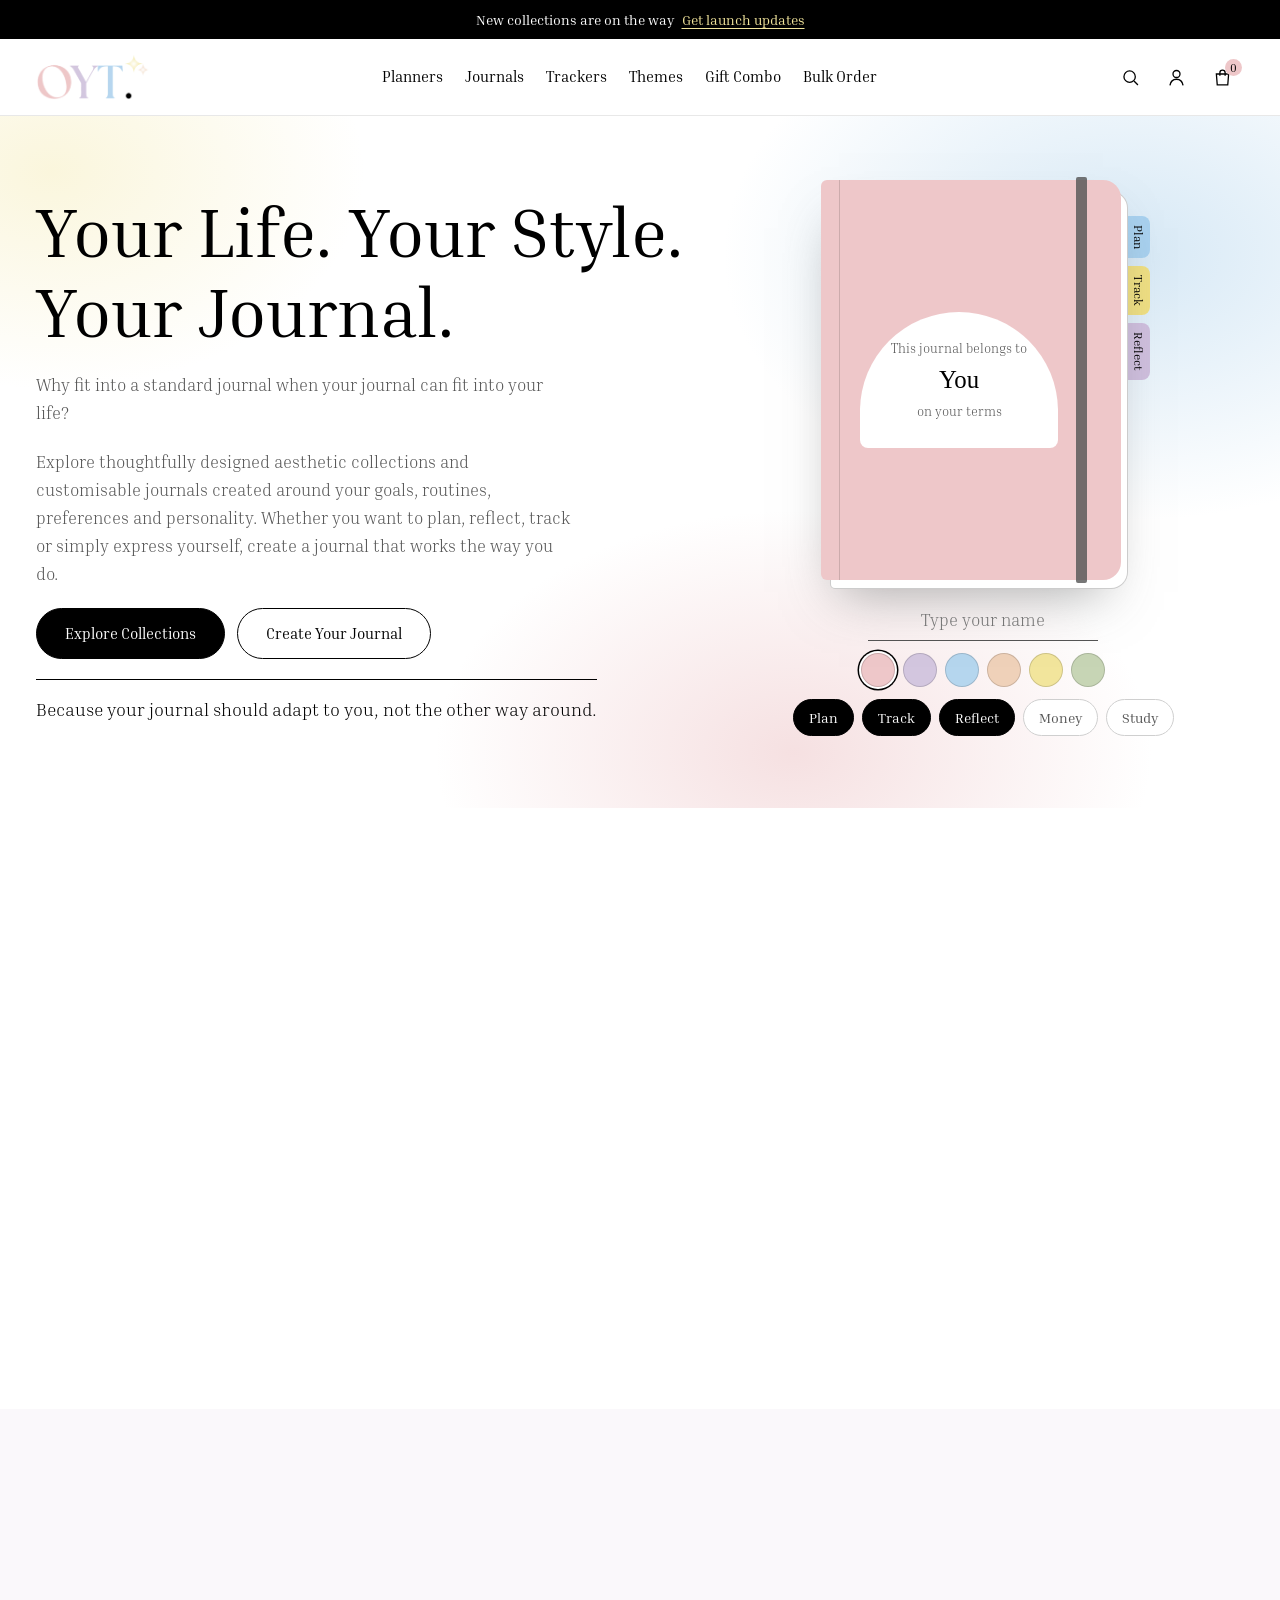
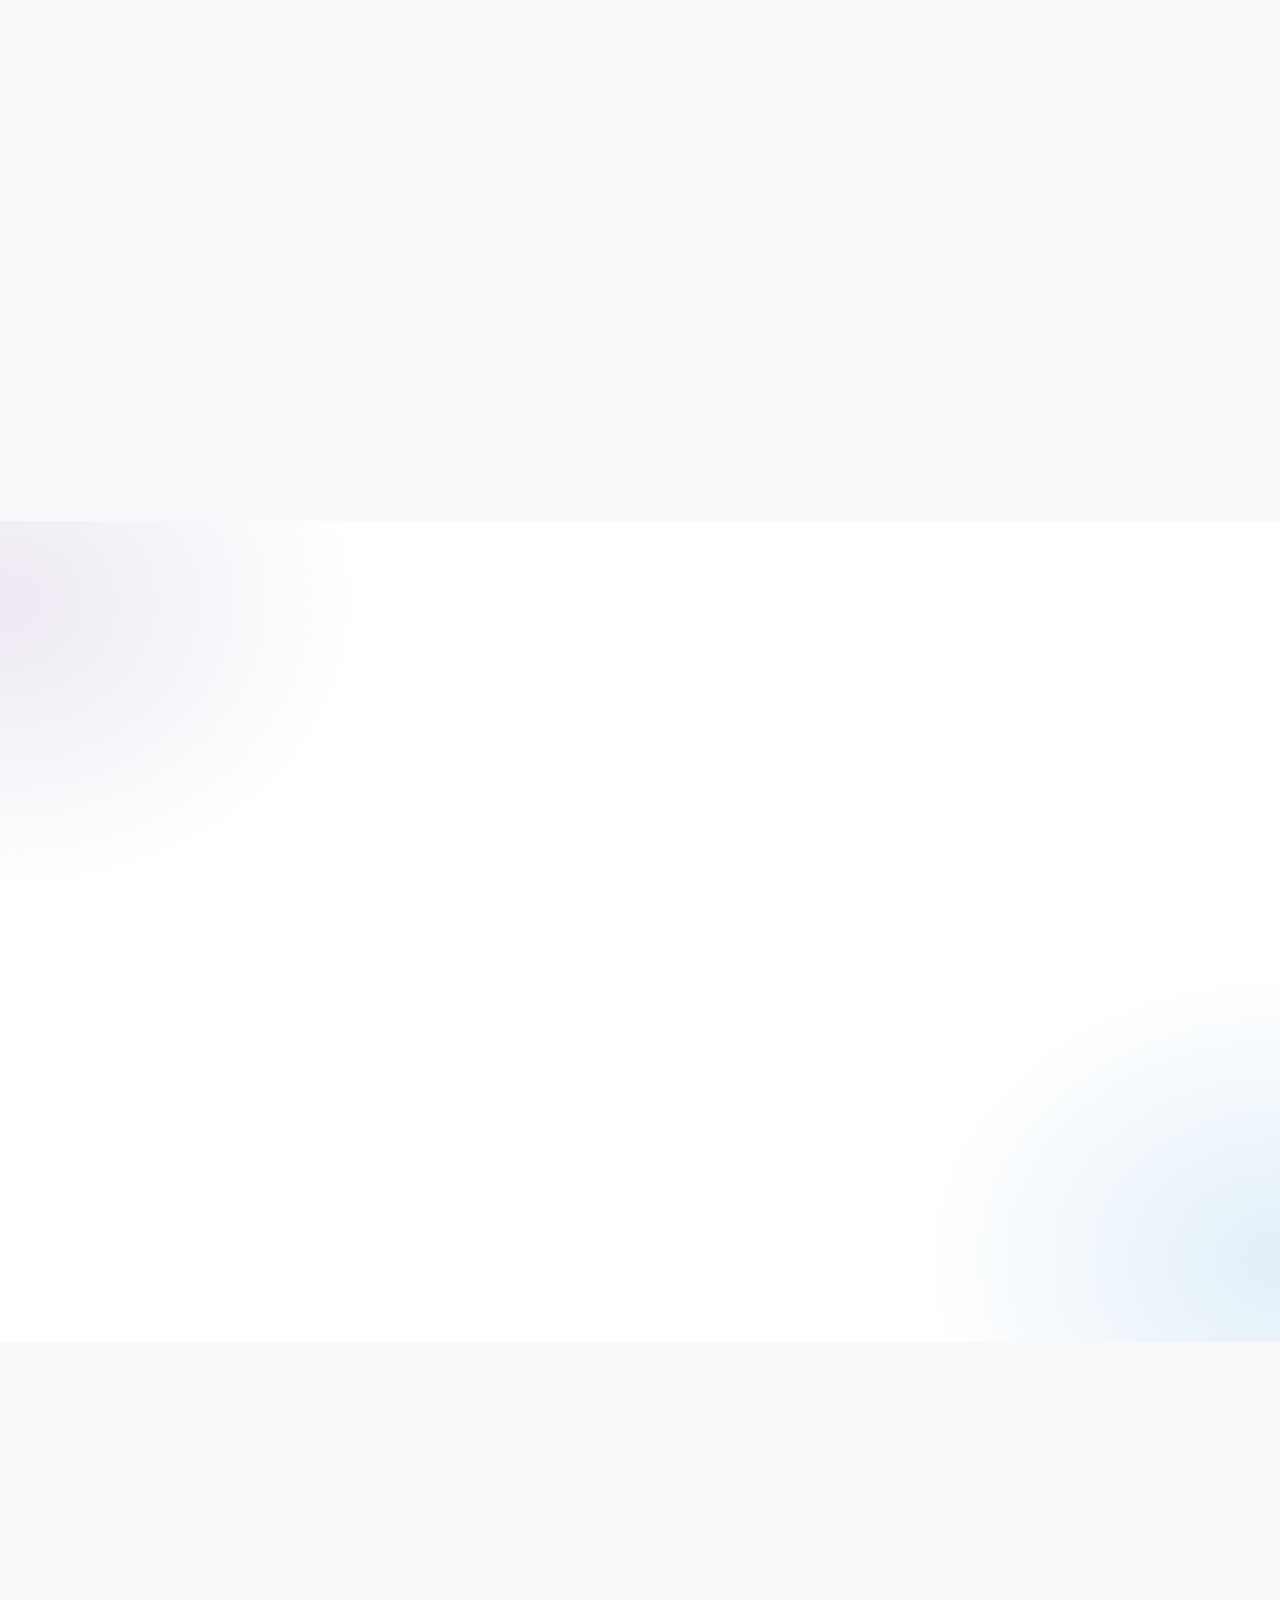
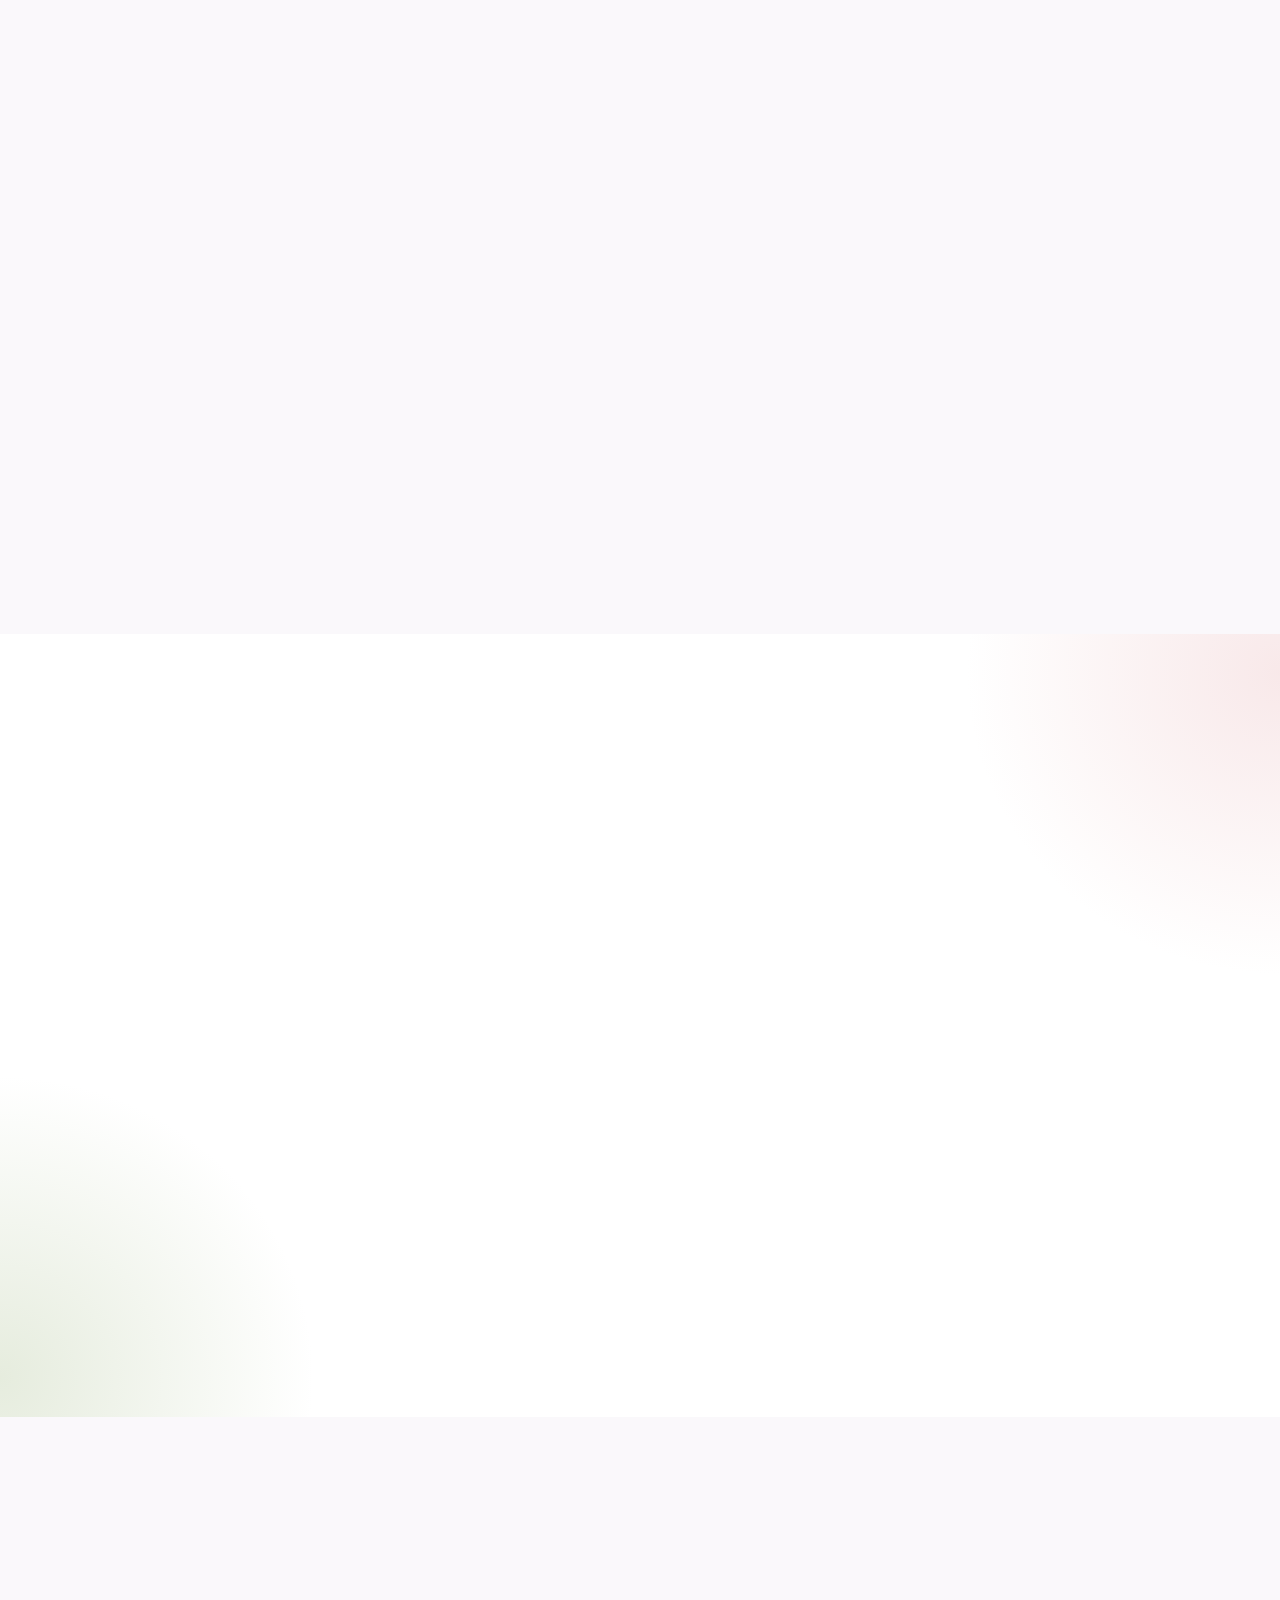
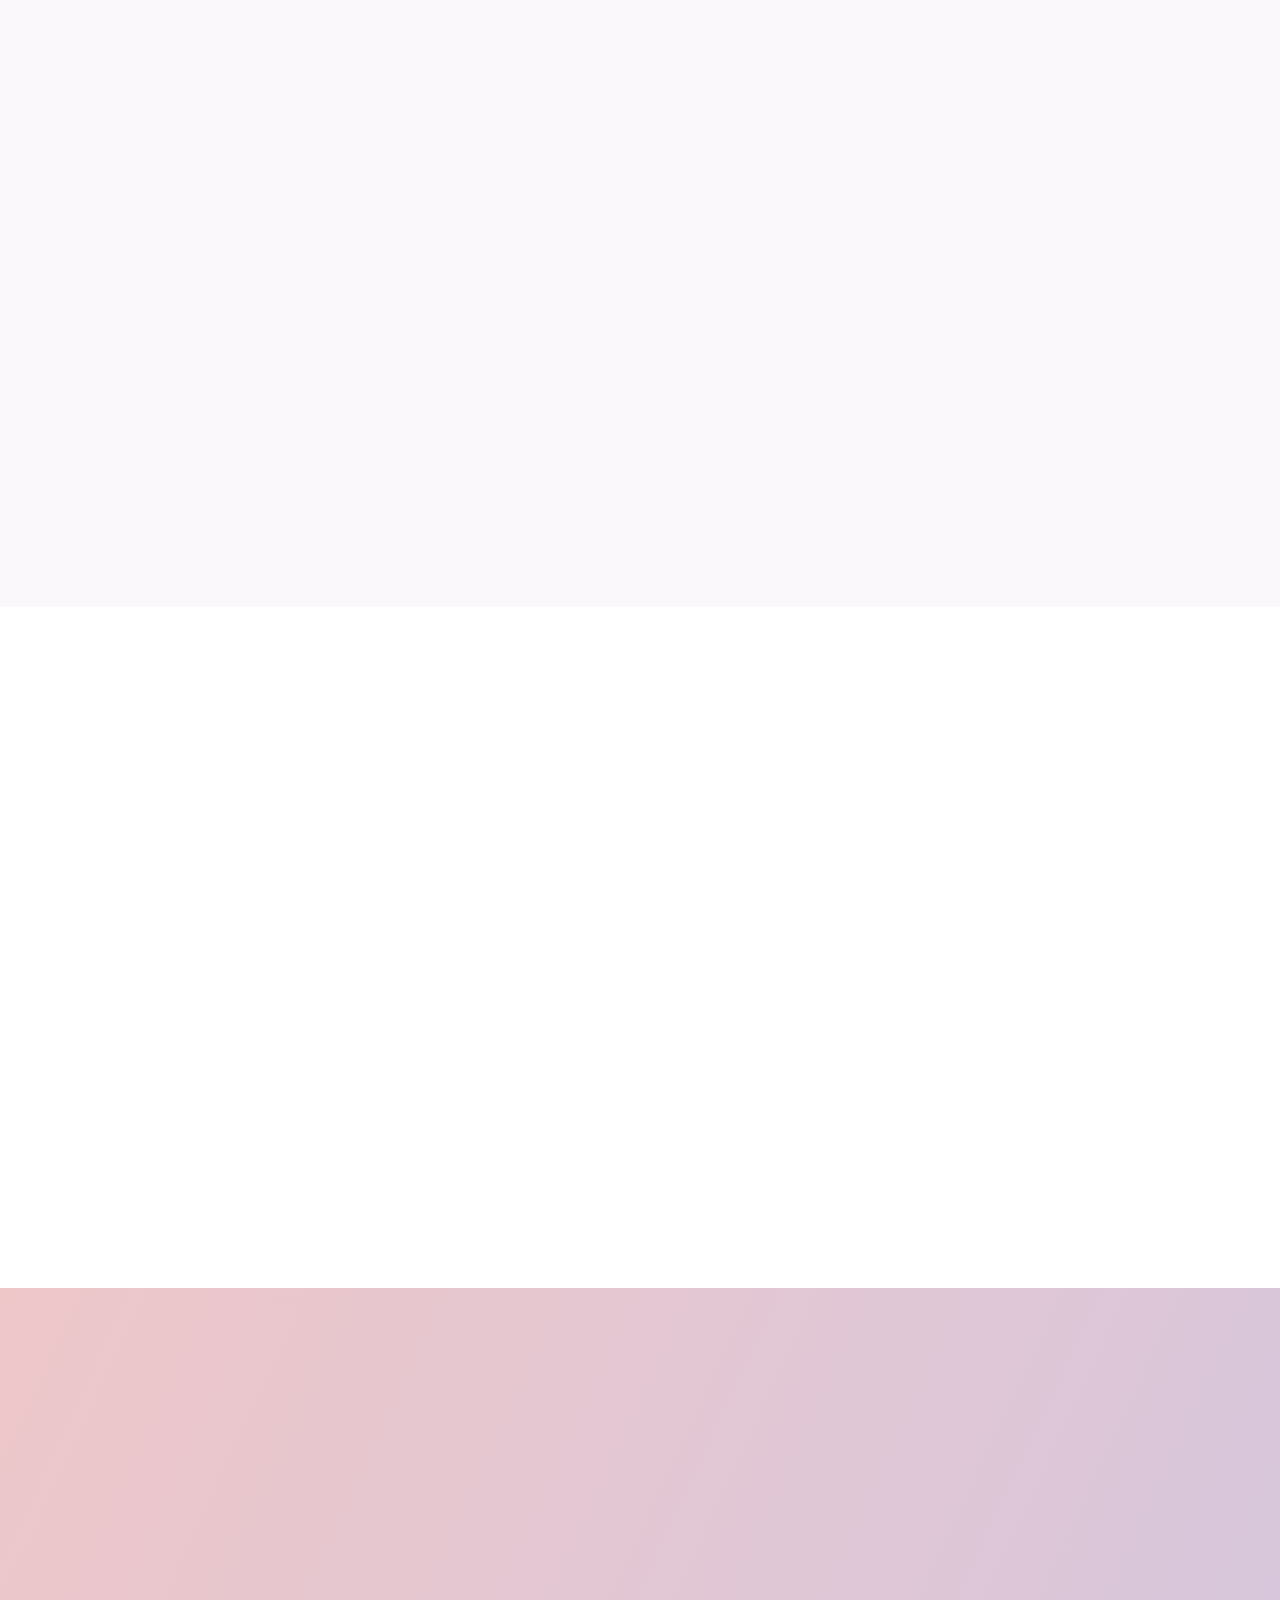
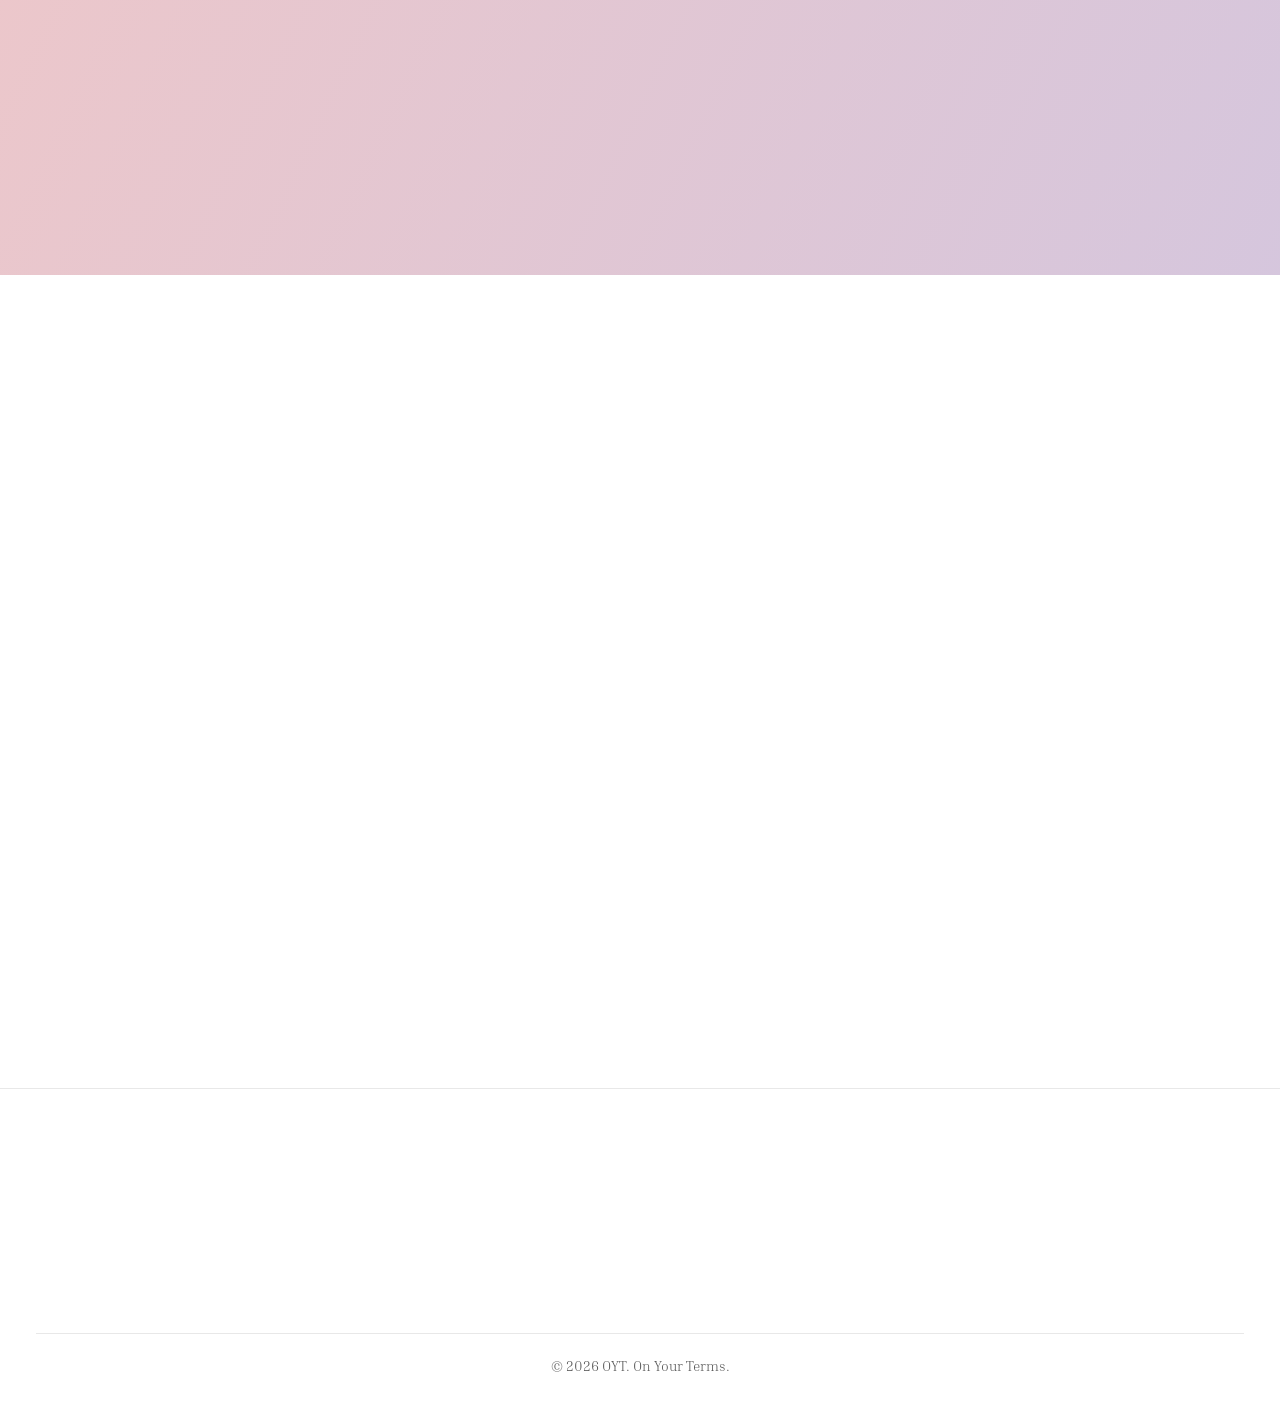
==== index.html @ 0703ed1b "commit" ====
<!DOCTYPE html>
<html lang="en">
<head>
<meta charset="utf-8">
<meta name="viewport" content="width=device-width, initial-scale=1">
<title>OYT On Your Terms</title>
<link rel="stylesheet" href="https://fonts.googleapis.com/css2?family=Gilda+Display&family=Jost:wght@300;400;500;600&display=swap">
<style>
@import url('https://fonts.googleapis.com/css2?family=Inria+Serif:ital,wght@0,300;0,400;0,700;1,300;1,400;1,700&display=swap');

:root {
    --pink: #eec7c9;
    --purple: #d3c6df;
    --blue: #b5d6ee;
    --peach: #efd1b9;
    --yellow: #f2e59c;
    --green: #c7d5b5;
    --grey: #545454;
    --black: #000;
    --white: #fff;

    /* OYT brand typography */
    --heading-font: 'Times New Roman MT Condensed', 'Times New Roman', Times, serif;
    --body-font: 'Inria Serif', Georgia, serif;
    --script-font: 'Amsterdam One', 'Brush Script MT', cursive;

    /* Existing site-wide aliases used throughout this stylesheet */
    --serif: var(--heading-font);
    --sans: var(--body-font);

    --line: #e8e8e8;
    --wrap: 1200px
}

/* Use this class for occasional Amsterdam One decorative text.
   Load the licensed Amsterdam One .woff2 file with @font-face for an exact match. */
.script-font {
    font-family: var(--script-font);
    font-weight: 400;
}

* {
    box-sizing: border-box
}

html {
    scroll-behavior: smooth;
    scroll-padding-top: 90px
}

body {
    margin: 0;
    background: var(--white);
    color: var(--grey);
    font: 300 17px/1.65 var(--sans)
}

h1,
h2,
h3 {
    font-weight: 400;
    color: var(--black);
    line-height: 1.15;
    margin: 0;
    text-wrap: balance
}

h1 {
    font-size: clamp(2.6rem, 5.4vw, 4.4rem)
}

h2 {
    font-size: clamp(2rem, 3.8vw, 3rem)
}

h3 {
    font-size: 1.4rem
}

p {
    margin: 0
}

a {
    color: inherit;
    text-decoration: none
}

img {
    max-width: 100%;
    display: block
}

button,
input {
    font: inherit;
    color: inherit
}

button {
    cursor: pointer
}

:focus-visible {
    outline: 2px solid var(--black);
    outline-offset: 3px
}

.in {
    max-width: calc(var(--wrap) + 48px);
    margin: auto;
    padding-left: max(20px, env(safe-area-inset-left, 0px));
    padding-right: max(20px, env(safe-area-inset-right, 0px))
}

section {
    padding-block: 88px
}

.head {
    text-align: center;
    max-width: 660px;
    margin: 0 auto 46px;
    display: grid;
    gap: 12px
}

.btn {
    display: inline-flex;
    align-items: center;
    justify-content: center;
    border: 1px solid var(--black);
    border-radius: 99px;
    padding: 12px 28px;
    font-weight: 500;
    font-size: 15px;
    background: var(--black);
    color: var(--white);
    transition: background .2s, color .2s
}

.btn:hover {
    background: var(--grey)
}

.btn.alt {
    background: transparent;
    color: var(--black)
}

.btn.alt:hover {
    background: var(--black);
    color: var(--white)
}

.bar {
    background: var(--black);
    color: var(--white);
    text-align: center;
    font-size: 14px;
    padding: 8px 16px;
    font-weight: 400
}

.bar a {
    text-decoration: underline;
    text-underline-offset: 3px;
    margin-left: 8px;
    color: var(--yellow)
}

header {
    position: sticky;
    top: env(safe-area-inset-top, 0px);
    z-index: 20;
    background: var(--white);
    border-bottom: 1px solid var(--line)
}

.nav {
    display: flex;
    align-items: center;
    gap: 22px;
    height: 76px
}

.logo img {
    height: 46px;
    width: auto
}

.links {
    display: flex;
    gap: 22px;
    margin: 0 auto;
    font-size: 15px;
    font-weight: 400;
    color: var(--black);
    white-space: nowrap
}

.links a {
    padding: 6px 0;
    border-bottom: 2px solid transparent
}

.links a:hover {
    border-color: var(--pink)
}

.tools {
    display: flex;
    gap: 4px
}

.ic {
    width: 42px;
    height: 42px;
    border: 0;
    background: none;
    border-radius: 50%;
    display: grid;
    place-items: center;
    position: relative;
    color: var(--black)
}

.ic:hover {
    background: #f6f3f8
}

.ic svg {
    width: 21px;
    height: 21px;
    fill: none;
    stroke: currentColor;
    stroke-width: 1.5
}

#count {
    position: absolute;
    top: 3px;
    right: 2px;
    background: var(--pink);
    border-radius: 99px;
    min-width: 17px;
    font: 500 11px/17px var(--sans);
    text-align: center
}

#menu {
    display: none
}

.search {
    border-top: 1px solid var(--line);
    padding-block: 14px
}

.search input {
    width: 100%;
    border: 1px solid #bbb;
    border-radius: 99px;
    padding: 11px 20px
}

#results {
    display: flex;
    flex-wrap: wrap;
    gap: 8px;
    margin-top: 10px;
    font-size: 15px
}

@media(max-width:1080px) {
    #menu {
        display: grid
    }

    .nav {
        gap: 6px
    }

    .tools {
        margin-left: auto
    }

    .links {
        display: none;
        position: absolute;
        top: 76px;
        left: 0;
        right: 0;
        background: var(--white);
        flex-direction: column;
        padding: 12px 24px 20px;
        gap: 6px;
        border-bottom: 1px solid var(--line);
        max-height: 75vh;
        overflow: auto
    }

    .links.open {
        display: flex
    }
}

@media(max-width:480px) {
    .logo img {
        height: 34px
    }

    .ic {
        width: 36px
    }

    .tools {
        gap: 0
    }
}

.hero {
    padding-block: 64px 72px;
    background: radial-gradient(45% 55% at 88% 20%, rgba(181, 214, 238, .55), transparent 70%), radial-gradient(40% 50% at 62% 92%, rgba(238, 199, 201, .55), transparent 70%), radial-gradient(35% 45% at 4% 8%, rgba(242, 229, 156, .35), transparent 70%)
}

.hgrid {
    display: grid;
    grid-template-columns: 1.1fr .9fr;
    gap: 48px;
    align-items: center
}

.hgrid>* {
    min-width: 0
}

.copy {
    display: grid;
    gap: 20px;
    justify-items: start
}

.copy h1 span {
    display: block;
    white-space: nowrap
}

.copy p {
    max-width: 54ch
}

.cta {
    display: flex;
    flex-wrap: wrap;
    gap: 12px
}

.note {
    font-size: 1.15rem;
    color: var(--black);
    border-top: 1px solid var(--black);
    padding-top: 14px
}

.studio {
    display: grid;
    justify-items: center;
    gap: 20px
}

.book {
    --c: var(--pink);
    position: relative;
    width: min(300px, 72vw);
    aspect-ratio: 3/4;
    margin-right: 24px
}

.cover {
    position: absolute;
    inset: 0;
    border-radius: 6px 18px 18px 6px;
    background-color: var(--c);
    box-shadow: 8px 10px 0 -2px #fff, 8px 10px 0 -1px #ccc, 0 30px 50px -18px rgba(84, 84, 84, .5);
    display: grid;
    place-items: center;
    transition: background-color .35s;
    z-index: 2
}

.cover:before {
    content: "";
    position: absolute;
    left: 18px;
    top: 0;
    bottom: 0;
    width: 1px;
    background: rgba(0, 0, 0, .14)
}

.cover:after {
    content: "";
    position: absolute;
    right: 34px;
    top: -3px;
    bottom: -3px;
    width: 11px;
    background: rgba(84, 84, 84, .8);
    border-radius: 2px
}

.label {
    background: var(--white);
    width: 66%;
    margin-right: 8%;
    padding: 26px 10px;
    text-align: center;
    border-radius: 99px 99px 8px 8px;
    color: var(--black);
    display: grid;
    gap: 6px
}

.label b {
    font: 400 1.55rem/1.2 var(--serif);
    overflow-wrap: anywhere
}

.label small {
    font-size: 13px;
    color: var(--grey)
}

.tabs {
    position: absolute;
    left: calc(100% - -2px);
    top: 36px;
    display: grid;
    gap: 8px;
    z-index: 1
}

.tabs i {
    font: 400 12px/1 var(--sans);
    font-style: normal;
    writing-mode: vertical-rl;
    padding: 9px 6px 9px 9px;
    border-radius: 0 8px 8px 0;
    color: var(--black)
}

.controls {
    display: grid;
    gap: 12px;
    justify-items: center;
    width: 100%;
    max-width: 400px
}

.row {
    display: flex;
    flex-wrap: wrap;
    gap: 8px;
    justify-content: center
}

.sw {
    width: 34px;
    height: 34px;
    border-radius: 50%;
    border: 1px solid rgba(0, 0, 0, .15);
    background: var(--c)
}

.sw[aria-pressed=true] {
    box-shadow: 0 0 0 2px #fff, 0 0 0 3.5px #000
}

.chip {
    border: 1px solid #cfcfcf;
    background: var(--white);
    border-radius: 99px;
    padding: 6px 15px;
    font-size: 14px;
    font-weight: 400
}

.chip[aria-pressed=true] {
    background: var(--black);
    border-color: var(--black);
    color: var(--white)
}

#name {
    border: 0;
    border-bottom: 1px solid var(--grey);
    background: transparent;
    text-align: center;
    padding: 6px;
    width: 230px
}

@media(max-width:860px) {
    .hgrid {
        grid-template-columns: minmax(0, 1fr)
    }

    .hero {
        padding-top: 40px
    }
}

@media(max-width:480px) {
    .copy h1 span {
        white-space: normal
    }
}

.cats {
    display: grid;
    grid-template-columns: repeat(4, 1fr);
    gap: 20px
}

.cat {
    background: var(--c);
    border-radius: 200px 200px 18px 18px;
    padding: 46px 18px 28px;
    text-align: center;
    display: grid;
    gap: 14px;
    justify-items: center;
    transition: transform .25s
}

.cat:hover {
    transform: translateY(-6px)
}

.cat svg {
    width: 92px;
    height: 92px;
    background: #fff;
    border-radius: 50%;
    padding: 22px;
    fill: none;
    stroke: #000;
    stroke-width: 1.2;
    stroke-linecap: round;
    stroke-linejoin: round
}

.cat p {
    font-size: 15px;
    color: #333
}

.cat u {
    font-weight: 500;
    color: #000;
    text-underline-offset: 4px;
    font-size: 15px
}

.prods {
    display: grid;
    grid-template-columns: repeat(4, 1fr);
    gap: 22px
}

.prod {
    display: grid;
    gap: 10px;
    align-content: start;
    min-width: 0
}

.shot {
    background: #f7f6f8;
    border-radius: 14px;
    padding: 30px 22%;
}

.mini {
    aspect-ratio: 3/4;
    border-radius: 4px 10px 10px 4px;
    box-shadow: 0 18px 24px -14px rgba(0, 0, 0, .4);
    background: var(--art);
    display: grid;
    place-items: center;
    position: relative
}

.mini:before {
    content: "";
    position: absolute;
    left: 9px;
    top: 0;
    bottom: 0;
    width: 1px;
    background: rgba(0, 0, 0, .13)
}

.mini span {
    background: #fff;
    color: #000;
    font: 400 14px/1.25 var(--serif);
    padding: 9px 8px;
    text-align: center;
    width: 72%
}

.prod h3 {
    font-size: 1.2rem
}

.prod p {
    font-size: 15px
}

.prod .btn {
    padding: 9px 18px;
    justify-self: start
}

.tint {
    background: #faf8fb
}

.purpose {
    display: grid;
    grid-template-columns: 300px 1fr;
    gap: 28px;
    align-items: stretch
}

.plist {
    display: grid;
    gap: 8px;
    align-content: start
}

.plist button {
    text-align: left;
    padding: 13px 20px;
    border: 1px solid var(--line);
    background: #fff;
    border-radius: 12px;
    font-weight: 400;
    color: #000
}

.plist button[aria-selected=true] {
    background: var(--c);
    border-color: var(--c)
}

.panel {
    background: var(--c);
    border-radius: 24px;
    padding: 46px;
    display: grid;
    gap: 18px;
    align-content: center;
    justify-items: start;
    transition: background .3s;
    min-width: 0
}

.panel p,
.panel li {
    color: #222
}

.panel ul {
    list-style: none;
    padding: 0;
    margin: 0;
    display: flex;
    flex-wrap: wrap;
    gap: 10px
}

.panel li {
    background: #fff;
    border-radius: 99px;
    padding: 7px 16px;
    font-size: 15px
}

.themes {
    display: grid;
    grid-template-columns: repeat(4, 1fr);
    gap: 20px
}

.theme {
    min-height: 250px;
    border-radius: 16px;
    background: var(--art);
    display: flex;
    align-items: flex-end;
    padding: 14px
}

.theme div {
    background: #fff;
    border-radius: 10px;
    padding: 12px 16px;
    width: 100%
}

.theme h3 {
    font-size: 1.2rem
}

.theme p {
    font-size: 14px;
    line-height: 1.4
}

.theme.last {
    background: #000;
    align-items: center;
    justify-content: center;
    text-align: center;
    color: #fff;
    flex-direction: column;
    gap: 16px;
    padding: 22px
}

.theme.last h3 {
    color: #fff
}

.theme.last .btn {
    background: #fff;
    color: #000;
    border-color: #fff
}

.steps {
    display: grid;
    grid-template-columns: repeat(4, 1fr);
    gap: 24px;
    list-style: none;
    margin: 0;
    padding: 0;
    counter-reset: s
}

.steps li {
    counter-increment: s;
    border-top: 1px solid #000;
    padding-top: 20px;
    display: grid;
    gap: 8px;
    align-content: start
}

.steps li:before {
    content: counter(s);
    width: 46px;
    height: 46px;
    border-radius: 50%;
    background: var(--c);
    display: grid;
    place-items: center;
    font: 400 1.3rem var(--serif);
    color: #000
}

.yours {
    display: grid;
    grid-template-columns: repeat(2, 1fr);
    gap: 20px
}

.yours article {
    background: var(--c);
    border-radius: 20px;
    padding: 34px;
    display: grid;
    gap: 10px;
    align-content: start
}

.yours p {
    color: #222;
    max-width: 48ch
}

.closing {
    text-align: center;
    font: 400 1.7rem/1.4 var(--serif);
    color: #000;
    margin-top: 40px
}

.why {
    display: grid;
    grid-template-columns: .8fr 1.2fr;
    gap: 56px;
    align-items: start
}

.why>* {
    min-width: 0
}

.why dl {
    margin: 0
}

.why dl div {
    display: grid;
    grid-template-columns: 210px 1fr;
    gap: 20px;
    padding: 22px 0;
    border-bottom: 1px solid var(--line)
}

.why dt {
    font: 400 1.25rem var(--serif);
    color: #000
}

.why dd {
    margin: 0
}

.lead {
    display: grid;
    gap: 16px;
    justify-items: start
}

.quote {
    background: linear-gradient(115deg, var(--pink), var(--purple) 50%, var(--blue));
    text-align: center;
    padding-block: 110px
}

.quote blockquote {
    margin: 0 auto;
    max-width: 900px;
    font: 400 clamp(2rem, 4.4vw, 3.4rem)/1.25 var(--serif);
    color: #000;
    text-wrap: balance
}

.quote p {
    max-width: 620px;
    margin: 28px auto;
    color: #1d1d1d
}

.revs {
    display: grid;
    grid-template-columns: repeat(3, 1fr);
    gap: 20px
}

.rev {
    border: 1.5px dashed #bdbdbd;
    border-radius: 18px;
    padding: 30px;
    text-align: center;
    display: grid;
    gap: 10px
}

.news {
    background: var(--green);
    border-radius: 28px;
    padding: 56px 28px;
    text-align: center;
    display: grid;
    gap: 16px;
    justify-items: center
}

.news p {
    color: #1d1d1d;
    max-width: 52ch
}

.news form {
    display: flex;
    flex-wrap: wrap;
    gap: 10px;
    justify-content: center;
    width: 100%;
    max-width: 520px
}

.news input {
    flex: 1 1 240px;
    min-width: 0;
    border: 0;
    border-radius: 99px;
    padding: 13px 22px;
    background: #fff
}

footer {
    border-top: 1px solid var(--line);
    padding-block: 56px 26px;
    font-size: 15px
}

.foot {
    display: grid;
    grid-template-columns: 1.4fr 1fr 1fr 1fr;
    gap: 30px
}

.foot>div {
    display: grid;
    gap: 8px;
    align-content: start
}

.foot h3 {
    font-size: 1.15rem
}

.foot a:hover {
    color: #000;
    text-decoration: underline
}

.foot img {
    width: 240px
}

.legal {
    text-align: center;
    border-top: 1px solid var(--line);
    margin-top: 36px;
    padding-top: 20px;
    font-size: 14px
}

#toast {
    position: fixed;
    left: 50%;
    bottom: calc(20px + env(safe-area-inset-bottom, 0px));
    transform: translateX(-50%);
    background: #000;
    color: #fff;
    border-radius: 99px;
    padding: 10px 22px;
    font-size: 14px;
    z-index: 40;
    width: max-content;
    max-width: 90%;
    text-align: center
}

@media(max-width:960px) {

    .cats,
    .prods,
    .themes,
    .steps {
        grid-template-columns: repeat(2, 1fr)
    }

    .purpose,
    .why {
        grid-template-columns: minmax(0, 1fr)
    }

    .plist {
        grid-template-columns: repeat(2, 1fr)
    }

    .foot {
        grid-template-columns: 1fr 1fr
    }

    .revs {
        grid-template-columns: 1fr
    }
}

@media(max-width:620px) {
    section {
        padding-block: 60px
    }

    .yours {
        grid-template-columns: 1fr
    }

    .why dl div {
        grid-template-columns: 1fr;
        gap: 6px
    }

    .panel {
        padding: 28px
    }

    .cats,
    .prods {
        gap: 12px
    }

    .cat {
        padding: 30px 10px 20px
    }

    .themes {
        gap: 10px
    }

    .theme {
        min-height: 210px;
        padding: 8px
    }

    .theme div {
        padding: 10px
    }

    .shot {
        padding: 18px 14%
    }

    .mini span {
        font-size: 12px
    }

    .steps {
        grid-template-columns: 1fr
    }
}

@media(prefers-reduced-motion:reduce) {
    * {
        transition: none !important;
        scroll-behavior: auto !important
    }
}

/* =========================================
   OYT WEBSITE ANIMATIONS (CSS only)
   Entrances use `translate`, `scale` and `opacity`, so they
   never block the `transform` used by hover effects.
========================================= */
@media (prefers-reduced-motion: no-preference) {

/* Keyframes */
@keyframes fadeUp    { from { opacity: 0; translate: 0 35px } }
@keyframes fadeDown  { from { opacity: 0; translate: 0 -20px } }
@keyframes fadeLeft  { from { opacity: 0; translate: -40px 0 } }
@keyframes fadeRight { from { opacity: 0; translate: 40px 0 } }
@keyframes zoomIn    { from { opacity: 0; scale: .88 } }
@keyframes popIn     { 0% { opacity: 0; scale: .4 } 70% { scale: 1.12 } 100% { opacity: 1; scale: 1 } }
@keyframes bookFloat { 0%, 100% { transform: translateY(0) rotate(0) } 50% { transform: translateY(-12px) rotate(-1deg) } }
@keyframes tabSlide  { from { opacity: 0; translate: -18px 0 } }
@keyframes gradient  { 0%, 100% { background-position: 0% 50% } 50% { background-position: 100% 50% } }
@keyframes glow      { 0%, 100% { background-size: 100% 100% } 50% { background-size: 118% 112% } }
@keyframes pulse     { 0%, 100% { scale: 1 } 50% { scale: 1.18 } }
@keyframes drawLine  { from { background-size: 0 1px } }

/* Announcement bar and header */
.bar { animation: fadeDown .6s ease both }
.bar a { display: inline-block; transition: translate .3s ease }
.bar a:hover { translate: 0 -2px }
header { animation: fadeDown .7s ease .1s both }
.logo img { transition: scale .35s ease }
.logo:hover img { scale: 1.07 }
.links a { transition: color .3s, border-color .3s, translate .3s }
.links a:hover { translate: 0 -2px }
.links.open { animation: fadeDown .35s ease both }
.ic { transition: background .3s, scale .25s }
.ic:hover { scale: 1.1 }
.ic:active { scale: .92 }
#count { animation: pulse 2.4s ease-in-out infinite }
.search:not([hidden]) { animation: fadeDown .35s ease both }
#results > * { animation: popIn .3s ease both }

/* Hero: one staggered entrance */
.hero { animation: glow 9s ease-in-out infinite; background-repeat: no-repeat }
.copy > * { animation: fadeLeft .8s ease both }
.copy > :nth-child(2) { animation-delay: .12s }
.copy > :nth-child(3) { animation-delay: .24s }
.copy > :nth-child(4) { animation-delay: .36s }
.copy > :nth-child(5) { animation-delay: .48s }
.studio { animation: fadeRight 1s ease .2s both }
.book { animation: bookFloat 5s ease-in-out infinite }
.tabs i { animation: tabSlide .45s ease both }
.sw { animation: popIn .45s ease .7s backwards; transition: transform .25s, box-shadow .25s }
.sw:hover { transform: scale(1.18) }
.row .chip { animation: fadeUp .5s ease .85s backwards }
.chip { transition: background .25s, color .25s, border-color .25s, transform .25s }
.chip:hover { transform: translateY(-3px) }
#name, .news input, .search input { transition: box-shadow .3s, border-color .3s }
#name:focus { box-shadow: 0 8px 0 -5px var(--pink) }
.news input:focus, .search input:focus { box-shadow: 0 0 0 4px var(--purple) }

/* Buttons */
.btn { transition: transform .3s, background .3s, color .3s, box-shadow .3s }
.btn:hover { transform: translateY(-3px); box-shadow: 0 8px 20px rgba(0,0,0,.14) }
.btn:active { transform: translateY(0) scale(.97) }

/* Category cards */
.cat { transition: transform .4s, box-shadow .4s }
.cat:hover { transform: translateY(-10px); box-shadow: 0 18px 35px rgba(0,0,0,.08) }
.cat svg { transition: transform .5s }
.cat:hover svg { transform: rotate(-8deg) scale(1.08) }
.cat u { transition: text-underline-offset .3s }
.cat:hover u { text-underline-offset: 8px }

/* Products */
.prod { transition: transform .4s }
.prod:hover { transform: translateY(-7px) }
.shot { overflow: hidden; transition: background .4s }
.prod:hover .shot { background: #f1ecf5 }
.mini { transition: transform .6s cubic-bezier(.22,1,.36,1), box-shadow .6s }
.prod:hover .mini { transform: scale(1.06) rotate(-3deg); box-shadow: 0 24px 28px -14px rgba(0,0,0,.45) }

/* Explore by purpose (replays on every tab click) */
.plist button { transition: background .3s, border-color .3s, transform .3s }
.plist button:hover { transform: translateX(6px) }
.panel { transition: background .4s }
.panel > * { animation: fadeUp .5s ease both }
.panel > :nth-child(2) { animation-delay: .08s }
.panel > :nth-child(3) { animation-delay: .16s }
.panel > :nth-child(4) { animation-delay: .24s }
.panel li { animation: popIn .4s ease .25s both }

/* Themes */
.theme { overflow: hidden; transition: transform .4s, box-shadow .4s }
.theme:hover { transform: translateY(-8px); box-shadow: 0 18px 35px rgba(0,0,0,.12) }
.theme div { transition: transform .4s }
.theme:hover div { transform: translateY(-6px) }

/* How it works, personal cards, why us */
.steps li { transition: transform .35s }
.steps li:hover { transform: translateY(-7px) }
.steps li::before { transition: transform .4s }
.steps li:hover::before { transform: rotate(12deg) scale(1.12) }
.yours article { transition: transform .4s, box-shadow .4s }
.yours article:hover { transform: translateY(-6px); box-shadow: 0 15px 35px rgba(0,0,0,.08) }
.why dl div { transition: transform .35s, border-color .35s }
.why dl div:hover { transform: translateX(8px); border-color: var(--black) }

/* Quote: slow moving gradient */
.quote { background-size: 220% 220%; animation: gradient 10s ease-in-out infinite }

/* Reviews, newsletter, footer, toast */
.rev { transition: transform .4s, border-color .4s }
.rev:hover { transform: translateY(-7px); border-color: var(--black) }
.news { transition: transform .4s, box-shadow .4s }
.news:hover { transform: translateY(-4px); box-shadow: 0 18px 35px rgba(0,0,0,.08) }
.foot a { transition: color .3s, translate .3s }
.foot > div > a:hover { translate: 5px 0 }
.foot img { transition: scale .4s }
.foot img:hover { scale: 1.04 }
#toast:not([hidden]) { animation: fadeUp .35s ease both }

/* Scroll reveal: no JavaScript or extra classes needed.
   Browsers without support show the content normally. */
@supports (animation-timeline: view()) {
  .head, .lead, .steps li, .yours article, .closing, .why dl div,
  .quote .in > *, .rev, .news, .foot > div {
    animation: fadeUp linear both;
    animation-timeline: view();
    animation-range: entry 0% entry 80%;
  }
  .cat, .prod, .theme {
    animation: zoomIn linear both;
    animation-timeline: view();
    animation-range: entry 0% entry 70%;
  }
  .plist { animation: fadeLeft linear both; animation-timeline: view(); animation-range: entry 0% entry 60% }
  .panel { animation: fadeRight linear both; animation-timeline: view(); animation-range: entry 0% entry 60% }
  .why dl div:nth-child(n) { animation-name: fadeRight }

  /* Stagger cards that share a row */
  :is(.cat, .prod, .theme, .steps li, .rev):nth-child(4n+2) { animation-range: entry 8% entry 85% }
  :is(.cat, .prod, .theme, .steps li, .rev):nth-child(4n+3) { animation-range: entry 16% entry 92% }
  :is(.cat, .prod, .theme, .steps li, .rev):nth-child(4n)   { animation-range: entry 24% entry 100% }
}
}

/* =========================================
   EXPLORE BY PURPOSE (new design)
   Keep this block at the end of the stylesheet.
========================================= */
#purposes {
    background: radial-gradient(40% 50% at 0% 10%, rgba(211,198,223,.4), transparent 70%),
                radial-gradient(40% 50% at 100% 90%, rgba(181,214,238,.4), transparent 70%)
}
#purposes .purpose { grid-template-columns: 340px minmax(0,1fr); gap: 28px }
#purposes .plist { gap: 12px; align-content: stretch; grid-auto-rows: 1fr }
#purposes .plist button {
    display: flex; align-items: center; gap: 14px; text-align: left; min-width: 0;
    padding: 12px 18px 12px 12px; background: #fff; border: 1px solid #ececec;
    border-radius: 99px; box-shadow: 0 6px 18px -12px rgba(0,0,0,.25);
    transition: background .3s, transform .3s, box-shadow .3s, border-color .3s
}
#purposes .plist button:hover { transform: translateX(6px); border-color: var(--c) }
#purposes .plist button[aria-selected=true] {
    background: var(--c); border-color: #000; box-shadow: 4px 5px 0 #000
}
#purposes .pico {
    flex: none; width: 48px; height: 48px; border-radius: 50%; background: var(--c);
    display: grid; place-items: center; transition: background .3s, rotate .3s
}
#purposes [aria-selected=true] .pico { background: #fff; rotate: -10deg }
#purposes .pico svg { width: 24px; height: 24px; fill: none; stroke: #000; stroke-width: 1.4; stroke-linecap: round; stroke-linejoin: round }
#purposes .ptext { display: grid; line-height: 1.3 }
#purposes .ptext b { font: 400 1.15rem var(--serif); color: #000 }
#purposes .ptext small { font-size: 13px; color: #333 }

#purposes .panel {
    grid-template-columns: minmax(0,1fr) minmax(0,.9fr); gap: 36px; align-items: center;
    justify-items: stretch; padding: 48px; border-radius: 32px; position: relative; overflow: hidden
}
#purposes .panel::before, #purposes .panel::after {
    content: ""; position: absolute; border-radius: 50%; background: rgba(255,255,255,.35); pointer-events: none
}
#purposes .panel::before { width: 300px; height: 300px; right: -90px; top: -110px }
#purposes .panel::after { width: 190px; height: 190px; left: -70px; bottom: -80px }
#purposes .pinfo { display: grid; gap: 18px; justify-items: start; position: relative; z-index: 1; min-width: 0 }
#purposes .pinfo h3 { font-size: clamp(2rem, 3.4vw, 2.7rem) }
#purposes .pinfo ul { display: grid; gap: 10px }
#purposes .pinfo li { display: flex; align-items: center; gap: 10px; background: none; padding: 0; font-size: 16px }
#purposes .pinfo li::before {
    content: ""; flex: none; width: 12px; height: 12px; background: #000;
    clip-path: polygon(50% 0,62% 38%,100% 50%,62% 62%,50% 100%,38% 62%,0 50%,38% 38%)
}

/* Journal page preview */
#purposes .sheet {
    position: relative; z-index: 1; background-color: #fff; border-radius: 6px 18px 18px 6px;
    padding: 30px 22px 22px 40px; rotate: 2.5deg; min-width: 0;
    box-shadow: 8px 9px 0 rgba(255,255,255,.55), 0 28px 40px -22px rgba(0,0,0,.45);
    transition: rotate .4s
}
#purposes .sheet:hover { rotate: 0deg }
#purposes .sheet::before { /* binding holes */
    content: ""; position: absolute; left: 12px; top: 22px; bottom: 22px; width: 10px;
    background: radial-gradient(circle, var(--c) 4px, transparent 5px) top / 10px 30px repeat-y
}
#purposes .sheet::after { /* washi tape */
    content: ""; position: absolute; top: -11px; left: 38%; width: 90px; height: 24px;
    background: var(--c); border: 1px dashed rgba(0,0,0,.25); rotate: -4deg
}
#purposes .sheet h4 { margin: 0 0 8px; font: 400 1.35rem var(--serif); color: #000 }
#purposes .rows { display: grid; gap: 0; list-style: none; margin: 0; padding: 0 }
#purposes .rows li {
    display: flex; align-items: center; gap: 10px; min-height: 44px; padding: 6px 0;
    background: none; border-radius: 0; border-bottom: 1px solid #e6e6e6; font-size: 15px; color: #222
}
#purposes .rows li::before { content: ""; flex: none; width: 16px; height: 16px; border: 1.5px solid #000; border-radius: 5px }
#purposes .rows li.done::before { content: "\2713"; background: var(--c); font: 700 11px/13px Arial, sans-serif; text-align: center; color: #000 }
#purposes .sheet p { margin-top: 14px; font-size: 13px; color: var(--grey) }

@media (prefers-reduced-motion: no-preference) {
    #purposes .panel > * { animation: none }
    #purposes .pinfo > * { animation: fadeUp .5s ease both }
    #purposes .pinfo > :nth-child(2) { animation-delay: .08s }
    #purposes .pinfo > :nth-child(3) { animation-delay: .16s }
    #purposes .pinfo > :nth-child(4) { animation-delay: .24s }
    #purposes .pinfo li { animation: none }
    #purposes .sheet { animation: pageIn .6s cubic-bezier(.22,1,.36,1) both }
    #purposes .rows li { animation: fadeLeft .4s ease both }
    #purposes .rows li:nth-child(2) { animation-delay: .12s }
    #purposes .rows li:nth-child(3) { animation-delay: .24s }
    #purposes .rows li:nth-child(4) { animation-delay: .36s }
    @keyframes pageIn { from { opacity: 0; translate: 40px 12px; scale: .94 } }
}

@media (max-width: 1100px) {
    #purposes .panel { grid-template-columns: minmax(0,1fr) }
}
@media (max-width: 960px) {
    #purposes .purpose { grid-template-columns: minmax(0,1fr) }
    #purposes .plist { grid-template-columns: repeat(2, minmax(0,1fr)) }
}
@media (max-width: 620px) {
    #purposes .plist { gap: 10px }
    #purposes .plist button { flex-direction: column; text-align: center; border-radius: 20px; padding: 14px 8px; gap: 8px }
    #purposes .plist button:hover { transform: none }
    #purposes .ptext small { display: none }
    #purposes .panel { padding: 28px 20px; gap: 32px }
}
</style>
</head>
<body>

<div class="bar">New collections are on the way<a href="#news">Get launch updates</a></div>
<header>
 <nav class="in nav" aria-label="Main">
  <button class="ic" id="menu" aria-label="Menu" aria-expanded="false"><svg viewBox="0 0 24 24"><path d="M4 7h16M4 12h16M4 17h16"/></svg></button>
  <a class="logo" href="#top" aria-label="OYT home"><img src="[data-uri]" alt="OYT. On Your Terms"></a>
  <div class="links" id="links"><a href="#shop">Planners</a><a href="#shop">Journals</a><a href="#shop">Trackers</a><a href="#themes">Themes</a><a href="#popular">Gift Combo</a><a href="#bulk">Bulk Order</a></div>
  <div class="tools">
   <button class="ic" id="sbtn" aria-label="Search" aria-expanded="false"><svg viewBox="0 0 24 24"><circle cx="11" cy="11" r="6.5"/><path d="m16 16 4.5 4.5"/></svg></button>
   <button class="ic acct" aria-label="Account" data-msg="Account login connects when the store goes live"><svg viewBox="0 0 24 24"><circle cx="12" cy="8" r="4"/><path d="M4.5 21c.8-5 4-7 7.5-7s6.7 2 7.5 7"/></svg></button>
   <button class="ic" id="cart" aria-label="Cart"><svg viewBox="0 0 24 24"><path d="M5 8h14l-1 12.5H6zM9 10V6.5a3 3 0 0 1 6 0V10"/></svg><span id="count">0</span></button>
  </div>
 </nav>
 <div class="search" id="search" hidden><div class="in"><input id="q" type="search" placeholder="Search planners, journals, trackers" aria-label="Search"><div id="results"></div></div></div>
</header>

<main id="top">
<div class="hero"><div class="in hgrid">
 <div class="copy">
  <h1><span>Your Life. Your Style.</span><span>Your Journal.</span></h1>
  <p>Why fit into a standard journal when your journal can fit into your life?</p>
  <p>Explore thoughtfully designed aesthetic collections and customisable journals created around your goals, routines, preferences and personality. Whether you want to plan, reflect, track or simply express yourself, create a journal that works the way you do.</p>
  <div class="cta"><a class="btn" href="#popular">Explore Collections</a><a class="btn alt" href="#studio" id="create">Create Your Journal</a></div>
  <p class="note">Because your journal should adapt to you, not the other way around.</p>
 </div>
 <div class="studio" id="studio">
  <div class="book" id="book"><div class="cover" id="cover"><div class="label"><small>This journal belongs to</small><b id="bname">You</b><small>on your terms</small></div></div><div class="tabs" id="tabs"></div></div>
  <div class="controls">
   <input id="name" maxlength="18" placeholder="Type your name" aria-label="Name on cover">
   <div class="row" id="swatches" aria-label="Cover colour"></div>
   <div class="row" id="sections" aria-label="Journal sections"></div>
  </div>
 </div>
</div></div>

<section id="shop"><div class="in">
 <div class="head"><h2>Shop by Category</h2><p>Start with what you need today.</p></div>
 <div class="cats">
  <a class="cat" href="#popular" style="--c:var(--pink)"><svg viewBox="0 0 48 48"><rect x="7" y="10" width="34" height="31" rx="4"/><path d="M7 19h34M16 6v8M32 6v8M15 27h5M28 27h5M15 34h5"/></svg><h3>Planners</h3><p>Map your days, weeks and goals.</p><u>Shop planners</u></a>
  <a class="cat" href="#popular" style="--c:var(--purple)"><svg viewBox="0 0 48 48"><path d="M24 13c-5-4-11-4-18-2v27c7-2 13-2 18 2 5-4 11-4 18-2V11c-7-2-13-2-18 2zM24 13v27"/></svg><h3>Journals</h3><p>Space to reflect and express.</p><u>Shop journals</u></a>
  <a class="cat" href="#popular" style="--c:var(--blue)"><svg viewBox="0 0 48 48"><path d="m7 13 4 4 6-7M7 26l4 4 6-7M7 39l4 4 6-7M23 14h19M23 27h19M23 40h19"/></svg><h3>Trackers</h3><p>See your habits add up.</p><u>Shop trackers</u></a>
  <a class="cat" href="#themes" style="--c:var(--peach)"><svg viewBox="0 0 48 48"><circle cx="24" cy="15" r="8"/><circle cx="15" cy="31" r="8"/><circle cx="33" cy="31" r="8"/></svg><h3>Themes</h3><p>Pick a look that feels like you.</p><u>Browse themes</u></a>
 </div>
</div></section>

<section class="tint" id="popular"><div class="in">
 <div class="head"><h2>Popular Picks</h2><p>A few favourites to begin with.</p></div>
 <div class="prods" id="prods"></div>
</div></section>

<section id="purposes"><div class="in">
 <div class="head"><h2>Explore by Purpose</h2><p>What would you like your journal to help with?</p></div>
 <div class="purpose"><div class="plist" id="plist" role="tablist"></div><div class="panel" id="panel" role="tabpanel"></div></div>
</div></section>

<section class="tint" id="themes"><div class="in">
 <div class="head"><h2>Explore the Aesthetic Collection</h2><p>Find the theme that matches your personality.</p></div>
 <div class="themes" id="tgrid"></div>
</div></section>

<section id="how"><div class="in">
 <div class="head"><h2>How It Works</h2><p>From first idea to first page.</p></div>
 <ol class="steps">
  <li style="--c:var(--pink)"><h3>Choose</h3><p>Pick a planner, journal or tracker, or start building your own.</p></li>
  <li style="--c:var(--purple)"><h3>Customise</h3><p>Select your theme, cover and the sections you want inside.</p></li>
  <li style="--c:var(--blue)"><h3>Order</h3><p>Check your choices, add to cart and complete your order.</p></li>
  <li style="--c:var(--green)"><h3>Make it yours</h3><p>Start planning, tracking and writing in a way that suits you.</p></li>
 </ol>
</div></section>

<section class="tint"><div class="in">
 <div class="head"><h2>Not Just a Journal. Your Kind of Journal.</h2><p>Because no two people think, plan, dream or organise their lives the same way.</p></div>
 <div class="yours">
  <article style="--c:var(--pink)"><h3>Made to Be Personal</h3><p>Choose what goes into your journal. Keep what matters. Leave out what doesn't.</p></article>
  <article style="--c:var(--purple)"><h3>Aesthetic by Nature</h3><p>Discover themes, colours and designs that reflect your personality.</p></article>
  <article style="--c:var(--blue)"><h3>Function Meets Productivity</h3><p>Bring your plans, priorities, habits and everyday routines together.</p></article>
  <article style="--c:var(--peach)"><h3>Room to Be You</h3><p>A space for your thoughts, ideas, dreams, reflections and everything in between.</p></article>
 </div>
 <p class="closing">Your life is unique. Your journal should be too.</p>
</div></section>

<section><div class="in why">
 <div class="lead"><h2>Why Choose Us?</h2><p>A standard journal decides your layout for you. At OYT, you start with your own life and build from there.</p><a class="btn" href="#studio">Create Your Journal</a></div>
 <dl>
  <div><dt>Built around you</dt><dd>Your goals, routines and preferences shape what goes inside.</dd></div>
  <div><dt>Only what you use</dt><dd>Include the sections that help and leave out the ones you would skip.</dd></div>
  <div><dt>A look you love</dt><dd>Choose from devotional, floral, minimalist, pastel, vintage and more.</dd></div>
  <div><dt>Many purposes</dt><dd>Planning, wellness, money, studies and personal growth can all have a place.</dd></div>
  <div id="bulk"><dt>Gifts and bulk orders</dt><dd>Put together gift combos, or ask about larger orders for teams, events and institutions.</dd></div>
 </dl>
</div></section>

<div class="quote"><div class="in">
 <blockquote>“Why adjust your life to fit a journal, when you can create a journal that fits your life?”</blockquote>
 <p>Your routines are different. Your goals are different. Your way of thinking is different. So why should your journal look the same as everyone else's?</p>
 <a class="btn" href="#studio">Create Your Journal</a>
</div></div>

<section id="reviews"><div class="in">
 <div class="head"><h2>Customer Reviews</h2><p>Real words from real OYT customers will appear here.</p></div>
 <div class="revs">
  <div class="rev"><h3>Your story here</h3><p>Space for a verified customer review.</p></div>
  <div class="rev"><h3>Your story here</h3><p>Space for a verified customer review.</p></div>
  <div class="rev"><h3>Your story here</h3><p>Space for a verified customer review.</p></div>
 </div>
</div></section>

<section id="news" style="padding-top:0"><div class="in"><div class="news">
 <h2>Letters for your next chapter</h2>
 <p>Get productivity tips, new collections and updates in your inbox.</p>
 <form id="sub"><input id="email" type="email" required placeholder="Your email address" aria-label="Email address"><button class="btn">Subscribe</button></form>
</div></div></section>
</main>

<footer><div class="in">
 <div class="foot">
  <div><img src="[data-uri]" alt="OYT. On Your Terms"></div>
  <div><h3>Explore</h3><a href="#">About</a><a href="#">Blog</a><a href="#">Contact</a><a href="#">FAQs</a></div>
  <div><h3>Policies</h3><a href="#">Shipping/Delivery</a><a href="#">Refund Policy</a><a href="#">Privacy Policy</a></div>
  <div><h3>Follow us</h3><a href="#">Instagram</a><a href="#">Facebook</a><a href="#">Pinterest</a><a href="#">YouTube</a></div>
 </div>
 <p class="legal">© 2026 OYT. On Your Terms.</p>
</div></footer>
<div id="toast" role="status" hidden></div>

<script>
const $=s=>document.querySelector(s);
let tt;function toast(m){const t=$('#toast');t.textContent=m;t.hidden=false;clearTimeout(tt);tt=setTimeout(()=>t.hidden=true,2800)}
const C={Pink:'#eec7c9',Purple:'#d3c6df',Blue:'#b5d6ee',Peach:'#efd1b9',Yellow:'#f2e59c',Green:'#c7d5b5'};
/* hero journal studio */
Object.entries(C).forEach(([n,c],i)=>{const b=document.createElement('button');b.className='sw';b.style.setProperty('--c',c);b.ariaLabel=n+' cover';b.setAttribute('aria-pressed',!i);b.onclick=()=>{document.querySelectorAll('.sw').forEach(x=>x.setAttribute('aria-pressed',x===b));$('#cover').style.backgroundColor=c};$('#swatches').append(b)});
const S=[['Plan',C.Blue],['Track',C.Yellow],['Reflect',C.Purple],['Money',C.Green],['Study',C.Peach]],on=new Set(['Plan','Track','Reflect']);
function tabs(){$('#tabs').innerHTML=S.filter(s=>on.has(s[0])).map(s=>`<i style="background:${s[1]};filter:saturate(1.3) brightness(.97)">${s[0]}</i>`).join('')}
S.forEach(([n])=>{const b=document.createElement('button');b.className='chip';b.textContent=n;b.setAttribute('aria-pressed',on.has(n));b.onclick=()=>{on.has(n)?on.delete(n):on.add(n);b.setAttribute('aria-pressed',on.has(n));tabs()};$('#sections').append(b)});tabs();
$('#name').oninput=e=>$('#bname').textContent=e.target.value.trim()||'You';
$('#create').onclick=()=>setTimeout(()=>$('#name').focus({preventScroll:true}),500);
/* cover artwork, CSS only */
const A={floral:`radial-gradient(circle,#f2e59c 0 5px,transparent 6px) 0 0/48px 48px,radial-gradient(circle at 50% 28%,#eec7c9 0 8px,transparent 9px) 0 0/48px 48px,radial-gradient(circle at 72% 50%,#eec7c9 0 8px,transparent 9px) 0 0/48px 48px,radial-gradient(circle at 50% 72%,#eec7c9 0 8px,transparent 9px) 0 0/48px 48px,radial-gradient(circle at 28% 50%,#eec7c9 0 8px,transparent 9px) 0 0/48px 48px,#c7d5b5`,
bhagwan:`repeating-radial-gradient(circle at 50% 38%,transparent 0 13px,rgba(255,255,255,.75) 14px 16px),radial-gradient(circle at 50% 38%,#f2e59c,#efd1b9 75%)`,
minimal:`linear-gradient(#545454,#545454) 50% 20%/40% 1px no-repeat,#f1efec`,
colour:`conic-gradient(from 20deg at 60% 40%,#eec7c9 0 60deg,#f2e59c 0 120deg,#c7d5b5 0 180deg,#b5d6ee 0 240deg,#d3c6df 0 300deg,#efd1b9 0)`,
pastel:`linear-gradient(160deg,#eec7c9,#d3c6df 50%,#b5d6ee)`,
vintage:`repeating-linear-gradient(90deg,#efd1b9 0 18px,#e4c3a8 18px 20px,#c7d5b5 20px 26px,#efd1b9 26px 30px)`,
dots:`radial-gradient(#fff 3px,transparent 4px) 0 0/20px 20px,#b5d6ee`,
grid:`linear-gradient(rgba(255,255,255,.8) 1px,transparent 1px) 0 0/18px 18px,linear-gradient(90deg,rgba(255,255,255,.8) 1px,transparent 1px) 0 0/18px 18px,#d3c6df`};
const P=[['Daily Planner','Planners','Priorities and schedules in one place.',A.dots],['Reflection Journal','Journals','Room for thoughts, gratitude and ideas.',A.floral],['Habit Tracker','Trackers','Follow your routines month by month.',A.grid],['Gift Combo','Gift Combo','A matching set to give someone special.',A.pastel]];
$('#prods').innerHTML=P.map(p=>`<article class="prod"><div class="shot"><div class="mini" style="--art:${p[3].replace(/"/g,"'")}"><span>${p[0]}</span></div></div><h3>${p[0]}</h3><p>${p[2]}</p><button class="btn alt add" data-n="${p[0]}">Add to cart</button></article>`).join('');
let n=0;document.querySelectorAll('.add').forEach(b=>b.onclick=()=>{$('#count').textContent=++n;toast(b.dataset.n+' added to cart')});
$('#cart').onclick=()=>toast(n?`${n} item${n>1?'s':''} in your cart. Checkout connects when the store goes live`:'Your cart is empty');
/* Explore by Purpose */
const U=[
 ['Productivity',C.Blue,'Plan with focus','Get clear on what matters and follow through.',['Daily planner','To-do lists','Goal pages'],"Today's focus",['Top three priorities','Finish one big task','Reply to messages','Plan tomorrow'],'<path d="M13 3 5 14h6l-1 7 9-12h-6z"/>'],
 ['Wellness',C.Green,'Care for yourself','Make time to check in with your routines and yourself.',['Habit tracker','Gratitude pages','Sleep and water logs'],'My daily check-in',['Drink enough water','Move my body','Write one gratitude','Sleep on time'],'<path d="M12 20S4 15 4 9a4.300 4.300 0 0 1 8-2.200A4.300 4.300 0 0 1 20 9c0 6-8 11-8 11z"/>'],
 ['Finances',C.Yellow,'Track your money','Keep your spending and savings goals in view.',['Budget planner','Expense tracker','Savings goals'],'Money notes',['Set this month’s budget','Note today’s spends','Check upcoming bills','Add to savings'],'<rect x="3" y="6" width="18" height="13" rx="3"/><path d="M3 10h18M15 15h3"/>'],
 ['Studies',C.Peach,'Stay exam ready','Organise subjects, deadlines and revision.',['Study planner','Exam countdown','Reading log'],'Study plan',['Revise one chapter','Practise questions','Submit assignment','Update exam countdown'],'<path d="m2 9 10-5 10 5-10 5zM6 11v6c3 3 9 3 12 0v-6M22 9v6"/>'],
 ['Personal Growth',C.Purple,'Reflect and grow','Reflect on where you are and where you want to go.',['Reflection journal','Vision pages','Monthly reviews'],'Monthly reflection',['What went well','What I learned','What I will change','My next step'],'<path d="M12 21v-9M12 13C6 13 4 9 4 5c5 0 8 2 8 8zM12 15c0-5 3-7 8-7 0 4-2 7-8 7z"/>'],
 ['Self-expression',C.Pink,'Write freely','A free space for ideas, memories and dreams.',['Free-writing pages','Memory pages','Dream list'],'Just for me',['A thought on my mind','A memory to keep','An idea to try','A dream of mine'],'<path d="m4 20 1-5L16 4l4 4L9 19zM14 6l4 4"/>']
];
function pick(i){
 const [name,colour,,text,items,page,rows]=U[i],panel=$('#panel');
 panel.style.setProperty('--c',colour);
 panel.setAttribute('aria-labelledby','ptab'+i);
 panel.innerHTML=`<div class="pinfo"><h3>${name}</h3><p>${text}</p><ul>${items.map(x=>`<li>${x}</li>`).join('')}</ul><a class="btn" href="#popular">Explore Collections</a></div><div class="sheet"><h4>${page}</h4><ul class="rows">${rows.map((x,j)=>`<li${j<2?' class="done"':''}>${x}</li>`).join('')}</ul><p>Sample page preview</p></div>`;
 document.querySelectorAll('#plist button').forEach((b,j)=>{b.setAttribute('aria-selected',i===j);b.tabIndex=i===j?0:-1});
}
U.forEach((u,i)=>{
 const b=document.createElement('button');
 b.type='button';b.id='ptab'+i;b.setAttribute('role','tab');b.setAttribute('aria-controls','panel');
 b.style.setProperty('--c',u[1]);
 b.innerHTML=`<span class="pico"><svg viewBox="0 0 24 24" aria-hidden="true">${u[7]}</svg></span><span class="ptext"><b>${u[0]}</b><small>${u[2]}</small></span>`;
 b.onclick=()=>pick(i);
 b.onkeydown=e=>{const d={ArrowDown:1,ArrowRight:1,ArrowUp:-1,ArrowLeft:-1}[e.key];if(!d)return;e.preventDefault();const j=(i+d+U.length)%U.length;pick(j);$('#ptab'+j).focus()};
 $('#plist').append(b);
});
pick(0);
const T=[['Bhagwan','Devotional calm for every day',A.bhagwan],['Floral','Soft blooms and fresh energy',A.floral],['Minimalist','Clean, quiet and clutter-free',A.minimal],['Colourful','Bright pages, bold moods',A.colour],['Pastel','Gentle shades that soothe',A.pastel],['Vintage','Old-school charm',A.vintage],['Dotted','Playful and light',A.dots]];
$('#tgrid').innerHTML=T.map(t=>`<a class="theme" href="#studio" style="--art:${t[2]}"><div><h3>${t[0]}</h3><p>${t[1]}</p></div></a>`).join('')+'<div class="theme last"><h3>Something of your own?</h3><a class="btn" href="#studio">Create Your Journal</a></div>';
$('#menu').onclick=e=>{const o=$('#links').classList.toggle('open');e.currentTarget.setAttribute('aria-expanded',o)};
$('#links').onclick=()=>$('#links').classList.remove('open');
$('#sbtn').onclick=()=>{const s=$('#search');s.hidden=!s.hidden;$('#sbtn').setAttribute('aria-expanded',!s.hidden);if(!s.hidden)$('#q').focus()};
const I=[...P.map(p=>[p[0],'#popular']),...T.map(t=>[t[0]+' theme','#themes']),...U.map(u=>[u[0],'#purposes'])];
$('#q').oninput=e=>{const v=e.target.value.toLowerCase().trim(),m=I.filter(i=>i[0].toLowerCase().includes(v));$('#results').innerHTML=!v?'':m.length?m.map(i=>`<a class="chip" href="${i[1]}">${i[0]}</a>`).join(''):'No matches. Try “planner” or “floral”.'};
document.querySelectorAll('[data-msg]').forEach(b=>b.onclick=()=>toast(b.dataset.msg));
$('#sub').onsubmit=e=>{e.preventDefault();toast('Preview only: signup is not connected yet, so your email was not saved')};
</script>
<script>
/* OYT script animations. Load after script.js */
(() => {
  if (matchMedia('(prefers-reduced-motion: reduce)').matches || !document.body.animate) return;
  const $ = s => document.querySelector(s);
  const $$ = s => [...document.querySelectorAll(s)];
  const ease = 'cubic-bezier(.22,1,.36,1)';
  const colours = ['#eec7c9', '#d3c6df', '#b5d6ee', '#efd1b9', '#f2e59c', '#c7d5b5'];
  /* Temporary decorative element that removes itself after animating */
  function particle(css, frames, options) {
    const el = document.createElement('span');
    el.setAttribute('aria-hidden', 'true');
    el.style.cssText = 'position:fixed;pointer-events:none;z-index:50;' + css;
    document.body.append(el);
    el.animate(frames, options).onfinish = () => el.remove();
  }

  /* 1. Scroll reveal: replays every time an element enters the screen */
  if ('IntersectionObserver' in window) {
    const groups = [
      ['.head, .lead, .closing, .quote .in > *, .news', { opacity: 0, translate: '0 40px' }],
      ['.cat, .prod, .theme', { opacity: 0, translate: '0 50px', scale: '.9' }],
      ['.steps li, .yours article, .rev, .foot > div', { opacity: 0, translate: '0 40px' }],
      ['.plist', { opacity: 0, translate: '-40px 0' }],
      ['.panel, .why dl > div', { opacity: 0, translate: '40px 0' }]
    ];
    const start = new Map(), shown = new WeakSet();
    const observer = new IntersectionObserver(entries => {
      let order = 0;
      entries.forEach(entry => {
        const el = entry.target;
        if (entry.intersectionRatio >= 0.15 && !shown.has(el)) {
          shown.add(el);
          el.getAnimations().forEach(a => a.cancel());
          el.style.opacity = '';
          el.animate([start.get(el), { opacity: 1, translate: '0 0', scale: '1' }],
            { duration: 800, delay: order++ * 110, easing: ease, fill: 'backwards' });
        } else if (!entry.isIntersecting && !el.contains(document.activeElement)) {
          /* Reset only after it has fully left, so it never flickers at the edge */
          shown.delete(el);
          el.getAnimations().forEach(a => a.cancel());
          el.style.opacity = '0';
        }
      });
    }, { threshold: [0, 0.15] });
    groups.forEach(([selector, from]) => $$(selector).forEach(el => {
      el.style.animation = 'none';
      el.style.opacity = '0';
      start.set(el, from);
      observer.observe(el);
    }));
    /* Keyboard users: never leave a focused item hidden */
    document.addEventListener('focusin', e => {
      for (let el = e.target; el; el = el.parentElement) if (start.has(el)) el.style.opacity = '';
    });
  }

  /* 2. Scroll progress bar and header shadow */
  const bar = document.createElement('div');
  bar.setAttribute('aria-hidden', 'true');
  bar.style.cssText = 'position:fixed;top:0;left:0;right:0;height:4px;z-index:60;pointer-events:none;transform-origin:left;background:linear-gradient(90deg,' + colours.join() + ')';
  document.body.append(bar);
  const header = $('header');
  header.style.transition = 'box-shadow .3s';
  function onScroll() {
    const max = document.documentElement.scrollHeight - innerHeight;
    bar.style.transform = `scaleX(${max > 0 ? scrollY / max : 0})`;
    header.style.boxShadow = scrollY > 60 ? '0 8px 24px rgba(0,0,0,.07)' : 'none';
  }
  addEventListener('scroll', onScroll, { passive: true });
  addEventListener('resize', onScroll);
  onScroll();

  /* 3. Journal tilts toward the mouse */
  const studio = $('#studio'), cover = $('#cover');
  if (matchMedia('(hover: hover)').matches) {
    cover.style.transition = 'background-color .35s, transform .2s ease-out';
    studio.addEventListener('pointermove', e => {
      const r = $('#book').getBoundingClientRect();
      const clamp = v => Math.max(-.5, Math.min(.5, v));
      const x = clamp((e.clientX - r.left) / r.width - .5);
      const y = clamp((e.clientY - r.top) / r.height - .5);
      cover.style.transform = `perspective(900px) rotateY(${x * 18}deg) rotateX(${-y * 14}deg)`;
    });
    studio.addEventListener('pointerleave', () => cover.style.transform = '');
  }

  /* 4. Sparkle burst and cover wobble on colour change */
  $$('.sw').forEach(sw => sw.addEventListener('click', () => {
    cover.animate([{ scale: '1' }, { scale: '.95', rotate: '-2deg' }, { scale: '1.03', rotate: '1deg' }, { scale: '1', rotate: '0deg' }],
      { duration: 500, easing: 'ease-out' });
    const r = cover.getBoundingClientRect();
    for (let i = 0; i < 14; i++) {
      const angle = (i / 14) * Math.PI * 2;
      const size = 14 + Math.random() * 14;
      particle(`left:${r.left + r.width / 2}px;top:${r.top + r.height / 2}px;width:${size}px;height:${size}px;background:${i % 7 === 6 ? '#545454' : colours[i % 6]};clip-path:polygon(50% 0,62% 38%,100% 50%,62% 62%,50% 100%,38% 62%,0 50%,38% 38%)`,
        [{ translate: '0 0', opacity: 1, scale: '.4' },
         { translate: `${Math.cos(angle) * 210}px ${Math.sin(angle) * 230}px`, opacity: 0, scale: '1.2', rotate: '180deg' }],
        { duration: 900, easing: ease });
    }
  }));

  /* 5. Name bounces while typing, new tabs follow */
  $('#name').addEventListener('input', () =>
    $('#bname').animate([{ translate: '0 6px', opacity: .4 }, { translate: '0 0', opacity: 1 }], { duration: 250, easing: ease }));

  /* 6. Add to cart: dot flies to the cart, then the icon bounces */
  $$('.add').forEach(btn => btn.addEventListener('click', () => {
    const a = btn.getBoundingClientRect(), b = $('#cart').getBoundingClientRect();
    const dx = b.left - a.left - a.width / 2 + b.width / 2;
    const dy = b.top - a.top - a.height / 2 + b.height / 2;
    particle(`left:${a.left + a.width / 2 - 10}px;top:${a.top + a.height / 2 - 10}px;width:20px;height:20px;border-radius:50%;background:#eec7c9;border:2px solid #000`,
      [{ translate: '0 0', scale: '1' }, { translate: `${dx * .5}px ${dy * .5 - 90}px`, scale: '1.2' }, { translate: `${dx}px ${dy}px`, scale: '.3' }],
      { duration: 800, easing: 'ease-in-out' });
    setTimeout(() => $('#cart').animate([{ rotate: '0deg' }, { rotate: '-18deg', scale: '1.3' }, { rotate: '14deg' }, { rotate: '0deg', scale: '1' }],
      { duration: 500 }), 750);
  }));

  /* 7. Ripple on button clicks */
  document.addEventListener('pointerdown', e => {
    if (!e.target.closest('.btn, .chip, .plist button')) return;
    particle(`left:${e.clientX - 10}px;top:${e.clientY - 10}px;width:20px;height:20px;border-radius:50%;background:rgba(211,198,223,.75)`,
      [{ scale: '.3', opacity: 1 }, { scale: '5', opacity: 0 }], { duration: 550, easing: 'ease-out' });
  });
})();
</script>
<!-- How It Works design -->
<script>
/* OYT "How It Works" new design. Self-contained: CSS + JS.
   Add after your other scripts, before </body>. */
(() => {
const list = document.querySelector('ol.steps');
if (!list || list.classList.contains('oyt-how')) return;
list.classList.add('oyt-how');
list.closest('section').classList.add('oyt-how-section');

const style = document.createElement('style');
style.textContent = `
.oyt-how-section { background: radial-gradient(35% 55% at 100% 5%, rgba(238,199,201,.4), transparent 70%), radial-gradient(35% 55% at 0% 95%, rgba(199,213,181,.45), transparent 70%); overflow-x: clip }
ol.oyt-how { gap: 26px; align-items: stretch }
ol.oyt-how li { position: relative; display: flex; flex-direction: column; align-items: center; text-align: center; gap: 12px; border: 0; padding: 0; min-width: 0 }
ol.oyt-how li:hover { transform: none }

/* numbered marker and dotted path */
ol.oyt-how li::before, ol.oyt-how li:hover::before {
  width: 54px; height: 54px; flex: none; background: var(--c); border: 1.5px solid #000; box-shadow: 3px 4px 0 #000;
  position: relative; z-index: 2; transform: none
}
ol.oyt-how li:hover::before { rotate: -10deg }
ol.oyt-how li:not(:last-child)::after {
  content: ""; position: absolute; top: 26px; left: calc(50% + 40px); width: calc(100% - 54px); height: 3px;
  background: repeating-linear-gradient(90deg, #000 0 7px, transparent 7px 15px)
}

.oyt-card { flex: 1; width: 100%; margin-top: 14px; background: #fff; border: 2px solid var(--c); border-radius: 160px 160px 24px 24px; padding: 14px 14px 28px; display: flex; flex-direction: column; gap: 12px; box-shadow: 0 22px 38px -24px rgba(0,0,0,.35); transition: translate .35s, box-shadow .35s }
ol.oyt-how li:hover .oyt-card { translate: 0 -10px; box-shadow: 0 30px 42px -22px rgba(0,0,0,.4) }
.oyt-art { aspect-ratio: 1; width: 100%; max-width: 230px; margin: 0 auto; border-radius: 50%; background: var(--c); display: grid; place-items: center }
.oyt-art svg { width: 74%; height: 74%; overflow: visible; fill: #fff; stroke: #000; stroke-width: 2; stroke-linecap: round; stroke-linejoin: round }
.oyt-art svg * { transform-box: fill-box; transform-origin: center }
.oyt-card h3 { font-size: 1.5rem; margin-top: 6px }
.oyt-card p { font-size: 15px; padding: 0 8px; color: #333 }

@media (prefers-reduced-motion: no-preference) {
  ol.oyt-how li:not(:last-child)::after { animation: oyt-path 1s linear infinite }
  .oyt-a { animation: oyt-bob 3s ease-in-out infinite }
  .oyt-b { animation: oyt-bob 3s ease-in-out -1.5s infinite }
  .oyt-s { animation: oyt-twinkle 2s ease-in-out infinite }
  .oyt-pen { animation: oyt-write 2.4s ease-in-out infinite }
  @keyframes oyt-path { to { background-position: 15px 0 } }
  @keyframes oyt-bob { 50% { translate: 0 -6px } }
  @keyframes oyt-twinkle { 50% { scale: .5; rotate: 45deg } }
  @keyframes oyt-write { 50% { translate: -16px 5px; rotate: -7deg } }
}

@media (max-width: 960px) {
  ol.oyt-how { row-gap: 40px }
  ol.oyt-how li:nth-child(2)::after { display: none }
}
@media (max-width: 620px) {
  ol.oyt-how li:not(:last-child)::after { display: block; top: auto; bottom: -40px; left: calc(50% - 1px); width: 3px; height: 40px; background: repeating-linear-gradient(#000 0 7px, transparent 7px 15px); animation: none }
  .oyt-card { max-width: 330px }
}`;
document.head.append(style);

const star = (x, y) => `<path class="oyt-s" fill="#000" stroke="none" d="M${x} ${y-8}l2 6 6 2-6 2-2 6-2-6-6-2 6-2z"/>`;
const art = [
  /* Choose: three journals */
  `<rect x="14" y="30" width="34" height="52" rx="4" fill="#d3c6df" transform="rotate(-12)"/>
   <rect x="54" y="32" width="34" height="52" rx="4" fill="#b5d6ee" style="rotate:12deg"/>
   <g class="oyt-a"><rect x="30" y="22" width="40" height="60" rx="5"/><path d="M37 22v60M46 40h16M46 48h10"/></g>${star(82,16)}${star(16,18)}`,
  /* Customise: cover with colour choices */
  `<rect x="14" y="14" width="46" height="66" rx="5"/><path d="M22 14v66"/><rect x="30" y="30" width="22" height="16" rx="3" fill="#f2e59c"/>
   <circle class="oyt-a" cx="78" cy="28" r="10" fill="#eec7c9"/><circle class="oyt-b" cx="78" cy="52" r="10" fill="#b5d6ee"/><circle class="oyt-a" cx="78" cy="76" r="10" fill="#c7d5b5"/>${star(41,66)}`,
  /* Order: wrapped parcel */
  `<g class="oyt-a"><rect x="18" y="42" width="64" height="44" rx="4"/><rect x="13" y="30" width="74" height="15" rx="4" fill="#efd1b9"/><path d="M50 30v56" stroke-width="5"/>
   <path d="M50 30C38 10 24 18 33 28c4 4 17 2 17 2zM50 30c12-20 26-12 17-2-4 4-17 2-17 2z" fill="#eec7c9"/></g>${star(88,14)}${star(12,16)}`,
  /* Make it yours: open journal and pen */
  `<path d="M50 34C38 25 22 25 8 29v52c14-4 30-4 42 5 12-9 28-9 42-5V29c-14-4-30-4-42 5zM50 34v52"/>
   <path d="M17 42c8-2 16-1 24 2M17 53c8-2 16-1 24 2M17 64c8-2 16-1 24 2M59 44c8-3 16-4 24-2"/>
   <g class="oyt-pen"><path d="M64 62l24-40 9 5-24 40-11 7z" fill="#f2e59c"/><path d="M64 62l9 5"/></g>${star(24,14)}`
];

[...list.children].forEach((li, i) => {
  const card = document.createElement('div');
  card.className = 'oyt-card';
  card.innerHTML = `<div class="oyt-art"><svg viewBox="0 0 100 100" aria-hidden="true">${art[i % art.length]}</svg></div>`;
  card.append(...li.childNodes);  /* keeps your heading and text */
  li.append(card);
});
})();
</script>
</body>
</html>
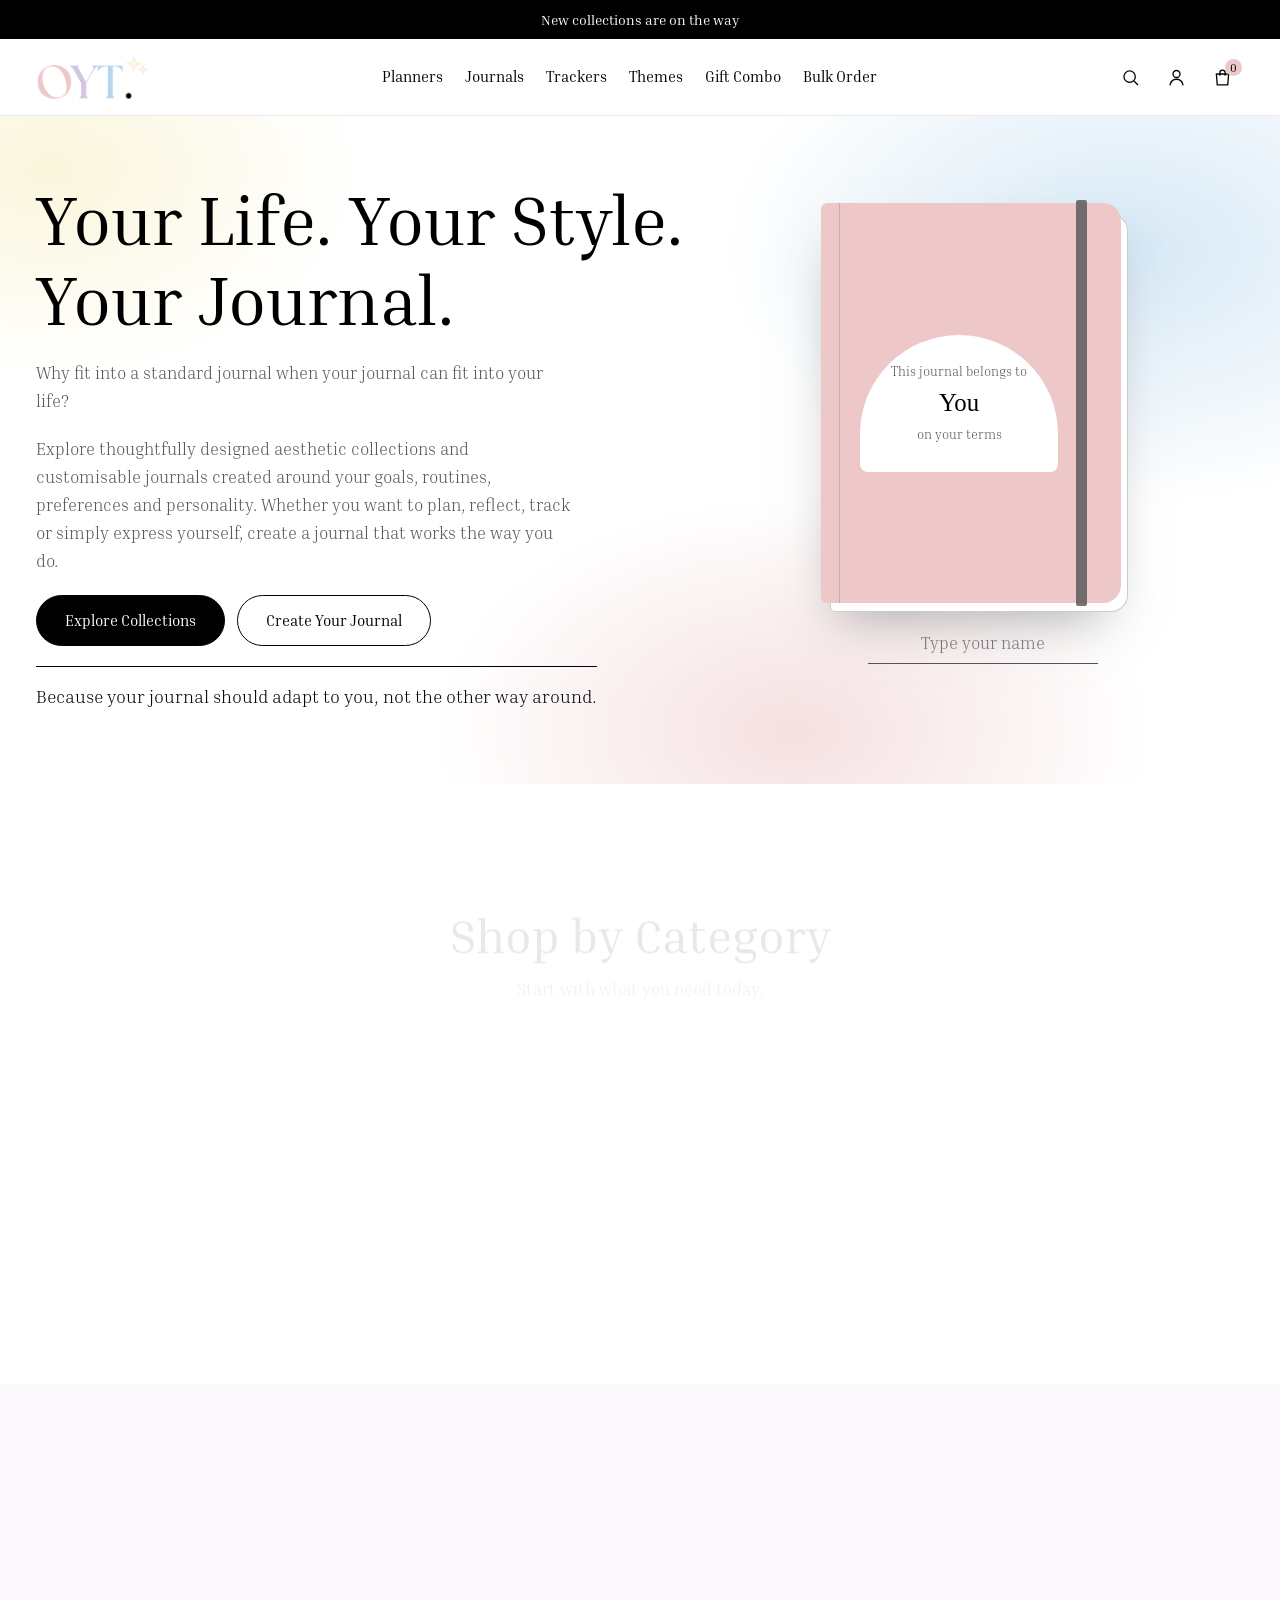
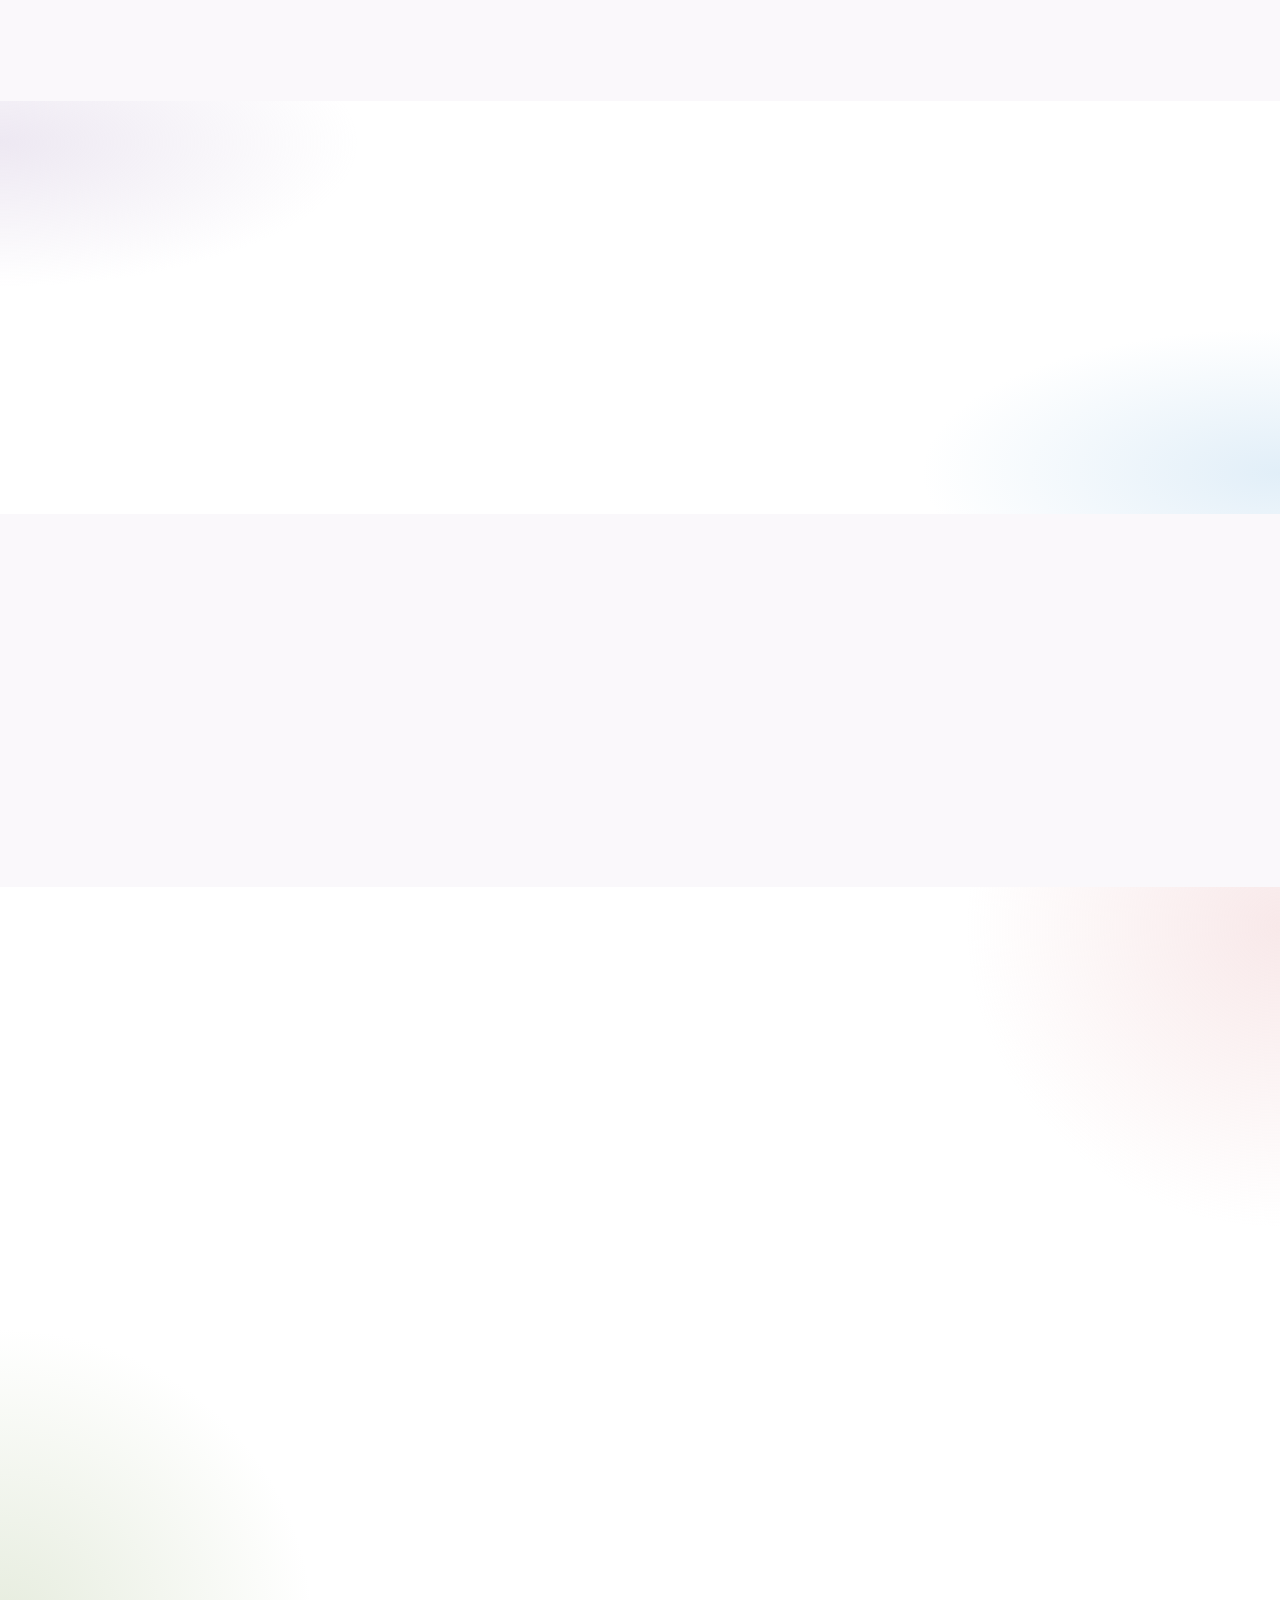
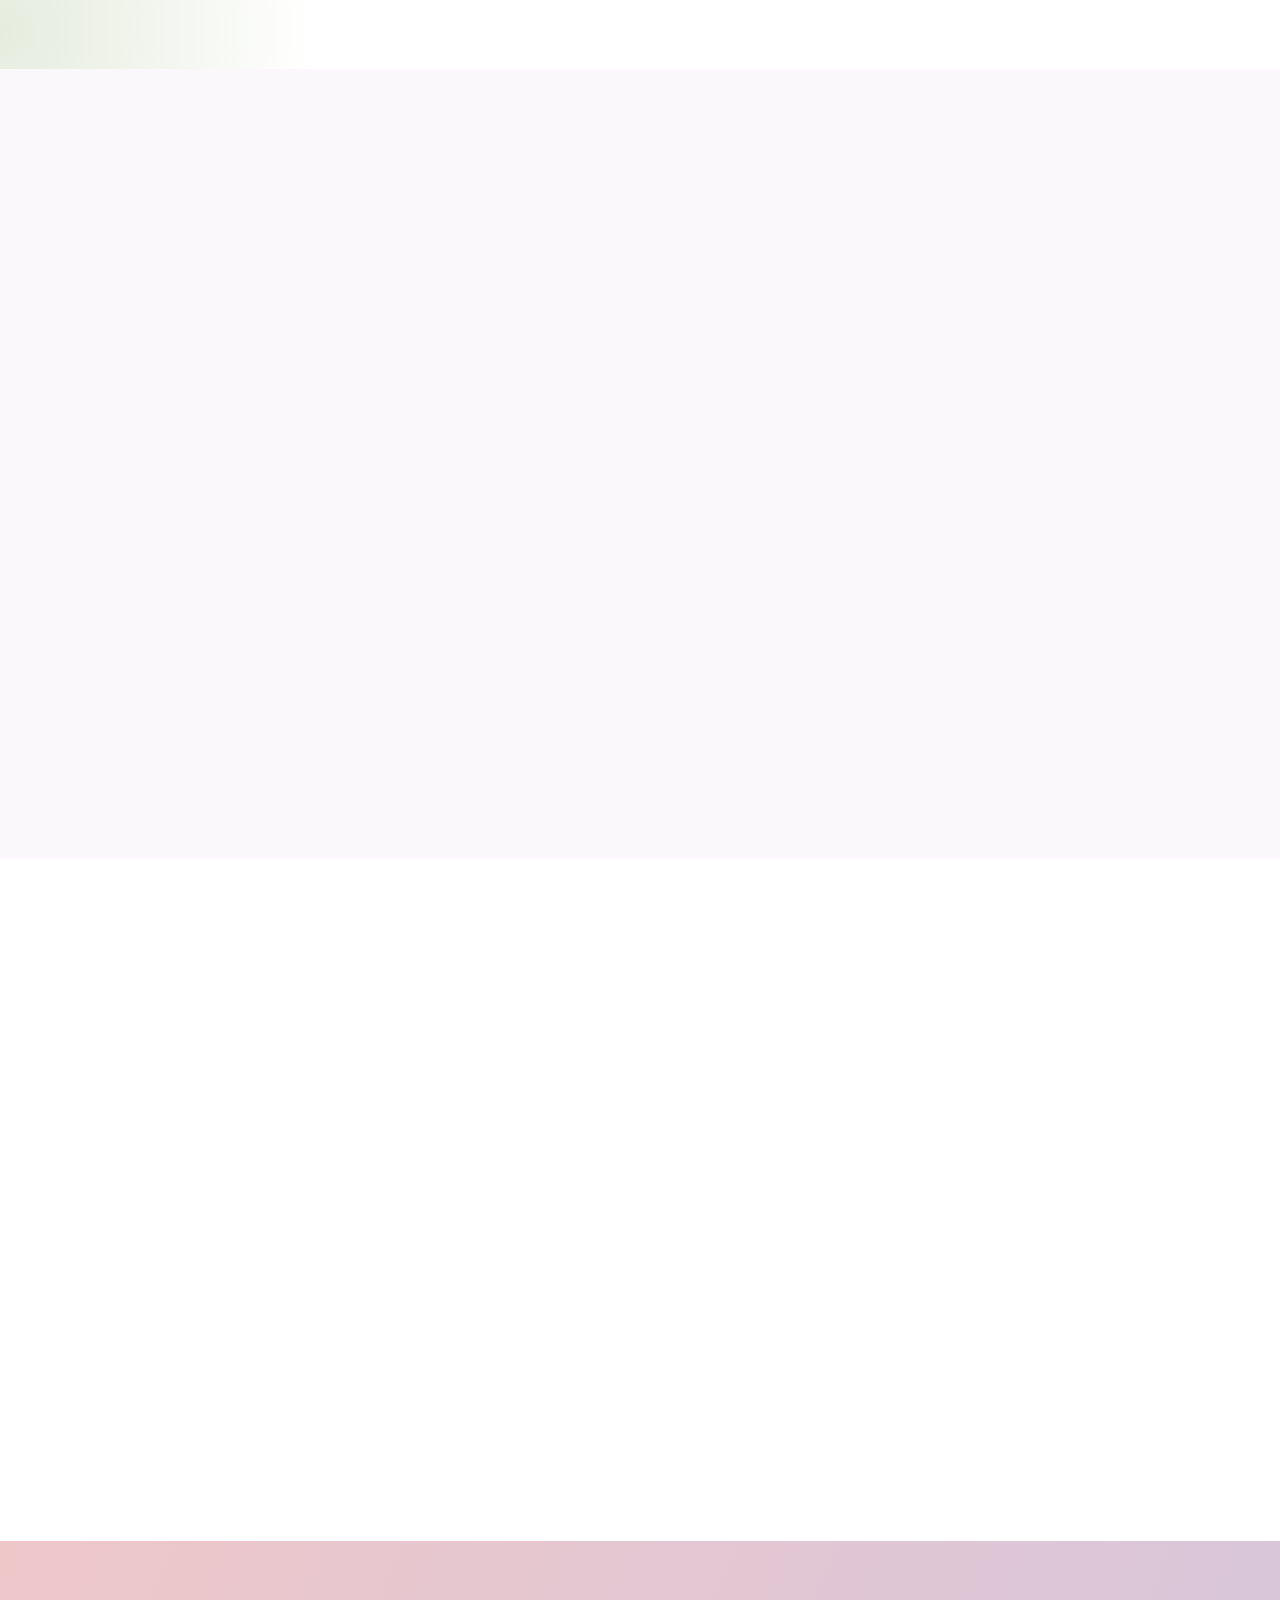
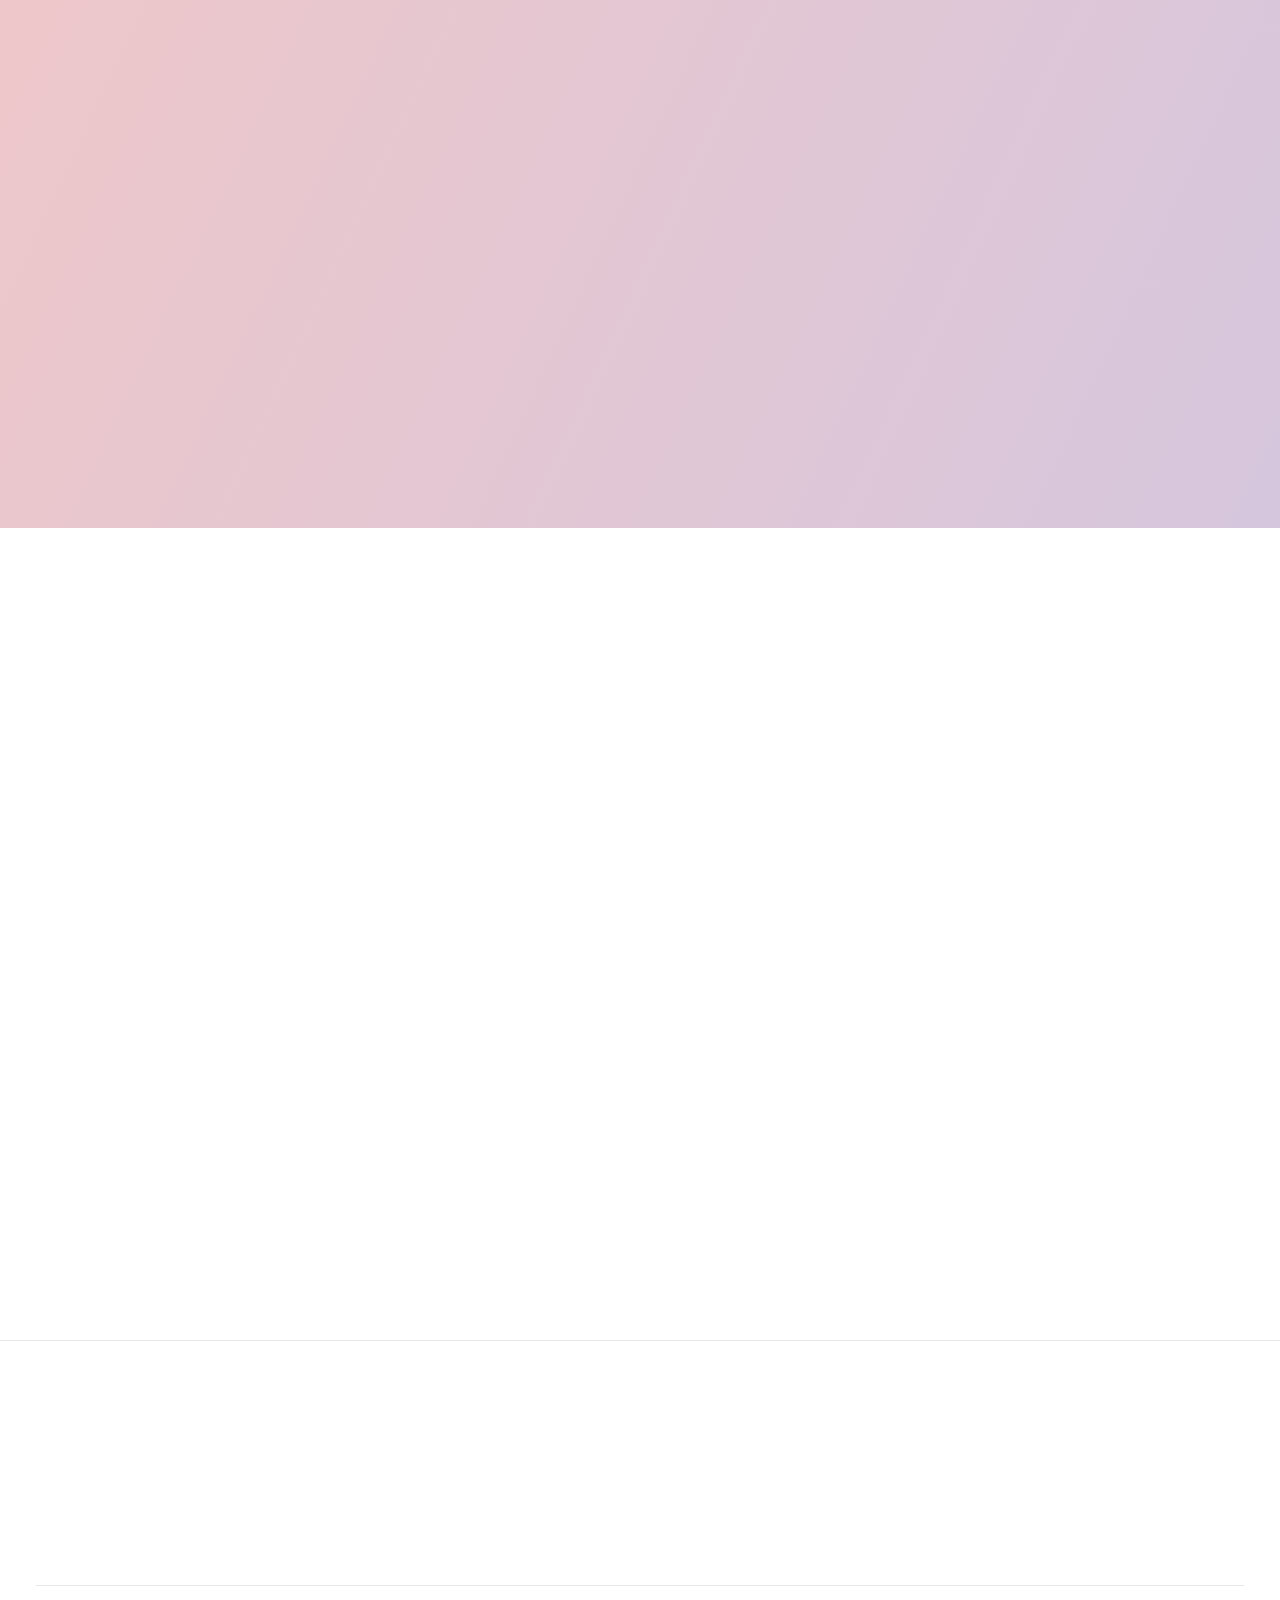
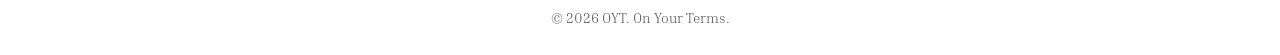
==== commit b81b0391: "commit" ====
--- a/index.html
+++ b/index.html
@@ -1,1696 +1,311 @@
-<!DOCTYPE html>
-<html lang="en">
+<!doctype html>
+<html>
+
 <head>
-<meta charset="utf-8">
-<meta name="viewport" content="width=device-width, initial-scale=1">
-<title>OYT On Your Terms</title>
-<link rel="stylesheet" href="https://fonts.googleapis.com/css2?family=Gilda+Display&family=Jost:wght@300;400;500;600&display=swap">
-<style>
-@import url('https://fonts.googleapis.com/css2?family=Inria+Serif:ital,wght@0,300;0,400;0,700;1,300;1,400;1,700&display=swap');
-
-:root {
-    --pink: #eec7c9;
-    --purple: #d3c6df;
-    --blue: #b5d6ee;
-    --peach: #efd1b9;
-    --yellow: #f2e59c;
-    --green: #c7d5b5;
-    --grey: #545454;
-    --black: #000;
-    --white: #fff;
-
-    /* OYT brand typography */
-    --heading-font: 'Times New Roman MT Condensed', 'Times New Roman', Times, serif;
-    --body-font: 'Inria Serif', Georgia, serif;
-    --script-font: 'Amsterdam One', 'Brush Script MT', cursive;
-
-    /* Existing site-wide aliases used throughout this stylesheet */
-    --serif: var(--heading-font);
-    --sans: var(--body-font);
-
-    --line: #e8e8e8;
-    --wrap: 1200px
-}
-
-/* Use this class for occasional Amsterdam One decorative text.
-   Load the licensed Amsterdam One .woff2 file with @font-face for an exact match. */
-.script-font {
-    font-family: var(--script-font);
-    font-weight: 400;
-}
-
-* {
-    box-sizing: border-box
-}
-
-html {
-    scroll-behavior: smooth;
-    scroll-padding-top: 90px
-}
-
-body {
-    margin: 0;
-    background: var(--white);
-    color: var(--grey);
-    font: 300 17px/1.65 var(--sans)
-}
-
-h1,
-h2,
-h3 {
-    font-weight: 400;
-    color: var(--black);
-    line-height: 1.15;
-    margin: 0;
-    text-wrap: balance
-}
-
-h1 {
-    font-size: clamp(2.6rem, 5.4vw, 4.4rem)
-}
-
-h2 {
-    font-size: clamp(2rem, 3.8vw, 3rem)
-}
-
-h3 {
-    font-size: 1.4rem
-}
-
-p {
-    margin: 0
-}
-
-a {
-    color: inherit;
-    text-decoration: none
-}
-
-img {
-    max-width: 100%;
-    display: block
-}
-
-button,
-input {
-    font: inherit;
-    color: inherit
-}
-
-button {
-    cursor: pointer
-}
-
-:focus-visible {
-    outline: 2px solid var(--black);
-    outline-offset: 3px
-}
-
-.in {
-    max-width: calc(var(--wrap) + 48px);
-    margin: auto;
-    padding-left: max(20px, env(safe-area-inset-left, 0px));
-    padding-right: max(20px, env(safe-area-inset-right, 0px))
-}
-
-section {
-    padding-block: 88px
-}
-
-.head {
-    text-align: center;
-    max-width: 660px;
-    margin: 0 auto 46px;
-    display: grid;
-    gap: 12px
-}
-
-.btn {
-    display: inline-flex;
-    align-items: center;
-    justify-content: center;
-    border: 1px solid var(--black);
-    border-radius: 99px;
-    padding: 12px 28px;
-    font-weight: 500;
-    font-size: 15px;
-    background: var(--black);
-    color: var(--white);
-    transition: background .2s, color .2s
-}
-
-.btn:hover {
-    background: var(--grey)
-}
-
-.btn.alt {
-    background: transparent;
-    color: var(--black)
-}
-
-.btn.alt:hover {
-    background: var(--black);
-    color: var(--white)
-}
-
-.bar {
-    background: var(--black);
-    color: var(--white);
-    text-align: center;
-    font-size: 14px;
-    padding: 8px 16px;
-    font-weight: 400
-}
-
-.bar a {
-    text-decoration: underline;
-    text-underline-offset: 3px;
-    margin-left: 8px;
-    color: var(--yellow)
-}
-
-header {
-    position: sticky;
-    top: env(safe-area-inset-top, 0px);
-    z-index: 20;
-    background: var(--white);
-    border-bottom: 1px solid var(--line)
-}
-
-.nav {
-    display: flex;
-    align-items: center;
-    gap: 22px;
-    height: 76px
-}
-
-.logo img {
-    height: 46px;
-    width: auto
-}
-
-.links {
-    display: flex;
-    gap: 22px;
-    margin: 0 auto;
-    font-size: 15px;
-    font-weight: 400;
-    color: var(--black);
-    white-space: nowrap
-}
-
-.links a {
-    padding: 6px 0;
-    border-bottom: 2px solid transparent
-}
-
-.links a:hover {
-    border-color: var(--pink)
-}
-
-.tools {
-    display: flex;
-    gap: 4px
-}
-
-.ic {
-    width: 42px;
-    height: 42px;
-    border: 0;
-    background: none;
-    border-radius: 50%;
-    display: grid;
-    place-items: center;
-    position: relative;
-    color: var(--black)
-}
-
-.ic:hover {
-    background: #f6f3f8
-}
-
-.ic svg {
-    width: 21px;
-    height: 21px;
-    fill: none;
-    stroke: currentColor;
-    stroke-width: 1.5
-}
-
-#count {
-    position: absolute;
-    top: 3px;
-    right: 2px;
-    background: var(--pink);
-    border-radius: 99px;
-    min-width: 17px;
-    font: 500 11px/17px var(--sans);
-    text-align: center
-}
-
-#menu {
-    display: none
-}
-
-.search {
-    border-top: 1px solid var(--line);
-    padding-block: 14px
-}
-
-.search input {
-    width: 100%;
-    border: 1px solid #bbb;
-    border-radius: 99px;
-    padding: 11px 20px
-}
-
-#results {
-    display: flex;
-    flex-wrap: wrap;
-    gap: 8px;
-    margin-top: 10px;
-    font-size: 15px
-}
-
-@media(max-width:1080px) {
-    #menu {
-        display: grid
-    }
-
-    .nav {
-        gap: 6px
-    }
-
-    .tools {
-        margin-left: auto
-    }
-
-    .links {
-        display: none;
-        position: absolute;
-        top: 76px;
-        left: 0;
-        right: 0;
-        background: var(--white);
-        flex-direction: column;
-        padding: 12px 24px 20px;
-        gap: 6px;
-        border-bottom: 1px solid var(--line);
-        max-height: 75vh;
-        overflow: auto
-    }
-
-    .links.open {
-        display: flex
-    }
-}
-
-@media(max-width:480px) {
-    .logo img {
-        height: 34px
-    }
-
-    .ic {
-        width: 36px
-    }
-
-    .tools {
-        gap: 0
-    }
-}
-
-.hero {
-    padding-block: 64px 72px;
-    background: radial-gradient(45% 55% at 88% 20%, rgba(181, 214, 238, .55), transparent 70%), radial-gradient(40% 50% at 62% 92%, rgba(238, 199, 201, .55), transparent 70%), radial-gradient(35% 45% at 4% 8%, rgba(242, 229, 156, .35), transparent 70%)
-}
-
-.hgrid {
-    display: grid;
-    grid-template-columns: 1.1fr .9fr;
-    gap: 48px;
-    align-items: center
-}
-
-.hgrid>* {
-    min-width: 0
-}
-
-.copy {
-    display: grid;
-    gap: 20px;
-    justify-items: start
-}
-
-.copy h1 span {
-    display: block;
-    white-space: nowrap
-}
-
-.copy p {
-    max-width: 54ch
-}
-
-.cta {
-    display: flex;
-    flex-wrap: wrap;
-    gap: 12px
-}
-
-.note {
-    font-size: 1.15rem;
-    color: var(--black);
-    border-top: 1px solid var(--black);
-    padding-top: 14px
-}
-
-.studio {
-    display: grid;
-    justify-items: center;
-    gap: 20px
-}
-
-.book {
-    --c: var(--pink);
-    position: relative;
-    width: min(300px, 72vw);
-    aspect-ratio: 3/4;
-    margin-right: 24px
-}
-
-.cover {
-    position: absolute;
-    inset: 0;
-    border-radius: 6px 18px 18px 6px;
-    background-color: var(--c);
-    box-shadow: 8px 10px 0 -2px #fff, 8px 10px 0 -1px #ccc, 0 30px 50px -18px rgba(84, 84, 84, .5);
-    display: grid;
-    place-items: center;
-    transition: background-color .35s;
-    z-index: 2
-}
-
-.cover:before {
-    content: "";
-    position: absolute;
-    left: 18px;
-    top: 0;
-    bottom: 0;
-    width: 1px;
-    background: rgba(0, 0, 0, .14)
-}
-
-.cover:after {
-    content: "";
-    position: absolute;
-    right: 34px;
-    top: -3px;
-    bottom: -3px;
-    width: 11px;
-    background: rgba(84, 84, 84, .8);
-    border-radius: 2px
-}
-
-.label {
-    background: var(--white);
-    width: 66%;
-    margin-right: 8%;
-    padding: 26px 10px;
-    text-align: center;
-    border-radius: 99px 99px 8px 8px;
-    color: var(--black);
-    display: grid;
-    gap: 6px
-}
-
-.label b {
-    font: 400 1.55rem/1.2 var(--serif);
-    overflow-wrap: anywhere
-}
-
-.label small {
-    font-size: 13px;
-    color: var(--grey)
-}
-
-.tabs {
-    position: absolute;
-    left: calc(100% - -2px);
-    top: 36px;
-    display: grid;
-    gap: 8px;
-    z-index: 1
-}
-
-.tabs i {
-    font: 400 12px/1 var(--sans);
-    font-style: normal;
-    writing-mode: vertical-rl;
-    padding: 9px 6px 9px 9px;
-    border-radius: 0 8px 8px 0;
-    color: var(--black)
-}
-
-.controls {
-    display: grid;
-    gap: 12px;
-    justify-items: center;
-    width: 100%;
-    max-width: 400px
-}
-
-.row {
-    display: flex;
-    flex-wrap: wrap;
-    gap: 8px;
-    justify-content: center
-}
-
-.sw {
-    width: 34px;
-    height: 34px;
-    border-radius: 50%;
-    border: 1px solid rgba(0, 0, 0, .15);
-    background: var(--c)
-}
-
-.sw[aria-pressed=true] {
-    box-shadow: 0 0 0 2px #fff, 0 0 0 3.5px #000
-}
-
-.chip {
-    border: 1px solid #cfcfcf;
-    background: var(--white);
-    border-radius: 99px;
-    padding: 6px 15px;
-    font-size: 14px;
-    font-weight: 400
-}
-
-.chip[aria-pressed=true] {
-    background: var(--black);
-    border-color: var(--black);
-    color: var(--white)
-}
-
-#name {
-    border: 0;
-    border-bottom: 1px solid var(--grey);
-    background: transparent;
-    text-align: center;
-    padding: 6px;
-    width: 230px
-}
-
-@media(max-width:860px) {
-    .hgrid {
-        grid-template-columns: minmax(0, 1fr)
-    }
-
-    .hero {
-        padding-top: 40px
-    }
-}
-
-@media(max-width:480px) {
-    .copy h1 span {
-        white-space: normal
-    }
-}
-
-.cats {
-    display: grid;
-    grid-template-columns: repeat(4, 1fr);
-    gap: 20px
-}
-
-.cat {
-    background: var(--c);
-    border-radius: 200px 200px 18px 18px;
-    padding: 46px 18px 28px;
-    text-align: center;
-    display: grid;
-    gap: 14px;
-    justify-items: center;
-    transition: transform .25s
-}
-
-.cat:hover {
-    transform: translateY(-6px)
-}
-
-.cat svg {
-    width: 92px;
-    height: 92px;
-    background: #fff;
-    border-radius: 50%;
-    padding: 22px;
-    fill: none;
-    stroke: #000;
-    stroke-width: 1.2;
-    stroke-linecap: round;
-    stroke-linejoin: round
-}
-
-.cat p {
-    font-size: 15px;
-    color: #333
-}
-
-.cat u {
-    font-weight: 500;
-    color: #000;
-    text-underline-offset: 4px;
-    font-size: 15px
-}
-
-.prods {
-    display: grid;
-    grid-template-columns: repeat(4, 1fr);
-    gap: 22px
-}
-
-.prod {
-    display: grid;
-    gap: 10px;
-    align-content: start;
-    min-width: 0
-}
-
-.shot {
-    background: #f7f6f8;
-    border-radius: 14px;
-    padding: 30px 22%;
-}
-
-.mini {
-    aspect-ratio: 3/4;
-    border-radius: 4px 10px 10px 4px;
-    box-shadow: 0 18px 24px -14px rgba(0, 0, 0, .4);
-    background: var(--art);
-    display: grid;
-    place-items: center;
-    position: relative
-}
-
-.mini:before {
-    content: "";
-    position: absolute;
-    left: 9px;
-    top: 0;
-    bottom: 0;
-    width: 1px;
-    background: rgba(0, 0, 0, .13)
-}
-
-.mini span {
-    background: #fff;
-    color: #000;
-    font: 400 14px/1.25 var(--serif);
-    padding: 9px 8px;
-    text-align: center;
-    width: 72%
-}
-
-.prod h3 {
-    font-size: 1.2rem
-}
-
-.prod p {
-    font-size: 15px
-}
-
-.prod .btn {
-    padding: 9px 18px;
-    justify-self: start
-}
-
-.tint {
-    background: #faf8fb
-}
-
-.purpose {
-    display: grid;
-    grid-template-columns: 300px 1fr;
-    gap: 28px;
-    align-items: stretch
-}
-
-.plist {
-    display: grid;
-    gap: 8px;
-    align-content: start
-}
-
-.plist button {
-    text-align: left;
-    padding: 13px 20px;
-    border: 1px solid var(--line);
-    background: #fff;
-    border-radius: 12px;
-    font-weight: 400;
-    color: #000
-}
-
-.plist button[aria-selected=true] {
-    background: var(--c);
-    border-color: var(--c)
-}
-
-.panel {
-    background: var(--c);
-    border-radius: 24px;
-    padding: 46px;
-    display: grid;
-    gap: 18px;
-    align-content: center;
-    justify-items: start;
-    transition: background .3s;
-    min-width: 0
-}
-
-.panel p,
-.panel li {
-    color: #222
-}
-
-.panel ul {
-    list-style: none;
-    padding: 0;
-    margin: 0;
-    display: flex;
-    flex-wrap: wrap;
-    gap: 10px
-}
-
-.panel li {
-    background: #fff;
-    border-radius: 99px;
-    padding: 7px 16px;
-    font-size: 15px
-}
-
-.themes {
-    display: grid;
-    grid-template-columns: repeat(4, 1fr);
-    gap: 20px
-}
-
-.theme {
-    min-height: 250px;
-    border-radius: 16px;
-    background: var(--art);
-    display: flex;
-    align-items: flex-end;
-    padding: 14px
-}
-
-.theme div {
-    background: #fff;
-    border-radius: 10px;
-    padding: 12px 16px;
-    width: 100%
-}
-
-.theme h3 {
-    font-size: 1.2rem
-}
-
-.theme p {
-    font-size: 14px;
-    line-height: 1.4
-}
-
-.theme.last {
-    background: #000;
-    align-items: center;
-    justify-content: center;
-    text-align: center;
-    color: #fff;
-    flex-direction: column;
-    gap: 16px;
-    padding: 22px
-}
-
-.theme.last h3 {
-    color: #fff
-}
-
-.theme.last .btn {
-    background: #fff;
-    color: #000;
-    border-color: #fff
-}
-
-.steps {
-    display: grid;
-    grid-template-columns: repeat(4, 1fr);
-    gap: 24px;
-    list-style: none;
-    margin: 0;
-    padding: 0;
-    counter-reset: s
-}
-
-.steps li {
-    counter-increment: s;
-    border-top: 1px solid #000;
-    padding-top: 20px;
-    display: grid;
-    gap: 8px;
-    align-content: start
-}
-
-.steps li:before {
-    content: counter(s);
-    width: 46px;
-    height: 46px;
-    border-radius: 50%;
-    background: var(--c);
-    display: grid;
-    place-items: center;
-    font: 400 1.3rem var(--serif);
-    color: #000
-}
-
-.yours {
-    display: grid;
-    grid-template-columns: repeat(2, 1fr);
-    gap: 20px
-}
-
-.yours article {
-    background: var(--c);
-    border-radius: 20px;
-    padding: 34px;
-    display: grid;
-    gap: 10px;
-    align-content: start
-}
-
-.yours p {
-    color: #222;
-    max-width: 48ch
-}
-
-.closing {
-    text-align: center;
-    font: 400 1.7rem/1.4 var(--serif);
-    color: #000;
-    margin-top: 40px
-}
-
-.why {
-    display: grid;
-    grid-template-columns: .8fr 1.2fr;
-    gap: 56px;
-    align-items: start
-}
-
-.why>* {
-    min-width: 0
-}
-
-.why dl {
-    margin: 0
-}
-
-.why dl div {
-    display: grid;
-    grid-template-columns: 210px 1fr;
-    gap: 20px;
-    padding: 22px 0;
-    border-bottom: 1px solid var(--line)
-}
-
-.why dt {
-    font: 400 1.25rem var(--serif);
-    color: #000
-}
-
-.why dd {
-    margin: 0
-}
-
-.lead {
-    display: grid;
-    gap: 16px;
-    justify-items: start
-}
-
-.quote {
-    background: linear-gradient(115deg, var(--pink), var(--purple) 50%, var(--blue));
-    text-align: center;
-    padding-block: 110px
-}
-
-.quote blockquote {
-    margin: 0 auto;
-    max-width: 900px;
-    font: 400 clamp(2rem, 4.4vw, 3.4rem)/1.25 var(--serif);
-    color: #000;
-    text-wrap: balance
-}
-
-.quote p {
-    max-width: 620px;
-    margin: 28px auto;
-    color: #1d1d1d
-}
-
-.revs {
-    display: grid;
-    grid-template-columns: repeat(3, 1fr);
-    gap: 20px
-}
-
-.rev {
-    border: 1.5px dashed #bdbdbd;
-    border-radius: 18px;
-    padding: 30px;
-    text-align: center;
-    display: grid;
-    gap: 10px
-}
-
-.news {
-    background: var(--green);
-    border-radius: 28px;
-    padding: 56px 28px;
-    text-align: center;
-    display: grid;
-    gap: 16px;
-    justify-items: center
-}
-
-.news p {
-    color: #1d1d1d;
-    max-width: 52ch
-}
-
-.news form {
-    display: flex;
-    flex-wrap: wrap;
-    gap: 10px;
-    justify-content: center;
-    width: 100%;
-    max-width: 520px
-}
-
-.news input {
-    flex: 1 1 240px;
-    min-width: 0;
-    border: 0;
-    border-radius: 99px;
-    padding: 13px 22px;
-    background: #fff
-}
-
-footer {
-    border-top: 1px solid var(--line);
-    padding-block: 56px 26px;
-    font-size: 15px
-}
-
-.foot {
-    display: grid;
-    grid-template-columns: 1.4fr 1fr 1fr 1fr;
-    gap: 30px
-}
-
-.foot>div {
-    display: grid;
-    gap: 8px;
-    align-content: start
-}
-
-.foot h3 {
-    font-size: 1.15rem
-}
-
-.foot a:hover {
-    color: #000;
-    text-decoration: underline
-}
-
-.foot img {
-    width: 240px
-}
-
-.legal {
-    text-align: center;
-    border-top: 1px solid var(--line);
-    margin-top: 36px;
-    padding-top: 20px;
-    font-size: 14px
-}
-
-#toast {
-    position: fixed;
-    left: 50%;
-    bottom: calc(20px + env(safe-area-inset-bottom, 0px));
-    transform: translateX(-50%);
-    background: #000;
-    color: #fff;
-    border-radius: 99px;
-    padding: 10px 22px;
-    font-size: 14px;
-    z-index: 40;
-    width: max-content;
-    max-width: 90%;
-    text-align: center
-}
-
-@media(max-width:960px) {
-
-    .cats,
-    .prods,
-    .themes,
-    .steps {
-        grid-template-columns: repeat(2, 1fr)
-    }
-
-    .purpose,
-    .why {
-        grid-template-columns: minmax(0, 1fr)
-    }
-
-    .plist {
-        grid-template-columns: repeat(2, 1fr)
-    }
-
-    .foot {
-        grid-template-columns: 1fr 1fr
-    }
-
-    .revs {
-        grid-template-columns: 1fr
-    }
-}
-
-@media(max-width:620px) {
-    section {
-        padding-block: 60px
-    }
-
-    .yours {
-        grid-template-columns: 1fr
-    }
-
-    .why dl div {
-        grid-template-columns: 1fr;
-        gap: 6px
-    }
-
-    .panel {
-        padding: 28px
-    }
-
-    .cats,
-    .prods {
-        gap: 12px
-    }
-
-    .cat {
-        padding: 30px 10px 20px
-    }
-
-    .themes {
-        gap: 10px
-    }
-
-    .theme {
-        min-height: 210px;
-        padding: 8px
-    }
-
-    .theme div {
-        padding: 10px
-    }
-
-    .shot {
-        padding: 18px 14%
-    }
-
-    .mini span {
-        font-size: 12px
-    }
-
-    .steps {
-        grid-template-columns: 1fr
-    }
-}
-
-@media(prefers-reduced-motion:reduce) {
-    * {
-        transition: none !important;
-        scroll-behavior: auto !important
-    }
-}
-
-/* =========================================
-   OYT WEBSITE ANIMATIONS (CSS only)
-   Entrances use `translate`, `scale` and `opacity`, so they
-   never block the `transform` used by hover effects.
-========================================= */
-@media (prefers-reduced-motion: no-preference) {
-
-/* Keyframes */
-@keyframes fadeUp    { from { opacity: 0; translate: 0 35px } }
-@keyframes fadeDown  { from { opacity: 0; translate: 0 -20px } }
-@keyframes fadeLeft  { from { opacity: 0; translate: -40px 0 } }
-@keyframes fadeRight { from { opacity: 0; translate: 40px 0 } }
-@keyframes zoomIn    { from { opacity: 0; scale: .88 } }
-@keyframes popIn     { 0% { opacity: 0; scale: .4 } 70% { scale: 1.12 } 100% { opacity: 1; scale: 1 } }
-@keyframes bookFloat { 0%, 100% { transform: translateY(0) rotate(0) } 50% { transform: translateY(-12px) rotate(-1deg) } }
-@keyframes tabSlide  { from { opacity: 0; translate: -18px 0 } }
-@keyframes gradient  { 0%, 100% { background-position: 0% 50% } 50% { background-position: 100% 50% } }
-@keyframes glow      { 0%, 100% { background-size: 100% 100% } 50% { background-size: 118% 112% } }
-@keyframes pulse     { 0%, 100% { scale: 1 } 50% { scale: 1.18 } }
-@keyframes drawLine  { from { background-size: 0 1px } }
-
-/* Announcement bar and header */
-.bar { animation: fadeDown .6s ease both }
-.bar a { display: inline-block; transition: translate .3s ease }
-.bar a:hover { translate: 0 -2px }
-header { animation: fadeDown .7s ease .1s both }
-.logo img { transition: scale .35s ease }
-.logo:hover img { scale: 1.07 }
-.links a { transition: color .3s, border-color .3s, translate .3s }
-.links a:hover { translate: 0 -2px }
-.links.open { animation: fadeDown .35s ease both }
-.ic { transition: background .3s, scale .25s }
-.ic:hover { scale: 1.1 }
-.ic:active { scale: .92 }
-#count { animation: pulse 2.4s ease-in-out infinite }
-.search:not([hidden]) { animation: fadeDown .35s ease both }
-#results > * { animation: popIn .3s ease both }
-
-/* Hero: one staggered entrance */
-.hero { animation: glow 9s ease-in-out infinite; background-repeat: no-repeat }
-.copy > * { animation: fadeLeft .8s ease both }
-.copy > :nth-child(2) { animation-delay: .12s }
-.copy > :nth-child(3) { animation-delay: .24s }
-.copy > :nth-child(4) { animation-delay: .36s }
-.copy > :nth-child(5) { animation-delay: .48s }
-.studio { animation: fadeRight 1s ease .2s both }
-.book { animation: bookFloat 5s ease-in-out infinite }
-.tabs i { animation: tabSlide .45s ease both }
-.sw { animation: popIn .45s ease .7s backwards; transition: transform .25s, box-shadow .25s }
-.sw:hover { transform: scale(1.18) }
-.row .chip { animation: fadeUp .5s ease .85s backwards }
-.chip { transition: background .25s, color .25s, border-color .25s, transform .25s }
-.chip:hover { transform: translateY(-3px) }
-#name, .news input, .search input { transition: box-shadow .3s, border-color .3s }
-#name:focus { box-shadow: 0 8px 0 -5px var(--pink) }
-.news input:focus, .search input:focus { box-shadow: 0 0 0 4px var(--purple) }
-
-/* Buttons */
-.btn { transition: transform .3s, background .3s, color .3s, box-shadow .3s }
-.btn:hover { transform: translateY(-3px); box-shadow: 0 8px 20px rgba(0,0,0,.14) }
-.btn:active { transform: translateY(0) scale(.97) }
-
-/* Category cards */
-.cat { transition: transform .4s, box-shadow .4s }
-.cat:hover { transform: translateY(-10px); box-shadow: 0 18px 35px rgba(0,0,0,.08) }
-.cat svg { transition: transform .5s }
-.cat:hover svg { transform: rotate(-8deg) scale(1.08) }
-.cat u { transition: text-underline-offset .3s }
-.cat:hover u { text-underline-offset: 8px }
-
-/* Products */
-.prod { transition: transform .4s }
-.prod:hover { transform: translateY(-7px) }
-.shot { overflow: hidden; transition: background .4s }
-.prod:hover .shot { background: #f1ecf5 }
-.mini { transition: transform .6s cubic-bezier(.22,1,.36,1), box-shadow .6s }
-.prod:hover .mini { transform: scale(1.06) rotate(-3deg); box-shadow: 0 24px 28px -14px rgba(0,0,0,.45) }
-
-/* Explore by purpose (replays on every tab click) */
-.plist button { transition: background .3s, border-color .3s, transform .3s }
-.plist button:hover { transform: translateX(6px) }
-.panel { transition: background .4s }
-.panel > * { animation: fadeUp .5s ease both }
-.panel > :nth-child(2) { animation-delay: .08s }
-.panel > :nth-child(3) { animation-delay: .16s }
-.panel > :nth-child(4) { animation-delay: .24s }
-.panel li { animation: popIn .4s ease .25s both }
-
-/* Themes */
-.theme { overflow: hidden; transition: transform .4s, box-shadow .4s }
-.theme:hover { transform: translateY(-8px); box-shadow: 0 18px 35px rgba(0,0,0,.12) }
-.theme div { transition: transform .4s }
-.theme:hover div { transform: translateY(-6px) }
-
-/* How it works, personal cards, why us */
-.steps li { transition: transform .35s }
-.steps li:hover { transform: translateY(-7px) }
-.steps li::before { transition: transform .4s }
-.steps li:hover::before { transform: rotate(12deg) scale(1.12) }
-.yours article { transition: transform .4s, box-shadow .4s }
-.yours article:hover { transform: translateY(-6px); box-shadow: 0 15px 35px rgba(0,0,0,.08) }
-.why dl div { transition: transform .35s, border-color .35s }
-.why dl div:hover { transform: translateX(8px); border-color: var(--black) }
-
-/* Quote: slow moving gradient */
-.quote { background-size: 220% 220%; animation: gradient 10s ease-in-out infinite }
-
-/* Reviews, newsletter, footer, toast */
-.rev { transition: transform .4s, border-color .4s }
-.rev:hover { transform: translateY(-7px); border-color: var(--black) }
-.news { transition: transform .4s, box-shadow .4s }
-.news:hover { transform: translateY(-4px); box-shadow: 0 18px 35px rgba(0,0,0,.08) }
-.foot a { transition: color .3s, translate .3s }
-.foot > div > a:hover { translate: 5px 0 }
-.foot img { transition: scale .4s }
-.foot img:hover { scale: 1.04 }
-#toast:not([hidden]) { animation: fadeUp .35s ease both }
-
-/* Scroll reveal: no JavaScript or extra classes needed.
-   Browsers without support show the content normally. */
-@supports (animation-timeline: view()) {
-  .head, .lead, .steps li, .yours article, .closing, .why dl div,
-  .quote .in > *, .rev, .news, .foot > div {
-    animation: fadeUp linear both;
-    animation-timeline: view();
-    animation-range: entry 0% entry 80%;
-  }
-  .cat, .prod, .theme {
-    animation: zoomIn linear both;
-    animation-timeline: view();
-    animation-range: entry 0% entry 70%;
-  }
-  .plist { animation: fadeLeft linear both; animation-timeline: view(); animation-range: entry 0% entry 60% }
-  .panel { animation: fadeRight linear both; animation-timeline: view(); animation-range: entry 0% entry 60% }
-  .why dl div:nth-child(n) { animation-name: fadeRight }
-
-  /* Stagger cards that share a row */
-  :is(.cat, .prod, .theme, .steps li, .rev):nth-child(4n+2) { animation-range: entry 8% entry 85% }
-  :is(.cat, .prod, .theme, .steps li, .rev):nth-child(4n+3) { animation-range: entry 16% entry 92% }
-  :is(.cat, .prod, .theme, .steps li, .rev):nth-child(4n)   { animation-range: entry 24% entry 100% }
-}
-}
-
-/* =========================================
-   EXPLORE BY PURPOSE (new design)
-   Keep this block at the end of the stylesheet.
-========================================= */
-#purposes {
-    background: radial-gradient(40% 50% at 0% 10%, rgba(211,198,223,.4), transparent 70%),
-                radial-gradient(40% 50% at 100% 90%, rgba(181,214,238,.4), transparent 70%)
-}
-#purposes .purpose { grid-template-columns: 340px minmax(0,1fr); gap: 28px }
-#purposes .plist { gap: 12px; align-content: stretch; grid-auto-rows: 1fr }
-#purposes .plist button {
-    display: flex; align-items: center; gap: 14px; text-align: left; min-width: 0;
-    padding: 12px 18px 12px 12px; background: #fff; border: 1px solid #ececec;
-    border-radius: 99px; box-shadow: 0 6px 18px -12px rgba(0,0,0,.25);
-    transition: background .3s, transform .3s, box-shadow .3s, border-color .3s
-}
-#purposes .plist button:hover { transform: translateX(6px); border-color: var(--c) }
-#purposes .plist button[aria-selected=true] {
-    background: var(--c); border-color: #000; box-shadow: 4px 5px 0 #000
-}
-#purposes .pico {
-    flex: none; width: 48px; height: 48px; border-radius: 50%; background: var(--c);
-    display: grid; place-items: center; transition: background .3s, rotate .3s
-}
-#purposes [aria-selected=true] .pico { background: #fff; rotate: -10deg }
-#purposes .pico svg { width: 24px; height: 24px; fill: none; stroke: #000; stroke-width: 1.4; stroke-linecap: round; stroke-linejoin: round }
-#purposes .ptext { display: grid; line-height: 1.3 }
-#purposes .ptext b { font: 400 1.15rem var(--serif); color: #000 }
-#purposes .ptext small { font-size: 13px; color: #333 }
-
-#purposes .panel {
-    grid-template-columns: minmax(0,1fr) minmax(0,.9fr); gap: 36px; align-items: center;
-    justify-items: stretch; padding: 48px; border-radius: 32px; position: relative; overflow: hidden
-}
-#purposes .panel::before, #purposes .panel::after {
-    content: ""; position: absolute; border-radius: 50%; background: rgba(255,255,255,.35); pointer-events: none
-}
-#purposes .panel::before { width: 300px; height: 300px; right: -90px; top: -110px }
-#purposes .panel::after { width: 190px; height: 190px; left: -70px; bottom: -80px }
-#purposes .pinfo { display: grid; gap: 18px; justify-items: start; position: relative; z-index: 1; min-width: 0 }
-#purposes .pinfo h3 { font-size: clamp(2rem, 3.4vw, 2.7rem) }
-#purposes .pinfo ul { display: grid; gap: 10px }
-#purposes .pinfo li { display: flex; align-items: center; gap: 10px; background: none; padding: 0; font-size: 16px }
-#purposes .pinfo li::before {
-    content: ""; flex: none; width: 12px; height: 12px; background: #000;
-    clip-path: polygon(50% 0,62% 38%,100% 50%,62% 62%,50% 100%,38% 62%,0 50%,38% 38%)
-}
-
-/* Journal page preview */
-#purposes .sheet {
-    position: relative; z-index: 1; background-color: #fff; border-radius: 6px 18px 18px 6px;
-    padding: 30px 22px 22px 40px; rotate: 2.5deg; min-width: 0;
-    box-shadow: 8px 9px 0 rgba(255,255,255,.55), 0 28px 40px -22px rgba(0,0,0,.45);
-    transition: rotate .4s
-}
-#purposes .sheet:hover { rotate: 0deg }
-#purposes .sheet::before { /* binding holes */
-    content: ""; position: absolute; left: 12px; top: 22px; bottom: 22px; width: 10px;
-    background: radial-gradient(circle, var(--c) 4px, transparent 5px) top / 10px 30px repeat-y
-}
-#purposes .sheet::after { /* washi tape */
-    content: ""; position: absolute; top: -11px; left: 38%; width: 90px; height: 24px;
-    background: var(--c); border: 1px dashed rgba(0,0,0,.25); rotate: -4deg
-}
-#purposes .sheet h4 { margin: 0 0 8px; font: 400 1.35rem var(--serif); color: #000 }
-#purposes .rows { display: grid; gap: 0; list-style: none; margin: 0; padding: 0 }
-#purposes .rows li {
-    display: flex; align-items: center; gap: 10px; min-height: 44px; padding: 6px 0;
-    background: none; border-radius: 0; border-bottom: 1px solid #e6e6e6; font-size: 15px; color: #222
-}
-#purposes .rows li::before { content: ""; flex: none; width: 16px; height: 16px; border: 1.5px solid #000; border-radius: 5px }
-#purposes .rows li.done::before { content: "\2713"; background: var(--c); font: 700 11px/13px Arial, sans-serif; text-align: center; color: #000 }
-#purposes .sheet p { margin-top: 14px; font-size: 13px; color: var(--grey) }
-
-@media (prefers-reduced-motion: no-preference) {
-    #purposes .panel > * { animation: none }
-    #purposes .pinfo > * { animation: fadeUp .5s ease both }
-    #purposes .pinfo > :nth-child(2) { animation-delay: .08s }
-    #purposes .pinfo > :nth-child(3) { animation-delay: .16s }
-    #purposes .pinfo > :nth-child(4) { animation-delay: .24s }
-    #purposes .pinfo li { animation: none }
-    #purposes .sheet { animation: pageIn .6s cubic-bezier(.22,1,.36,1) both }
-    #purposes .rows li { animation: fadeLeft .4s ease both }
-    #purposes .rows li:nth-child(2) { animation-delay: .12s }
-    #purposes .rows li:nth-child(3) { animation-delay: .24s }
-    #purposes .rows li:nth-child(4) { animation-delay: .36s }
-    @keyframes pageIn { from { opacity: 0; translate: 40px 12px; scale: .94 } }
-}
-
-@media (max-width: 1100px) {
-    #purposes .panel { grid-template-columns: minmax(0,1fr) }
-}
-@media (max-width: 960px) {
-    #purposes .purpose { grid-template-columns: minmax(0,1fr) }
-    #purposes .plist { grid-template-columns: repeat(2, minmax(0,1fr)) }
-}
-@media (max-width: 620px) {
-    #purposes .plist { gap: 10px }
-    #purposes .plist button { flex-direction: column; text-align: center; border-radius: 20px; padding: 14px 8px; gap: 8px }
-    #purposes .plist button:hover { transform: none }
-    #purposes .ptext small { display: none }
-    #purposes .panel { padding: 28px 20px; gap: 32px }
-}
-</style>
+    <meta charset=utf8>
+    <meta name=viewport content="width=device-width,initial-scale=1,viewport-fit=cover">
+    <link rel="stylesheet" href="style.css">
+    <title>ON YOUR TERMS</title>
 </head>
-<body>
-
-<div class="bar">New collections are on the way<a href="#news">Get launch updates</a></div>
+
+<div class="bar">New collections are on the way</div>
 <header>
- <nav class="in nav" aria-label="Main">
-  <button class="ic" id="menu" aria-label="Menu" aria-expanded="false"><svg viewBox="0 0 24 24"><path d="M4 7h16M4 12h16M4 17h16"/></svg></button>
-  <a class="logo" href="#top" aria-label="OYT home"><img src="[data-uri]" alt="OYT. On Your Terms"></a>
-  <div class="links" id="links"><a href="#shop">Planners</a><a href="#shop">Journals</a><a href="#shop">Trackers</a><a href="#themes">Themes</a><a href="#popular">Gift Combo</a><a href="#bulk">Bulk Order</a></div>
-  <div class="tools">
-   <button class="ic" id="sbtn" aria-label="Search" aria-expanded="false"><svg viewBox="0 0 24 24"><circle cx="11" cy="11" r="6.5"/><path d="m16 16 4.5 4.5"/></svg></button>
-   <button class="ic acct" aria-label="Account" data-msg="Account login connects when the store goes live"><svg viewBox="0 0 24 24"><circle cx="12" cy="8" r="4"/><path d="M4.5 21c.8-5 4-7 7.5-7s6.7 2 7.5 7"/></svg></button>
-   <button class="ic" id="cart" aria-label="Cart"><svg viewBox="0 0 24 24"><path d="M5 8h14l-1 12.5H6zM9 10V6.5a3 3 0 0 1 6 0V10"/></svg><span id="count">0</span></button>
-  </div>
- </nav>
- <div class="search" id="search" hidden><div class="in"><input id="q" type="search" placeholder="Search planners, journals, trackers" aria-label="Search"><div id="results"></div></div></div>
+    <nav class="in nav" aria-label="Main">
+        <button class="ic" id="menu" aria-label="Menu" aria-expanded="false"><svg viewBox="0 0 24 24">
+                <path d="M4 7h16M4 12h16M4 17h16" />
+            </svg></button>
+        <a class="logo" href="#" aria-label="OYT home"><img
+                src="[data-uri]"
+                alt="OYT. On Your Terms"></a>
+        <div class="links" id="links"><a href="#">Planners</a><a href="#">Journals</a><a
+                href="#">Trackers</a><a href="#">Themes</a><a href="#">Gift Combo</a><a
+                href="#">Bulk Order</a></div>
+        <div class="tools">
+            <button class="ic" id="sbtn" aria-label="Search" aria-expanded="false"><svg viewBox="0 0 24 24">
+                    <circle cx="11" cy="11" r="6.5" />
+                    <path d="m16 16 4.5 4.5" />
+                </svg></button>
+            <button class="ic acct" aria-label="Account" data-msg="Account access coming soon!"><svg
+                    viewBox="0 0 24 24">
+                    <circle cx="12" cy="8" r="4" />
+                    <path d="M4.5 21c.8-5 4-7 7.5-7s6.7 2 7.5 7" />
+                </svg></button>
+            <button class="ic" id="cart" aria-label="Cart"><svg viewBox="0 0 24 24">
+                    <path d="M5 8h14l-1 12.5H6zM9 10V6.5a3 3 0 0 1 6 0V10" />
+                </svg><span id="count">0</span></button>
+        </div>
+    </nav>
+    <div class="search" id="search" hidden>
+        <div class="in"><input id="q" type="search" placeholder="Search planners, journals, trackers"
+                aria-label="Search">
+            <div id="results"></div>
+        </div>
+    </div>
 </header>
 
 <main id="top">
-<div class="hero"><div class="in hgrid">
- <div class="copy">
-  <h1><span>Your Life. Your Style.</span><span>Your Journal.</span></h1>
-  <p>Why fit into a standard journal when your journal can fit into your life?</p>
-  <p>Explore thoughtfully designed aesthetic collections and customisable journals created around your goals, routines, preferences and personality. Whether you want to plan, reflect, track or simply express yourself, create a journal that works the way you do.</p>
-  <div class="cta"><a class="btn" href="#popular">Explore Collections</a><a class="btn alt" href="#studio" id="create">Create Your Journal</a></div>
-  <p class="note">Because your journal should adapt to you, not the other way around.</p>
- </div>
- <div class="studio" id="studio">
-  <div class="book" id="book"><div class="cover" id="cover"><div class="label"><small>This journal belongs to</small><b id="bname">You</b><small>on your terms</small></div></div><div class="tabs" id="tabs"></div></div>
-  <div class="controls">
-   <input id="name" maxlength="18" placeholder="Type your name" aria-label="Name on cover">
-   <div class="row" id="swatches" aria-label="Cover colour"></div>
-   <div class="row" id="sections" aria-label="Journal sections"></div>
-  </div>
- </div>
-</div></div>
-
-<section id="shop"><div class="in">
- <div class="head"><h2>Shop by Category</h2><p>Start with what you need today.</p></div>
- <div class="cats">
-  <a class="cat" href="#popular" style="--c:var(--pink)"><svg viewBox="0 0 48 48"><rect x="7" y="10" width="34" height="31" rx="4"/><path d="M7 19h34M16 6v8M32 6v8M15 27h5M28 27h5M15 34h5"/></svg><h3>Planners</h3><p>Map your days, weeks and goals.</p><u>Shop planners</u></a>
-  <a class="cat" href="#popular" style="--c:var(--purple)"><svg viewBox="0 0 48 48"><path d="M24 13c-5-4-11-4-18-2v27c7-2 13-2 18 2 5-4 11-4 18-2V11c-7-2-13-2-18 2zM24 13v27"/></svg><h3>Journals</h3><p>Space to reflect and express.</p><u>Shop journals</u></a>
-  <a class="cat" href="#popular" style="--c:var(--blue)"><svg viewBox="0 0 48 48"><path d="m7 13 4 4 6-7M7 26l4 4 6-7M7 39l4 4 6-7M23 14h19M23 27h19M23 40h19"/></svg><h3>Trackers</h3><p>See your habits add up.</p><u>Shop trackers</u></a>
-  <a class="cat" href="#themes" style="--c:var(--peach)"><svg viewBox="0 0 48 48"><circle cx="24" cy="15" r="8"/><circle cx="15" cy="31" r="8"/><circle cx="33" cy="31" r="8"/></svg><h3>Themes</h3><p>Pick a look that feels like you.</p><u>Browse themes</u></a>
- </div>
-</div></section>
-
-<section class="tint" id="popular"><div class="in">
- <div class="head"><h2>Popular Picks</h2><p>A few favourites to begin with.</p></div>
- <div class="prods" id="prods"></div>
-</div></section>
-
-<section id="purposes"><div class="in">
- <div class="head"><h2>Explore by Purpose</h2><p>What would you like your journal to help with?</p></div>
- <div class="purpose"><div class="plist" id="plist" role="tablist"></div><div class="panel" id="panel" role="tabpanel"></div></div>
-</div></section>
-
-<section class="tint" id="themes"><div class="in">
- <div class="head"><h2>Explore the Aesthetic Collection</h2><p>Find the theme that matches your personality.</p></div>
- <div class="themes" id="tgrid"></div>
-</div></section>
-
-<section id="how"><div class="in">
- <div class="head"><h2>How It Works</h2><p>From first idea to first page.</p></div>
- <ol class="steps">
-  <li style="--c:var(--pink)"><h3>Choose</h3><p>Pick a planner, journal or tracker, or start building your own.</p></li>
-  <li style="--c:var(--purple)"><h3>Customise</h3><p>Select your theme, cover and the sections you want inside.</p></li>
-  <li style="--c:var(--blue)"><h3>Order</h3><p>Check your choices, add to cart and complete your order.</p></li>
-  <li style="--c:var(--green)"><h3>Make it yours</h3><p>Start planning, tracking and writing in a way that suits you.</p></li>
- </ol>
-</div></section>
-
-<section class="tint"><div class="in">
- <div class="head"><h2>Not Just a Journal. Your Kind of Journal.</h2><p>Because no two people think, plan, dream or organise their lives the same way.</p></div>
- <div class="yours">
-  <article style="--c:var(--pink)"><h3>Made to Be Personal</h3><p>Choose what goes into your journal. Keep what matters. Leave out what doesn't.</p></article>
-  <article style="--c:var(--purple)"><h3>Aesthetic by Nature</h3><p>Discover themes, colours and designs that reflect your personality.</p></article>
-  <article style="--c:var(--blue)"><h3>Function Meets Productivity</h3><p>Bring your plans, priorities, habits and everyday routines together.</p></article>
-  <article style="--c:var(--peach)"><h3>Room to Be You</h3><p>A space for your thoughts, ideas, dreams, reflections and everything in between.</p></article>
- </div>
- <p class="closing">Your life is unique. Your journal should be too.</p>
-</div></section>
-
-<section><div class="in why">
- <div class="lead"><h2>Why Choose Us?</h2><p>A standard journal decides your layout for you. At OYT, you start with your own life and build from there.</p><a class="btn" href="#studio">Create Your Journal</a></div>
- <dl>
-  <div><dt>Built around you</dt><dd>Your goals, routines and preferences shape what goes inside.</dd></div>
-  <div><dt>Only what you use</dt><dd>Include the sections that help and leave out the ones you would skip.</dd></div>
-  <div><dt>A look you love</dt><dd>Choose from devotional, floral, minimalist, pastel, vintage and more.</dd></div>
-  <div><dt>Many purposes</dt><dd>Planning, wellness, money, studies and personal growth can all have a place.</dd></div>
-  <div id="bulk"><dt>Gifts and bulk orders</dt><dd>Put together gift combos, or ask about larger orders for teams, events and institutions.</dd></div>
- </dl>
-</div></section>
-
-<div class="quote"><div class="in">
- <blockquote>“Why adjust your life to fit a journal, when you can create a journal that fits your life?”</blockquote>
- <p>Your routines are different. Your goals are different. Your way of thinking is different. So why should your journal look the same as everyone else's?</p>
- <a class="btn" href="#studio">Create Your Journal</a>
-</div></div>
-
-<section id="reviews"><div class="in">
- <div class="head"><h2>Customer Reviews</h2><p>Real words from real OYT customers will appear here.</p></div>
- <div class="revs">
-  <div class="rev"><h3>Your story here</h3><p>Space for a verified customer review.</p></div>
-  <div class="rev"><h3>Your story here</h3><p>Space for a verified customer review.</p></div>
-  <div class="rev"><h3>Your story here</h3><p>Space for a verified customer review.</p></div>
- </div>
-</div></section>
-
-<section id="news" style="padding-top:0"><div class="in"><div class="news">
- <h2>Letters for your next chapter</h2>
- <p>Get productivity tips, new collections and updates in your inbox.</p>
- <form id="sub"><input id="email" type="email" required placeholder="Your email address" aria-label="Email address"><button class="btn">Subscribe</button></form>
-</div></div></section>
+    <div class="hero">
+        <div class="in hgrid">
+            <div class="copy">
+                <h1><span>Your Life. Your Style.</span><span>Your Journal.</span></h1>
+                <p>Why fit into a standard journal when your journal can fit into your life?</p>
+                <p>Explore thoughtfully designed aesthetic collections and customisable journals created around your
+                    goals, routines, preferences and personality. Whether you want to plan, reflect, track or simply
+                    express yourself, create a journal that works the way you do.</p>
+                <div class="cta"><a class="btn" href="#">Explore Collections</a><a class="btn alt" href="#"
+                        id="create">Create Your Journal</a></div>
+                <p class="note">Because your journal should adapt to you, not the other way around.</p>
+            </div>
+            <div class="studio" id="studio">
+                <div class="book" id="book">
+                    <div class="cover" id="cover">
+                        <div class="label"><small>This journal belongs to</small><b id="bname">You</b><small>on your
+                                terms</small></div>
+                    </div>
+                    <div class="tabs" id="tabs"></div>
+                </div>
+                <div class="controls">
+                    <input id="name" maxlength="18" placeholder="Type your name" aria-label="Name on cover">
+                    <div class="row" id="swatches" aria-label="Cover colour"></div>
+                    <div class="row" id="sections" aria-label="Journal sections"></div>
+                </div>
+            </div>
+        </div>
+    </div>
+
+    <section id="shop">
+        <div class="in">
+            <div class="head">
+                <h2>Shop by Category</h2>
+                <p>Start with what you need today.</p>
+            </div>
+            <div class="cats">
+                <a class="cat" href="#" style="--c:var(--pink)"><svg viewBox="0 0 48 48">
+                        <rect x="7" y="10" width="34" height="31" rx="4" />
+                        <path d="M7 19h34M16 6v8M32 6v8M15 27h5M28 27h5M15 34h5" />
+                    </svg>
+                    <h3>Planners</h3>
+                    <p>Map your days, weeks and goals.</p><u>Shop planners</u>
+                </a>
+                <a class="cat" href="#" style="--c:var(--purple)"><svg viewBox="0 0 48 48">
+                        <path d="M24 13c-5-4-11-4-18-2v27c7-2 13-2 18 2 5-4 11-4 18-2V11c-7-2-13-2-18 2zM24 13v27" />
+                    </svg>
+                    <h3>Journals</h3>
+                    <p>Space to reflect and express.</p><u>Shop journals</u>
+                </a>
+                <a class="cat" href="#" style="--c:var(--blue)"><svg viewBox="0 0 48 48">
+                        <path d="m7 13 4 4 6-7M7 26l4 4 6-7M7 39l4 4 6-7M23 14h19M23 27h19M23 40h19" />
+                    </svg>
+                    <h3>Trackers</h3>
+                    <p>See your habits add up.</p><u>Shop trackers</u>
+                </a>
+                <a class="cat" href="#" style="--c:var(--peach)"><svg viewBox="0 0 48 48">
+                        <circle cx="24" cy="15" r="8" />
+                        <circle cx="15" cy="31" r="8" />
+                        <circle cx="33" cy="31" r="8" />
+                    </svg>
+                    <h3>Themes</h3>
+                    <p>Pick a look that feels like you.</p><u>Browse themes</u>
+                </a>
+            </div>
+        </div>
+    </section>
+
+    <section class="tint" id="popular">
+        <div class="in">
+            <div class="head">
+                <h2>Popular Picks</h2>
+                <p>A few favourites to begin with.</p>
+            </div>
+            <div class="prods" id="prods"></div>
+        </div>
+    </section>
+
+    <section id="purposes">
+        <div class="in">
+            <div class="head">
+                <h2>Explore by Purpose</h2>
+                <p>What would you like your journal to help with?</p>
+            </div>
+            <div class="purpose">
+                <div class="plist" id="plist" role="tablist"></div>
+                <div class="panel" id="panel" role="tabpanel"></div>
+            </div>
+        </div>
+    </section>
+
+    <section class="tint" id="themes">
+        <div class="in">
+            <div class="head">
+                <h2>Explore the Aesthetic Collection</h2>
+                <p>Find the theme that matches your personality.</p>
+            </div>
+            <div class="themes" id="tgrid"></div>
+        </div>
+    </section>
+
+    <section id="how">
+        <div class="in">
+            <div class="head">
+                <h2>How It Works</h2>
+                <p>From first idea to first page.</p>
+            </div>
+            <ol class="steps">
+                <li style="--c:var(--pink)">
+                    <h3>Choose</h3>
+                    <p>Pick a planner, journal or tracker, or start building your own.</p>
+                </li>
+                <li style="--c:var(--purple)">
+                    <h3>Customise</h3>
+                    <p>Select your theme, cover and the sections you want inside.</p>
+                </li>
+                <li style="--c:var(--blue)">
+                    <h3>Order</h3>
+                    <p>Check your choices, add to cart and complete your order.</p>
+                </li>
+                <li style="--c:var(--green)">
+                    <h3>Make it yours</h3>
+                    <p>Start planning, tracking and writing in a way that suits you.</p>
+                </li>
+            </ol>
+        </div>
+    </section>
+
+    <section class="tint">
+        <div class="in">
+            <div class="head">
+                <h2>Not Just a Journal. Your Kind of Journal.</h2>
+                <p>Because no two people think, plan, dream or organise their lives the same way.</p>
+            </div>
+            <div class="yours">
+                <article style="--c:var(--pink)">
+                    <h3>Made to Be Personal</h3>
+                    <p>Choose what goes into your journal. Keep what matters. Leave out what doesn't.</p>
+                </article>
+                <article style="--c:var(--purple)">
+                    <h3>Aesthetic by Nature</h3>
+                    <p>Discover themes, colours and designs that reflect your personality.</p>
+                </article>
+                <article style="--c:var(--blue)">
+                    <h3>Function Meets Productivity</h3>
+                    <p>Bring your plans, priorities, habits and everyday routines together.</p>
+                </article>
+                <article style="--c:var(--peach)">
+                    <h3>Room to Be You</h3>
+                    <p>A space for your thoughts, ideas, dreams, reflections and everything in between.</p>
+                </article>
+            </div>
+            <p class="closing">Your life is unique. Your journal should be too.</p>
+        </div>
+    </section>
+
+    <section>
+        <div class="in why">
+            <div class="lead">
+                <h2>Why Choose Us?</h2>
+                <p>A standard journal decides your layout for you. At OYT, you start with your own life and build
+                    from there.</p><a class="btn" href="#">Create Your Journal</a>
+            </div>
+            <dl>
+                <div>
+                    <dt>Built around you</dt>
+                    <dd>Your goals, routines and preferences shape what goes inside.</dd>
+                </div>
+                <div>
+                    <dt>Only what you use</dt>
+                    <dd>Include the sections that help and leave out the ones you would skip.</dd>
+                </div>
+                <div>
+                    <dt>A look you love</dt>
+                    <dd>Choose from devotional, floral, minimalist, pastel, vintage and more.</dd>
+                </div>
+                <div>
+                    <dt>Many purposes</dt>
+                    <dd>Planning, wellness, money, studies and personal growth can all have a place.</dd>
+                </div>
+                <div id="bulk">
+                    <dt>Gifts and bulk orders</dt>
+                    <dd>Put together gift combos, or ask about larger orders for teams, events and institutions.
+                    </dd>
+                </div>
+            </dl>
+        </div>
+    </section>
+
+    <div class="quote">
+        <div class="in">
+            <blockquote>“Why adjust your life to fit a journal, when you can create a journal that fits your life?”
+            </blockquote>
+            <p>Your routines are different. Your goals are different. Your way of thinking is different. So why
+                should your journal look the same as everyone else's?</p>
+            <a class="btn" href="#">Create Your Journal</a>
+        </div>
+    </div>
+
+    <section id="reviews">
+        <div class="in">
+            <div class="head">
+                <h2>Customer Reviews</h2>
+                <p>Real words from real OYT customers will appear here.</p>
+            </div>
+            <div class="revs">
+                <div class="rev">
+                    <h3>Your story here</h3>
+                    <p>Space for a verified customer review.</p>
+                </div>
+                <div class="rev">
+                    <h3>Your story here</h3>
+                    <p>Space for a verified customer review.</p>
+                </div>
+                <div class="rev">
+                    <h3>Your story here</h3>
+                    <p>Space for a verified customer review.</p>
+                </div>
+            </div>
+        </div>
+    </section>
+
+    <section id="news" style="padding-top:0">
+        <div class="in">
+            <div class="news">
+                <h2>Letters for your next chapter</h2>
+                <p>Get productivity tips, new collections and updates in your inbox.</p>
+                <form id="sub"><input id="email" type="email" required placeholder="Your email address"
+                        aria-label="Email address"><button class="btn">Subscribe</button></form>
+            </div>
+        </div>
+    </section>
 </main>
 
-<footer><div class="in">
- <div class="foot">
-  <div><img src="[data-uri]" alt="OYT. On Your Terms"></div>
-  <div><h3>Explore</h3><a href="#">About</a><a href="#">Blog</a><a href="#">Contact</a><a href="#">FAQs</a></div>
-  <div><h3>Policies</h3><a href="#">Shipping/Delivery</a><a href="#">Refund Policy</a><a href="#">Privacy Policy</a></div>
-  <div><h3>Follow us</h3><a href="#">Instagram</a><a href="#">Facebook</a><a href="#">Pinterest</a><a href="#">YouTube</a></div>
- </div>
- <p class="legal">© 2026 OYT. On Your Terms.</p>
-</div></footer>
+<footer>
+    <div class="in">
+        <div class="foot">
+            <div><img
+                    src="[data-uri]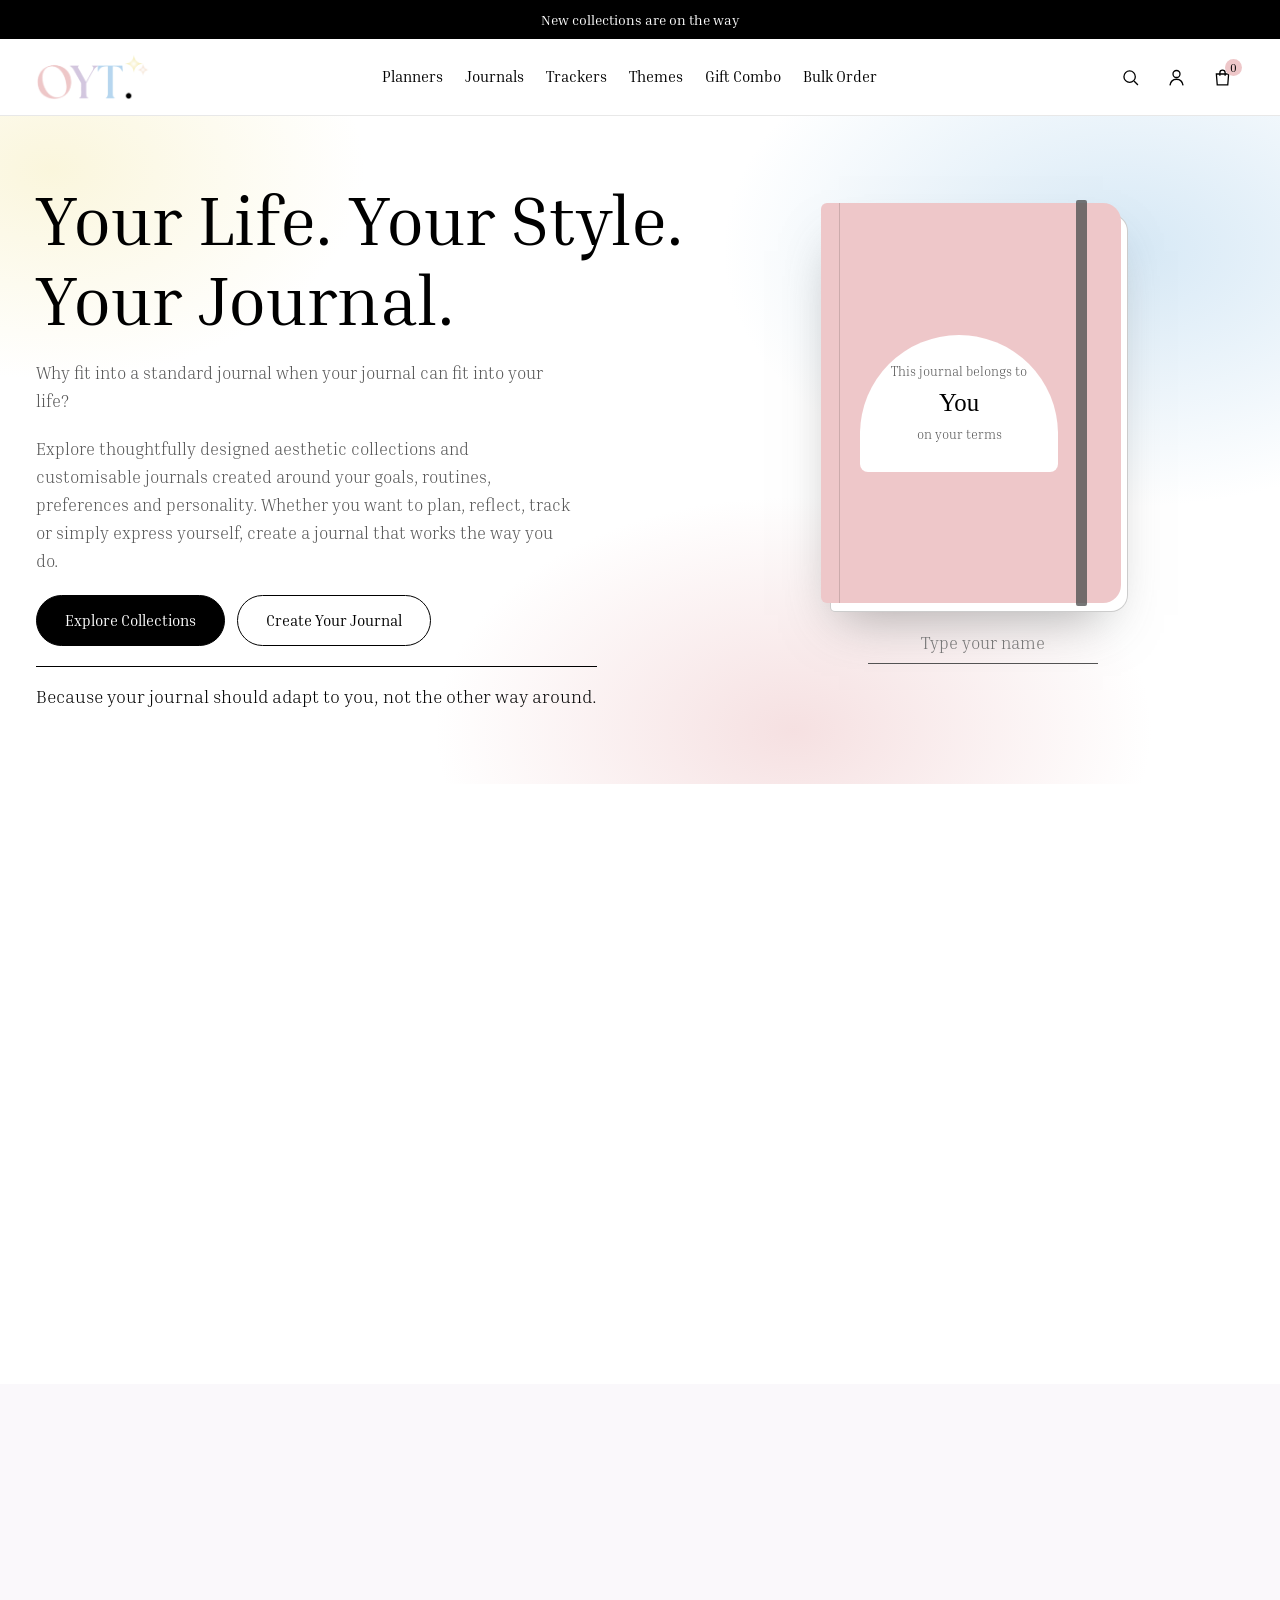
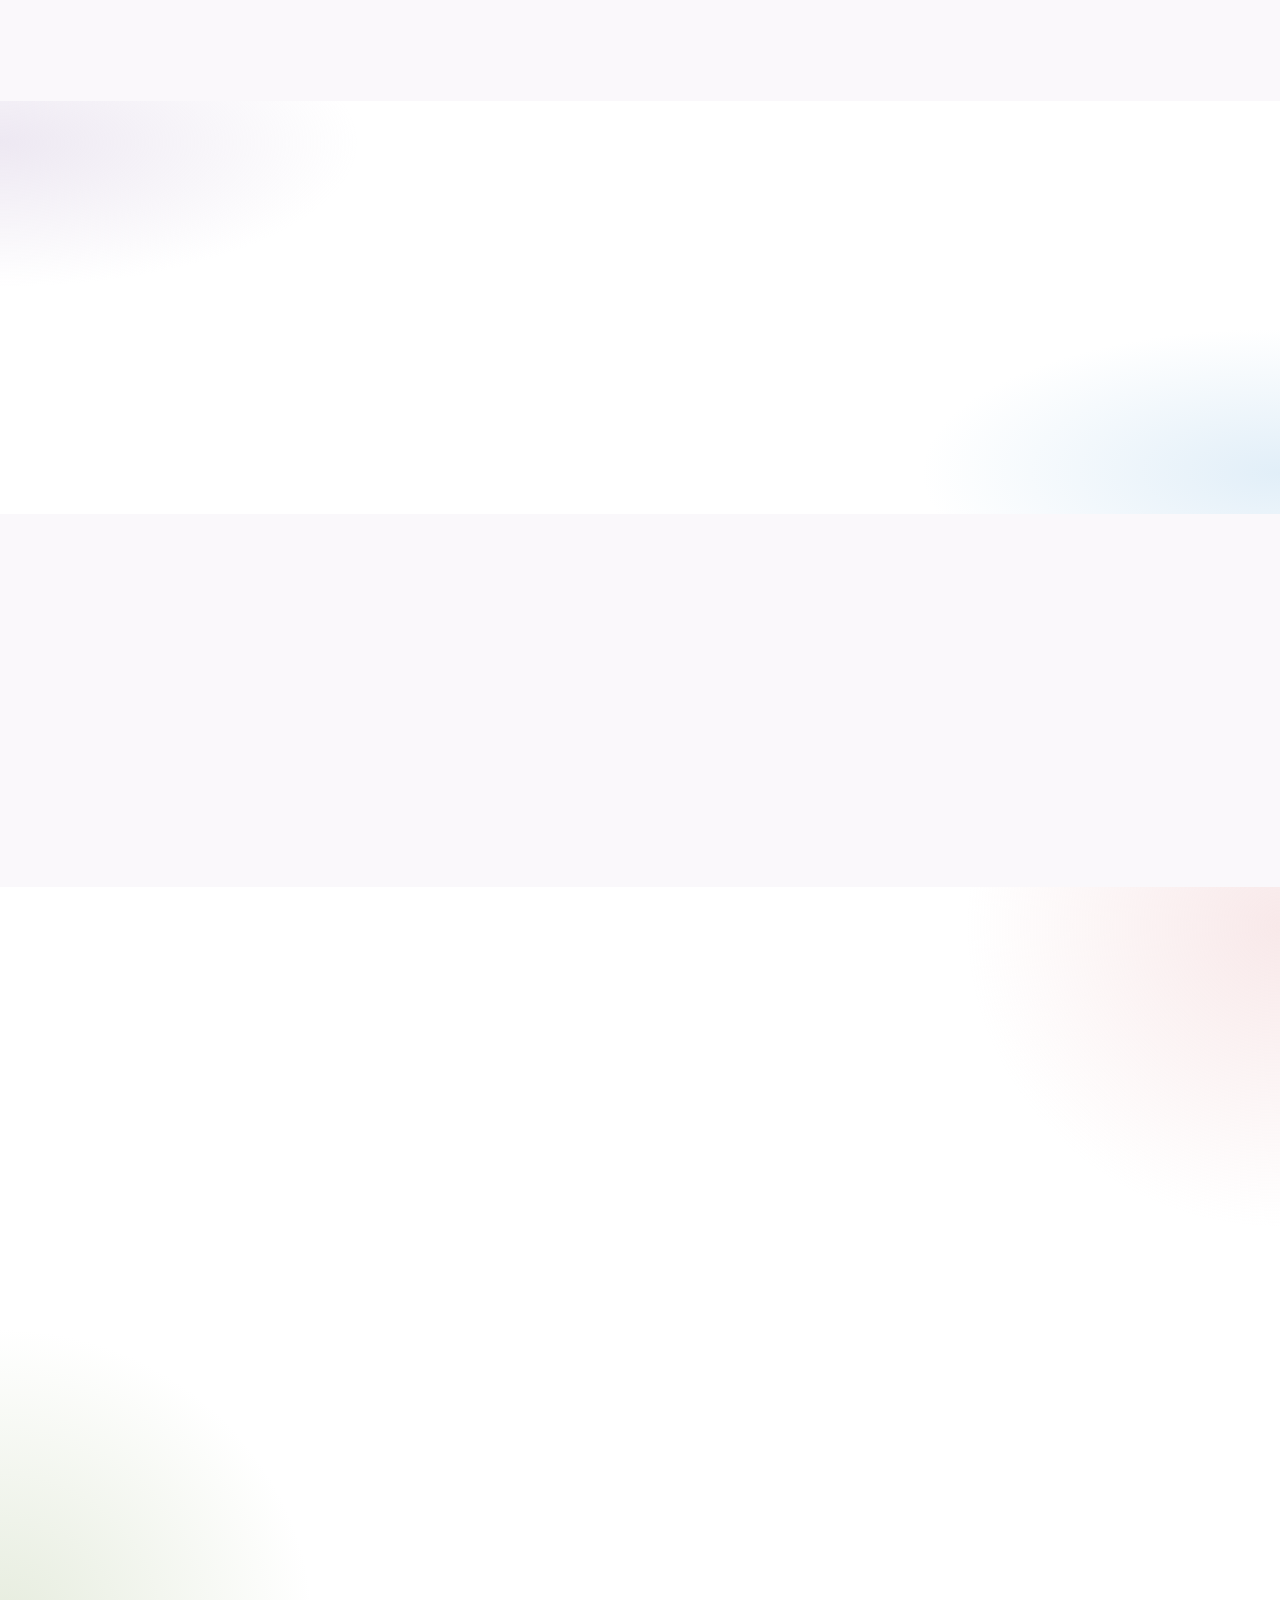
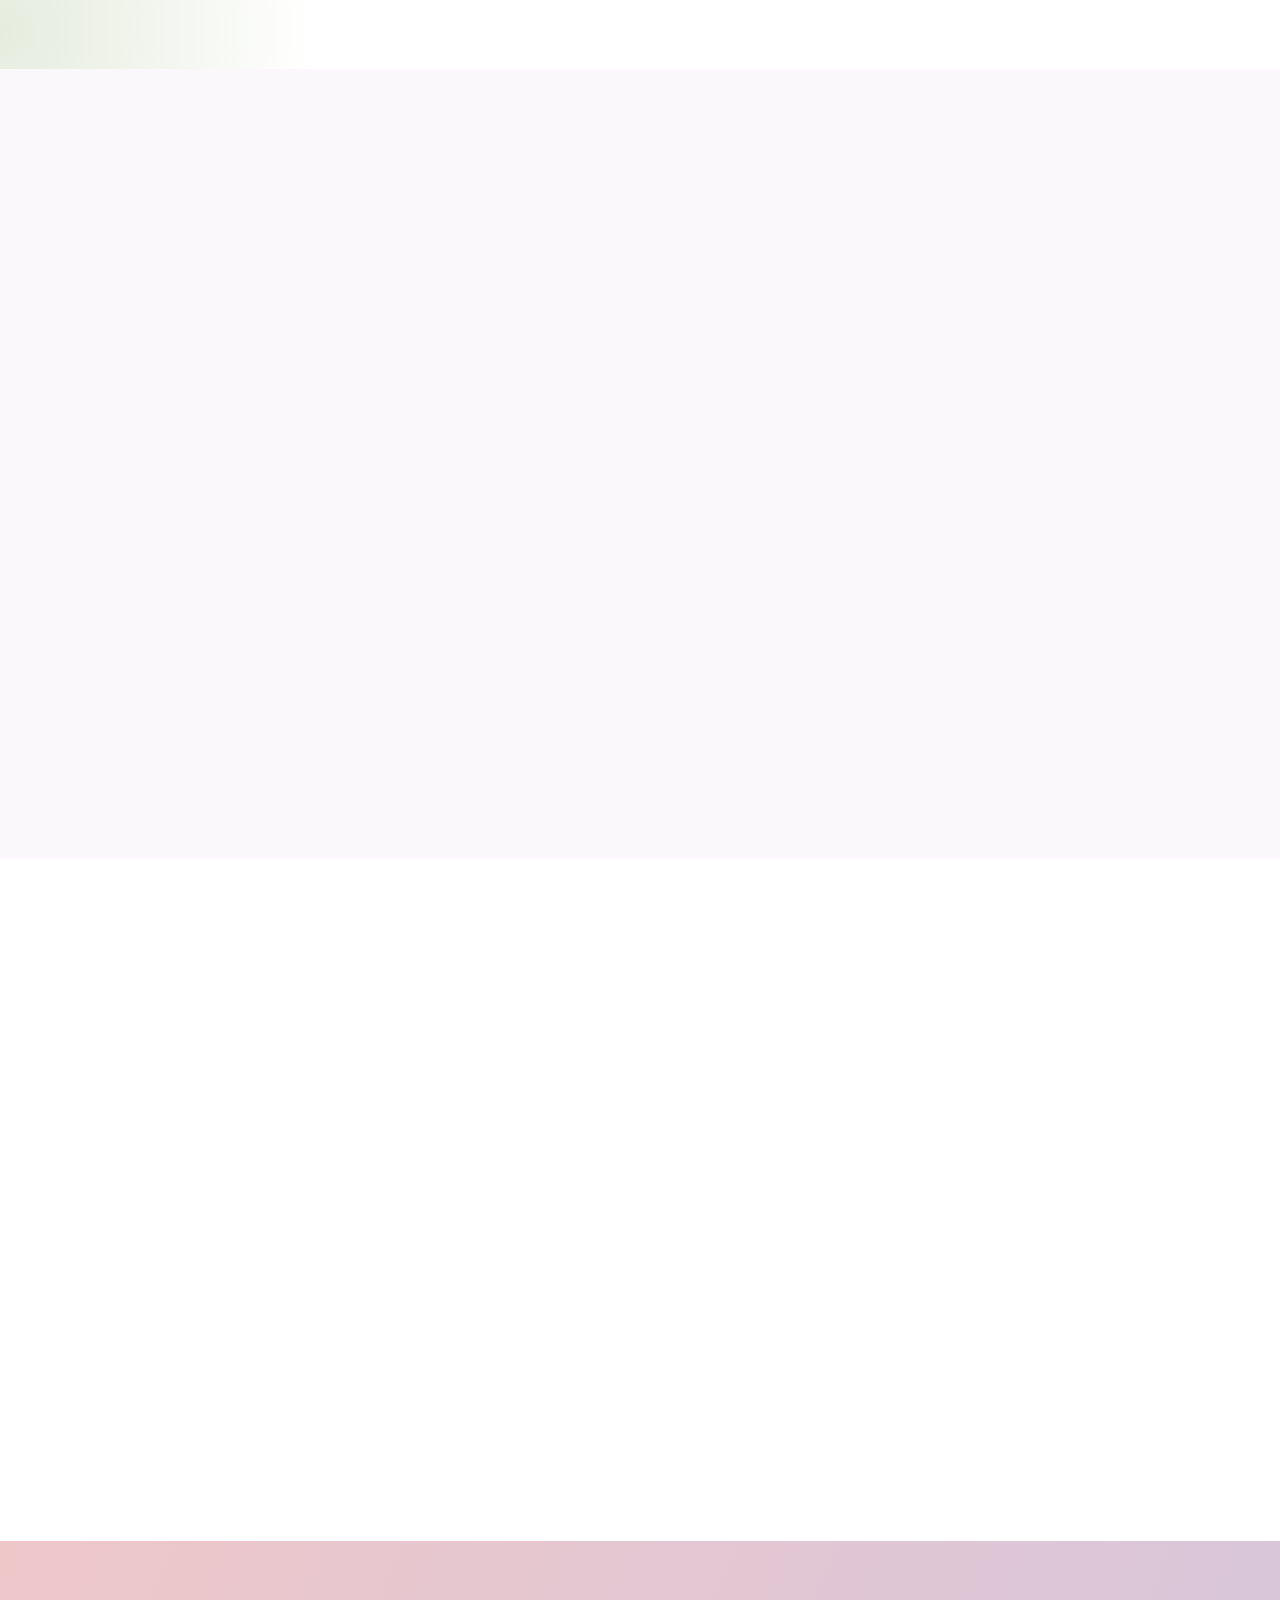
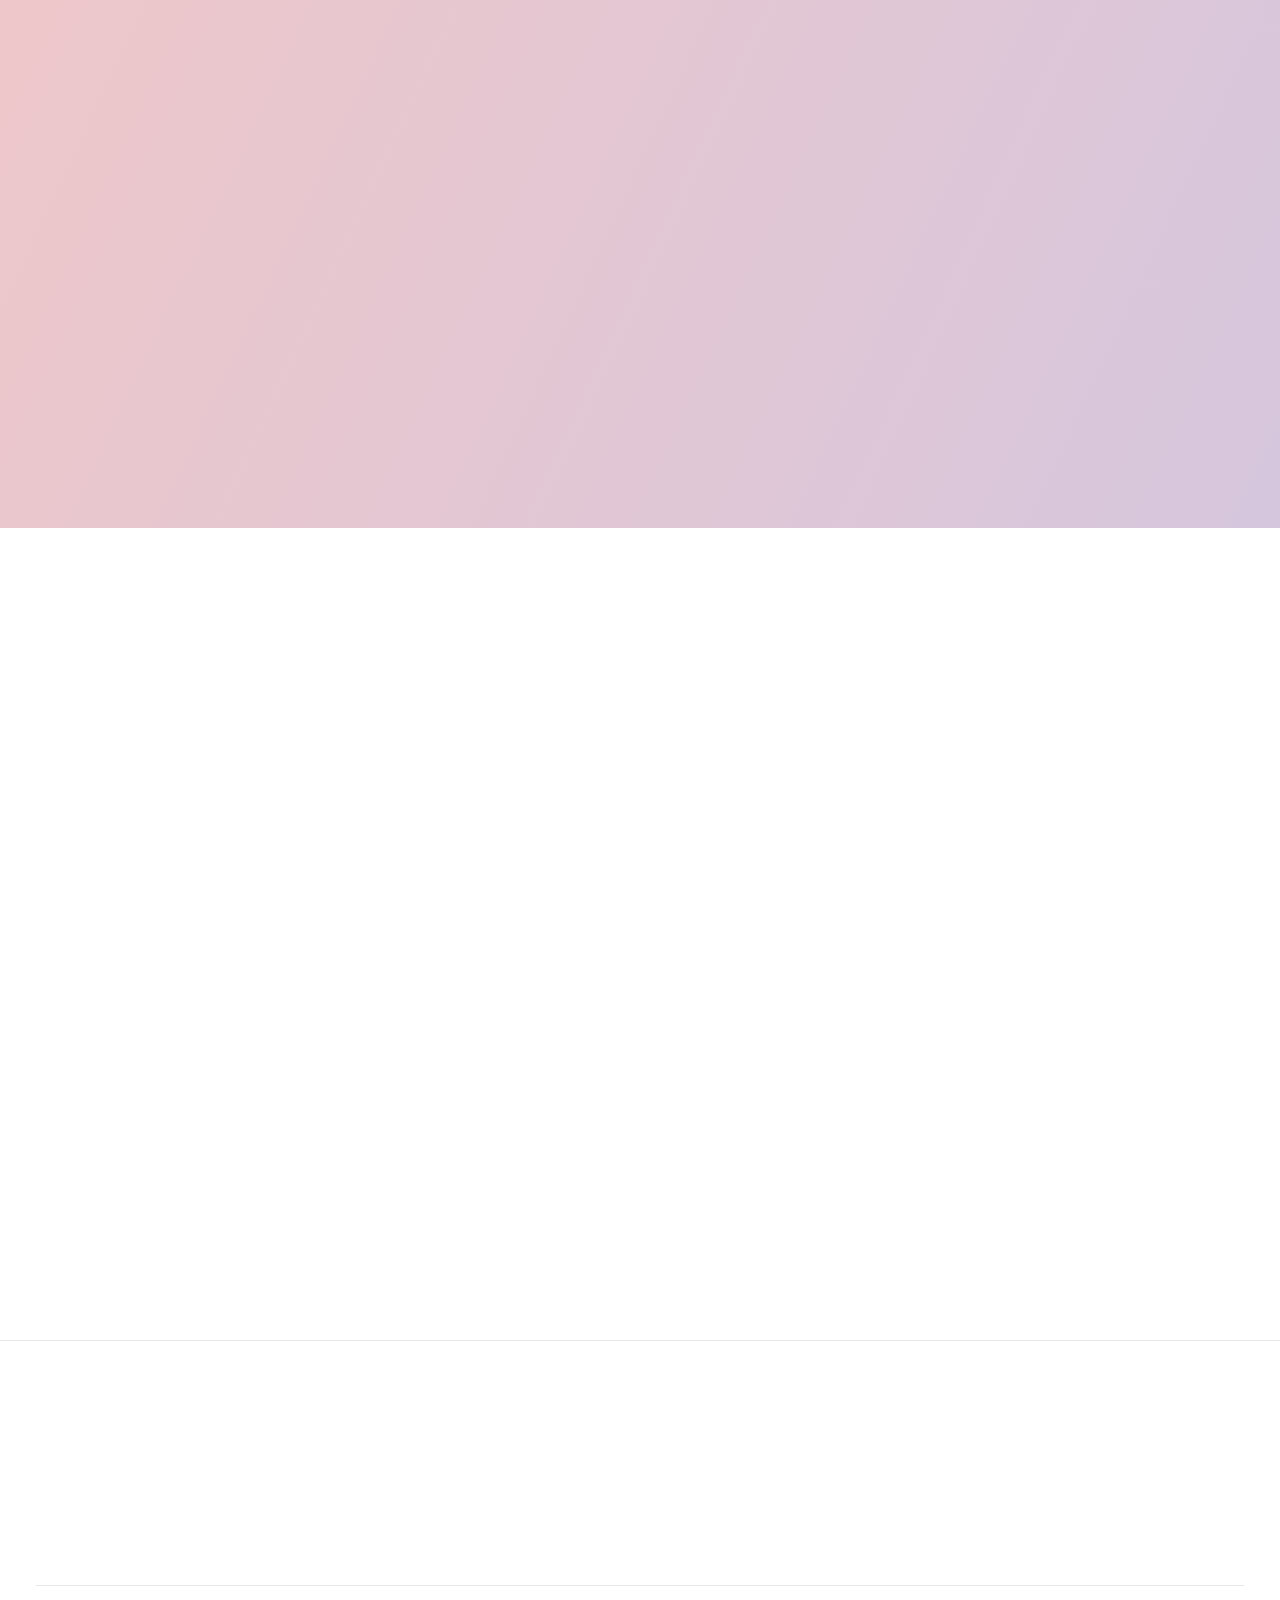
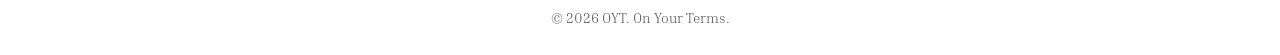
==== commit a62b5cc2: "commit" ====
--- a/index.html
+++ b/index.html
@@ -238,7 +238,7 @@
             </blockquote>
             <p>Your routines are different. Your goals are different. Your way of thinking is different. So why
                 should your journal look the same as everyone else's?</p>
-            <a class="btn" href="#">Create Your Journal</a>
+            <a class="btn" href="#studio">Create Your Journal</a>
         </div>
     </div>
 
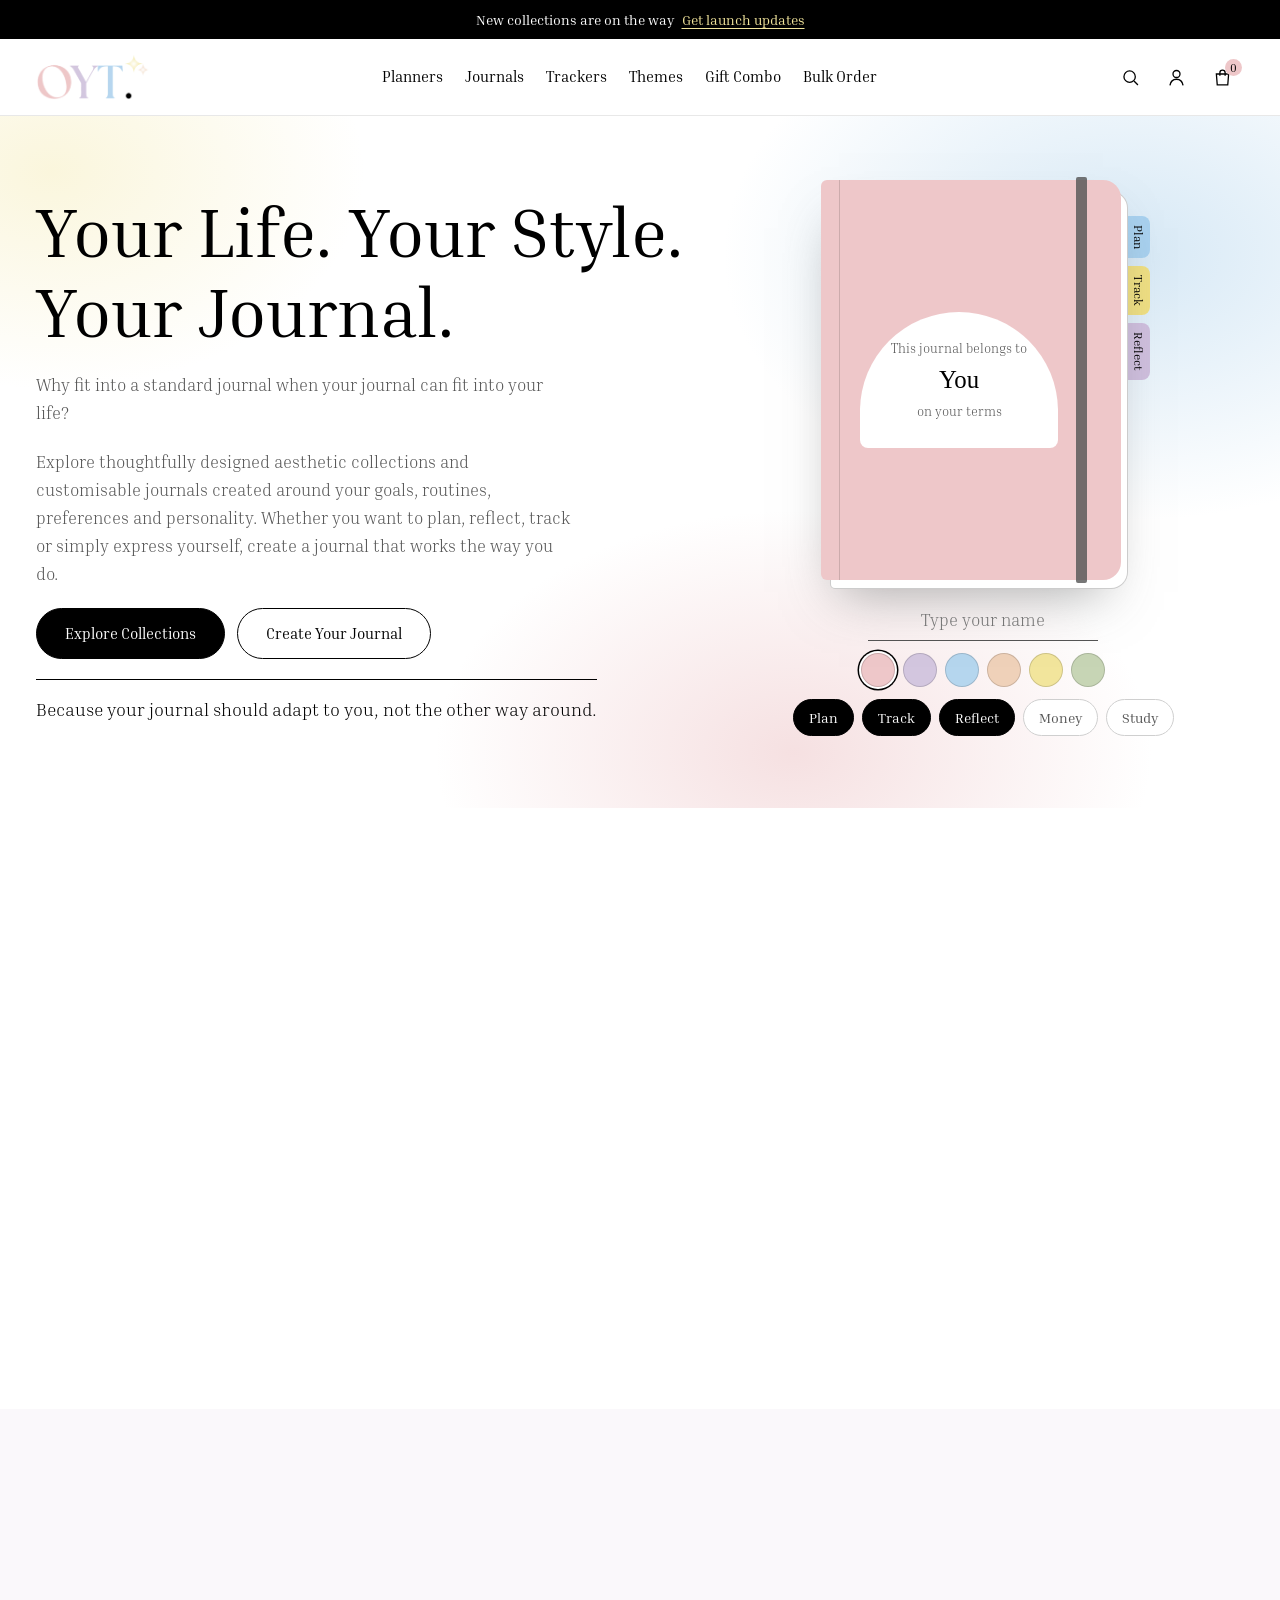
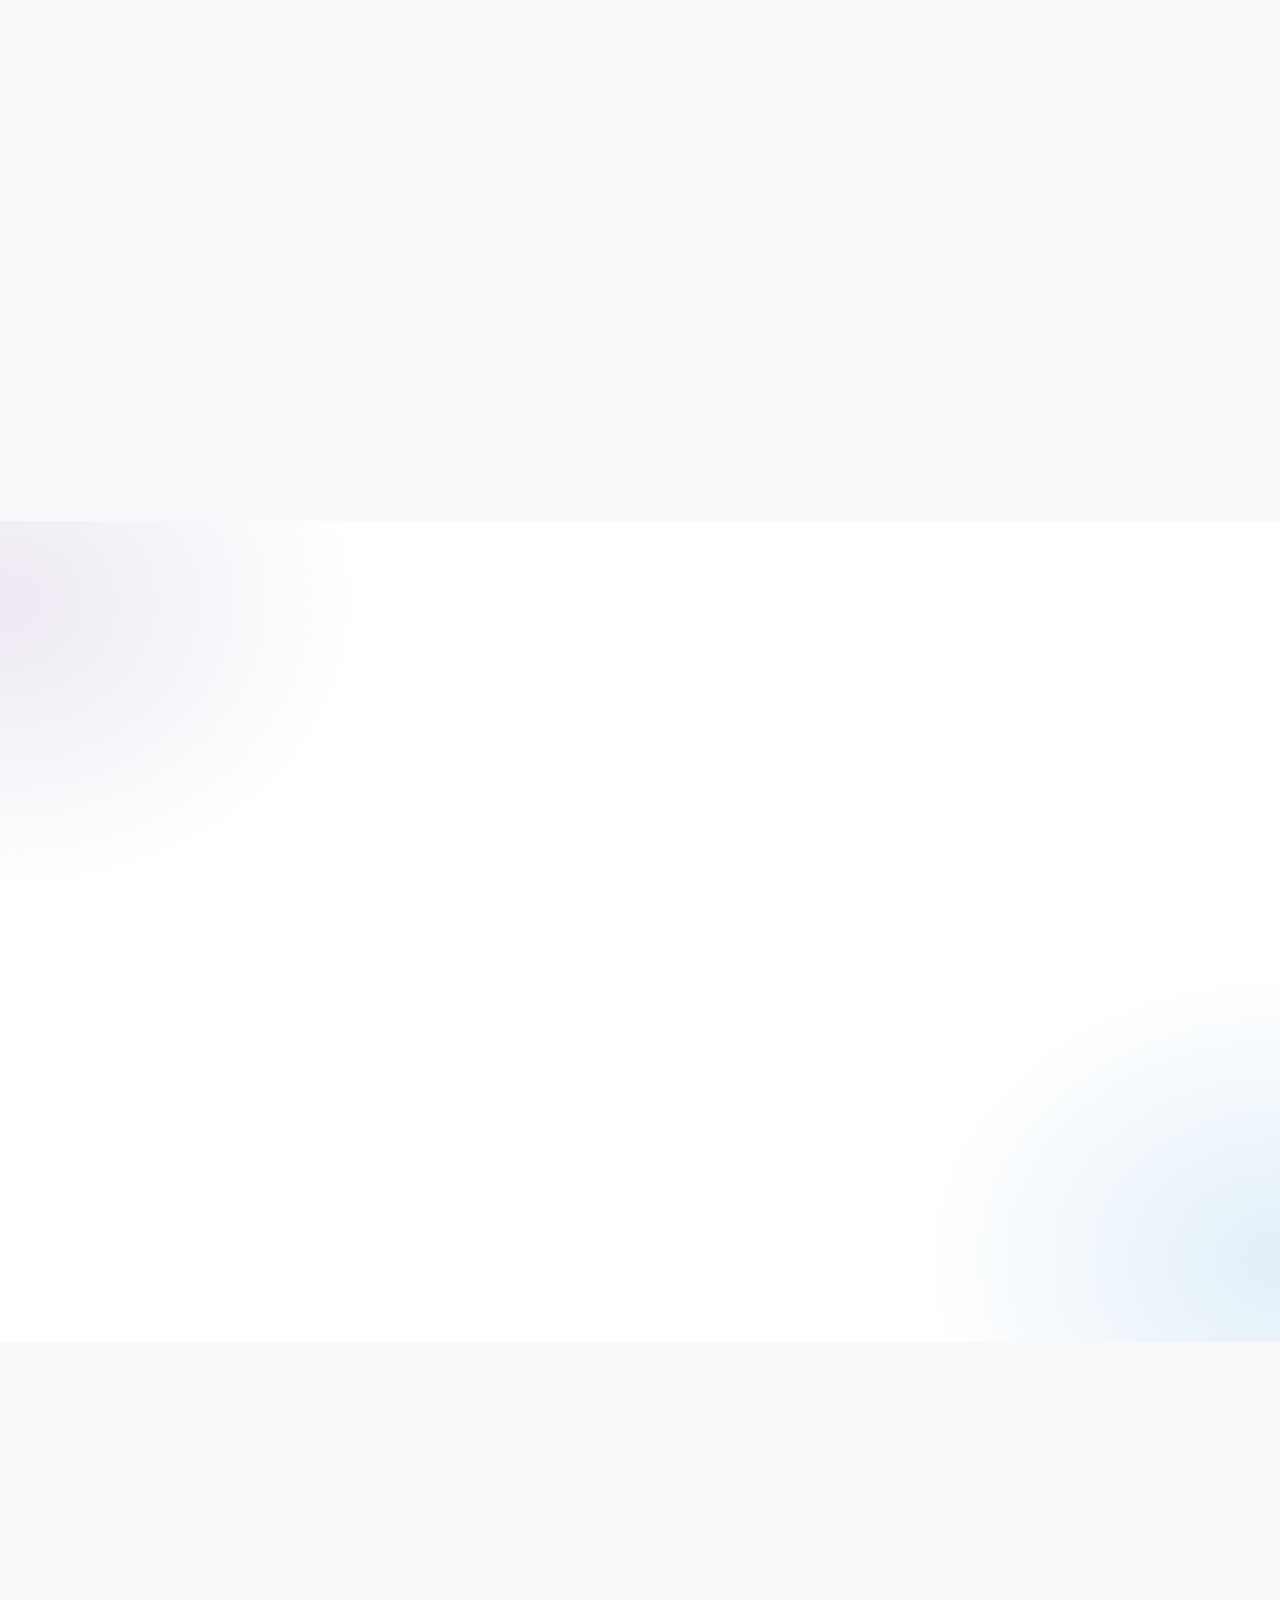
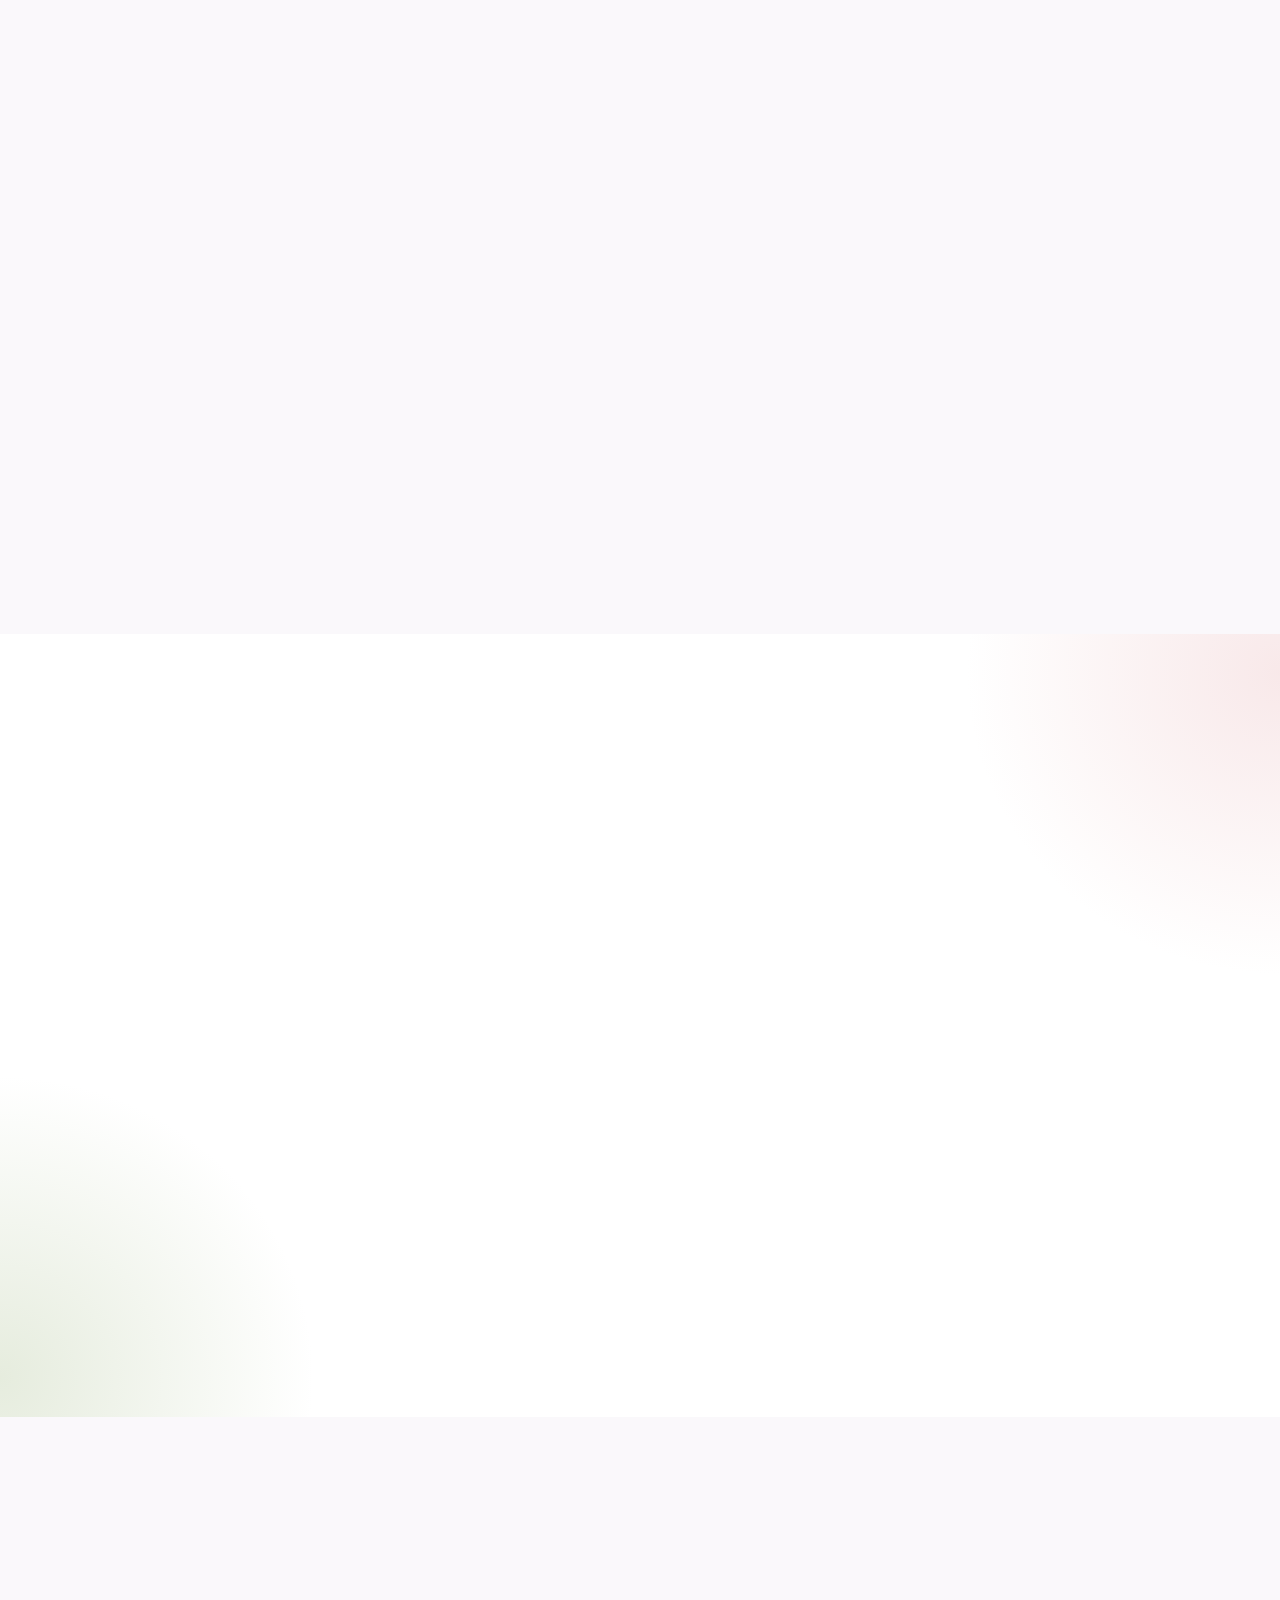
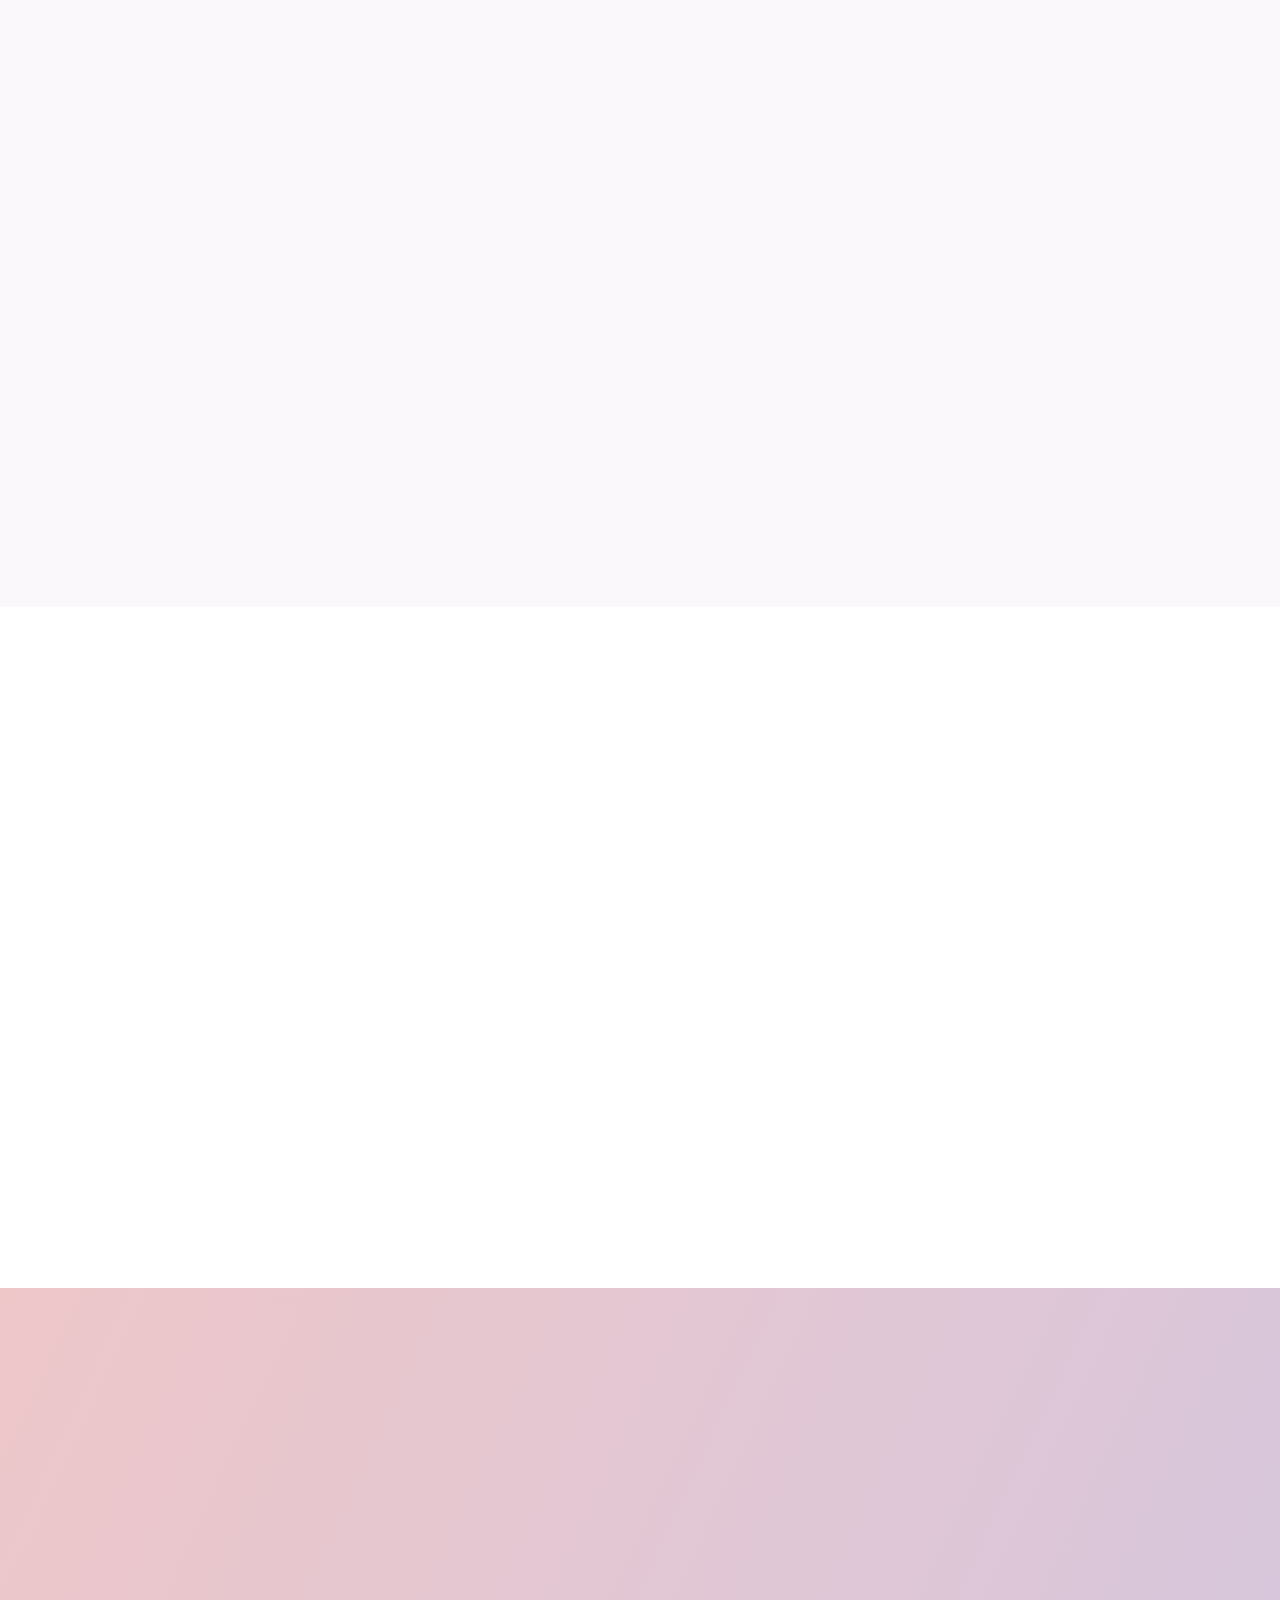
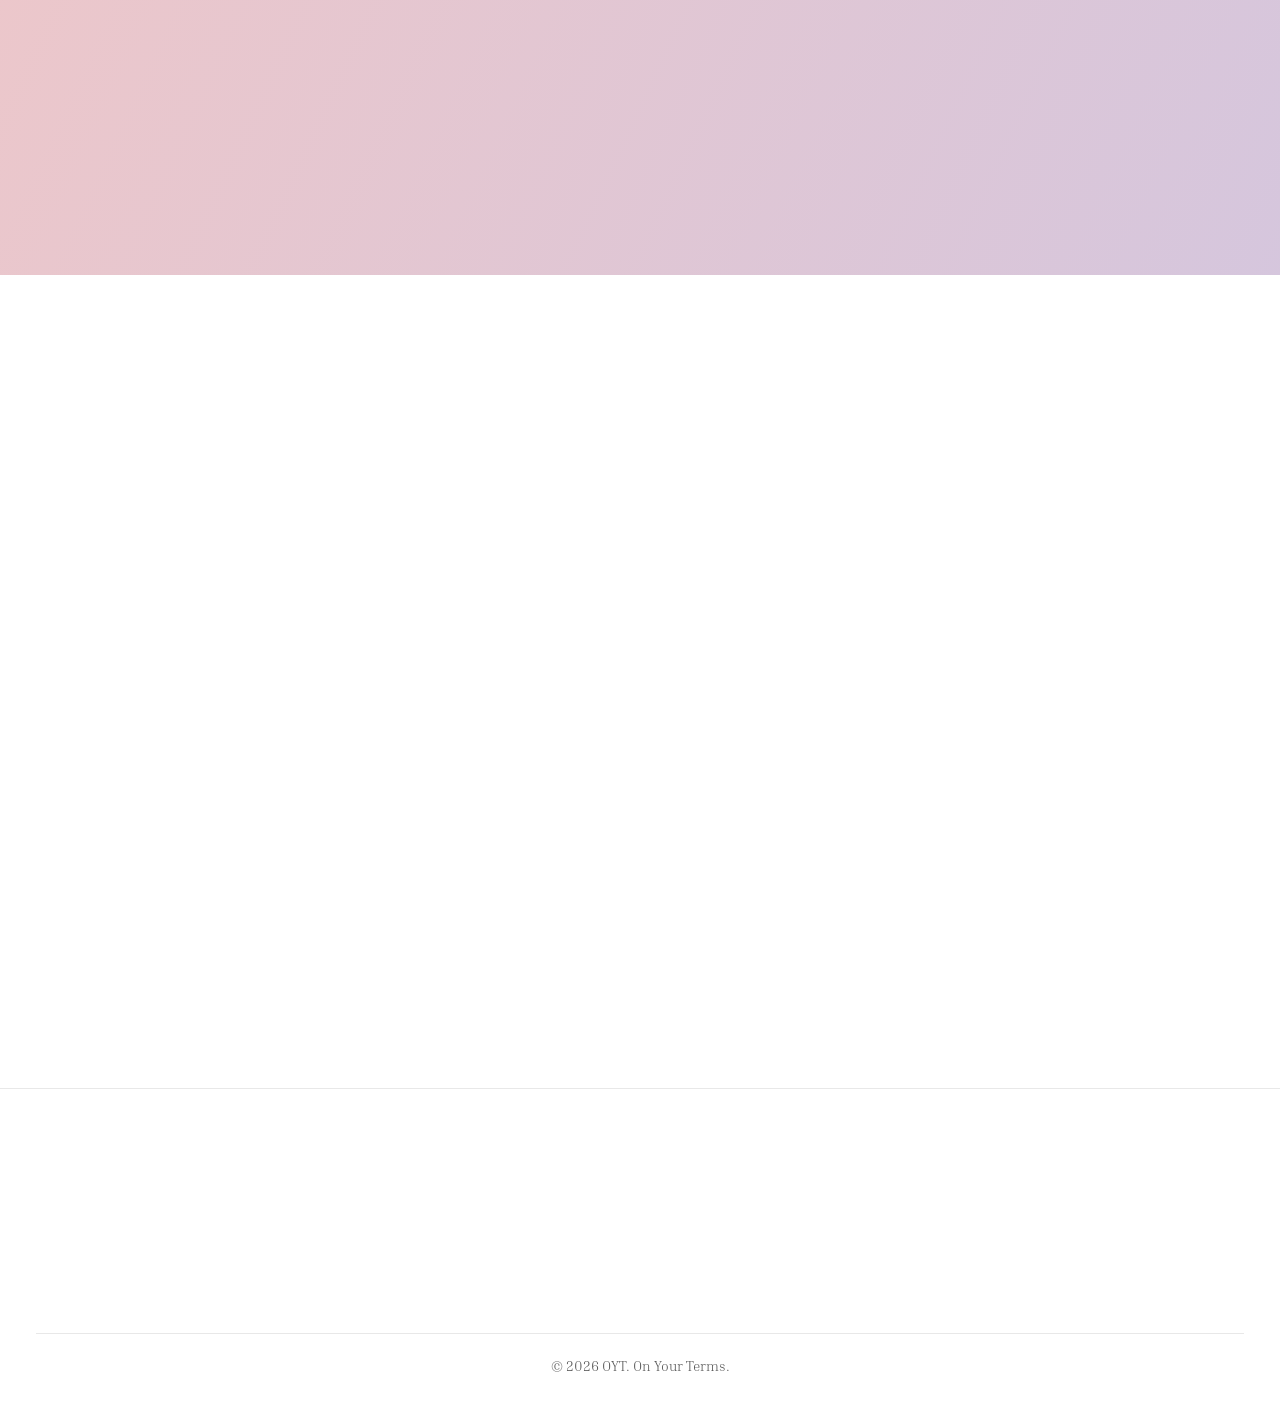
==== commit b17c2e66: "commit" ====
--- a/index.html
+++ b/index.html
@@ -1,311 +1,1696 @@
-<!doctype html>
-<html>
-
+<!DOCTYPE html>
+<html lang="en">
 <head>
-    <meta charset=utf8>
-    <meta name=viewport content="width=device-width,initial-scale=1,viewport-fit=cover">
-    <link rel="stylesheet" href="style.css">
-    <title>ON YOUR TERMS</title>
+<meta charset="utf-8">
+<meta name="viewport" content="width=device-width, initial-scale=1">
+<title>OYT On Your Terms</title>
+<link rel="stylesheet" href="https://fonts.googleapis.com/css2?family=Gilda+Display&family=Jost:wght@300;400;500;600&display=swap">
+<style>
+@import url('https://fonts.googleapis.com/css2?family=Inria+Serif:ital,wght@0,300;0,400;0,700;1,300;1,400;1,700&display=swap');
+
+:root {
+    --pink: #eec7c9;
+    --purple: #d3c6df;
+    --blue: #b5d6ee;
+    --peach: #efd1b9;
+    --yellow: #f2e59c;
+    --green: #c7d5b5;
+    --grey: #545454;
+    --black: #000;
+    --white: #fff;
+
+    /* OYT brand typography */
+    --heading-font: 'Times New Roman MT Condensed', 'Times New Roman', Times, serif;
+    --body-font: 'Inria Serif', Georgia, serif;
+    --script-font: 'Amsterdam One', 'Brush Script MT', cursive;
+
+    /* Existing site-wide aliases used throughout this stylesheet */
+    --serif: var(--heading-font);
+    --sans: var(--body-font);
+
+    --line: #e8e8e8;
+    --wrap: 1200px
+}
+
+/* Use this class for occasional Amsterdam One decorative text.
+   Load the licensed Amsterdam One .woff2 file with @font-face for an exact match. */
+.script-font {
+    font-family: var(--script-font);
+    font-weight: 400;
+}
+
+* {
+    box-sizing: border-box
+}
+
+html {
+    scroll-behavior: smooth;
+    scroll-padding-top: 90px
+}
+
+body {
+    margin: 0;
+    background: var(--white);
+    color: var(--grey);
+    font: 300 17px/1.65 var(--sans)
+}
+
+h1,
+h2,
+h3 {
+    font-weight: 400;
+    color: var(--black);
+    line-height: 1.15;
+    margin: 0;
+    text-wrap: balance
+}
+
+h1 {
+    font-size: clamp(2.6rem, 5.4vw, 4.4rem)
+}
+
+h2 {
+    font-size: clamp(2rem, 3.8vw, 3rem)
+}
+
+h3 {
+    font-size: 1.4rem
+}
+
+p {
+    margin: 0
+}
+
+a {
+    color: inherit;
+    text-decoration: none
+}
+
+img {
+    max-width: 100%;
+    display: block
+}
+
+button,
+input {
+    font: inherit;
+    color: inherit
+}
+
+button {
+    cursor: pointer
+}
+
+:focus-visible {
+    outline: 2px solid var(--black);
+    outline-offset: 3px
+}
+
+.in {
+    max-width: calc(var(--wrap) + 48px);
+    margin: auto;
+    padding-left: max(20px, env(safe-area-inset-left, 0px));
+    padding-right: max(20px, env(safe-area-inset-right, 0px))
+}
+
+section {
+    padding-block: 88px
+}
+
+.head {
+    text-align: center;
+    max-width: 660px;
+    margin: 0 auto 46px;
+    display: grid;
+    gap: 12px
+}
+
+.btn {
+    display: inline-flex;
+    align-items: center;
+    justify-content: center;
+    border: 1px solid var(--black);
+    border-radius: 99px;
+    padding: 12px 28px;
+    font-weight: 500;
+    font-size: 15px;
+    background: var(--black);
+    color: var(--white);
+    transition: background .2s, color .2s
+}
+
+.btn:hover {
+    background: var(--grey)
+}
+
+.btn.alt {
+    background: transparent;
+    color: var(--black)
+}
+
+.btn.alt:hover {
+    background: var(--black);
+    color: var(--white)
+}
+
+.bar {
+    background: var(--black);
+    color: var(--white);
+    text-align: center;
+    font-size: 14px;
+    padding: 8px 16px;
+    font-weight: 400
+}
+
+.bar a {
+    text-decoration: underline;
+    text-underline-offset: 3px;
+    margin-left: 8px;
+    color: var(--yellow)
+}
+
+header {
+    position: sticky;
+    top: env(safe-area-inset-top, 0px);
+    z-index: 20;
+    background: var(--white);
+    border-bottom: 1px solid var(--line)
+}
+
+.nav {
+    display: flex;
+    align-items: center;
+    gap: 22px;
+    height: 76px
+}
+
+.logo img {
+    height: 46px;
+    width: auto
+}
+
+.links {
+    display: flex;
+    gap: 22px;
+    margin: 0 auto;
+    font-size: 15px;
+    font-weight: 400;
+    color: var(--black);
+    white-space: nowrap
+}
+
+.links a {
+    padding: 6px 0;
+    border-bottom: 2px solid transparent
+}
+
+.links a:hover {
+    border-color: var(--pink)
+}
+
+.tools {
+    display: flex;
+    gap: 4px
+}
+
+.ic {
+    width: 42px;
+    height: 42px;
+    border: 0;
+    background: none;
+    border-radius: 50%;
+    display: grid;
+    place-items: center;
+    position: relative;
+    color: var(--black)
+}
+
+.ic:hover {
+    background: #f6f3f8
+}
+
+.ic svg {
+    width: 21px;
+    height: 21px;
+    fill: none;
+    stroke: currentColor;
+    stroke-width: 1.5
+}
+
+#count {
+    position: absolute;
+    top: 3px;
+    right: 2px;
+    background: var(--pink);
+    border-radius: 99px;
+    min-width: 17px;
+    font: 500 11px/17px var(--sans);
+    text-align: center
+}
+
+#menu {
+    display: none
+}
+
+.search {
+    border-top: 1px solid var(--line);
+    padding-block: 14px
+}
+
+.search input {
+    width: 100%;
+    border: 1px solid #bbb;
+    border-radius: 99px;
+    padding: 11px 20px
+}
+
+#results {
+    display: flex;
+    flex-wrap: wrap;
+    gap: 8px;
+    margin-top: 10px;
+    font-size: 15px
+}
+
+@media(max-width:1080px) {
+    #menu {
+        display: grid
+    }
+
+    .nav {
+        gap: 6px
+    }
+
+    .tools {
+        margin-left: auto
+    }
+
+    .links {
+        display: none;
+        position: absolute;
+        top: 76px;
+        left: 0;
+        right: 0;
+        background: var(--white);
+        flex-direction: column;
+        padding: 12px 24px 20px;
+        gap: 6px;
+        border-bottom: 1px solid var(--line);
+        max-height: 75vh;
+        overflow: auto
+    }
+
+    .links.open {
+        display: flex
+    }
+}
+
+@media(max-width:480px) {
+    .logo img {
+        height: 34px
+    }
+
+    .ic {
+        width: 36px
+    }
+
+    .tools {
+        gap: 0
+    }
+}
+
+.hero {
+    padding-block: 64px 72px;
+    background: radial-gradient(45% 55% at 88% 20%, rgba(181, 214, 238, .55), transparent 70%), radial-gradient(40% 50% at 62% 92%, rgba(238, 199, 201, .55), transparent 70%), radial-gradient(35% 45% at 4% 8%, rgba(242, 229, 156, .35), transparent 70%)
+}
+
+.hgrid {
+    display: grid;
+    grid-template-columns: 1.1fr .9fr;
+    gap: 48px;
+    align-items: center
+}
+
+.hgrid>* {
+    min-width: 0
+}
+
+.copy {
+    display: grid;
+    gap: 20px;
+    justify-items: start
+}
+
+.copy h1 span {
+    display: block;
+    white-space: nowrap
+}
+
+.copy p {
+    max-width: 54ch
+}
+
+.cta {
+    display: flex;
+    flex-wrap: wrap;
+    gap: 12px
+}
+
+.note {
+    font-size: 1.15rem;
+    color: var(--black);
+    border-top: 1px solid var(--black);
+    padding-top: 14px
+}
+
+.studio {
+    display: grid;
+    justify-items: center;
+    gap: 20px
+}
+
+.book {
+    --c: var(--pink);
+    position: relative;
+    width: min(300px, 72vw);
+    aspect-ratio: 3/4;
+    margin-right: 24px
+}
+
+.cover {
+    position: absolute;
+    inset: 0;
+    border-radius: 6px 18px 18px 6px;
+    background-color: var(--c);
+    box-shadow: 8px 10px 0 -2px #fff, 8px 10px 0 -1px #ccc, 0 30px 50px -18px rgba(84, 84, 84, .5);
+    display: grid;
+    place-items: center;
+    transition: background-color .35s;
+    z-index: 2
+}
+
+.cover:before {
+    content: "";
+    position: absolute;
+    left: 18px;
+    top: 0;
+    bottom: 0;
+    width: 1px;
+    background: rgba(0, 0, 0, .14)
+}
+
+.cover:after {
+    content: "";
+    position: absolute;
+    right: 34px;
+    top: -3px;
+    bottom: -3px;
+    width: 11px;
+    background: rgba(84, 84, 84, .8);
+    border-radius: 2px
+}
+
+.label {
+    background: var(--white);
+    width: 66%;
+    margin-right: 8%;
+    padding: 26px 10px;
+    text-align: center;
+    border-radius: 99px 99px 8px 8px;
+    color: var(--black);
+    display: grid;
+    gap: 6px
+}
+
+.label b {
+    font: 400 1.55rem/1.2 var(--serif);
+    overflow-wrap: anywhere
+}
+
+.label small {
+    font-size: 13px;
+    color: var(--grey)
+}
+
+.tabs {
+    position: absolute;
+    left: calc(100% - -2px);
+    top: 36px;
+    display: grid;
+    gap: 8px;
+    z-index: 1
+}
+
+.tabs i {
+    font: 400 12px/1 var(--sans);
+    font-style: normal;
+    writing-mode: vertical-rl;
+    padding: 9px 6px 9px 9px;
+    border-radius: 0 8px 8px 0;
+    color: var(--black)
+}
+
+.controls {
+    display: grid;
+    gap: 12px;
+    justify-items: center;
+    width: 100%;
+    max-width: 400px
+}
+
+.row {
+    display: flex;
+    flex-wrap: wrap;
+    gap: 8px;
+    justify-content: center
+}
+
+.sw {
+    width: 34px;
+    height: 34px;
+    border-radius: 50%;
+    border: 1px solid rgba(0, 0, 0, .15);
+    background: var(--c)
+}
+
+.sw[aria-pressed=true] {
+    box-shadow: 0 0 0 2px #fff, 0 0 0 3.5px #000
+}
+
+.chip {
+    border: 1px solid #cfcfcf;
+    background: var(--white);
+    border-radius: 99px;
+    padding: 6px 15px;
+    font-size: 14px;
+    font-weight: 400
+}
+
+.chip[aria-pressed=true] {
+    background: var(--black);
+    border-color: var(--black);
+    color: var(--white)
+}
+
+#name {
+    border: 0;
+    border-bottom: 1px solid var(--grey);
+    background: transparent;
+    text-align: center;
+    padding: 6px;
+    width: 230px
+}
+
+@media(max-width:860px) {
+    .hgrid {
+        grid-template-columns: minmax(0, 1fr)
+    }
+
+    .hero {
+        padding-top: 40px
+    }
+}
+
+@media(max-width:480px) {
+    .copy h1 span {
+        white-space: normal
+    }
+}
+
+.cats {
+    display: grid;
+    grid-template-columns: repeat(4, 1fr);
+    gap: 20px
+}
+
+.cat {
+    background: var(--c);
+    border-radius: 200px 200px 18px 18px;
+    padding: 46px 18px 28px;
+    text-align: center;
+    display: grid;
+    gap: 14px;
+    justify-items: center;
+    transition: transform .25s
+}
+
+.cat:hover {
+    transform: translateY(-6px)
+}
+
+.cat svg {
+    width: 92px;
+    height: 92px;
+    background: #fff;
+    border-radius: 50%;
+    padding: 22px;
+    fill: none;
+    stroke: #000;
+    stroke-width: 1.2;
+    stroke-linecap: round;
+    stroke-linejoin: round
+}
+
+.cat p {
+    font-size: 15px;
+    color: #333
+}
+
+.cat u {
+    font-weight: 500;
+    color: #000;
+    text-underline-offset: 4px;
+    font-size: 15px
+}
+
+.prods {
+    display: grid;
+    grid-template-columns: repeat(4, 1fr);
+    gap: 22px
+}
+
+.prod {
+    display: grid;
+    gap: 10px;
+    align-content: start;
+    min-width: 0
+}
+
+.shot {
+    background: #f7f6f8;
+    border-radius: 14px;
+    padding: 30px 22%;
+}
+
+.mini {
+    aspect-ratio: 3/4;
+    border-radius: 4px 10px 10px 4px;
+    box-shadow: 0 18px 24px -14px rgba(0, 0, 0, .4);
+    background: var(--art);
+    display: grid;
+    place-items: center;
+    position: relative
+}
+
+.mini:before {
+    content: "";
+    position: absolute;
+    left: 9px;
+    top: 0;
+    bottom: 0;
+    width: 1px;
+    background: rgba(0, 0, 0, .13)
+}
+
+.mini span {
+    background: #fff;
+    color: #000;
+    font: 400 14px/1.25 var(--serif);
+    padding: 9px 8px;
+    text-align: center;
+    width: 72%
+}
+
+.prod h3 {
+    font-size: 1.2rem
+}
+
+.prod p {
+    font-size: 15px
+}
+
+.prod .btn {
+    padding: 9px 18px;
+    justify-self: start
+}
+
+.tint {
+    background: #faf8fb
+}
+
+.purpose {
+    display: grid;
+    grid-template-columns: 300px 1fr;
+    gap: 28px;
+    align-items: stretch
+}
+
+.plist {
+    display: grid;
+    gap: 8px;
+    align-content: start
+}
+
+.plist button {
+    text-align: left;
+    padding: 13px 20px;
+    border: 1px solid var(--line);
+    background: #fff;
+    border-radius: 12px;
+    font-weight: 400;
+    color: #000
+}
+
+.plist button[aria-selected=true] {
+    background: var(--c);
+    border-color: var(--c)
+}
+
+.panel {
+    background: var(--c);
+    border-radius: 24px;
+    padding: 46px;
+    display: grid;
+    gap: 18px;
+    align-content: center;
+    justify-items: start;
+    transition: background .3s;
+    min-width: 0
+}
+
+.panel p,
+.panel li {
+    color: #222
+}
+
+.panel ul {
+    list-style: none;
+    padding: 0;
+    margin: 0;
+    display: flex;
+    flex-wrap: wrap;
+    gap: 10px
+}
+
+.panel li {
+    background: #fff;
+    border-radius: 99px;
+    padding: 7px 16px;
+    font-size: 15px
+}
+
+.themes {
+    display: grid;
+    grid-template-columns: repeat(4, 1fr);
+    gap: 20px
+}
+
+.theme {
+    min-height: 250px;
+    border-radius: 16px;
+    background: var(--art);
+    display: flex;
+    align-items: flex-end;
+    padding: 14px
+}
+
+.theme div {
+    background: #fff;
+    border-radius: 10px;
+    padding: 12px 16px;
+    width: 100%
+}
+
+.theme h3 {
+    font-size: 1.2rem
+}
+
+.theme p {
+    font-size: 14px;
+    line-height: 1.4
+}
+
+.theme.last {
+    background: #000;
+    align-items: center;
+    justify-content: center;
+    text-align: center;
+    color: #fff;
+    flex-direction: column;
+    gap: 16px;
+    padding: 22px
+}
+
+.theme.last h3 {
+    color: #fff
+}
+
+.theme.last .btn {
+    background: #fff;
+    color: #000;
+    border-color: #fff
+}
+
+.steps {
+    display: grid;
+    grid-template-columns: repeat(4, 1fr);
+    gap: 24px;
+    list-style: none;
+    margin: 0;
+    padding: 0;
+    counter-reset: s
+}
+
+.steps li {
+    counter-increment: s;
+    border-top: 1px solid #000;
+    padding-top: 20px;
+    display: grid;
+    gap: 8px;
+    align-content: start
+}
+
+.steps li:before {
+    content: counter(s);
+    width: 46px;
+    height: 46px;
+    border-radius: 50%;
+    background: var(--c);
+    display: grid;
+    place-items: center;
+    font: 400 1.3rem var(--serif);
+    color: #000
+}
+
+.yours {
+    display: grid;
+    grid-template-columns: repeat(2, 1fr);
+    gap: 20px
+}
+
+.yours article {
+    background: var(--c);
+    border-radius: 20px;
+    padding: 34px;
+    display: grid;
+    gap: 10px;
+    align-content: start
+}
+
+.yours p {
+    color: #222;
+    max-width: 48ch
+}
+
+.closing {
+    text-align: center;
+    font: 400 1.7rem/1.4 var(--serif);
+    color: #000;
+    margin-top: 40px
+}
+
+.why {
+    display: grid;
+    grid-template-columns: .8fr 1.2fr;
+    gap: 56px;
+    align-items: start
+}
+
+.why>* {
+    min-width: 0
+}
+
+.why dl {
+    margin: 0
+}
+
+.why dl div {
+    display: grid;
+    grid-template-columns: 210px 1fr;
+    gap: 20px;
+    padding: 22px 0;
+    border-bottom: 1px solid var(--line)
+}
+
+.why dt {
+    font: 400 1.25rem var(--serif);
+    color: #000
+}
+
+.why dd {
+    margin: 0
+}
+
+.lead {
+    display: grid;
+    gap: 16px;
+    justify-items: start
+}
+
+.quote {
+    background: linear-gradient(115deg, var(--pink), var(--purple) 50%, var(--blue));
+    text-align: center;
+    padding-block: 110px
+}
+
+.quote blockquote {
+    margin: 0 auto;
+    max-width: 900px;
+    font: 400 clamp(2rem, 4.4vw, 3.4rem)/1.25 var(--serif);
+    color: #000;
+    text-wrap: balance
+}
+
+.quote p {
+    max-width: 620px;
+    margin: 28px auto;
+    color: #1d1d1d
+}
+
+.revs {
+    display: grid;
+    grid-template-columns: repeat(3, 1fr);
+    gap: 20px
+}
+
+.rev {
+    border: 1.5px dashed #bdbdbd;
+    border-radius: 18px;
+    padding: 30px;
+    text-align: center;
+    display: grid;
+    gap: 10px
+}
+
+.news {
+    background: var(--green);
+    border-radius: 28px;
+    padding: 56px 28px;
+    text-align: center;
+    display: grid;
+    gap: 16px;
+    justify-items: center
+}
+
+.news p {
+    color: #1d1d1d;
+    max-width: 52ch
+}
+
+.news form {
+    display: flex;
+    flex-wrap: wrap;
+    gap: 10px;
+    justify-content: center;
+    width: 100%;
+    max-width: 520px
+}
+
+.news input {
+    flex: 1 1 240px;
+    min-width: 0;
+    border: 0;
+    border-radius: 99px;
+    padding: 13px 22px;
+    background: #fff
+}
+
+footer {
+    border-top: 1px solid var(--line);
+    padding-block: 56px 26px;
+    font-size: 15px
+}
+
+.foot {
+    display: grid;
+    grid-template-columns: 1.4fr 1fr 1fr 1fr;
+    gap: 30px
+}
+
+.foot>div {
+    display: grid;
+    gap: 8px;
+    align-content: start
+}
+
+.foot h3 {
+    font-size: 1.15rem
+}
+
+.foot a:hover {
+    color: #000;
+    text-decoration: underline
+}
+
+.foot img {
+    width: 240px
+}
+
+.legal {
+    text-align: center;
+    border-top: 1px solid var(--line);
+    margin-top: 36px;
+    padding-top: 20px;
+    font-size: 14px
+}
+
+#toast {
+    position: fixed;
+    left: 50%;
+    bottom: calc(20px + env(safe-area-inset-bottom, 0px));
+    transform: translateX(-50%);
+    background: #000;
+    color: #fff;
+    border-radius: 99px;
+    padding: 10px 22px;
+    font-size: 14px;
+    z-index: 40;
+    width: max-content;
+    max-width: 90%;
+    text-align: center
+}
+
+@media(max-width:960px) {
+
+    .cats,
+    .prods,
+    .themes,
+    .steps {
+        grid-template-columns: repeat(2, 1fr)
+    }
+
+    .purpose,
+    .why {
+        grid-template-columns: minmax(0, 1fr)
+    }
+
+    .plist {
+        grid-template-columns: repeat(2, 1fr)
+    }
+
+    .foot {
+        grid-template-columns: 1fr 1fr
+    }
+
+    .revs {
+        grid-template-columns: 1fr
+    }
+}
+
+@media(max-width:620px) {
+    section {
+        padding-block: 60px
+    }
+
+    .yours {
+        grid-template-columns: 1fr
+    }
+
+    .why dl div {
+        grid-template-columns: 1fr;
+        gap: 6px
+    }
+
+    .panel {
+        padding: 28px
+    }
+
+    .cats,
+    .prods {
+        gap: 12px
+    }
+
+    .cat {
+        padding: 30px 10px 20px
+    }
+
+    .themes {
+        gap: 10px
+    }
+
+    .theme {
+        min-height: 210px;
+        padding: 8px
+    }
+
+    .theme div {
+        padding: 10px
+    }
+
+    .shot {
+        padding: 18px 14%
+    }
+
+    .mini span {
+        font-size: 12px
+    }
+
+    .steps {
+        grid-template-columns: 1fr
+    }
+}
+
+@media(prefers-reduced-motion:reduce) {
+    * {
+        transition: none !important;
+        scroll-behavior: auto !important
+    }
+}
+
+/* =========================================
+   OYT WEBSITE ANIMATIONS (CSS only)
+   Entrances use `translate`, `scale` and `opacity`, so they
+   never block the `transform` used by hover effects.
+========================================= */
+@media (prefers-reduced-motion: no-preference) {
+
+/* Keyframes */
+@keyframes fadeUp    { from { opacity: 0; translate: 0 35px } }
+@keyframes fadeDown  { from { opacity: 0; translate: 0 -20px } }
+@keyframes fadeLeft  { from { opacity: 0; translate: -40px 0 } }
+@keyframes fadeRight { from { opacity: 0; translate: 40px 0 } }
+@keyframes zoomIn    { from { opacity: 0; scale: .88 } }
+@keyframes popIn     { 0% { opacity: 0; scale: .4 } 70% { scale: 1.12 } 100% { opacity: 1; scale: 1 } }
+@keyframes bookFloat { 0%, 100% { transform: translateY(0) rotate(0) } 50% { transform: translateY(-12px) rotate(-1deg) } }
+@keyframes tabSlide  { from { opacity: 0; translate: -18px 0 } }
+@keyframes gradient  { 0%, 100% { background-position: 0% 50% } 50% { background-position: 100% 50% } }
+@keyframes glow      { 0%, 100% { background-size: 100% 100% } 50% { background-size: 118% 112% } }
+@keyframes pulse     { 0%, 100% { scale: 1 } 50% { scale: 1.18 } }
+@keyframes drawLine  { from { background-size: 0 1px } }
+
+/* Announcement bar and header */
+.bar { animation: fadeDown .6s ease both }
+.bar a { display: inline-block; transition: translate .3s ease }
+.bar a:hover { translate: 0 -2px }
+header { animation: fadeDown .7s ease .1s both }
+.logo img { transition: scale .35s ease }
+.logo:hover img { scale: 1.07 }
+.links a { transition: color .3s, border-color .3s, translate .3s }
+.links a:hover { translate: 0 -2px }
+.links.open { animation: fadeDown .35s ease both }
+.ic { transition: background .3s, scale .25s }
+.ic:hover { scale: 1.1 }
+.ic:active { scale: .92 }
+#count { animation: pulse 2.4s ease-in-out infinite }
+.search:not([hidden]) { animation: fadeDown .35s ease both }
+#results > * { animation: popIn .3s ease both }
+
+/* Hero: one staggered entrance */
+.hero { animation: glow 9s ease-in-out infinite; background-repeat: no-repeat }
+.copy > * { animation: fadeLeft .8s ease both }
+.copy > :nth-child(2) { animation-delay: .12s }
+.copy > :nth-child(3) { animation-delay: .24s }
+.copy > :nth-child(4) { animation-delay: .36s }
+.copy > :nth-child(5) { animation-delay: .48s }
+.studio { animation: fadeRight 1s ease .2s both }
+.book { animation: bookFloat 5s ease-in-out infinite }
+.tabs i { animation: tabSlide .45s ease both }
+.sw { animation: popIn .45s ease .7s backwards; transition: transform .25s, box-shadow .25s }
+.sw:hover { transform: scale(1.18) }
+.row .chip { animation: fadeUp .5s ease .85s backwards }
+.chip { transition: background .25s, color .25s, border-color .25s, transform .25s }
+.chip:hover { transform: translateY(-3px) }
+#name, .news input, .search input { transition: box-shadow .3s, border-color .3s }
+#name:focus { box-shadow: 0 8px 0 -5px var(--pink) }
+.news input:focus, .search input:focus { box-shadow: 0 0 0 4px var(--purple) }
+
+/* Buttons */
+.btn { transition: transform .3s, background .3s, color .3s, box-shadow .3s }
+.btn:hover { transform: translateY(-3px); box-shadow: 0 8px 20px rgba(0,0,0,.14) }
+.btn:active { transform: translateY(0) scale(.97) }
+
+/* Category cards */
+.cat { transition: transform .4s, box-shadow .4s }
+.cat:hover { transform: translateY(-10px); box-shadow: 0 18px 35px rgba(0,0,0,.08) }
+.cat svg { transition: transform .5s }
+.cat:hover svg { transform: rotate(-8deg) scale(1.08) }
+.cat u { transition: text-underline-offset .3s }
+.cat:hover u { text-underline-offset: 8px }
+
+/* Products */
+.prod { transition: transform .4s }
+.prod:hover { transform: translateY(-7px) }
+.shot { overflow: hidden; transition: background .4s }
+.prod:hover .shot { background: #f1ecf5 }
+.mini { transition: transform .6s cubic-bezier(.22,1,.36,1), box-shadow .6s }
+.prod:hover .mini { transform: scale(1.06) rotate(-3deg); box-shadow: 0 24px 28px -14px rgba(0,0,0,.45) }
+
+/* Explore by purpose (replays on every tab click) */
+.plist button { transition: background .3s, border-color .3s, transform .3s }
+.plist button:hover { transform: translateX(6px) }
+.panel { transition: background .4s }
+.panel > * { animation: fadeUp .5s ease both }
+.panel > :nth-child(2) { animation-delay: .08s }
+.panel > :nth-child(3) { animation-delay: .16s }
+.panel > :nth-child(4) { animation-delay: .24s }
+.panel li { animation: popIn .4s ease .25s both }
+
+/* Themes */
+.theme { overflow: hidden; transition: transform .4s, box-shadow .4s }
+.theme:hover { transform: translateY(-8px); box-shadow: 0 18px 35px rgba(0,0,0,.12) }
+.theme div { transition: transform .4s }
+.theme:hover div { transform: translateY(-6px) }
+
+/* How it works, personal cards, why us */
+.steps li { transition: transform .35s }
+.steps li:hover { transform: translateY(-7px) }
+.steps li::before { transition: transform .4s }
+.steps li:hover::before { transform: rotate(12deg) scale(1.12) }
+.yours article { transition: transform .4s, box-shadow .4s }
+.yours article:hover { transform: translateY(-6px); box-shadow: 0 15px 35px rgba(0,0,0,.08) }
+.why dl div { transition: transform .35s, border-color .35s }
+.why dl div:hover { transform: translateX(8px); border-color: var(--black) }
+
+/* Quote: slow moving gradient */
+.quote { background-size: 220% 220%; animation: gradient 10s ease-in-out infinite }
+
+/* Reviews, newsletter, footer, toast */
+.rev { transition: transform .4s, border-color .4s }
+.rev:hover { transform: translateY(-7px); border-color: var(--black) }
+.news { transition: transform .4s, box-shadow .4s }
+.news:hover { transform: translateY(-4px); box-shadow: 0 18px 35px rgba(0,0,0,.08) }
+.foot a { transition: color .3s, translate .3s }
+.foot > div > a:hover { translate: 5px 0 }
+.foot img { transition: scale .4s }
+.foot img:hover { scale: 1.04 }
+#toast:not([hidden]) { animation: fadeUp .35s ease both }
+
+/* Scroll reveal: no JavaScript or extra classes needed.
+   Browsers without support show the content normally. */
+@supports (animation-timeline: view()) {
+  .head, .lead, .steps li, .yours article, .closing, .why dl div,
+  .quote .in > *, .rev, .news, .foot > div {
+    animation: fadeUp linear both;
+    animation-timeline: view();
+    animation-range: entry 0% entry 80%;
+  }
+  .cat, .prod, .theme {
+    animation: zoomIn linear both;
+    animation-timeline: view();
+    animation-range: entry 0% entry 70%;
+  }
+  .plist { animation: fadeLeft linear both; animation-timeline: view(); animation-range: entry 0% entry 60% }
+  .panel { animation: fadeRight linear both; animation-timeline: view(); animation-range: entry 0% entry 60% }
+  .why dl div:nth-child(n) { animation-name: fadeRight }
+
+  /* Stagger cards that share a row */
+  :is(.cat, .prod, .theme, .steps li, .rev):nth-child(4n+2) { animation-range: entry 8% entry 85% }
+  :is(.cat, .prod, .theme, .steps li, .rev):nth-child(4n+3) { animation-range: entry 16% entry 92% }
+  :is(.cat, .prod, .theme, .steps li, .rev):nth-child(4n)   { animation-range: entry 24% entry 100% }
+}
+}
+
+/* =========================================
+   EXPLORE BY PURPOSE (new design)
+   Keep this block at the end of the stylesheet.
+========================================= */
+#purposes {
+    background: radial-gradient(40% 50% at 0% 10%, rgba(211,198,223,.4), transparent 70%),
+                radial-gradient(40% 50% at 100% 90%, rgba(181,214,238,.4), transparent 70%)
+}
+#purposes .purpose { grid-template-columns: 340px minmax(0,1fr); gap: 28px }
+#purposes .plist { gap: 12px; align-content: stretch; grid-auto-rows: 1fr }
+#purposes .plist button {
+    display: flex; align-items: center; gap: 14px; text-align: left; min-width: 0;
+    padding: 12px 18px 12px 12px; background: #fff; border: 1px solid #ececec;
+    border-radius: 99px; box-shadow: 0 6px 18px -12px rgba(0,0,0,.25);
+    transition: background .3s, transform .3s, box-shadow .3s, border-color .3s
+}
+#purposes .plist button:hover { transform: translateX(6px); border-color: var(--c) }
+#purposes .plist button[aria-selected=true] {
+    background: var(--c); border-color: #000; box-shadow: 4px 5px 0 #000
+}
+#purposes .pico {
+    flex: none; width: 48px; height: 48px; border-radius: 50%; background: var(--c);
+    display: grid; place-items: center; transition: background .3s, rotate .3s
+}
+#purposes [aria-selected=true] .pico { background: #fff; rotate: -10deg }
+#purposes .pico svg { width: 24px; height: 24px; fill: none; stroke: #000; stroke-width: 1.4; stroke-linecap: round; stroke-linejoin: round }
+#purposes .ptext { display: grid; line-height: 1.3 }
+#purposes .ptext b { font: 400 1.15rem var(--serif); color: #000 }
+#purposes .ptext small { font-size: 13px; color: #333 }
+
+#purposes .panel {
+    grid-template-columns: minmax(0,1fr) minmax(0,.9fr); gap: 36px; align-items: center;
+    justify-items: stretch; padding: 48px; border-radius: 32px; position: relative; overflow: hidden
+}
+#purposes .panel::before, #purposes .panel::after {
+    content: ""; position: absolute; border-radius: 50%; background: rgba(255,255,255,.35); pointer-events: none
+}
+#purposes .panel::before { width: 300px; height: 300px; right: -90px; top: -110px }
+#purposes .panel::after { width: 190px; height: 190px; left: -70px; bottom: -80px }
+#purposes .pinfo { display: grid; gap: 18px; justify-items: start; position: relative; z-index: 1; min-width: 0 }
+#purposes .pinfo h3 { font-size: clamp(2rem, 3.4vw, 2.7rem) }
+#purposes .pinfo ul { display: grid; gap: 10px }
+#purposes .pinfo li { display: flex; align-items: center; gap: 10px; background: none; padding: 0; font-size: 16px }
+#purposes .pinfo li::before {
+    content: ""; flex: none; width: 12px; height: 12px; background: #000;
+    clip-path: polygon(50% 0,62% 38%,100% 50%,62% 62%,50% 100%,38% 62%,0 50%,38% 38%)
+}
+
+/* Journal page preview */
+#purposes .sheet {
+    position: relative; z-index: 1; background-color: #fff; border-radius: 6px 18px 18px 6px;
+    padding: 30px 22px 22px 40px; rotate: 2.5deg; min-width: 0;
+    box-shadow: 8px 9px 0 rgba(255,255,255,.55), 0 28px 40px -22px rgba(0,0,0,.45);
+    transition: rotate .4s
+}
+#purposes .sheet:hover { rotate: 0deg }
+#purposes .sheet::before { /* binding holes */
+    content: ""; position: absolute; left: 12px; top: 22px; bottom: 22px; width: 10px;
+    background: radial-gradient(circle, var(--c) 4px, transparent 5px) top / 10px 30px repeat-y
+}
+#purposes .sheet::after { /* washi tape */
+    content: ""; position: absolute; top: -11px; left: 38%; width: 90px; height: 24px;
+    background: var(--c); border: 1px dashed rgba(0,0,0,.25); rotate: -4deg
+}
+#purposes .sheet h4 { margin: 0 0 8px; font: 400 1.35rem var(--serif); color: #000 }
+#purposes .rows { display: grid; gap: 0; list-style: none; margin: 0; padding: 0 }
+#purposes .rows li {
+    display: flex; align-items: center; gap: 10px; min-height: 44px; padding: 6px 0;
+    background: none; border-radius: 0; border-bottom: 1px solid #e6e6e6; font-size: 15px; color: #222
+}
+#purposes .rows li::before { content: ""; flex: none; width: 16px; height: 16px; border: 1.5px solid #000; border-radius: 5px }
+#purposes .rows li.done::before { content: "\2713"; background: var(--c); font: 700 11px/13px Arial, sans-serif; text-align: center; color: #000 }
+#purposes .sheet p { margin-top: 14px; font-size: 13px; color: var(--grey) }
+
+@media (prefers-reduced-motion: no-preference) {
+    #purposes .panel > * { animation: none }
+    #purposes .pinfo > * { animation: fadeUp .5s ease both }
+    #purposes .pinfo > :nth-child(2) { animation-delay: .08s }
+    #purposes .pinfo > :nth-child(3) { animation-delay: .16s }
+    #purposes .pinfo > :nth-child(4) { animation-delay: .24s }
+    #purposes .pinfo li { animation: none }
+    #purposes .sheet { animation: pageIn .6s cubic-bezier(.22,1,.36,1) both }
+    #purposes .rows li { animation: fadeLeft .4s ease both }
+    #purposes .rows li:nth-child(2) { animation-delay: .12s }
+    #purposes .rows li:nth-child(3) { animation-delay: .24s }
+    #purposes .rows li:nth-child(4) { animation-delay: .36s }
+    @keyframes pageIn { from { opacity: 0; translate: 40px 12px; scale: .94 } }
+}
+
+@media (max-width: 1100px) {
+    #purposes .panel { grid-template-columns: minmax(0,1fr) }
+}
+@media (max-width: 960px) {
+    #purposes .purpose { grid-template-columns: minmax(0,1fr) }
+    #purposes .plist { grid-template-columns: repeat(2, minmax(0,1fr)) }
+}
+@media (max-width: 620px) {
+    #purposes .plist { gap: 10px }
+    #purposes .plist button { flex-direction: column; text-align: center; border-radius: 20px; padding: 14px 8px; gap: 8px }
+    #purposes .plist button:hover { transform: none }
+    #purposes .ptext small { display: none }
+    #purposes .panel { padding: 28px 20px; gap: 32px }
+}
+</style>
 </head>
-
-<div class="bar">New collections are on the way</div>
+<body>
+
+<div class="bar">New collections are on the way<a href="#news">Get launch updates</a></div>
 <header>
-    <nav class="in nav" aria-label="Main">
-        <button class="ic" id="menu" aria-label="Menu" aria-expanded="false"><svg viewBox="0 0 24 24">
-                <path d="M4 7h16M4 12h16M4 17h16" />
-            </svg></button>
-        <a class="logo" href="#" aria-label="OYT home"><img
-                src="[data-uri]"
-                alt="OYT. On Your Terms"></a>
-        <div class="links" id="links"><a href="#">Planners</a><a href="#">Journals</a><a
-                href="#">Trackers</a><a href="#">Themes</a><a href="#">Gift Combo</a><a
-                href="#">Bulk Order</a></div>
-        <div class="tools">
-            <button class="ic" id="sbtn" aria-label="Search" aria-expanded="false"><svg viewBox="0 0 24 24">
-                    <circle cx="11" cy="11" r="6.5" />
-                    <path d="m16 16 4.5 4.5" />
-                </svg></button>
-            <button class="ic acct" aria-label="Account" data-msg="Account access coming soon!"><svg
-                    viewBox="0 0 24 24">
-                    <circle cx="12" cy="8" r="4" />
-                    <path d="M4.5 21c.8-5 4-7 7.5-7s6.7 2 7.5 7" />
-                </svg></button>
-            <button class="ic" id="cart" aria-label="Cart"><svg viewBox="0 0 24 24">
-                    <path d="M5 8h14l-1 12.5H6zM9 10V6.5a3 3 0 0 1 6 0V10" />
-                </svg><span id="count">0</span></button>
-        </div>
-    </nav>
-    <div class="search" id="search" hidden>
-        <div class="in"><input id="q" type="search" placeholder="Search planners, journals, trackers"
-                aria-label="Search">
-            <div id="results"></div>
-        </div>
-    </div>
+ <nav class="in nav" aria-label="Main">
+  <button class="ic" id="menu" aria-label="Menu" aria-expanded="false"><svg viewBox="0 0 24 24"><path d="M4 7h16M4 12h16M4 17h16"/></svg></button>
+  <a class="logo" href="#top" aria-label="OYT home"><img src="[data-uri]" alt="OYT. On Your Terms"></a>
+  <div class="links" id="links"><a href="#shop">Planners</a><a href="#shop">Journals</a><a href="#shop">Trackers</a><a href="#themes">Themes</a><a href="#popular">Gift Combo</a><a href="#bulk">Bulk Order</a></div>
+  <div class="tools">
+   <button class="ic" id="sbtn" aria-label="Search" aria-expanded="false"><svg viewBox="0 0 24 24"><circle cx="11" cy="11" r="6.5"/><path d="m16 16 4.5 4.5"/></svg></button>
+   <button class="ic acct" aria-label="Account" data-msg="Account login connects when the store goes live"><svg viewBox="0 0 24 24"><circle cx="12" cy="8" r="4"/><path d="M4.5 21c.8-5 4-7 7.5-7s6.7 2 7.5 7"/></svg></button>
+   <button class="ic" id="cart" aria-label="Cart"><svg viewBox="0 0 24 24"><path d="M5 8h14l-1 12.5H6zM9 10V6.5a3 3 0 0 1 6 0V10"/></svg><span id="count">0</span></button>
+  </div>
+ </nav>
+ <div class="search" id="search" hidden><div class="in"><input id="q" type="search" placeholder="Search planners, journals, trackers" aria-label="Search"><div id="results"></div></div></div>
 </header>
 
 <main id="top">
-    <div class="hero">
-        <div class="in hgrid">
-            <div class="copy">
-                <h1><span>Your Life. Your Style.</span><span>Your Journal.</span></h1>
-                <p>Why fit into a standard journal when your journal can fit into your life?</p>
-                <p>Explore thoughtfully designed aesthetic collections and customisable journals created around your
-                    goals, routines, preferences and personality. Whether you want to plan, reflect, track or simply
-                    express yourself, create a journal that works the way you do.</p>
-                <div class="cta"><a class="btn" href="#">Explore Collections</a><a class="btn alt" href="#"
-                        id="create">Create Your Journal</a></div>
-                <p class="note">Because your journal should adapt to you, not the other way around.</p>
-            </div>
-            <div class="studio" id="studio">
-                <div class="book" id="book">
-                    <div class="cover" id="cover">
-                        <div class="label"><small>This journal belongs to</small><b id="bname">You</b><small>on your
-                                terms</small></div>
-                    </div>
-                    <div class="tabs" id="tabs"></div>
-                </div>
-                <div class="controls">
-                    <input id="name" maxlength="18" placeholder="Type your name" aria-label="Name on cover">
-                    <div class="row" id="swatches" aria-label="Cover colour"></div>
-                    <div class="row" id="sections" aria-label="Journal sections"></div>
-                </div>
-            </div>
-        </div>
-    </div>
-
-    <section id="shop">
-        <div class="in">
-            <div class="head">
-                <h2>Shop by Category</h2>
-                <p>Start with what you need today.</p>
-            </div>
-            <div class="cats">
-                <a class="cat" href="#" style="--c:var(--pink)"><svg viewBox="0 0 48 48">
-                        <rect x="7" y="10" width="34" height="31" rx="4" />
-                        <path d="M7 19h34M16 6v8M32 6v8M15 27h5M28 27h5M15 34h5" />
-                    </svg>
-                    <h3>Planners</h3>
-                    <p>Map your days, weeks and goals.</p><u>Shop planners</u>
-                </a>
-                <a class="cat" href="#" style="--c:var(--purple)"><svg viewBox="0 0 48 48">
-                        <path d="M24 13c-5-4-11-4-18-2v27c7-2 13-2 18 2 5-4 11-4 18-2V11c-7-2-13-2-18 2zM24 13v27" />
-                    </svg>
-                    <h3>Journals</h3>
-                    <p>Space to reflect and express.</p><u>Shop journals</u>
-                </a>
-                <a class="cat" href="#" style="--c:var(--blue)"><svg viewBox="0 0 48 48">
-                        <path d="m7 13 4 4 6-7M7 26l4 4 6-7M7 39l4 4 6-7M23 14h19M23 27h19M23 40h19" />
-                    </svg>
-                    <h3>Trackers</h3>
-                    <p>See your habits add up.</p><u>Shop trackers</u>
-                </a>
-                <a class="cat" href="#" style="--c:var(--peach)"><svg viewBox="0 0 48 48">
-                        <circle cx="24" cy="15" r="8" />
-                        <circle cx="15" cy="31" r="8" />
-                        <circle cx="33" cy="31" r="8" />
-                    </svg>
-                    <h3>Themes</h3>
-                    <p>Pick a look that feels like you.</p><u>Browse themes</u>
-                </a>
-            </div>
-        </div>
-    </section>
-
-    <section class="tint" id="popular">
-        <div class="in">
-            <div class="head">
-                <h2>Popular Picks</h2>
-                <p>A few favourites to begin with.</p>
-            </div>
-            <div class="prods" id="prods"></div>
-        </div>
-    </section>
-
-    <section id="purposes">
-        <div class="in">
-            <div class="head">
-                <h2>Explore by Purpose</h2>
-                <p>What would you like your journal to help with?</p>
-            </div>
-            <div class="purpose">
-                <div class="plist" id="plist" role="tablist"></div>
-                <div class="panel" id="panel" role="tabpanel"></div>
-            </div>
-        </div>
-    </section>
-
-    <section class="tint" id="themes">
-        <div class="in">
-            <div class="head">
-                <h2>Explore the Aesthetic Collection</h2>
-                <p>Find the theme that matches your personality.</p>
-            </div>
-            <div class="themes" id="tgrid"></div>
-        </div>
-    </section>
-
-    <section id="how">
-        <div class="in">
-            <div class="head">
-                <h2>How It Works</h2>
-                <p>From first idea to first page.</p>
-            </div>
-            <ol class="steps">
-                <li style="--c:var(--pink)">
-                    <h3>Choose</h3>
-                    <p>Pick a planner, journal or tracker, or start building your own.</p>
-                </li>
-                <li style="--c:var(--purple)">
-                    <h3>Customise</h3>
-                    <p>Select your theme, cover and the sections you want inside.</p>
-                </li>
-                <li style="--c:var(--blue)">
-                    <h3>Order</h3>
-                    <p>Check your choices, add to cart and complete your order.</p>
-                </li>
-                <li style="--c:var(--green)">
-                    <h3>Make it yours</h3>
-                    <p>Start planning, tracking and writing in a way that suits you.</p>
-                </li>
-            </ol>
-        </div>
-    </section>
-
-    <section class="tint">
-        <div class="in">
-            <div class="head">
-                <h2>Not Just a Journal. Your Kind of Journal.</h2>
-                <p>Because no two people think, plan, dream or organise their lives the same way.</p>
-            </div>
-            <div class="yours">
-                <article style="--c:var(--pink)">
-                    <h3>Made to Be Personal</h3>
-                    <p>Choose what goes into your journal. Keep what matters. Leave out what doesn't.</p>
-                </article>
-                <article style="--c:var(--purple)">
-                    <h3>Aesthetic by Nature</h3>
-                    <p>Discover themes, colours and designs that reflect your personality.</p>
-                </article>
-                <article style="--c:var(--blue)">
-                    <h3>Function Meets Productivity</h3>
-                    <p>Bring your plans, priorities, habits and everyday routines together.</p>
-                </article>
-                <article style="--c:var(--peach)">
-                    <h3>Room to Be You</h3>
-                    <p>A space for your thoughts, ideas, dreams, reflections and everything in between.</p>
-                </article>
-            </div>
-            <p class="closing">Your life is unique. Your journal should be too.</p>
-        </div>
-    </section>
-
-    <section>
-        <div class="in why">
-            <div class="lead">
-                <h2>Why Choose Us?</h2>
-                <p>A standard journal decides your layout for you. At OYT, you start with your own life and build
-                    from there.</p><a class="btn" href="#">Create Your Journal</a>
-            </div>
-            <dl>
-                <div>
-                    <dt>Built around you</dt>
-                    <dd>Your goals, routines and preferences shape what goes inside.</dd>
-                </div>
-                <div>
-                    <dt>Only what you use</dt>
-                    <dd>Include the sections that help and leave out the ones you would skip.</dd>
-                </div>
-                <div>
-                    <dt>A look you love</dt>
-                    <dd>Choose from devotional, floral, minimalist, pastel, vintage and more.</dd>
-                </div>
-                <div>
-                    <dt>Many purposes</dt>
-                    <dd>Planning, wellness, money, studies and personal growth can all have a place.</dd>
-                </div>
-                <div id="bulk">
-                    <dt>Gifts and bulk orders</dt>
-                    <dd>Put together gift combos, or ask about larger orders for teams, events and institutions.
-                    </dd>
-                </div>
-            </dl>
-        </div>
-    </section>
-
-    <div class="quote">
-        <div class="in">
-            <blockquote>“Why adjust your life to fit a journal, when you can create a journal that fits your life?”
-            </blockquote>
-            <p>Your routines are different. Your goals are different. Your way of thinking is different. So why
-                should your journal look the same as everyone else's?</p>
-            <a class="btn" href="#studio">Create Your Journal</a>
-        </div>
-    </div>
-
-    <section id="reviews">
-        <div class="in">
-            <div class="head">
-                <h2>Customer Reviews</h2>
-                <p>Real words from real OYT customers will appear here.</p>
-            </div>
-            <div class="revs">
-                <div class="rev">
-                    <h3>Your story here</h3>
-                    <p>Space for a verified customer review.</p>
-                </div>
-                <div class="rev">
-                    <h3>Your story here</h3>
-                    <p>Space for a verified customer review.</p>
-                </div>
-                <div class="rev">
-                    <h3>Your story here</h3>
-                    <p>Space for a verified customer review.</p>
-                </div>
-            </div>
-        </div>
-    </section>
-
-    <section id="news" style="padding-top:0">
-        <div class="in">
-            <div class="news">
-                <h2>Letters for your next chapter</h2>
-                <p>Get productivity tips, new collections and updates in your inbox.</p>
-                <form id="sub"><input id="email" type="email" required placeholder="Your email address"
-                        aria-label="Email address"><button class="btn">Subscribe</button></form>
-            </div>
-        </div>
-    </section>
+<div class="hero"><div class="in hgrid">
+ <div class="copy">
+  <h1><span>Your Life. Your Style.</span><span>Your Journal.</span></h1>
+  <p>Why fit into a standard journal when your journal can fit into your life?</p>
+  <p>Explore thoughtfully designed aesthetic collections and customisable journals created around your goals, routines, preferences and personality. Whether you want to plan, reflect, track or simply express yourself, create a journal that works the way you do.</p>
+  <div class="cta"><a class="btn" href="#popular">Explore Collections</a><a class="btn alt" href="#studio" id="create">Create Your Journal</a></div>
+  <p class="note">Because your journal should adapt to you, not the other way around.</p>
+ </div>
+ <div class="studio" id="studio">
+  <div class="book" id="book"><div class="cover" id="cover"><div class="label"><small>This journal belongs to</small><b id="bname">You</b><small>on your terms</small></div></div><div class="tabs" id="tabs"></div></div>
+  <div class="controls">
+   <input id="name" maxlength="18" placeholder="Type your name" aria-label="Name on cover">
+   <div class="row" id="swatches" aria-label="Cover colour"></div>
+   <div class="row" id="sections" aria-label="Journal sections"></div>
+  </div>
+ </div>
+</div></div>
+
+<section id="shop"><div class="in">
+ <div class="head"><h2>Shop by Category</h2><p>Start with what you need today.</p></div>
+ <div class="cats">
+  <a class="cat" href="#popular" style="--c:var(--pink)"><svg viewBox="0 0 48 48"><rect x="7" y="10" width="34" height="31" rx="4"/><path d="M7 19h34M16 6v8M32 6v8M15 27h5M28 27h5M15 34h5"/></svg><h3>Planners</h3><p>Map your days, weeks and goals.</p><u>Shop planners</u></a>
+  <a class="cat" href="#popular" style="--c:var(--purple)"><svg viewBox="0 0 48 48"><path d="M24 13c-5-4-11-4-18-2v27c7-2 13-2 18 2 5-4 11-4 18-2V11c-7-2-13-2-18 2zM24 13v27"/></svg><h3>Journals</h3><p>Space to reflect and express.</p><u>Shop journals</u></a>
+  <a class="cat" href="#popular" style="--c:var(--blue)"><svg viewBox="0 0 48 48"><path d="m7 13 4 4 6-7M7 26l4 4 6-7M7 39l4 4 6-7M23 14h19M23 27h19M23 40h19"/></svg><h3>Trackers</h3><p>See your habits add up.</p><u>Shop trackers</u></a>
+  <a class="cat" href="#themes" style="--c:var(--peach)"><svg viewBox="0 0 48 48"><circle cx="24" cy="15" r="8"/><circle cx="15" cy="31" r="8"/><circle cx="33" cy="31" r="8"/></svg><h3>Themes</h3><p>Pick a look that feels like you.</p><u>Browse themes</u></a>
+ </div>
+</div></section>
+
+<section class="tint" id="popular"><div class="in">
+ <div class="head"><h2>Popular Picks</h2><p>A few favourites to begin with.</p></div>
+ <div class="prods" id="prods"></div>
+</div></section>
+
+<section id="purposes"><div class="in">
+ <div class="head"><h2>Explore by Purpose</h2><p>What would you like your journal to help with?</p></div>
+ <div class="purpose"><div class="plist" id="plist" role="tablist"></div><div class="panel" id="panel" role="tabpanel"></div></div>
+</div></section>
+
+<section class="tint" id="themes"><div class="in">
+ <div class="head"><h2>Explore the Aesthetic Collection</h2><p>Find the theme that matches your personality.</p></div>
+ <div class="themes" id="tgrid"></div>
+</div></section>
+
+<section id="how"><div class="in">
+ <div class="head"><h2>How It Works</h2><p>From first idea to first page.</p></div>
+ <ol class="steps">
+  <li style="--c:var(--pink)"><h3>Choose</h3><p>Pick a planner, journal or tracker, or start building your own.</p></li>
+  <li style="--c:var(--purple)"><h3>Customise</h3><p>Select your theme, cover and the sections you want inside.</p></li>
+  <li style="--c:var(--blue)"><h3>Order</h3><p>Check your choices, add to cart and complete your order.</p></li>
+  <li style="--c:var(--green)"><h3>Make it yours</h3><p>Start planning, tracking and writing in a way that suits you.</p></li>
+ </ol>
+</div></section>
+
+<section class="tint"><div class="in">
+ <div class="head"><h2>Not Just a Journal. Your Kind of Journal.</h2><p>Because no two people think, plan, dream or organise their lives the same way.</p></div>
+ <div class="yours">
+  <article style="--c:var(--pink)"><h3>Made to Be Personal</h3><p>Choose what goes into your journal. Keep what matters. Leave out what doesn't.</p></article>
+  <article style="--c:var(--purple)"><h3>Aesthetic by Nature</h3><p>Discover themes, colours and designs that reflect your personality.</p></article>
+  <article style="--c:var(--blue)"><h3>Function Meets Productivity</h3><p>Bring your plans, priorities, habits and everyday routines together.</p></article>
+  <article style="--c:var(--peach)"><h3>Room to Be You</h3><p>A space for your thoughts, ideas, dreams, reflections and everything in between.</p></article>
+ </div>
+ <p class="closing">Your life is unique. Your journal should be too.</p>
+</div></section>
+
+<section><div class="in why">
+ <div class="lead"><h2>Why Choose Us?</h2><p>A standard journal decides your layout for you. At OYT, you start with your own life and build from there.</p><a class="btn" href="#studio">Create Your Journal</a></div>
+ <dl>
+  <div><dt>Built around you</dt><dd>Your goals, routines and preferences shape what goes inside.</dd></div>
+  <div><dt>Only what you use</dt><dd>Include the sections that help and leave out the ones you would skip.</dd></div>
+  <div><dt>A look you love</dt><dd>Choose from devotional, floral, minimalist, pastel, vintage and more.</dd></div>
+  <div><dt>Many purposes</dt><dd>Planning, wellness, money, studies and personal growth can all have a place.</dd></div>
+  <div id="bulk"><dt>Gifts and bulk orders</dt><dd>Put together gift combos, or ask about larger orders for teams, events and institutions.</dd></div>
+ </dl>
+</div></section>
+
+<div class="quote"><div class="in">
+ <blockquote>“Why adjust your life to fit a journal, when you can create a journal that fits your life?”</blockquote>
+ <p>Your routines are different. Your goals are different. Your way of thinking is different. So why should your journal look the same as everyone else's?</p>
+ <a class="btn" href="#studio">Create Your Journal</a>
+</div></div>
+
+<section id="reviews"><div class="in">
+ <div class="head"><h2>Customer Reviews</h2><p>Real words from real OYT customers will appear here.</p></div>
+ <div class="revs">
+  <div class="rev"><h3>Your story here</h3><p>Space for a verified customer review.</p></div>
+  <div class="rev"><h3>Your story here</h3><p>Space for a verified customer review.</p></div>
+  <div class="rev"><h3>Your story here</h3><p>Space for a verified customer review.</p></div>
+ </div>
+</div></section>
+
+<section id="news" style="padding-top:0"><div class="in"><div class="news">
+ <h2>Letters for your next chapter</h2>
+ <p>Get productivity tips, new collections and updates in your inbox.</p>
+ <form id="sub"><input id="email" type="email" required placeholder="Your email address" aria-label="Email address"><button class="btn">Subscribe</button></form>
+</div></div></section>
 </main>
 
-<footer>
-    <div class="in">
-        <div class="foot">
-            <div><img
-                    src="[data-uri]"
-                    alt="OYT. On Your Terms"></div>
-            <div>
-                <h3>Explore</h3><a href="#">About</a><a href="#">Blog</a><a href="#">Contact</a><a href="#">FAQs</a>
-            </div>
-            <div>
-                <h3>Policies</h3><a href="#">Shipping/Delivery</a><a href="#">Refund Policy</a><a href="#">Privacy
-                    Policy</a>
-            </div>
-            <div>
-                <h3>Follow us</h3><a href="#">Instagram</a><a href="#">Facebook</a><a href="#">Pinterest</a><a
-                    href="#">YouTube</a>
-            </div>
-        </div>
-        <p class="legal">© <span id="current-year"></span> OYT. On Your Terms.</p>
-
-        <script>
-            document.getElementById("current-year").textContent = new Date().getFullYear();
-        </script>
-    </div>
-</footer>
+<footer><div class="in">
+ <div class="foot">
+  <div><img src="[data-uri]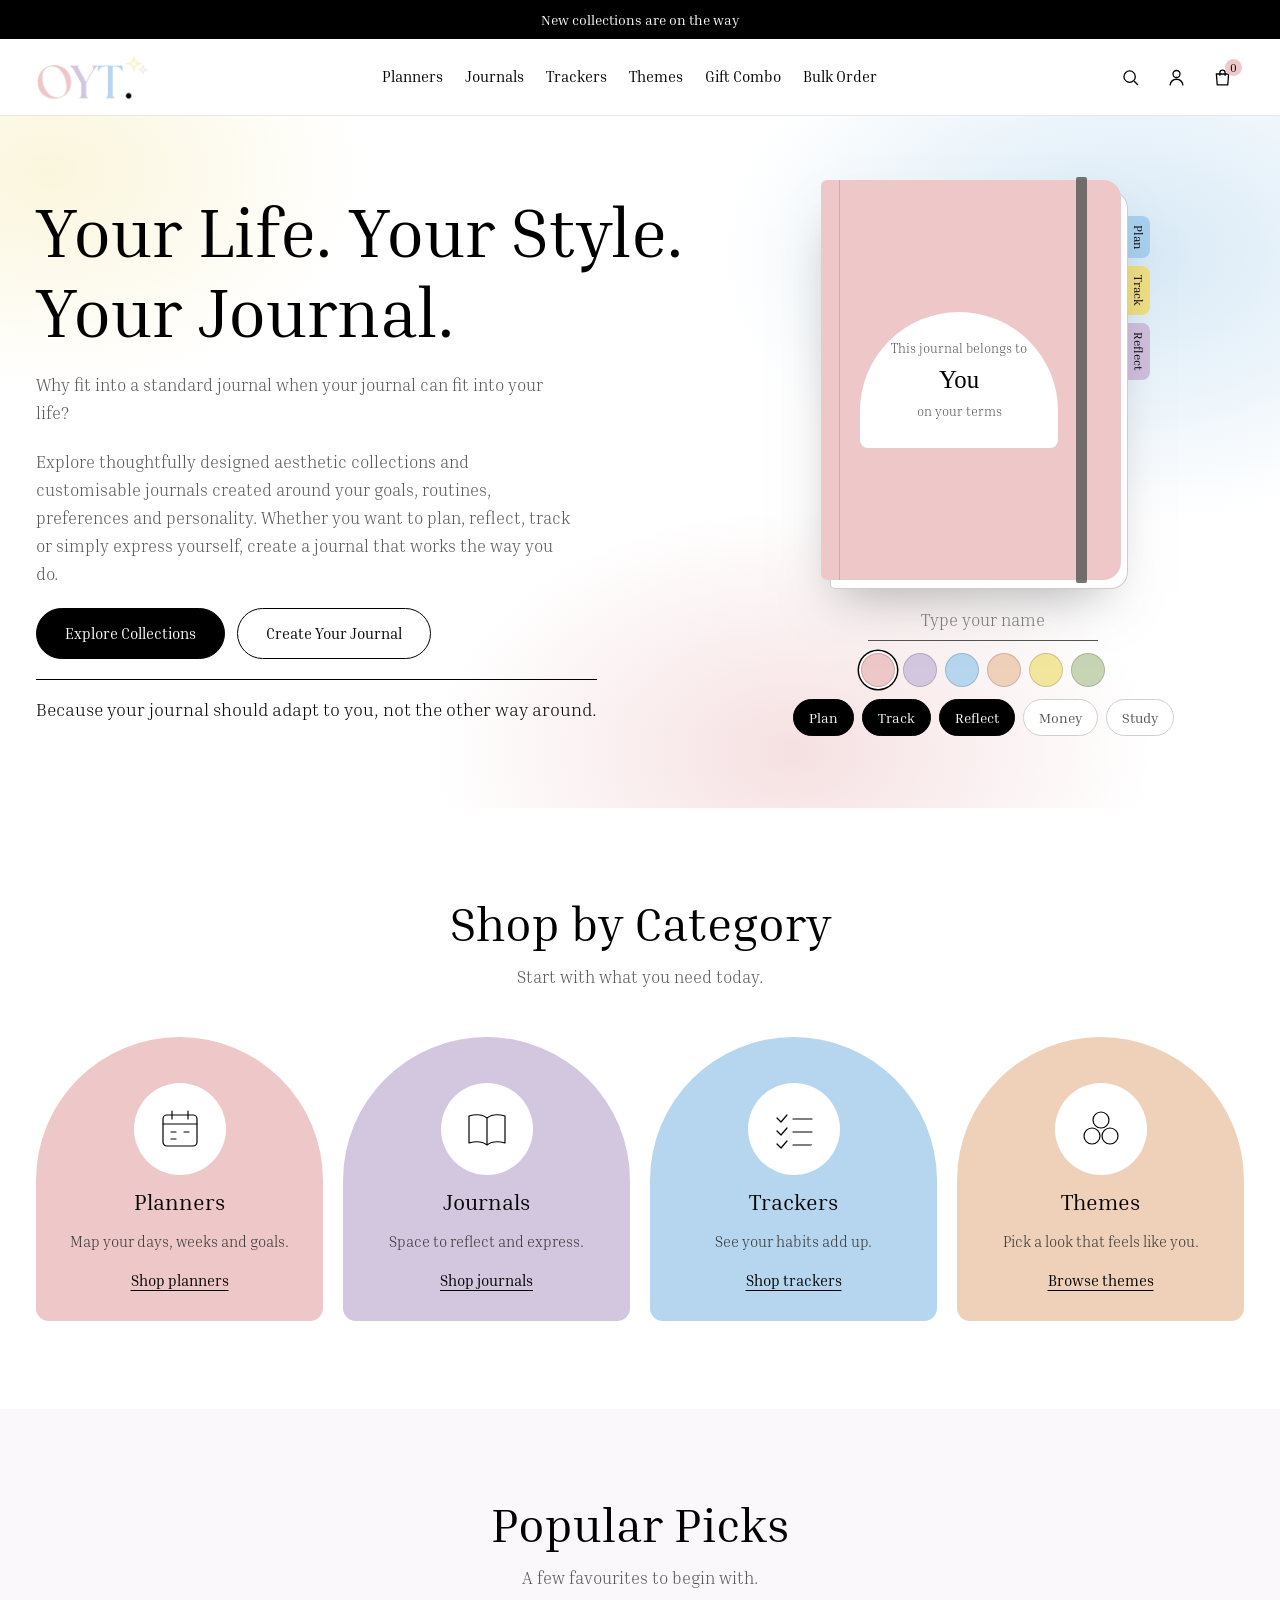
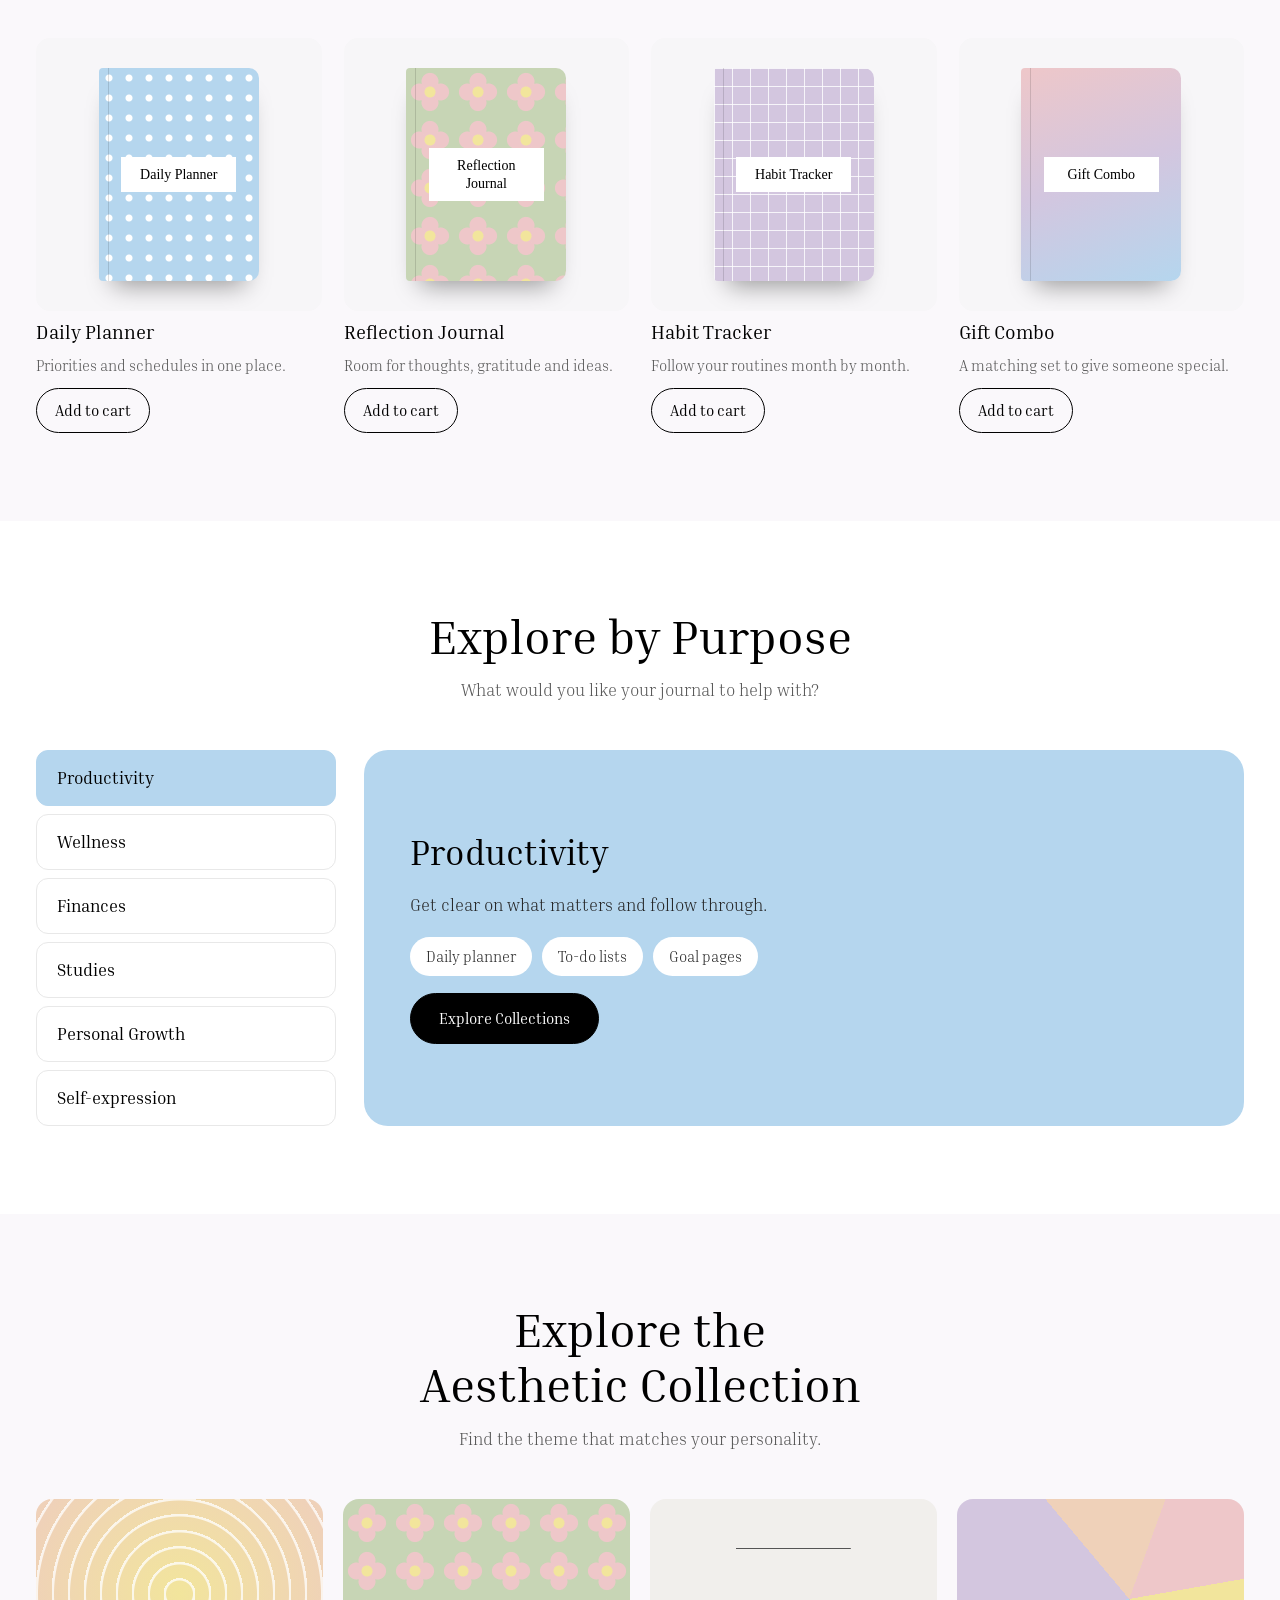
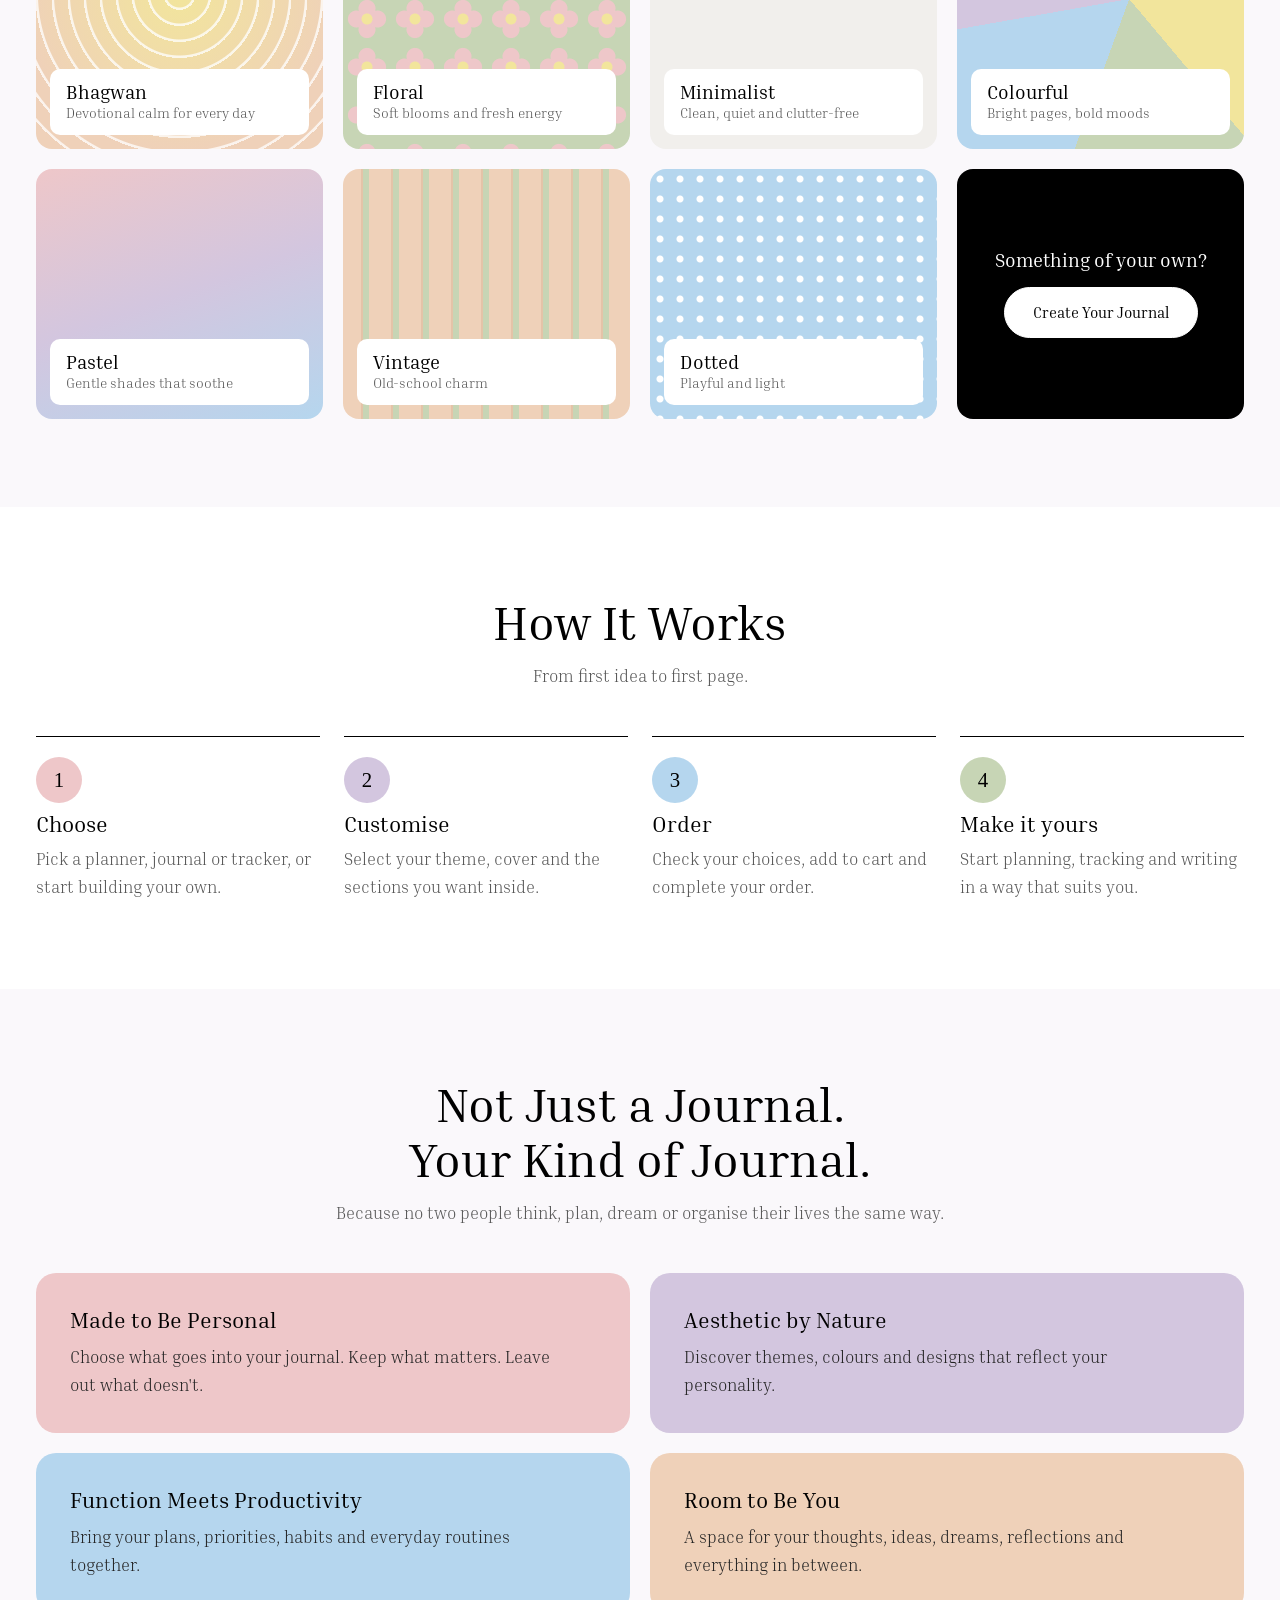
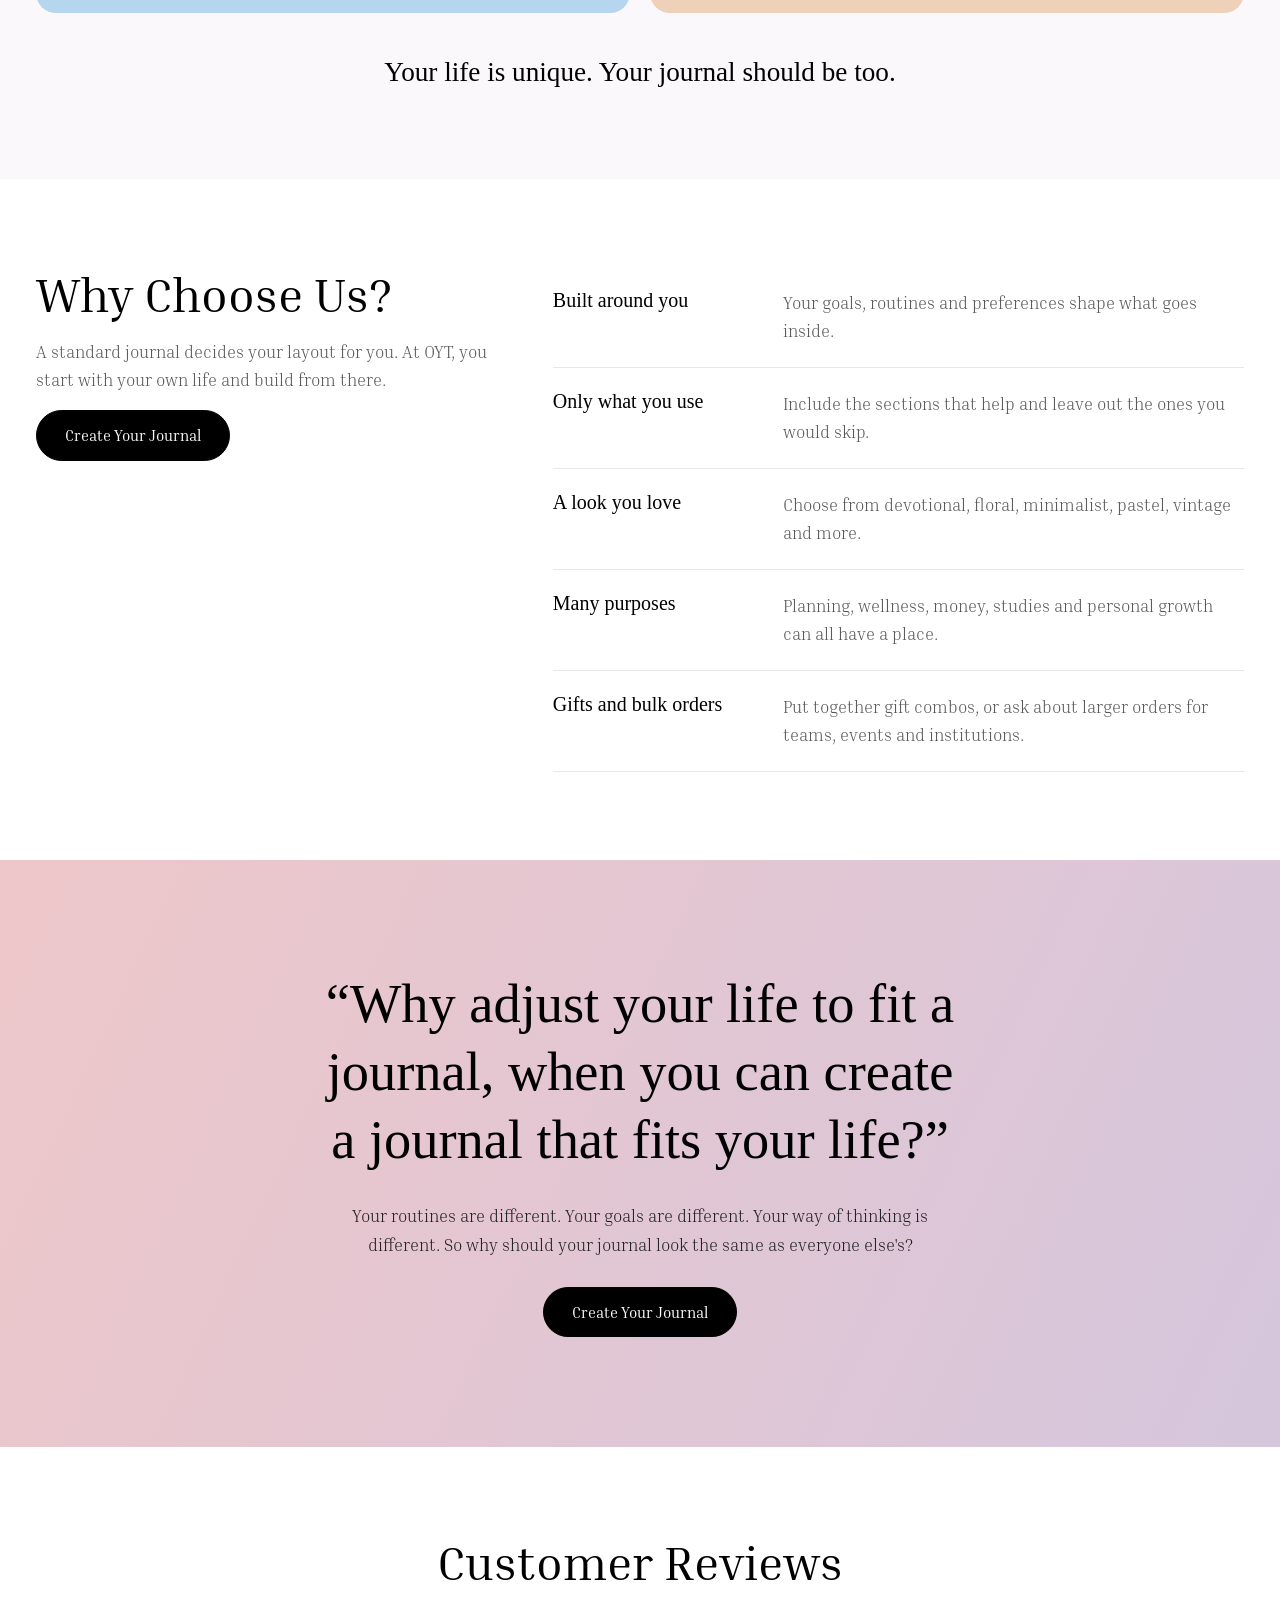
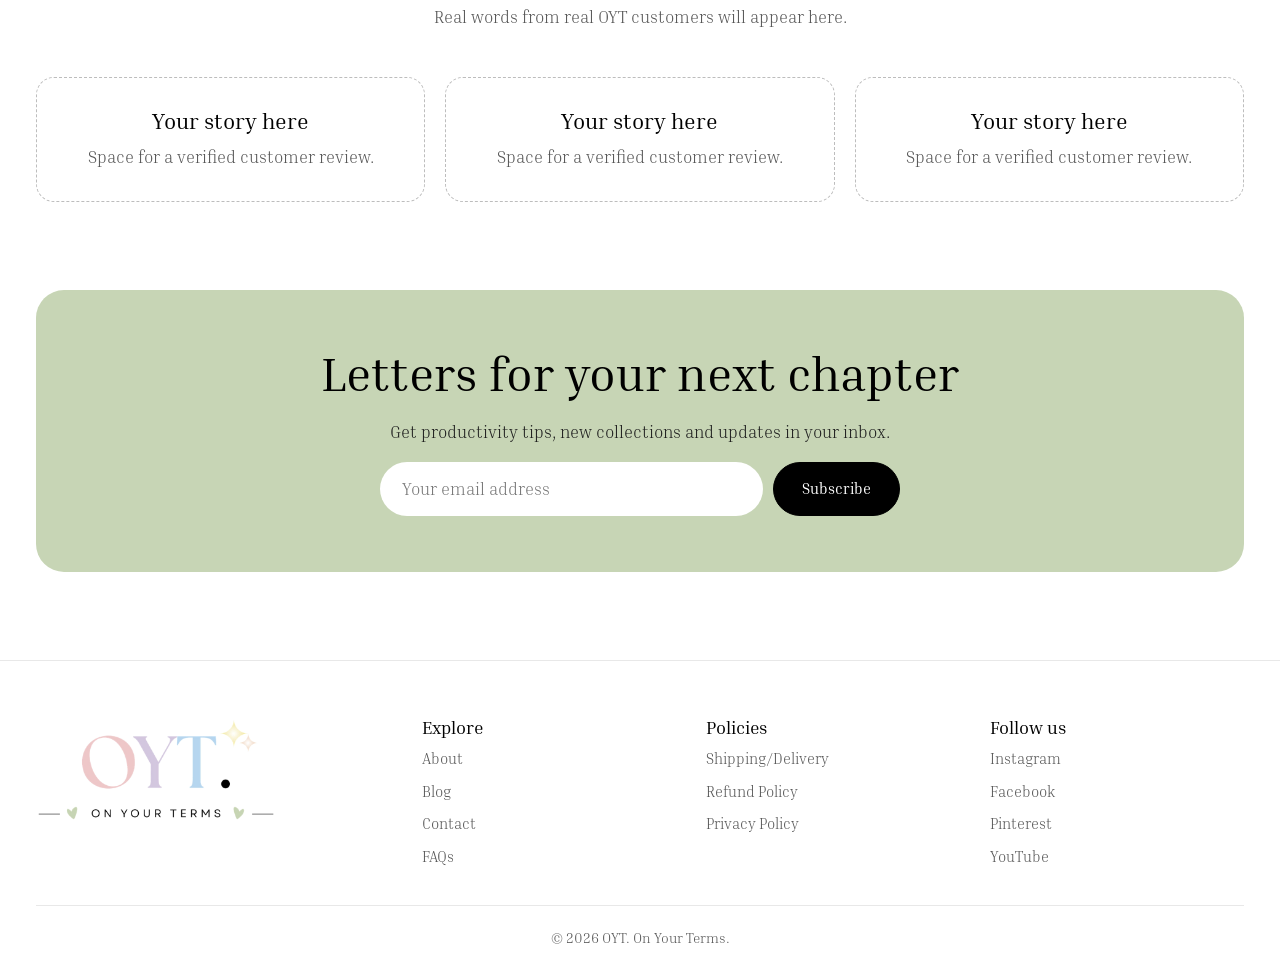
==== commit e4c2bb50: "commit" ====
--- a/index.html
+++ b/index.html
@@ -1,1696 +1,311 @@
-<!DOCTYPE html>
-<html lang="en">
+<!doctype html>
+<html>
+
 <head>
-<meta charset="utf-8">
-<meta name="viewport" content="width=device-width, initial-scale=1">
-<title>OYT On Your Terms</title>
-<link rel="stylesheet" href="https://fonts.googleapis.com/css2?family=Gilda+Display&family=Jost:wght@300;400;500;600&display=swap">
-<style>
-@import url('https://fonts.googleapis.com/css2?family=Inria+Serif:ital,wght@0,300;0,400;0,700;1,300;1,400;1,700&display=swap');
-
-:root {
-    --pink: #eec7c9;
-    --purple: #d3c6df;
-    --blue: #b5d6ee;
-    --peach: #efd1b9;
-    --yellow: #f2e59c;
-    --green: #c7d5b5;
-    --grey: #545454;
-    --black: #000;
-    --white: #fff;
-
-    /* OYT brand typography */
-    --heading-font: 'Times New Roman MT Condensed', 'Times New Roman', Times, serif;
-    --body-font: 'Inria Serif', Georgia, serif;
-    --script-font: 'Amsterdam One', 'Brush Script MT', cursive;
-
-    /* Existing site-wide aliases used throughout this stylesheet */
-    --serif: var(--heading-font);
-    --sans: var(--body-font);
-
-    --line: #e8e8e8;
-    --wrap: 1200px
-}
-
-/* Use this class for occasional Amsterdam One decorative text.
-   Load the licensed Amsterdam One .woff2 file with @font-face for an exact match. */
-.script-font {
-    font-family: var(--script-font);
-    font-weight: 400;
-}
-
-* {
-    box-sizing: border-box
-}
-
-html {
-    scroll-behavior: smooth;
-    scroll-padding-top: 90px
-}
-
-body {
-    margin: 0;
-    background: var(--white);
-    color: var(--grey);
-    font: 300 17px/1.65 var(--sans)
-}
-
-h1,
-h2,
-h3 {
-    font-weight: 400;
-    color: var(--black);
-    line-height: 1.15;
-    margin: 0;
-    text-wrap: balance
-}
-
-h1 {
-    font-size: clamp(2.6rem, 5.4vw, 4.4rem)
-}
-
-h2 {
-    font-size: clamp(2rem, 3.8vw, 3rem)
-}
-
-h3 {
-    font-size: 1.4rem
-}
-
-p {
-    margin: 0
-}
-
-a {
-    color: inherit;
-    text-decoration: none
-}
-
-img {
-    max-width: 100%;
-    display: block
-}
-
-button,
-input {
-    font: inherit;
-    color: inherit
-}
-
-button {
-    cursor: pointer
-}
-
-:focus-visible {
-    outline: 2px solid var(--black);
-    outline-offset: 3px
-}
-
-.in {
-    max-width: calc(var(--wrap) + 48px);
-    margin: auto;
-    padding-left: max(20px, env(safe-area-inset-left, 0px));
-    padding-right: max(20px, env(safe-area-inset-right, 0px))
-}
-
-section {
-    padding-block: 88px
-}
-
-.head {
-    text-align: center;
-    max-width: 660px;
-    margin: 0 auto 46px;
-    display: grid;
-    gap: 12px
-}
-
-.btn {
-    display: inline-flex;
-    align-items: center;
-    justify-content: center;
-    border: 1px solid var(--black);
-    border-radius: 99px;
-    padding: 12px 28px;
-    font-weight: 500;
-    font-size: 15px;
-    background: var(--black);
-    color: var(--white);
-    transition: background .2s, color .2s
-}
-
-.btn:hover {
-    background: var(--grey)
-}
-
-.btn.alt {
-    background: transparent;
-    color: var(--black)
-}
-
-.btn.alt:hover {
-    background: var(--black);
-    color: var(--white)
-}
-
-.bar {
-    background: var(--black);
-    color: var(--white);
-    text-align: center;
-    font-size: 14px;
-    padding: 8px 16px;
-    font-weight: 400
-}
-
-.bar a {
-    text-decoration: underline;
-    text-underline-offset: 3px;
-    margin-left: 8px;
-    color: var(--yellow)
-}
-
-header {
-    position: sticky;
-    top: env(safe-area-inset-top, 0px);
-    z-index: 20;
-    background: var(--white);
-    border-bottom: 1px solid var(--line)
-}
-
-.nav {
-    display: flex;
-    align-items: center;
-    gap: 22px;
-    height: 76px
-}
-
-.logo img {
-    height: 46px;
-    width: auto
-}
-
-.links {
-    display: flex;
-    gap: 22px;
-    margin: 0 auto;
-    font-size: 15px;
-    font-weight: 400;
-    color: var(--black);
-    white-space: nowrap
-}
-
-.links a {
-    padding: 6px 0;
-    border-bottom: 2px solid transparent
-}
-
-.links a:hover {
-    border-color: var(--pink)
-}
-
-.tools {
-    display: flex;
-    gap: 4px
-}
-
-.ic {
-    width: 42px;
-    height: 42px;
-    border: 0;
-    background: none;
-    border-radius: 50%;
-    display: grid;
-    place-items: center;
-    position: relative;
-    color: var(--black)
-}
-
-.ic:hover {
-    background: #f6f3f8
-}
-
-.ic svg {
-    width: 21px;
-    height: 21px;
-    fill: none;
-    stroke: currentColor;
-    stroke-width: 1.5
-}
-
-#count {
-    position: absolute;
-    top: 3px;
-    right: 2px;
-    background: var(--pink);
-    border-radius: 99px;
-    min-width: 17px;
-    font: 500 11px/17px var(--sans);
-    text-align: center
-}
-
-#menu {
-    display: none
-}
-
-.search {
-    border-top: 1px solid var(--line);
-    padding-block: 14px
-}
-
-.search input {
-    width: 100%;
-    border: 1px solid #bbb;
-    border-radius: 99px;
-    padding: 11px 20px
-}
-
-#results {
-    display: flex;
-    flex-wrap: wrap;
-    gap: 8px;
-    margin-top: 10px;
-    font-size: 15px
-}
-
-@media(max-width:1080px) {
-    #menu {
-        display: grid
-    }
-
-    .nav {
-        gap: 6px
-    }
-
-    .tools {
-        margin-left: auto
-    }
-
-    .links {
-        display: none;
-        position: absolute;
-        top: 76px;
-        left: 0;
-        right: 0;
-        background: var(--white);
-        flex-direction: column;
-        padding: 12px 24px 20px;
-        gap: 6px;
-        border-bottom: 1px solid var(--line);
-        max-height: 75vh;
-        overflow: auto
-    }
-
-    .links.open {
-        display: flex
-    }
-}
-
-@media(max-width:480px) {
-    .logo img {
-        height: 34px
-    }
-
-    .ic {
-        width: 36px
-    }
-
-    .tools {
-        gap: 0
-    }
-}
-
-.hero {
-    padding-block: 64px 72px;
-    background: radial-gradient(45% 55% at 88% 20%, rgba(181, 214, 238, .55), transparent 70%), radial-gradient(40% 50% at 62% 92%, rgba(238, 199, 201, .55), transparent 70%), radial-gradient(35% 45% at 4% 8%, rgba(242, 229, 156, .35), transparent 70%)
-}
-
-.hgrid {
-    display: grid;
-    grid-template-columns: 1.1fr .9fr;
-    gap: 48px;
-    align-items: center
-}
-
-.hgrid>* {
-    min-width: 0
-}
-
-.copy {
-    display: grid;
-    gap: 20px;
-    justify-items: start
-}
-
-.copy h1 span {
-    display: block;
-    white-space: nowrap
-}
-
-.copy p {
-    max-width: 54ch
-}
-
-.cta {
-    display: flex;
-    flex-wrap: wrap;
-    gap: 12px
-}
-
-.note {
-    font-size: 1.15rem;
-    color: var(--black);
-    border-top: 1px solid var(--black);
-    padding-top: 14px
-}
-
-.studio {
-    display: grid;
-    justify-items: center;
-    gap: 20px
-}
-
-.book {
-    --c: var(--pink);
-    position: relative;
-    width: min(300px, 72vw);
-    aspect-ratio: 3/4;
-    margin-right: 24px
-}
-
-.cover {
-    position: absolute;
-    inset: 0;
-    border-radius: 6px 18px 18px 6px;
-    background-color: var(--c);
-    box-shadow: 8px 10px 0 -2px #fff, 8px 10px 0 -1px #ccc, 0 30px 50px -18px rgba(84, 84, 84, .5);
-    display: grid;
-    place-items: center;
-    transition: background-color .35s;
-    z-index: 2
-}
-
-.cover:before {
-    content: "";
-    position: absolute;
-    left: 18px;
-    top: 0;
-    bottom: 0;
-    width: 1px;
-    background: rgba(0, 0, 0, .14)
-}
-
-.cover:after {
-    content: "";
-    position: absolute;
-    right: 34px;
-    top: -3px;
-    bottom: -3px;
-    width: 11px;
-    background: rgba(84, 84, 84, .8);
-    border-radius: 2px
-}
-
-.label {
-    background: var(--white);
-    width: 66%;
-    margin-right: 8%;
-    padding: 26px 10px;
-    text-align: center;
-    border-radius: 99px 99px 8px 8px;
-    color: var(--black);
-    display: grid;
-    gap: 6px
-}
-
-.label b {
-    font: 400 1.55rem/1.2 var(--serif);
-    overflow-wrap: anywhere
-}
-
-.label small {
-    font-size: 13px;
-    color: var(--grey)
-}
-
-.tabs {
-    position: absolute;
-    left: calc(100% - -2px);
-    top: 36px;
-    display: grid;
-    gap: 8px;
-    z-index: 1
-}
-
-.tabs i {
-    font: 400 12px/1 var(--sans);
-    font-style: normal;
-    writing-mode: vertical-rl;
-    padding: 9px 6px 9px 9px;
-    border-radius: 0 8px 8px 0;
-    color: var(--black)
-}
-
-.controls {
-    display: grid;
-    gap: 12px;
-    justify-items: center;
-    width: 100%;
-    max-width: 400px
-}
-
-.row {
-    display: flex;
-    flex-wrap: wrap;
-    gap: 8px;
-    justify-content: center
-}
-
-.sw {
-    width: 34px;
-    height: 34px;
-    border-radius: 50%;
-    border: 1px solid rgba(0, 0, 0, .15);
-    background: var(--c)
-}
-
-.sw[aria-pressed=true] {
-    box-shadow: 0 0 0 2px #fff, 0 0 0 3.5px #000
-}
-
-.chip {
-    border: 1px solid #cfcfcf;
-    background: var(--white);
-    border-radius: 99px;
-    padding: 6px 15px;
-    font-size: 14px;
-    font-weight: 400
-}
-
-.chip[aria-pressed=true] {
-    background: var(--black);
-    border-color: var(--black);
-    color: var(--white)
-}
-
-#name {
-    border: 0;
-    border-bottom: 1px solid var(--grey);
-    background: transparent;
-    text-align: center;
-    padding: 6px;
-    width: 230px
-}
-
-@media(max-width:860px) {
-    .hgrid {
-        grid-template-columns: minmax(0, 1fr)
-    }
-
-    .hero {
-        padding-top: 40px
-    }
-}
-
-@media(max-width:480px) {
-    .copy h1 span {
-        white-space: normal
-    }
-}
-
-.cats {
-    display: grid;
-    grid-template-columns: repeat(4, 1fr);
-    gap: 20px
-}
-
-.cat {
-    background: var(--c);
-    border-radius: 200px 200px 18px 18px;
-    padding: 46px 18px 28px;
-    text-align: center;
-    display: grid;
-    gap: 14px;
-    justify-items: center;
-    transition: transform .25s
-}
-
-.cat:hover {
-    transform: translateY(-6px)
-}
-
-.cat svg {
-    width: 92px;
-    height: 92px;
-    background: #fff;
-    border-radius: 50%;
-    padding: 22px;
-    fill: none;
-    stroke: #000;
-    stroke-width: 1.2;
-    stroke-linecap: round;
-    stroke-linejoin: round
-}
-
-.cat p {
-    font-size: 15px;
-    color: #333
-}
-
-.cat u {
-    font-weight: 500;
-    color: #000;
-    text-underline-offset: 4px;
-    font-size: 15px
-}
-
-.prods {
-    display: grid;
-    grid-template-columns: repeat(4, 1fr);
-    gap: 22px
-}
-
-.prod {
-    display: grid;
-    gap: 10px;
-    align-content: start;
-    min-width: 0
-}
-
-.shot {
-    background: #f7f6f8;
-    border-radius: 14px;
-    padding: 30px 22%;
-}
-
-.mini {
-    aspect-ratio: 3/4;
-    border-radius: 4px 10px 10px 4px;
-    box-shadow: 0 18px 24px -14px rgba(0, 0, 0, .4);
-    background: var(--art);
-    display: grid;
-    place-items: center;
-    position: relative
-}
-
-.mini:before {
-    content: "";
-    position: absolute;
-    left: 9px;
-    top: 0;
-    bottom: 0;
-    width: 1px;
-    background: rgba(0, 0, 0, .13)
-}
-
-.mini span {
-    background: #fff;
-    color: #000;
-    font: 400 14px/1.25 var(--serif);
-    padding: 9px 8px;
-    text-align: center;
-    width: 72%
-}
-
-.prod h3 {
-    font-size: 1.2rem
-}
-
-.prod p {
-    font-size: 15px
-}
-
-.prod .btn {
-    padding: 9px 18px;
-    justify-self: start
-}
-
-.tint {
-    background: #faf8fb
-}
-
-.purpose {
-    display: grid;
-    grid-template-columns: 300px 1fr;
-    gap: 28px;
-    align-items: stretch
-}
-
-.plist {
-    display: grid;
-    gap: 8px;
-    align-content: start
-}
-
-.plist button {
-    text-align: left;
-    padding: 13px 20px;
-    border: 1px solid var(--line);
-    background: #fff;
-    border-radius: 12px;
-    font-weight: 400;
-    color: #000
-}
-
-.plist button[aria-selected=true] {
-    background: var(--c);
-    border-color: var(--c)
-}
-
-.panel {
-    background: var(--c);
-    border-radius: 24px;
-    padding: 46px;
-    display: grid;
-    gap: 18px;
-    align-content: center;
-    justify-items: start;
-    transition: background .3s;
-    min-width: 0
-}
-
-.panel p,
-.panel li {
-    color: #222
-}
-
-.panel ul {
-    list-style: none;
-    padding: 0;
-    margin: 0;
-    display: flex;
-    flex-wrap: wrap;
-    gap: 10px
-}
-
-.panel li {
-    background: #fff;
-    border-radius: 99px;
-    padding: 7px 16px;
-    font-size: 15px
-}
-
-.themes {
-    display: grid;
-    grid-template-columns: repeat(4, 1fr);
-    gap: 20px
-}
-
-.theme {
-    min-height: 250px;
-    border-radius: 16px;
-    background: var(--art);
-    display: flex;
-    align-items: flex-end;
-    padding: 14px
-}
-
-.theme div {
-    background: #fff;
-    border-radius: 10px;
-    padding: 12px 16px;
-    width: 100%
-}
-
-.theme h3 {
-    font-size: 1.2rem
-}
-
-.theme p {
-    font-size: 14px;
-    line-height: 1.4
-}
-
-.theme.last {
-    background: #000;
-    align-items: center;
-    justify-content: center;
-    text-align: center;
-    color: #fff;
-    flex-direction: column;
-    gap: 16px;
-    padding: 22px
-}
-
-.theme.last h3 {
-    color: #fff
-}
-
-.theme.last .btn {
-    background: #fff;
-    color: #000;
-    border-color: #fff
-}
-
-.steps {
-    display: grid;
-    grid-template-columns: repeat(4, 1fr);
-    gap: 24px;
-    list-style: none;
-    margin: 0;
-    padding: 0;
-    counter-reset: s
-}
-
-.steps li {
-    counter-increment: s;
-    border-top: 1px solid #000;
-    padding-top: 20px;
-    display: grid;
-    gap: 8px;
-    align-content: start
-}
-
-.steps li:before {
-    content: counter(s);
-    width: 46px;
-    height: 46px;
-    border-radius: 50%;
-    background: var(--c);
-    display: grid;
-    place-items: center;
-    font: 400 1.3rem var(--serif);
-    color: #000
-}
-
-.yours {
-    display: grid;
-    grid-template-columns: repeat(2, 1fr);
-    gap: 20px
-}
-
-.yours article {
-    background: var(--c);
-    border-radius: 20px;
-    padding: 34px;
-    display: grid;
-    gap: 10px;
-    align-content: start
-}
-
-.yours p {
-    color: #222;
-    max-width: 48ch
-}
-
-.closing {
-    text-align: center;
-    font: 400 1.7rem/1.4 var(--serif);
-    color: #000;
-    margin-top: 40px
-}
-
-.why {
-    display: grid;
-    grid-template-columns: .8fr 1.2fr;
-    gap: 56px;
-    align-items: start
-}
-
-.why>* {
-    min-width: 0
-}
-
-.why dl {
-    margin: 0
-}
-
-.why dl div {
-    display: grid;
-    grid-template-columns: 210px 1fr;
-    gap: 20px;
-    padding: 22px 0;
-    border-bottom: 1px solid var(--line)
-}
-
-.why dt {
-    font: 400 1.25rem var(--serif);
-    color: #000
-}
-
-.why dd {
-    margin: 0
-}
-
-.lead {
-    display: grid;
-    gap: 16px;
-    justify-items: start
-}
-
-.quote {
-    background: linear-gradient(115deg, var(--pink), var(--purple) 50%, var(--blue));
-    text-align: center;
-    padding-block: 110px
-}
-
-.quote blockquote {
-    margin: 0 auto;
-    max-width: 900px;
-    font: 400 clamp(2rem, 4.4vw, 3.4rem)/1.25 var(--serif);
-    color: #000;
-    text-wrap: balance
-}
-
-.quote p {
-    max-width: 620px;
-    margin: 28px auto;
-    color: #1d1d1d
-}
-
-.revs {
-    display: grid;
-    grid-template-columns: repeat(3, 1fr);
-    gap: 20px
-}
-
-.rev {
-    border: 1.5px dashed #bdbdbd;
-    border-radius: 18px;
-    padding: 30px;
-    text-align: center;
-    display: grid;
-    gap: 10px
-}
-
-.news {
-    background: var(--green);
-    border-radius: 28px;
-    padding: 56px 28px;
-    text-align: center;
-    display: grid;
-    gap: 16px;
-    justify-items: center
-}
-
-.news p {
-    color: #1d1d1d;
-    max-width: 52ch
-}
-
-.news form {
-    display: flex;
-    flex-wrap: wrap;
-    gap: 10px;
-    justify-content: center;
-    width: 100%;
-    max-width: 520px
-}
-
-.news input {
-    flex: 1 1 240px;
-    min-width: 0;
-    border: 0;
-    border-radius: 99px;
-    padding: 13px 22px;
-    background: #fff
-}
-
-footer {
-    border-top: 1px solid var(--line);
-    padding-block: 56px 26px;
-    font-size: 15px
-}
-
-.foot {
-    display: grid;
-    grid-template-columns: 1.4fr 1fr 1fr 1fr;
-    gap: 30px
-}
-
-.foot>div {
-    display: grid;
-    gap: 8px;
-    align-content: start
-}
-
-.foot h3 {
-    font-size: 1.15rem
-}
-
-.foot a:hover {
-    color: #000;
-    text-decoration: underline
-}
-
-.foot img {
-    width: 240px
-}
-
-.legal {
-    text-align: center;
-    border-top: 1px solid var(--line);
-    margin-top: 36px;
-    padding-top: 20px;
-    font-size: 14px
-}
-
-#toast {
-    position: fixed;
-    left: 50%;
-    bottom: calc(20px + env(safe-area-inset-bottom, 0px));
-    transform: translateX(-50%);
-    background: #000;
-    color: #fff;
-    border-radius: 99px;
-    padding: 10px 22px;
-    font-size: 14px;
-    z-index: 40;
-    width: max-content;
-    max-width: 90%;
-    text-align: center
-}
-
-@media(max-width:960px) {
-
-    .cats,
-    .prods,
-    .themes,
-    .steps {
-        grid-template-columns: repeat(2, 1fr)
-    }
-
-    .purpose,
-    .why {
-        grid-template-columns: minmax(0, 1fr)
-    }
-
-    .plist {
-        grid-template-columns: repeat(2, 1fr)
-    }
-
-    .foot {
-        grid-template-columns: 1fr 1fr
-    }
-
-    .revs {
-        grid-template-columns: 1fr
-    }
-}
-
-@media(max-width:620px) {
-    section {
-        padding-block: 60px
-    }
-
-    .yours {
-        grid-template-columns: 1fr
-    }
-
-    .why dl div {
-        grid-template-columns: 1fr;
-        gap: 6px
-    }
-
-    .panel {
-        padding: 28px
-    }
-
-    .cats,
-    .prods {
-        gap: 12px
-    }
-
-    .cat {
-        padding: 30px 10px 20px
-    }
-
-    .themes {
-        gap: 10px
-    }
-
-    .theme {
-        min-height: 210px;
-        padding: 8px
-    }
-
-    .theme div {
-        padding: 10px
-    }
-
-    .shot {
-        padding: 18px 14%
-    }
-
-    .mini span {
-        font-size: 12px
-    }
-
-    .steps {
-        grid-template-columns: 1fr
-    }
-}
-
-@media(prefers-reduced-motion:reduce) {
-    * {
-        transition: none !important;
-        scroll-behavior: auto !important
-    }
-}
-
-/* =========================================
-   OYT WEBSITE ANIMATIONS (CSS only)
-   Entrances use `translate`, `scale` and `opacity`, so they
-   never block the `transform` used by hover effects.
-========================================= */
-@media (prefers-reduced-motion: no-preference) {
-
-/* Keyframes */
-@keyframes fadeUp    { from { opacity: 0; translate: 0 35px } }
-@keyframes fadeDown  { from { opacity: 0; translate: 0 -20px } }
-@keyframes fadeLeft  { from { opacity: 0; translate: -40px 0 } }
-@keyframes fadeRight { from { opacity: 0; translate: 40px 0 } }
-@keyframes zoomIn    { from { opacity: 0; scale: .88 } }
-@keyframes popIn     { 0% { opacity: 0; scale: .4 } 70% { scale: 1.12 } 100% { opacity: 1; scale: 1 } }
-@keyframes bookFloat { 0%, 100% { transform: translateY(0) rotate(0) } 50% { transform: translateY(-12px) rotate(-1deg) } }
-@keyframes tabSlide  { from { opacity: 0; translate: -18px 0 } }
-@keyframes gradient  { 0%, 100% { background-position: 0% 50% } 50% { background-position: 100% 50% } }
-@keyframes glow      { 0%, 100% { background-size: 100% 100% } 50% { background-size: 118% 112% } }
-@keyframes pulse     { 0%, 100% { scale: 1 } 50% { scale: 1.18 } }
-@keyframes drawLine  { from { background-size: 0 1px } }
-
-/* Announcement bar and header */
-.bar { animation: fadeDown .6s ease both }
-.bar a { display: inline-block; transition: translate .3s ease }
-.bar a:hover { translate: 0 -2px }
-header { animation: fadeDown .7s ease .1s both }
-.logo img { transition: scale .35s ease }
-.logo:hover img { scale: 1.07 }
-.links a { transition: color .3s, border-color .3s, translate .3s }
-.links a:hover { translate: 0 -2px }
-.links.open { animation: fadeDown .35s ease both }
-.ic { transition: background .3s, scale .25s }
-.ic:hover { scale: 1.1 }
-.ic:active { scale: .92 }
-#count { animation: pulse 2.4s ease-in-out infinite }
-.search:not([hidden]) { animation: fadeDown .35s ease both }
-#results > * { animation: popIn .3s ease both }
-
-/* Hero: one staggered entrance */
-.hero { animation: glow 9s ease-in-out infinite; background-repeat: no-repeat }
-.copy > * { animation: fadeLeft .8s ease both }
-.copy > :nth-child(2) { animation-delay: .12s }
-.copy > :nth-child(3) { animation-delay: .24s }
-.copy > :nth-child(4) { animation-delay: .36s }
-.copy > :nth-child(5) { animation-delay: .48s }
-.studio { animation: fadeRight 1s ease .2s both }
-.book { animation: bookFloat 5s ease-in-out infinite }
-.tabs i { animation: tabSlide .45s ease both }
-.sw { animation: popIn .45s ease .7s backwards; transition: transform .25s, box-shadow .25s }
-.sw:hover { transform: scale(1.18) }
-.row .chip { animation: fadeUp .5s ease .85s backwards }
-.chip { transition: background .25s, color .25s, border-color .25s, transform .25s }
-.chip:hover { transform: translateY(-3px) }
-#name, .news input, .search input { transition: box-shadow .3s, border-color .3s }
-#name:focus { box-shadow: 0 8px 0 -5px var(--pink) }
-.news input:focus, .search input:focus { box-shadow: 0 0 0 4px var(--purple) }
-
-/* Buttons */
-.btn { transition: transform .3s, background .3s, color .3s, box-shadow .3s }
-.btn:hover { transform: translateY(-3px); box-shadow: 0 8px 20px rgba(0,0,0,.14) }
-.btn:active { transform: translateY(0) scale(.97) }
-
-/* Category cards */
-.cat { transition: transform .4s, box-shadow .4s }
-.cat:hover { transform: translateY(-10px); box-shadow: 0 18px 35px rgba(0,0,0,.08) }
-.cat svg { transition: transform .5s }
-.cat:hover svg { transform: rotate(-8deg) scale(1.08) }
-.cat u { transition: text-underline-offset .3s }
-.cat:hover u { text-underline-offset: 8px }
-
-/* Products */
-.prod { transition: transform .4s }
-.prod:hover { transform: translateY(-7px) }
-.shot { overflow: hidden; transition: background .4s }
-.prod:hover .shot { background: #f1ecf5 }
-.mini { transition: transform .6s cubic-bezier(.22,1,.36,1), box-shadow .6s }
-.prod:hover .mini { transform: scale(1.06) rotate(-3deg); box-shadow: 0 24px 28px -14px rgba(0,0,0,.45) }
-
-/* Explore by purpose (replays on every tab click) */
-.plist button { transition: background .3s, border-color .3s, transform .3s }
-.plist button:hover { transform: translateX(6px) }
-.panel { transition: background .4s }
-.panel > * { animation: fadeUp .5s ease both }
-.panel > :nth-child(2) { animation-delay: .08s }
-.panel > :nth-child(3) { animation-delay: .16s }
-.panel > :nth-child(4) { animation-delay: .24s }
-.panel li { animation: popIn .4s ease .25s both }
-
-/* Themes */
-.theme { overflow: hidden; transition: transform .4s, box-shadow .4s }
-.theme:hover { transform: translateY(-8px); box-shadow: 0 18px 35px rgba(0,0,0,.12) }
-.theme div { transition: transform .4s }
-.theme:hover div { transform: translateY(-6px) }
-
-/* How it works, personal cards, why us */
-.steps li { transition: transform .35s }
-.steps li:hover { transform: translateY(-7px) }
-.steps li::before { transition: transform .4s }
-.steps li:hover::before { transform: rotate(12deg) scale(1.12) }
-.yours article { transition: transform .4s, box-shadow .4s }
-.yours article:hover { transform: translateY(-6px); box-shadow: 0 15px 35px rgba(0,0,0,.08) }
-.why dl div { transition: transform .35s, border-color .35s }
-.why dl div:hover { transform: translateX(8px); border-color: var(--black) }
-
-/* Quote: slow moving gradient */
-.quote { background-size: 220% 220%; animation: gradient 10s ease-in-out infinite }
-
-/* Reviews, newsletter, footer, toast */
-.rev { transition: transform .4s, border-color .4s }
-.rev:hover { transform: translateY(-7px); border-color: var(--black) }
-.news { transition: transform .4s, box-shadow .4s }
-.news:hover { transform: translateY(-4px); box-shadow: 0 18px 35px rgba(0,0,0,.08) }
-.foot a { transition: color .3s, translate .3s }
-.foot > div > a:hover { translate: 5px 0 }
-.foot img { transition: scale .4s }
-.foot img:hover { scale: 1.04 }
-#toast:not([hidden]) { animation: fadeUp .35s ease both }
-
-/* Scroll reveal: no JavaScript or extra classes needed.
-   Browsers without support show the content normally. */
-@supports (animation-timeline: view()) {
-  .head, .lead, .steps li, .yours article, .closing, .why dl div,
-  .quote .in > *, .rev, .news, .foot > div {
-    animation: fadeUp linear both;
-    animation-timeline: view();
-    animation-range: entry 0% entry 80%;
-  }
-  .cat, .prod, .theme {
-    animation: zoomIn linear both;
-    animation-timeline: view();
-    animation-range: entry 0% entry 70%;
-  }
-  .plist { animation: fadeLeft linear both; animation-timeline: view(); animation-range: entry 0% entry 60% }
-  .panel { animation: fadeRight linear both; animation-timeline: view(); animation-range: entry 0% entry 60% }
-  .why dl div:nth-child(n) { animation-name: fadeRight }
-
-  /* Stagger cards that share a row */
-  :is(.cat, .prod, .theme, .steps li, .rev):nth-child(4n+2) { animation-range: entry 8% entry 85% }
-  :is(.cat, .prod, .theme, .steps li, .rev):nth-child(4n+3) { animation-range: entry 16% entry 92% }
-  :is(.cat, .prod, .theme, .steps li, .rev):nth-child(4n)   { animation-range: entry 24% entry 100% }
-}
-}
-
-/* =========================================
-   EXPLORE BY PURPOSE (new design)
-   Keep this block at the end of the stylesheet.
-========================================= */
-#purposes {
-    background: radial-gradient(40% 50% at 0% 10%, rgba(211,198,223,.4), transparent 70%),
-                radial-gradient(40% 50% at 100% 90%, rgba(181,214,238,.4), transparent 70%)
-}
-#purposes .purpose { grid-template-columns: 340px minmax(0,1fr); gap: 28px }
-#purposes .plist { gap: 12px; align-content: stretch; grid-auto-rows: 1fr }
-#purposes .plist button {
-    display: flex; align-items: center; gap: 14px; text-align: left; min-width: 0;
-    padding: 12px 18px 12px 12px; background: #fff; border: 1px solid #ececec;
-    border-radius: 99px; box-shadow: 0 6px 18px -12px rgba(0,0,0,.25);
-    transition: background .3s, transform .3s, box-shadow .3s, border-color .3s
-}
-#purposes .plist button:hover { transform: translateX(6px); border-color: var(--c) }
-#purposes .plist button[aria-selected=true] {
-    background: var(--c); border-color: #000; box-shadow: 4px 5px 0 #000
-}
-#purposes .pico {
-    flex: none; width: 48px; height: 48px; border-radius: 50%; background: var(--c);
-    display: grid; place-items: center; transition: background .3s, rotate .3s
-}
-#purposes [aria-selected=true] .pico { background: #fff; rotate: -10deg }
-#purposes .pico svg { width: 24px; height: 24px; fill: none; stroke: #000; stroke-width: 1.4; stroke-linecap: round; stroke-linejoin: round }
-#purposes .ptext { display: grid; line-height: 1.3 }
-#purposes .ptext b { font: 400 1.15rem var(--serif); color: #000 }
-#purposes .ptext small { font-size: 13px; color: #333 }
-
-#purposes .panel {
-    grid-template-columns: minmax(0,1fr) minmax(0,.9fr); gap: 36px; align-items: center;
-    justify-items: stretch; padding: 48px; border-radius: 32px; position: relative; overflow: hidden
-}
-#purposes .panel::before, #purposes .panel::after {
-    content: ""; position: absolute; border-radius: 50%; background: rgba(255,255,255,.35); pointer-events: none
-}
-#purposes .panel::before { width: 300px; height: 300px; right: -90px; top: -110px }
-#purposes .panel::after { width: 190px; height: 190px; left: -70px; bottom: -80px }
-#purposes .pinfo { display: grid; gap: 18px; justify-items: start; position: relative; z-index: 1; min-width: 0 }
-#purposes .pinfo h3 { font-size: clamp(2rem, 3.4vw, 2.7rem) }
-#purposes .pinfo ul { display: grid; gap: 10px }
-#purposes .pinfo li { display: flex; align-items: center; gap: 10px; background: none; padding: 0; font-size: 16px }
-#purposes .pinfo li::before {
-    content: ""; flex: none; width: 12px; height: 12px; background: #000;
-    clip-path: polygon(50% 0,62% 38%,100% 50%,62% 62%,50% 100%,38% 62%,0 50%,38% 38%)
-}
-
-/* Journal page preview */
-#purposes .sheet {
-    position: relative; z-index: 1; background-color: #fff; border-radius: 6px 18px 18px 6px;
-    padding: 30px 22px 22px 40px; rotate: 2.5deg; min-width: 0;
-    box-shadow: 8px 9px 0 rgba(255,255,255,.55), 0 28px 40px -22px rgba(0,0,0,.45);
-    transition: rotate .4s
-}
-#purposes .sheet:hover { rotate: 0deg }
-#purposes .sheet::before { /* binding holes */
-    content: ""; position: absolute; left: 12px; top: 22px; bottom: 22px; width: 10px;
-    background: radial-gradient(circle, var(--c) 4px, transparent 5px) top / 10px 30px repeat-y
-}
-#purposes .sheet::after { /* washi tape */
-    content: ""; position: absolute; top: -11px; left: 38%; width: 90px; height: 24px;
-    background: var(--c); border: 1px dashed rgba(0,0,0,.25); rotate: -4deg
-}
-#purposes .sheet h4 { margin: 0 0 8px; font: 400 1.35rem var(--serif); color: #000 }
-#purposes .rows { display: grid; gap: 0; list-style: none; margin: 0; padding: 0 }
-#purposes .rows li {
-    display: flex; align-items: center; gap: 10px; min-height: 44px; padding: 6px 0;
-    background: none; border-radius: 0; border-bottom: 1px solid #e6e6e6; font-size: 15px; color: #222
-}
-#purposes .rows li::before { content: ""; flex: none; width: 16px; height: 16px; border: 1.5px solid #000; border-radius: 5px }
-#purposes .rows li.done::before { content: "\2713"; background: var(--c); font: 700 11px/13px Arial, sans-serif; text-align: center; color: #000 }
-#purposes .sheet p { margin-top: 14px; font-size: 13px; color: var(--grey) }
-
-@media (prefers-reduced-motion: no-preference) {
-    #purposes .panel > * { animation: none }
-    #purposes .pinfo > * { animation: fadeUp .5s ease both }
-    #purposes .pinfo > :nth-child(2) { animation-delay: .08s }
-    #purposes .pinfo > :nth-child(3) { animation-delay: .16s }
-    #purposes .pinfo > :nth-child(4) { animation-delay: .24s }
-    #purposes .pinfo li { animation: none }
-    #purposes .sheet { animation: pageIn .6s cubic-bezier(.22,1,.36,1) both }
-    #purposes .rows li { animation: fadeLeft .4s ease both }
-    #purposes .rows li:nth-child(2) { animation-delay: .12s }
-    #purposes .rows li:nth-child(3) { animation-delay: .24s }
-    #purposes .rows li:nth-child(4) { animation-delay: .36s }
-    @keyframes pageIn { from { opacity: 0; translate: 40px 12px; scale: .94 } }
-}
-
-@media (max-width: 1100px) {
-    #purposes .panel { grid-template-columns: minmax(0,1fr) }
-}
-@media (max-width: 960px) {
-    #purposes .purpose { grid-template-columns: minmax(0,1fr) }
-    #purposes .plist { grid-template-columns: repeat(2, minmax(0,1fr)) }
-}
-@media (max-width: 620px) {
-    #purposes .plist { gap: 10px }
-    #purposes .plist button { flex-direction: column; text-align: center; border-radius: 20px; padding: 14px 8px; gap: 8px }
-    #purposes .plist button:hover { transform: none }
-    #purposes .ptext small { display: none }
-    #purposes .panel { padding: 28px 20px; gap: 32px }
-}
-</style>
+    <meta charset=utf8>
+    <meta name=viewport content="width=device-width,initial-scale=1,viewport-fit=cover">
+    <link rel="stylesheet" href="style.css">
+    <title>ON YOUR TERMS</title>
 </head>
-<body>
-
-<div class="bar">New collections are on the way<a href="#news">Get launch updates</a></div>
+
+<div class="bar">New collections are on the way</div>
 <header>
- <nav class="in nav" aria-label="Main">
-  <button class="ic" id="menu" aria-label="Menu" aria-expanded="false"><svg viewBox="0 0 24 24"><path d="M4 7h16M4 12h16M4 17h16"/></svg></button>
-  <a class="logo" href="#top" aria-label="OYT home"><img src="[data-uri]" alt="OYT. On Your Terms"></a>
-  <div class="links" id="links"><a href="#shop">Planners</a><a href="#shop">Journals</a><a href="#shop">Trackers</a><a href="#themes">Themes</a><a href="#popular">Gift Combo</a><a href="#bulk">Bulk Order</a></div>
-  <div class="tools">
-   <button class="ic" id="sbtn" aria-label="Search" aria-expanded="false"><svg viewBox="0 0 24 24"><circle cx="11" cy="11" r="6.5"/><path d="m16 16 4.5 4.5"/></svg></button>
-   <button class="ic acct" aria-label="Account" data-msg="Account login connects when the store goes live"><svg viewBox="0 0 24 24"><circle cx="12" cy="8" r="4"/><path d="M4.5 21c.8-5 4-7 7.5-7s6.7 2 7.5 7"/></svg></button>
-   <button class="ic" id="cart" aria-label="Cart"><svg viewBox="0 0 24 24"><path d="M5 8h14l-1 12.5H6zM9 10V6.5a3 3 0 0 1 6 0V10"/></svg><span id="count">0</span></button>
-  </div>
- </nav>
- <div class="search" id="search" hidden><div class="in"><input id="q" type="search" placeholder="Search planners, journals, trackers" aria-label="Search"><div id="results"></div></div></div>
+    <nav class="in nav" aria-label="Main">
+        <button class="ic" id="menu" aria-label="Menu" aria-expanded="false"><svg viewBox="0 0 24 24">
+                <path d="M4 7h16M4 12h16M4 17h16" />
+            </svg></button>
+        <a class="logo" href="#" aria-label="OYT home"><img
+                src="[data-uri]"
+                alt="OYT. On Your Terms"></a>
+        <div class="links" id="links"><a href="#">Planners</a><a href="#">Journals</a><a
+                href="#">Trackers</a><a href="#">Themes</a><a href="#">Gift Combo</a><a
+                href="#">Bulk Order</a></div>
+        <div class="tools">
+            <button class="ic" id="sbtn" aria-label="Search" aria-expanded="false"><svg viewBox="0 0 24 24">
+                    <circle cx="11" cy="11" r="6.5" />
+                    <path d="m16 16 4.5 4.5" />
+                </svg></button>
+            <button class="ic acct" aria-label="Account" data-msg="Account access coming soon!"><svg
+                    viewBox="0 0 24 24">
+                    <circle cx="12" cy="8" r="4" />
+                    <path d="M4.5 21c.8-5 4-7 7.5-7s6.7 2 7.5 7" />
+                </svg></button>
+            <button class="ic" id="cart" aria-label="Cart"><svg viewBox="0 0 24 24">
+                    <path d="M5 8h14l-1 12.5H6zM9 10V6.5a3 3 0 0 1 6 0V10" />
+                </svg><span id="count">0</span></button>
+        </div>
+    </nav>
+    <div class="search" id="search" hidden>
+        <div class="in"><input id="q" type="search" placeholder="Search planners, journals, trackers"
+                aria-label="Search">
+            <div id="results"></div>
+        </div>
+    </div>
 </header>
 
 <main id="top">
-<div class="hero"><div class="in hgrid">
- <div class="copy">
-  <h1><span>Your Life. Your Style.</span><span>Your Journal.</span></h1>
-  <p>Why fit into a standard journal when your journal can fit into your life?</p>
-  <p>Explore thoughtfully designed aesthetic collections and customisable journals created around your goals, routines, preferences and personality. Whether you want to plan, reflect, track or simply express yourself, create a journal that works the way you do.</p>
-  <div class="cta"><a class="btn" href="#popular">Explore Collections</a><a class="btn alt" href="#studio" id="create">Create Your Journal</a></div>
-  <p class="note">Because your journal should adapt to you, not the other way around.</p>
- </div>
- <div class="studio" id="studio">
-  <div class="book" id="book"><div class="cover" id="cover"><div class="label"><small>This journal belongs to</small><b id="bname">You</b><small>on your terms</small></div></div><div class="tabs" id="tabs"></div></div>
-  <div class="controls">
-   <input id="name" maxlength="18" placeholder="Type your name" aria-label="Name on cover">
-   <div class="row" id="swatches" aria-label="Cover colour"></div>
-   <div class="row" id="sections" aria-label="Journal sections"></div>
-  </div>
- </div>
-</div></div>
-
-<section id="shop"><div class="in">
- <div class="head"><h2>Shop by Category</h2><p>Start with what you need today.</p></div>
- <div class="cats">
-  <a class="cat" href="#popular" style="--c:var(--pink)"><svg viewBox="0 0 48 48"><rect x="7" y="10" width="34" height="31" rx="4"/><path d="M7 19h34M16 6v8M32 6v8M15 27h5M28 27h5M15 34h5"/></svg><h3>Planners</h3><p>Map your days, weeks and goals.</p><u>Shop planners</u></a>
-  <a class="cat" href="#popular" style="--c:var(--purple)"><svg viewBox="0 0 48 48"><path d="M24 13c-5-4-11-4-18-2v27c7-2 13-2 18 2 5-4 11-4 18-2V11c-7-2-13-2-18 2zM24 13v27"/></svg><h3>Journals</h3><p>Space to reflect and express.</p><u>Shop journals</u></a>
-  <a class="cat" href="#popular" style="--c:var(--blue)"><svg viewBox="0 0 48 48"><path d="m7 13 4 4 6-7M7 26l4 4 6-7M7 39l4 4 6-7M23 14h19M23 27h19M23 40h19"/></svg><h3>Trackers</h3><p>See your habits add up.</p><u>Shop trackers</u></a>
-  <a class="cat" href="#themes" style="--c:var(--peach)"><svg viewBox="0 0 48 48"><circle cx="24" cy="15" r="8"/><circle cx="15" cy="31" r="8"/><circle cx="33" cy="31" r="8"/></svg><h3>Themes</h3><p>Pick a look that feels like you.</p><u>Browse themes</u></a>
- </div>
-</div></section>
-
-<section class="tint" id="popular"><div class="in">
- <div class="head"><h2>Popular Picks</h2><p>A few favourites to begin with.</p></div>
- <div class="prods" id="prods"></div>
-</div></section>
-
-<section id="purposes"><div class="in">
- <div class="head"><h2>Explore by Purpose</h2><p>What would you like your journal to help with?</p></div>
- <div class="purpose"><div class="plist" id="plist" role="tablist"></div><div class="panel" id="panel" role="tabpanel"></div></div>
-</div></section>
-
-<section class="tint" id="themes"><div class="in">
- <div class="head"><h2>Explore the Aesthetic Collection</h2><p>Find the theme that matches your personality.</p></div>
- <div class="themes" id="tgrid"></div>
-</div></section>
-
-<section id="how"><div class="in">
- <div class="head"><h2>How It Works</h2><p>From first idea to first page.</p></div>
- <ol class="steps">
-  <li style="--c:var(--pink)"><h3>Choose</h3><p>Pick a planner, journal or tracker, or start building your own.</p></li>
-  <li style="--c:var(--purple)"><h3>Customise</h3><p>Select your theme, cover and the sections you want inside.</p></li>
-  <li style="--c:var(--blue)"><h3>Order</h3><p>Check your choices, add to cart and complete your order.</p></li>
-  <li style="--c:var(--green)"><h3>Make it yours</h3><p>Start planning, tracking and writing in a way that suits you.</p></li>
- </ol>
-</div></section>
-
-<section class="tint"><div class="in">
- <div class="head"><h2>Not Just a Journal. Your Kind of Journal.</h2><p>Because no two people think, plan, dream or organise their lives the same way.</p></div>
- <div class="yours">
-  <article style="--c:var(--pink)"><h3>Made to Be Personal</h3><p>Choose what goes into your journal. Keep what matters. Leave out what doesn't.</p></article>
-  <article style="--c:var(--purple)"><h3>Aesthetic by Nature</h3><p>Discover themes, colours and designs that reflect your personality.</p></article>
-  <article style="--c:var(--blue)"><h3>Function Meets Productivity</h3><p>Bring your plans, priorities, habits and everyday routines together.</p></article>
-  <article style="--c:var(--peach)"><h3>Room to Be You</h3><p>A space for your thoughts, ideas, dreams, reflections and everything in between.</p></article>
- </div>
- <p class="closing">Your life is unique. Your journal should be too.</p>
-</div></section>
-
-<section><div class="in why">
- <div class="lead"><h2>Why Choose Us?</h2><p>A standard journal decides your layout for you. At OYT, you start with your own life and build from there.</p><a class="btn" href="#studio">Create Your Journal</a></div>
- <dl>
-  <div><dt>Built around you</dt><dd>Your goals, routines and preferences shape what goes inside.</dd></div>
-  <div><dt>Only what you use</dt><dd>Include the sections that help and leave out the ones you would skip.</dd></div>
-  <div><dt>A look you love</dt><dd>Choose from devotional, floral, minimalist, pastel, vintage and more.</dd></div>
-  <div><dt>Many purposes</dt><dd>Planning, wellness, money, studies and personal growth can all have a place.</dd></div>
-  <div id="bulk"><dt>Gifts and bulk orders</dt><dd>Put together gift combos, or ask about larger orders for teams, events and institutions.</dd></div>
- </dl>
-</div></section>
-
-<div class="quote"><div class="in">
- <blockquote>“Why adjust your life to fit a journal, when you can create a journal that fits your life?”</blockquote>
- <p>Your routines are different. Your goals are different. Your way of thinking is different. So why should your journal look the same as everyone else's?</p>
- <a class="btn" href="#studio">Create Your Journal</a>
-</div></div>
-
-<section id="reviews"><div class="in">
- <div class="head"><h2>Customer Reviews</h2><p>Real words from real OYT customers will appear here.</p></div>
- <div class="revs">
-  <div class="rev"><h3>Your story here</h3><p>Space for a verified customer review.</p></div>
-  <div class="rev"><h3>Your story here</h3><p>Space for a verified customer review.</p></div>
-  <div class="rev"><h3>Your story here</h3><p>Space for a verified customer review.</p></div>
- </div>
-</div></section>
-
-<section id="news" style="padding-top:0"><div class="in"><div class="news">
- <h2>Letters for your next chapter</h2>
- <p>Get productivity tips, new collections and updates in your inbox.</p>
- <form id="sub"><input id="email" type="email" required placeholder="Your email address" aria-label="Email address"><button class="btn">Subscribe</button></form>
-</div></div></section>
+    <div class="hero">
+        <div class="in hgrid">
+            <div class="copy">
+                <h1><span>Your Life. Your Style.</span><span>Your Journal.</span></h1>
+                <p>Why fit into a standard journal when your journal can fit into your life?</p>
+                <p>Explore thoughtfully designed aesthetic collections and customisable journals created around your
+                    goals, routines, preferences and personality. Whether you want to plan, reflect, track or simply
+                    express yourself, create a journal that works the way you do.</p>
+                <div class="cta"><a class="btn" href="#">Explore Collections</a><a class="btn alt" href="#"
+                        id="create">Create Your Journal</a></div>
+                <p class="note">Because your journal should adapt to you, not the other way around.</p>
+            </div>
+            <div class="studio" id="studio">
+                <div class="book" id="book">
+                    <div class="cover" id="cover">
+                        <div class="label"><small>This journal belongs to</small><b id="bname">You</b><small>on your
+                                terms</small></div>
+                    </div>
+                    <div class="tabs" id="tabs"></div>
+                </div>
+                <div class="controls">
+                    <input id="name" maxlength="18" placeholder="Type your name" aria-label="Name on cover">
+                    <div class="row" id="swatches" aria-label="Cover colour"></div>
+                    <div class="row" id="sections" aria-label="Journal sections"></div>
+                </div>
+            </div>
+        </div>
+    </div>
+
+    <section id="shop">
+        <div class="in">
+            <div class="head">
+                <h2>Shop by Category</h2>
+                <p>Start with what you need today.</p>
+            </div>
+            <div class="cats">
+                <a class="cat" href="#" style="--c:var(--pink)"><svg viewBox="0 0 48 48">
+                        <rect x="7" y="10" width="34" height="31" rx="4" />
+                        <path d="M7 19h34M16 6v8M32 6v8M15 27h5M28 27h5M15 34h5" />
+                    </svg>
+                    <h3>Planners</h3>
+                    <p>Map your days, weeks and goals.</p><u>Shop planners</u>
+                </a>
+                <a class="cat" href="#" style="--c:var(--purple)"><svg viewBox="0 0 48 48">
+                        <path d="M24 13c-5-4-11-4-18-2v27c7-2 13-2 18 2 5-4 11-4 18-2V11c-7-2-13-2-18 2zM24 13v27" />
+                    </svg>
+                    <h3>Journals</h3>
+                    <p>Space to reflect and express.</p><u>Shop journals</u>
+                </a>
+                <a class="cat" href="#" style="--c:var(--blue)"><svg viewBox="0 0 48 48">
+                        <path d="m7 13 4 4 6-7M7 26l4 4 6-7M7 39l4 4 6-7M23 14h19M23 27h19M23 40h19" />
+                    </svg>
+                    <h3>Trackers</h3>
+                    <p>See your habits add up.</p><u>Shop trackers</u>
+                </a>
+                <a class="cat" href="#" style="--c:var(--peach)"><svg viewBox="0 0 48 48">
+                        <circle cx="24" cy="15" r="8" />
+                        <circle cx="15" cy="31" r="8" />
+                        <circle cx="33" cy="31" r="8" />
+                    </svg>
+                    <h3>Themes</h3>
+                    <p>Pick a look that feels like you.</p><u>Browse themes</u>
+                </a>
+            </div>
+        </div>
+    </section>
+
+    <section class="tint" id="popular">
+        <div class="in">
+            <div class="head">
+                <h2>Popular Picks</h2>
+                <p>A few favourites to begin with.</p>
+            </div>
+            <div class="prods" id="prods"></div>
+        </div>
+    </section>
+
+    <section id="purposes">
+        <div class="in">
+            <div class="head">
+                <h2>Explore by Purpose</h2>
+                <p>What would you like your journal to help with?</p>
+            </div>
+            <div class="purpose">
+                <div class="plist" id="plist" role="tablist"></div>
+                <div class="panel" id="panel" role="tabpanel"></div>
+            </div>
+        </div>
+    </section>
+
+    <section class="tint" id="themes">
+        <div class="in">
+            <div class="head">
+                <h2>Explore the Aesthetic Collection</h2>
+                <p>Find the theme that matches your personality.</p>
+            </div>
+            <div class="themes" id="tgrid"></div>
+        </div>
+    </section>
+
+    <section id="how">
+        <div class="in">
+            <div class="head">
+                <h2>How It Works</h2>
+                <p>From first idea to first page.</p>
+            </div>
+            <ol class="steps">
+                <li style="--c:var(--pink)">
+                    <h3>Choose</h3>
+                    <p>Pick a planner, journal or tracker, or start building your own.</p>
+                </li>
+                <li style="--c:var(--purple)">
+                    <h3>Customise</h3>
+                    <p>Select your theme, cover and the sections you want inside.</p>
+                </li>
+                <li style="--c:var(--blue)">
+                    <h3>Order</h3>
+                    <p>Check your choices, add to cart and complete your order.</p>
+                </li>
+                <li style="--c:var(--green)">
+                    <h3>Make it yours</h3>
+                    <p>Start planning, tracking and writing in a way that suits you.</p>
+                </li>
+            </ol>
+        </div>
+    </section>
+
+    <section class="tint">
+        <div class="in">
+            <div class="head">
+                <h2>Not Just a Journal. Your Kind of Journal.</h2>
+                <p>Because no two people think, plan, dream or organise their lives the same way.</p>
+            </div>
+            <div class="yours">
+                <article style="--c:var(--pink)">
+                    <h3>Made to Be Personal</h3>
+                    <p>Choose what goes into your journal. Keep what matters. Leave out what doesn't.</p>
+                </article>
+                <article style="--c:var(--purple)">
+                    <h3>Aesthetic by Nature</h3>
+                    <p>Discover themes, colours and designs that reflect your personality.</p>
+                </article>
+                <article style="--c:var(--blue)">
+                    <h3>Function Meets Productivity</h3>
+                    <p>Bring your plans, priorities, habits and everyday routines together.</p>
+                </article>
+                <article style="--c:var(--peach)">
+                    <h3>Room to Be You</h3>
+                    <p>A space for your thoughts, ideas, dreams, reflections and everything in between.</p>
+                </article>
+            </div>
+            <p class="closing">Your life is unique. Your journal should be too.</p>
+        </div>
+    </section>
+
+    <section>
+        <div class="in why">
+            <div class="lead">
+                <h2>Why Choose Us?</h2>
+                <p>A standard journal decides your layout for you. At OYT, you start with your own life and build
+                    from there.</p><a class="btn" href="#">Create Your Journal</a>
+            </div>
+            <dl>
+                <div>
+                    <dt>Built around you</dt>
+                    <dd>Your goals, routines and preferences shape what goes inside.</dd>
+                </div>
+                <div>
+                    <dt>Only what you use</dt>
+                    <dd>Include the sections that help and leave out the ones you would skip.</dd>
+                </div>
+                <div>
+                    <dt>A look you love</dt>
+                    <dd>Choose from devotional, floral, minimalist, pastel, vintage and more.</dd>
+                </div>
+                <div>
+                    <dt>Many purposes</dt>
+                    <dd>Planning, wellness, money, studies and personal growth can all have a place.</dd>
+                </div>
+                <div id="bulk">
+                    <dt>Gifts and bulk orders</dt>
+                    <dd>Put together gift combos, or ask about larger orders for teams, events and institutions.
+                    </dd>
+                </div>
+            </dl>
+        </div>
+    </section>
+
+    <div class="quote">
+        <div class="in">
+            <blockquote>“Why adjust your life to fit a journal, when you can create a journal that fits your life?”
+            </blockquote>
+            <p>Your routines are different. Your goals are different. Your way of thinking is different. So why
+                should your journal look the same as everyone else's?</p>
+            <a class="btn" href="#">Create Your Journal</a>
+        </div>
+    </div>
+
+    <section id="reviews">
+        <div class="in">
+            <div class="head">
+                <h2>Customer Reviews</h2>
+                <p>Real words from real OYT customers will appear here.</p>
+            </div>
+            <div class="revs">
+                <div class="rev">
+                    <h3>Your story here</h3>
+                    <p>Space for a verified customer review.</p>
+                </div>
+                <div class="rev">
+                    <h3>Your story here</h3>
+                    <p>Space for a verified customer review.</p>
+                </div>
+                <div class="rev">
+                    <h3>Your story here</h3>
+                    <p>Space for a verified customer review.</p>
+                </div>
+            </div>
+        </div>
+    </section>
+
+    <section id="news" style="padding-top:0">
+        <div class="in">
+            <div class="news">
+                <h2>Letters for your next chapter</h2>
+                <p>Get productivity tips, new collections and updates in your inbox.</p>
+                <form id="sub"><input id="email" type="email" required placeholder="Your email address"
+                        aria-label="Email address"><button class="btn">Subscribe</button></form>
+            </div>
+        </div>
+    </section>
 </main>
 
-<footer><div class="in">
- <div class="foot">
-  <div><img src="[data-uri]" alt="OYT. On Your Terms"></div>
-  <div><h3>Explore</h3><a href="#">About</a><a href="#">Blog</a><a href="#">Contact</a><a href="#">FAQs</a></div>
-  <div><h3>Policies</h3><a href="#">Shipping/Delivery</a><a href="#">Refund Policy</a><a href="#">Privacy Policy</a></div>
-  <div><h3>Follow us</h3><a href="#">Instagram</a><a href="#">Facebook</a><a href="#">Pinterest</a><a href="#">YouTube</a></div>
- </div>
- <p class="legal">© 2026 OYT. On Your Terms.</p>
-</div></footer>
+<footer>
+    <div class="in">
+        <div class="foot">
+            <div><img
+                    src="[data-uri]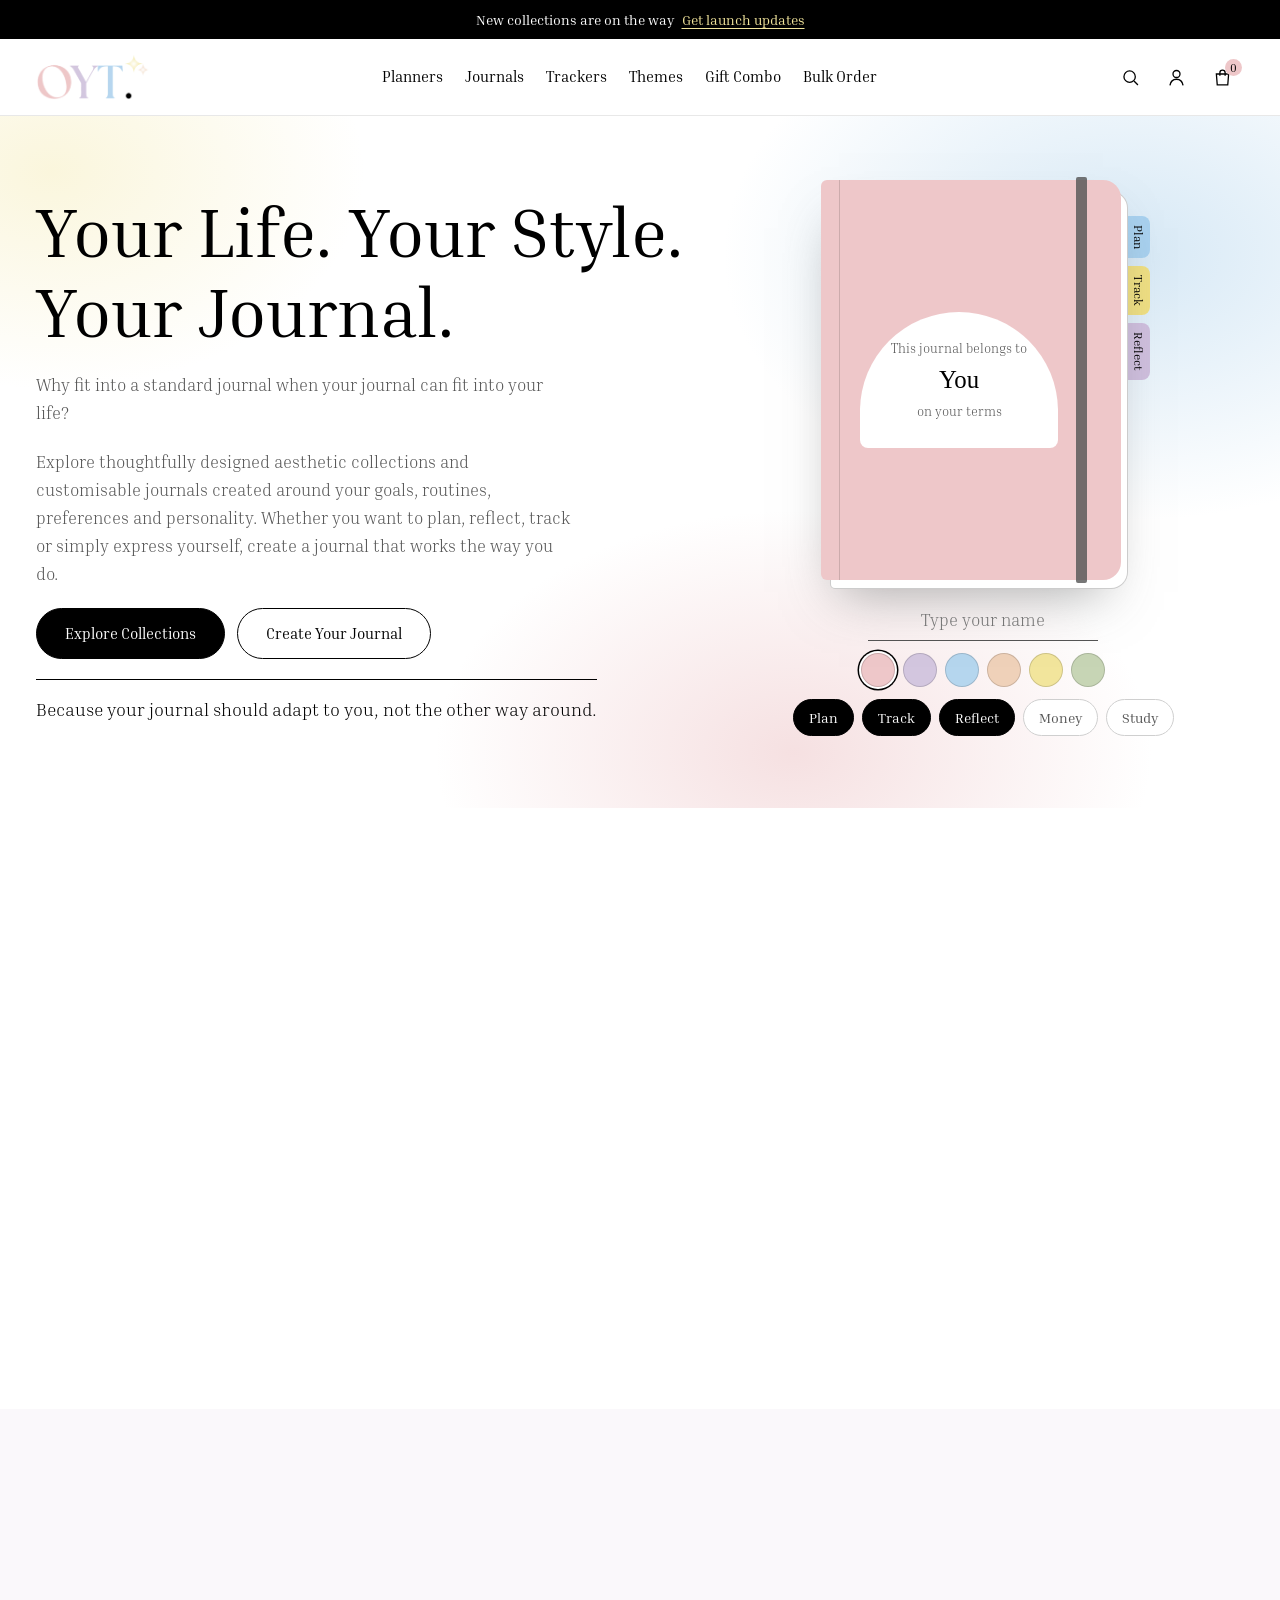
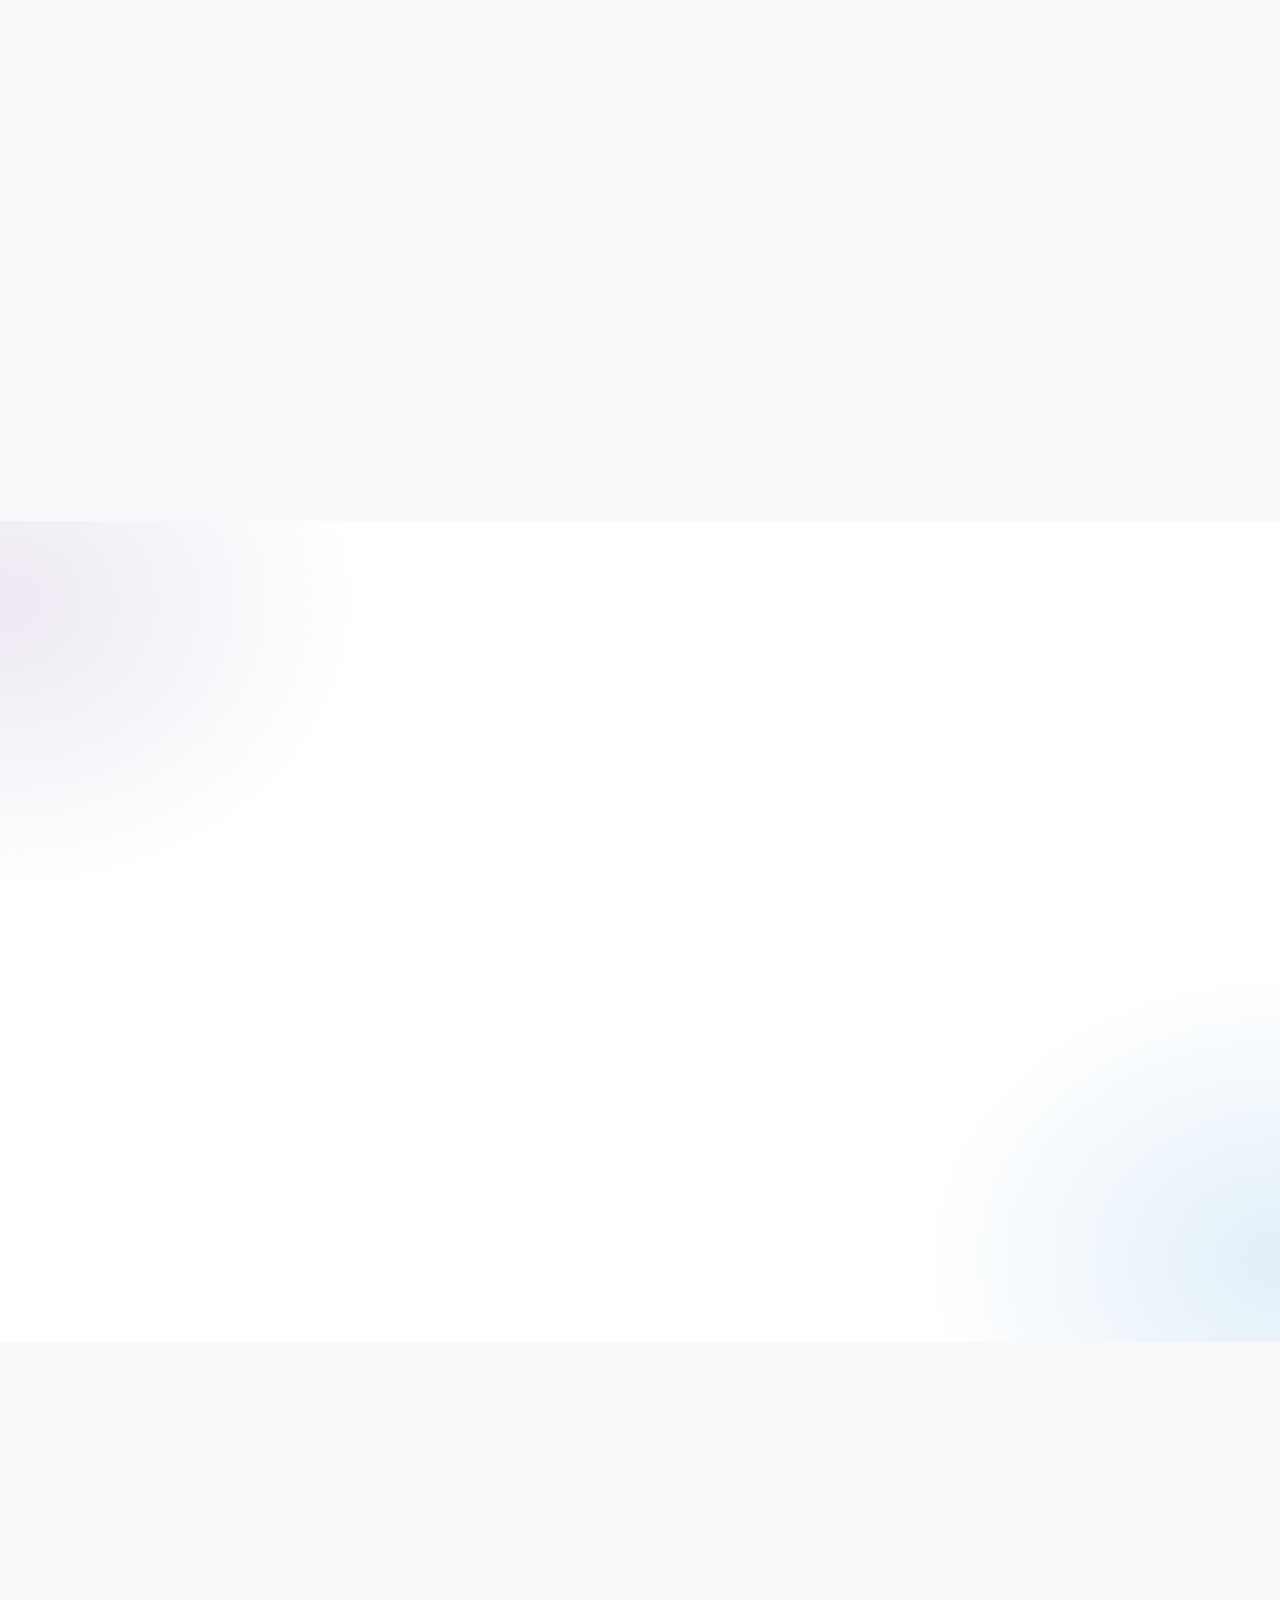
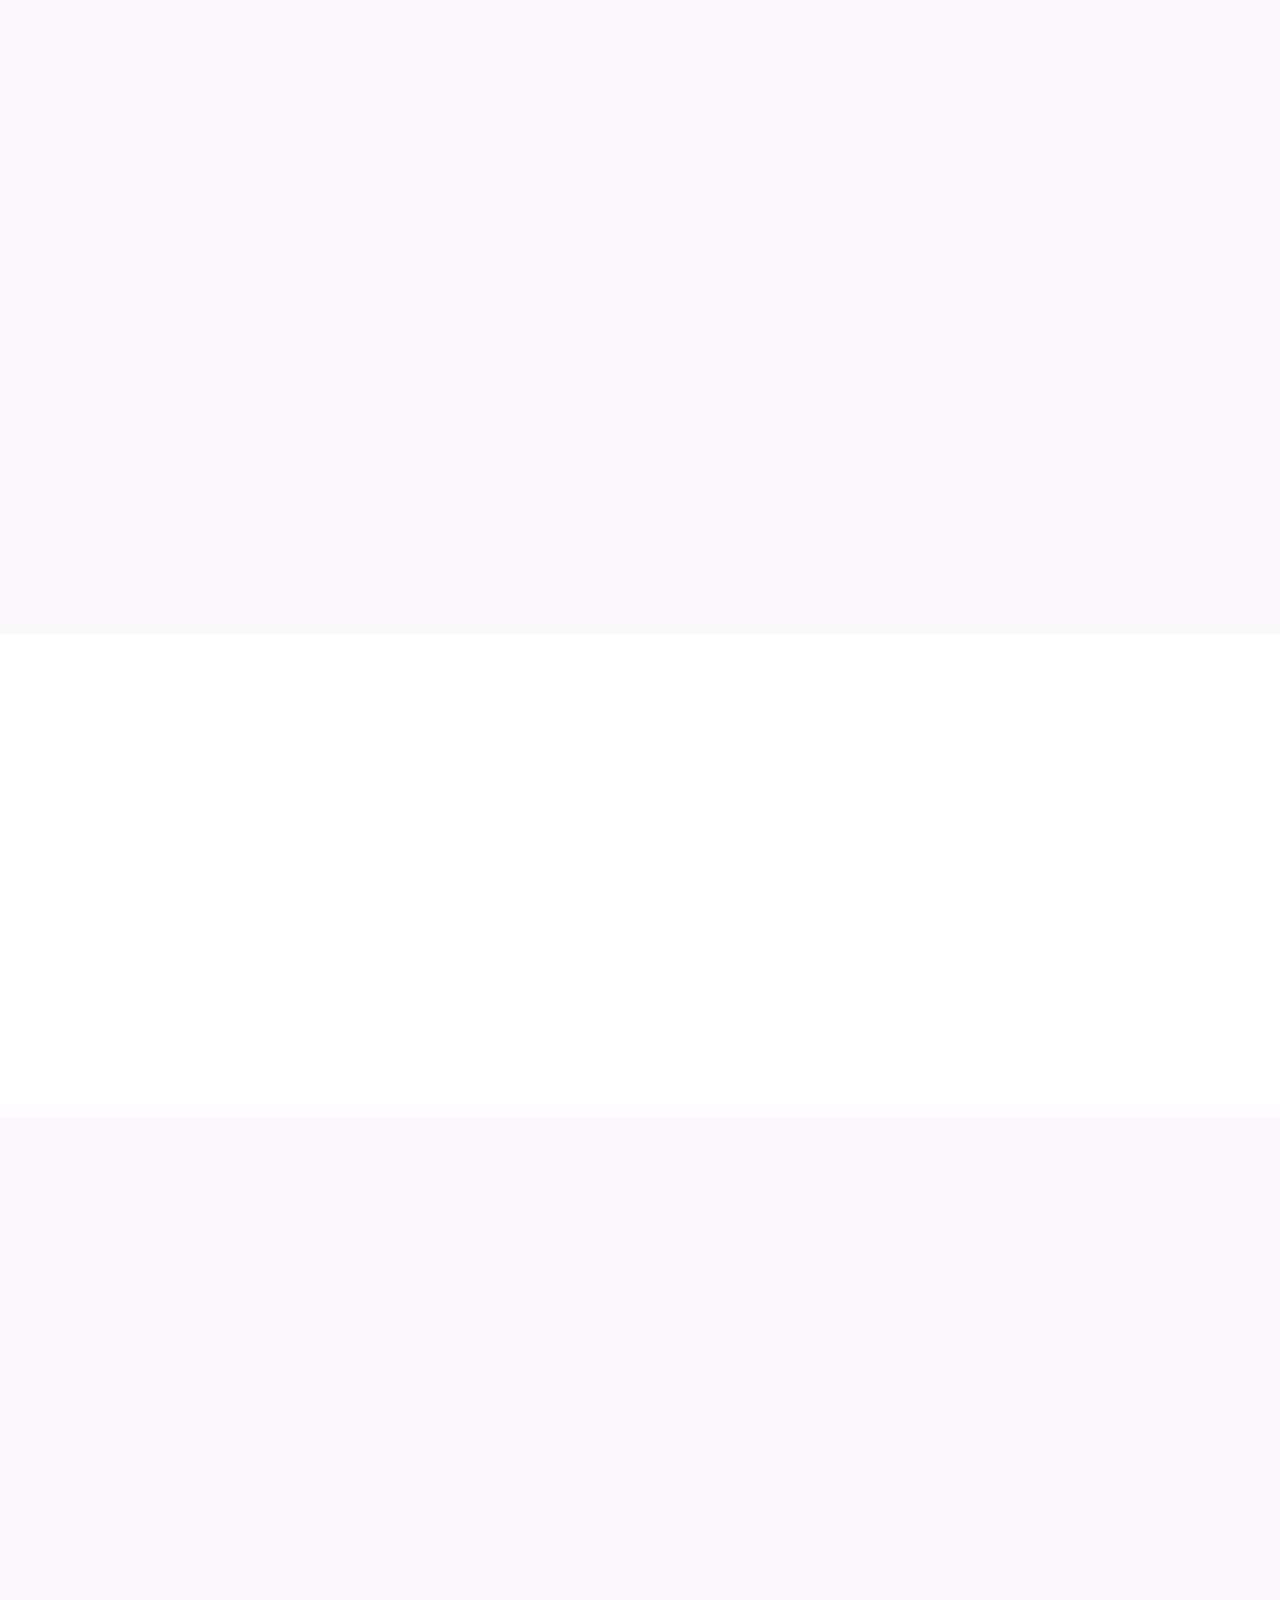
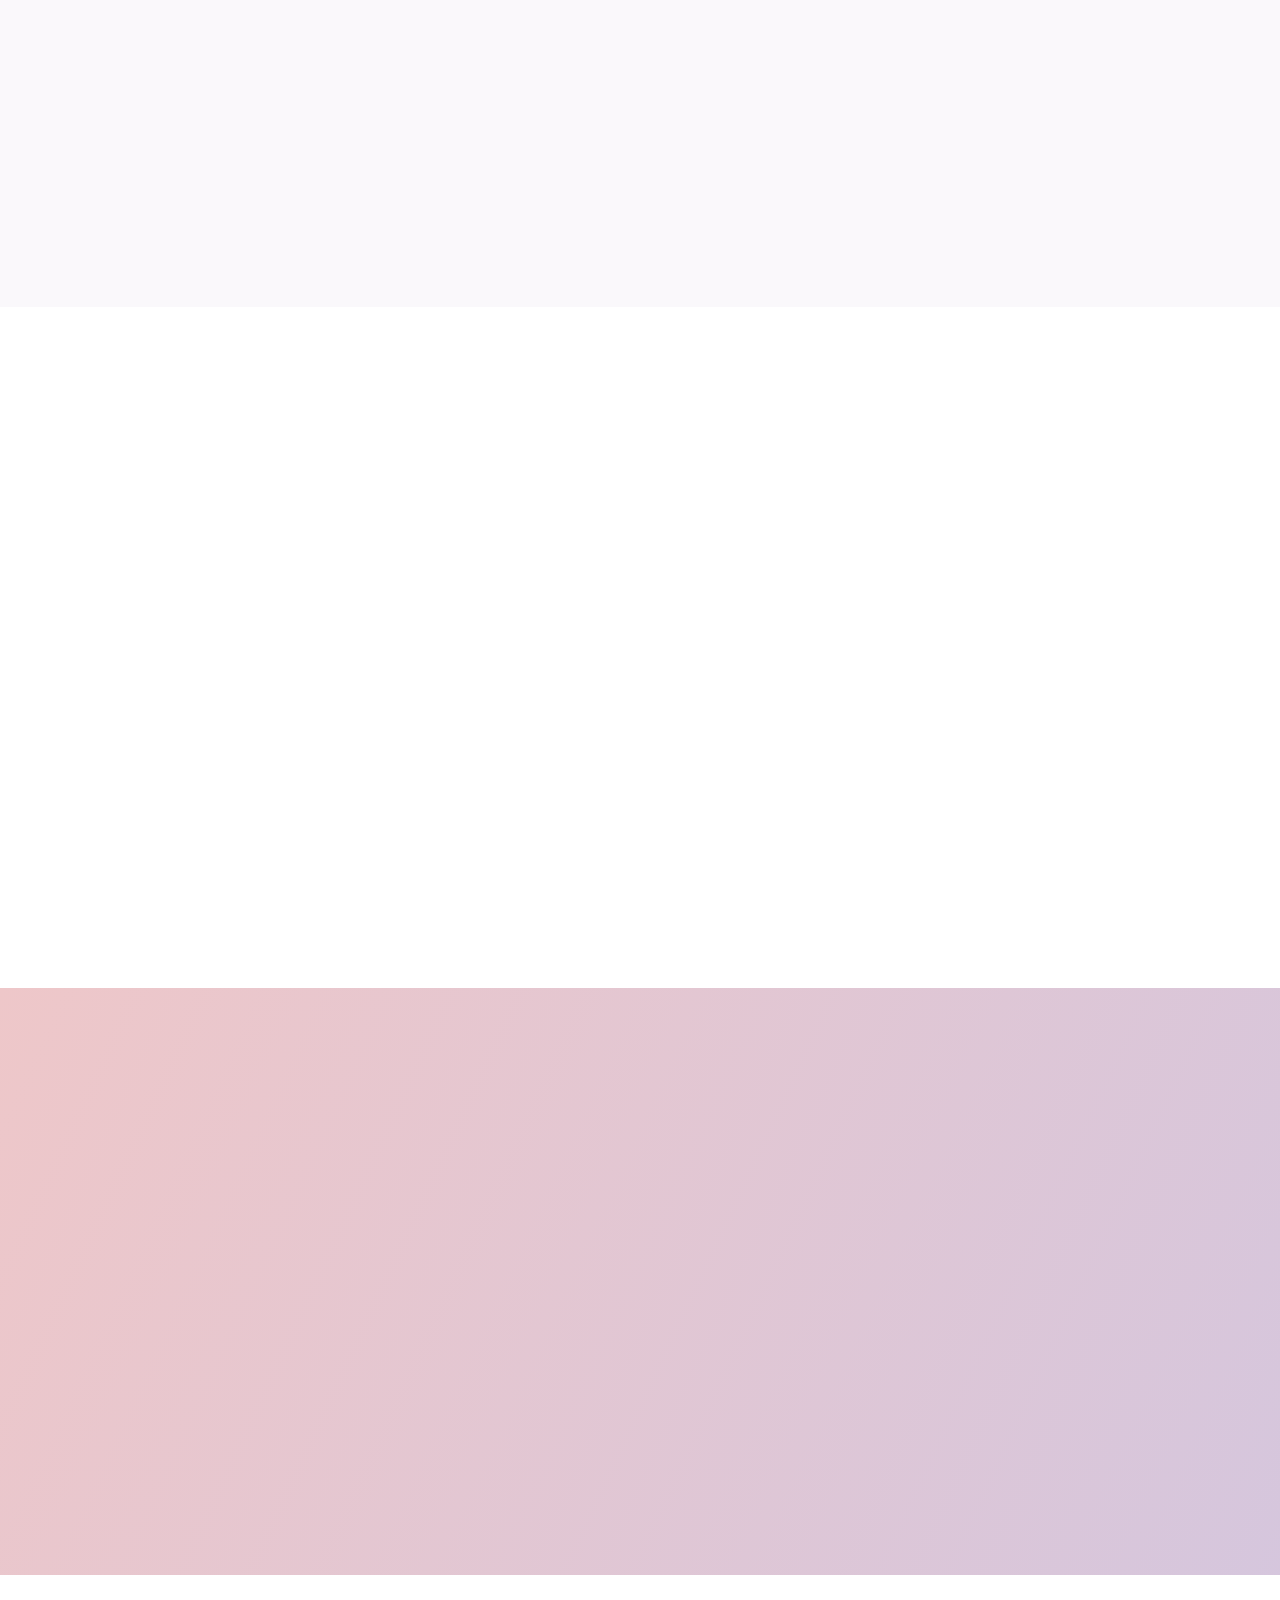
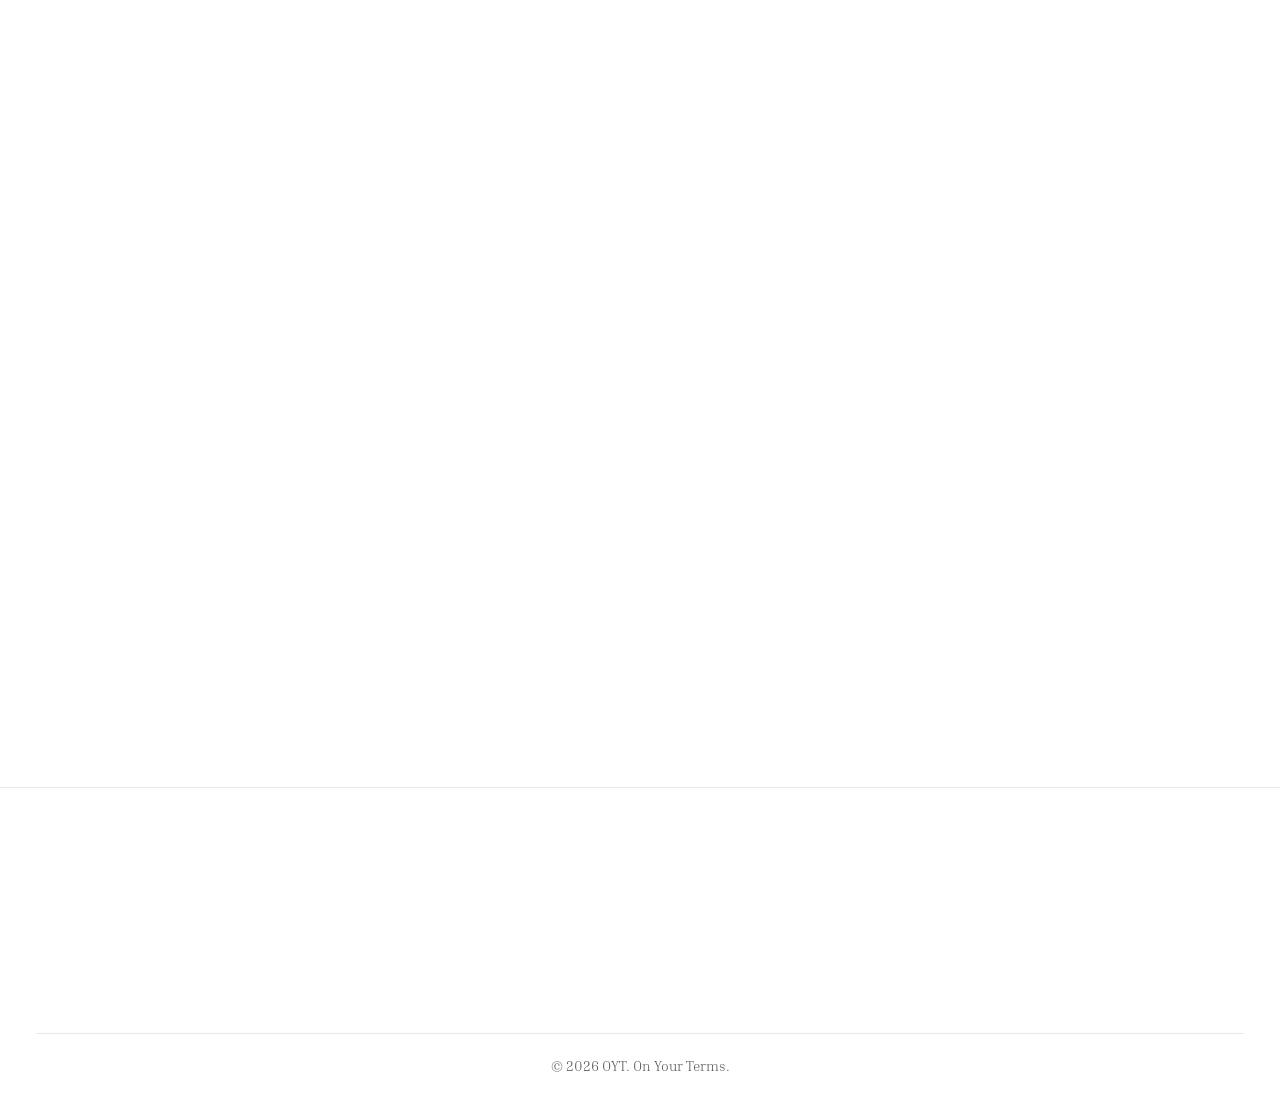
==== commit ba48234c: "commit" ====
--- a/index.html
+++ b/index.html
@@ -1,311 +1,1611 @@
-<!doctype html>
-<html>
-
+<!DOCTYPE html>
+<html lang="en">
 <head>
-    <meta charset=utf8>
-    <meta name=viewport content="width=device-width,initial-scale=1,viewport-fit=cover">
-    <link rel="stylesheet" href="style.css">
-    <title>ON YOUR TERMS</title>
+<meta charset="utf-8">
+<meta name="viewport" content="width=device-width, initial-scale=1">
+<title>OYT On Your Terms</title>
+<link rel="stylesheet" href="https://fonts.googleapis.com/css2?family=Gilda+Display&family=Jost:wght@300;400;500;600&display=swap">
+<style>
+@import url('https://fonts.googleapis.com/css2?family=Inria+Serif:ital,wght@0,300;0,400;0,700;1,300;1,400;1,700&display=swap');
+
+:root {
+    --pink: #eec7c9;
+    --purple: #d3c6df;
+    --blue: #b5d6ee;
+    --peach: #efd1b9;
+    --yellow: #f2e59c;
+    --green: #c7d5b5;
+    --grey: #545454;
+    --black: #000;
+    --white: #fff;
+
+    /* OYT brand typography */
+    --heading-font: 'Times New Roman MT Condensed', 'Times New Roman', Times, serif;
+    --body-font: 'Inria Serif', Georgia, serif;
+    --script-font: 'Amsterdam One', 'Brush Script MT', cursive;
+
+    /* Existing site-wide aliases used throughout this stylesheet */
+    --serif: var(--heading-font);
+    --sans: var(--body-font);
+
+    --line: #e8e8e8;
+    --wrap: 1200px
+}
+
+/* Use this class for occasional Amsterdam One decorative text.
+   Load the licensed Amsterdam One .woff2 file with @font-face for an exact match. */
+.script-font {
+    font-family: var(--script-font);
+    font-weight: 400;
+}
+
+* {
+    box-sizing: border-box
+}
+
+html {
+    scroll-behavior: smooth;
+    scroll-padding-top: 90px
+}
+
+body {
+    margin: 0;
+    background: var(--white);
+    color: var(--grey);
+    font: 300 17px/1.65 var(--sans)
+}
+
+h1,
+h2,
+h3 {
+    font-weight: 400;
+    color: var(--black);
+    line-height: 1.15;
+    margin: 0;
+    text-wrap: balance
+}
+
+h1 {
+    font-size: clamp(2.6rem, 5.4vw, 4.4rem)
+}
+
+h2 {
+    font-size: clamp(2rem, 3.8vw, 3rem)
+}
+
+h3 {
+    font-size: 1.4rem
+}
+
+p {
+    margin: 0
+}
+
+a {
+    color: inherit;
+    text-decoration: none
+}
+
+img {
+    max-width: 100%;
+    display: block
+}
+
+button,
+input {
+    font: inherit;
+    color: inherit
+}
+
+button {
+    cursor: pointer
+}
+
+:focus-visible {
+    outline: 2px solid var(--black);
+    outline-offset: 3px
+}
+
+.in {
+    max-width: calc(var(--wrap) + 48px);
+    margin: auto;
+    padding-left: max(20px, env(safe-area-inset-left, 0px));
+    padding-right: max(20px, env(safe-area-inset-right, 0px))
+}
+
+section {
+    padding-block: 88px
+}
+
+.head {
+    text-align: center;
+    max-width: 660px;
+    margin: 0 auto 46px;
+    display: grid;
+    gap: 12px
+}
+
+.btn {
+    display: inline-flex;
+    align-items: center;
+    justify-content: center;
+    border: 1px solid var(--black);
+    border-radius: 99px;
+    padding: 12px 28px;
+    font-weight: 500;
+    font-size: 15px;
+    background: var(--black);
+    color: var(--white);
+    transition: background .2s, color .2s
+}
+
+.btn:hover {
+    background: var(--grey)
+}
+
+.btn.alt {
+    background: transparent;
+    color: var(--black)
+}
+
+.btn.alt:hover {
+    background: var(--black);
+    color: var(--white)
+}
+
+.bar {
+    background: var(--black);
+    color: var(--white);
+    text-align: center;
+    font-size: 14px;
+    padding: 8px 16px;
+    font-weight: 400
+}
+
+.bar a {
+    text-decoration: underline;
+    text-underline-offset: 3px;
+    margin-left: 8px;
+    color: var(--yellow)
+}
+
+header {
+    position: sticky;
+    top: env(safe-area-inset-top, 0px);
+    z-index: 20;
+    background: var(--white);
+    border-bottom: 1px solid var(--line)
+}
+
+.nav {
+    display: flex;
+    align-items: center;
+    gap: 22px;
+    height: 76px
+}
+
+.logo img {
+    height: 46px;
+    width: auto
+}
+
+.links {
+    display: flex;
+    gap: 22px;
+    margin: 0 auto;
+    font-size: 15px;
+    font-weight: 400;
+    color: var(--black);
+    white-space: nowrap
+}
+
+.links a {
+    padding: 6px 0;
+    border-bottom: 2px solid transparent
+}
+
+.links a:hover {
+    border-color: var(--pink)
+}
+
+.tools {
+    display: flex;
+    gap: 4px
+}
+
+.ic {
+    width: 42px;
+    height: 42px;
+    border: 0;
+    background: none;
+    border-radius: 50%;
+    display: grid;
+    place-items: center;
+    position: relative;
+    color: var(--black)
+}
+
+.ic:hover {
+    background: #f6f3f8
+}
+
+.ic svg {
+    width: 21px;
+    height: 21px;
+    fill: none;
+    stroke: currentColor;
+    stroke-width: 1.5
+}
+
+#count {
+    position: absolute;
+    top: 3px;
+    right: 2px;
+    background: var(--pink);
+    border-radius: 99px;
+    min-width: 17px;
+    font: 500 11px/17px var(--sans);
+    text-align: center
+}
+
+#menu {
+    display: none
+}
+
+.search {
+    border-top: 1px solid var(--line);
+    padding-block: 14px
+}
+
+.search input {
+    width: 100%;
+    border: 1px solid #bbb;
+    border-radius: 99px;
+    padding: 11px 20px
+}
+
+#results {
+    display: flex;
+    flex-wrap: wrap;
+    gap: 8px;
+    margin-top: 10px;
+    font-size: 15px
+}
+
+@media(max-width:1080px) {
+    #menu {
+        display: grid
+    }
+
+    .nav {
+        gap: 6px
+    }
+
+    .tools {
+        margin-left: auto
+    }
+
+    .links {
+        display: none;
+        position: absolute;
+        top: 76px;
+        left: 0;
+        right: 0;
+        background: var(--white);
+        flex-direction: column;
+        padding: 12px 24px 20px;
+        gap: 6px;
+        border-bottom: 1px solid var(--line);
+        max-height: 75vh;
+        overflow: auto
+    }
+
+    .links.open {
+        display: flex
+    }
+}
+
+@media(max-width:480px) {
+    .logo img {
+        height: 34px
+    }
+
+    .ic {
+        width: 36px
+    }
+
+    .tools {
+        gap: 0
+    }
+}
+
+.hero {
+    padding-block: 64px 72px;
+    background: radial-gradient(45% 55% at 88% 20%, rgba(181, 214, 238, .55), transparent 70%), radial-gradient(40% 50% at 62% 92%, rgba(238, 199, 201, .55), transparent 70%), radial-gradient(35% 45% at 4% 8%, rgba(242, 229, 156, .35), transparent 70%)
+}
+
+.hgrid {
+    display: grid;
+    grid-template-columns: 1.1fr .9fr;
+    gap: 48px;
+    align-items: center
+}
+
+.hgrid>* {
+    min-width: 0
+}
+
+.copy {
+    display: grid;
+    gap: 20px;
+    justify-items: start
+}
+
+.copy h1 span {
+    display: block;
+    white-space: nowrap
+}
+
+.copy p {
+    max-width: 54ch
+}
+
+.cta {
+    display: flex;
+    flex-wrap: wrap;
+    gap: 12px
+}
+
+.note {
+    font-size: 1.15rem;
+    color: var(--black);
+    border-top: 1px solid var(--black);
+    padding-top: 14px
+}
+
+.studio {
+    display: grid;
+    justify-items: center;
+    gap: 20px
+}
+
+.book {
+    --c: var(--pink);
+    position: relative;
+    width: min(300px, 72vw);
+    aspect-ratio: 3/4;
+    margin-right: 24px
+}
+
+.cover {
+    position: absolute;
+    inset: 0;
+    border-radius: 6px 18px 18px 6px;
+    background-color: var(--c);
+    box-shadow: 8px 10px 0 -2px #fff, 8px 10px 0 -1px #ccc, 0 30px 50px -18px rgba(84, 84, 84, .5);
+    display: grid;
+    place-items: center;
+    transition: background-color .35s;
+    z-index: 2
+}
+
+.cover:before {
+    content: "";
+    position: absolute;
+    left: 18px;
+    top: 0;
+    bottom: 0;
+    width: 1px;
+    background: rgba(0, 0, 0, .14)
+}
+
+.cover:after {
+    content: "";
+    position: absolute;
+    right: 34px;
+    top: -3px;
+    bottom: -3px;
+    width: 11px;
+    background: rgba(84, 84, 84, .8);
+    border-radius: 2px
+}
+
+.label {
+    background: var(--white);
+    width: 66%;
+    margin-right: 8%;
+    padding: 26px 10px;
+    text-align: center;
+    border-radius: 99px 99px 8px 8px;
+    color: var(--black);
+    display: grid;
+    gap: 6px
+}
+
+.label b {
+    font: 400 1.55rem/1.2 var(--serif);
+    overflow-wrap: anywhere
+}
+
+.label small {
+    font-size: 13px;
+    color: var(--grey)
+}
+
+.tabs {
+    position: absolute;
+    left: calc(100% - -2px);
+    top: 36px;
+    display: grid;
+    gap: 8px;
+    z-index: 1
+}
+
+.tabs i {
+    font: 400 12px/1 var(--sans);
+    font-style: normal;
+    writing-mode: vertical-rl;
+    padding: 9px 6px 9px 9px;
+    border-radius: 0 8px 8px 0;
+    color: var(--black)
+}
+
+.controls {
+    display: grid;
+    gap: 12px;
+    justify-items: center;
+    width: 100%;
+    max-width: 400px
+}
+
+.row {
+    display: flex;
+    flex-wrap: wrap;
+    gap: 8px;
+    justify-content: center
+}
+
+.sw {
+    width: 34px;
+    height: 34px;
+    border-radius: 50%;
+    border: 1px solid rgba(0, 0, 0, .15);
+    background: var(--c)
+}
+
+.sw[aria-pressed=true] {
+    box-shadow: 0 0 0 2px #fff, 0 0 0 3.5px #000
+}
+
+.chip {
+    border: 1px solid #cfcfcf;
+    background: var(--white);
+    border-radius: 99px;
+    padding: 6px 15px;
+    font-size: 14px;
+    font-weight: 400
+}
+
+.chip[aria-pressed=true] {
+    background: var(--black);
+    border-color: var(--black);
+    color: var(--white)
+}
+
+#name {
+    border: 0;
+    border-bottom: 1px solid var(--grey);
+    background: transparent;
+    text-align: center;
+    padding: 6px;
+    width: 230px
+}
+
+@media(max-width:860px) {
+    .hgrid {
+        grid-template-columns: minmax(0, 1fr)
+    }
+
+    .hero {
+        padding-top: 40px
+    }
+}
+
+@media(max-width:480px) {
+    .copy h1 span {
+        white-space: normal
+    }
+}
+
+.cats {
+    display: grid;
+    grid-template-columns: repeat(4, 1fr);
+    gap: 20px
+}
+
+.cat {
+    background: var(--c);
+    border-radius: 200px 200px 18px 18px;
+    padding: 46px 18px 28px;
+    text-align: center;
+    display: grid;
+    gap: 14px;
+    justify-items: center;
+    transition: transform .25s
+}
+
+.cat:hover {
+    transform: translateY(-6px)
+}
+
+.cat svg {
+    width: 92px;
+    height: 92px;
+    background: #fff;
+    border-radius: 50%;
+    padding: 22px;
+    fill: none;
+    stroke: #000;
+    stroke-width: 1.2;
+    stroke-linecap: round;
+    stroke-linejoin: round
+}
+
+.cat p {
+    font-size: 15px;
+    color: #333
+}
+
+.cat u {
+    font-weight: 500;
+    color: #000;
+    text-underline-offset: 4px;
+    font-size: 15px
+}
+
+.prods {
+    display: grid;
+    grid-template-columns: repeat(4, 1fr);
+    gap: 22px
+}
+
+.prod {
+    display: grid;
+    gap: 10px;
+    align-content: start;
+    min-width: 0
+}
+
+.shot {
+    background: #f7f6f8;
+    border-radius: 14px;
+    padding: 30px 22%;
+}
+
+.mini {
+    aspect-ratio: 3/4;
+    border-radius: 4px 10px 10px 4px;
+    box-shadow: 0 18px 24px -14px rgba(0, 0, 0, .4);
+    background: var(--art);
+    display: grid;
+    place-items: center;
+    position: relative
+}
+
+.mini:before {
+    content: "";
+    position: absolute;
+    left: 9px;
+    top: 0;
+    bottom: 0;
+    width: 1px;
+    background: rgba(0, 0, 0, .13)
+}
+
+.mini span {
+    background: #fff;
+    color: #000;
+    font: 400 14px/1.25 var(--serif);
+    padding: 9px 8px;
+    text-align: center;
+    width: 72%
+}
+
+.prod h3 {
+    font-size: 1.2rem
+}
+
+.prod p {
+    font-size: 15px
+}
+
+.prod .btn {
+    padding: 9px 18px;
+    justify-self: start
+}
+
+.tint {
+    background: #faf8fb
+}
+
+.purpose {
+    display: grid;
+    grid-template-columns: 300px 1fr;
+    gap: 28px;
+    align-items: stretch
+}
+
+.plist {
+    display: grid;
+    gap: 8px;
+    align-content: start
+}
+
+.plist button {
+    text-align: left;
+    padding: 13px 20px;
+    border: 1px solid var(--line);
+    background: #fff;
+    border-radius: 12px;
+    font-weight: 400;
+    color: #000
+}
+
+.plist button[aria-selected=true] {
+    background: var(--c);
+    border-color: var(--c)
+}
+
+.panel {
+    background: var(--c);
+    border-radius: 24px;
+    padding: 46px;
+    display: grid;
+    gap: 18px;
+    align-content: center;
+    justify-items: start;
+    transition: background .3s;
+    min-width: 0
+}
+
+.panel p,
+.panel li {
+    color: #222
+}
+
+.panel ul {
+    list-style: none;
+    padding: 0;
+    margin: 0;
+    display: flex;
+    flex-wrap: wrap;
+    gap: 10px
+}
+
+.panel li {
+    background: #fff;
+    border-radius: 99px;
+    padding: 7px 16px;
+    font-size: 15px
+}
+
+.themes {
+    display: grid;
+    grid-template-columns: repeat(4, 1fr);
+    gap: 20px
+}
+
+.theme {
+    min-height: 250px;
+    border-radius: 16px;
+    background: var(--art);
+    display: flex;
+    align-items: flex-end;
+    padding: 14px
+}
+
+.theme div {
+    background: #fff;
+    border-radius: 10px;
+    padding: 12px 16px;
+    width: 100%
+}
+
+.theme h3 {
+    font-size: 1.2rem
+}
+
+.theme p {
+    font-size: 14px;
+    line-height: 1.4
+}
+
+.theme.last {
+    background: #000;
+    align-items: center;
+    justify-content: center;
+    text-align: center;
+    color: #fff;
+    flex-direction: column;
+    gap: 16px;
+    padding: 22px
+}
+
+.theme.last h3 {
+    color: #fff
+}
+
+.theme.last .btn {
+    background: #fff;
+    color: #000;
+    border-color: #fff
+}
+
+.steps {
+    display: grid;
+    grid-template-columns: repeat(4, 1fr);
+    gap: 24px;
+    list-style: none;
+    margin: 0;
+    padding: 0;
+    counter-reset: s
+}
+
+.steps li {
+    counter-increment: s;
+    border-top: 1px solid #000;
+    padding-top: 20px;
+    display: grid;
+    gap: 8px;
+    align-content: start
+}
+
+.steps li:before {
+    content: counter(s);
+    width: 46px;
+    height: 46px;
+    border-radius: 50%;
+    background: var(--c);
+    display: grid;
+    place-items: center;
+    font: 400 1.3rem var(--serif);
+    color: #000
+}
+
+.yours {
+    display: grid;
+    grid-template-columns: repeat(2, 1fr);
+    gap: 20px
+}
+
+.yours article {
+    background: var(--c);
+    border-radius: 20px;
+    padding: 34px;
+    display: grid;
+    gap: 10px;
+    align-content: start
+}
+
+.yours p {
+    color: #222;
+    max-width: 48ch
+}
+
+.closing {
+    text-align: center;
+    font: 400 1.7rem/1.4 var(--serif);
+    color: #000;
+    margin-top: 40px
+}
+
+.why {
+    display: grid;
+    grid-template-columns: .8fr 1.2fr;
+    gap: 56px;
+    align-items: start
+}
+
+.why>* {
+    min-width: 0
+}
+
+.why dl {
+    margin: 0
+}
+
+.why dl div {
+    display: grid;
+    grid-template-columns: 210px 1fr;
+    gap: 20px;
+    padding: 22px 0;
+    border-bottom: 1px solid var(--line)
+}
+
+.why dt {
+    font: 400 1.25rem var(--serif);
+    color: #000
+}
+
+.why dd {
+    margin: 0
+}
+
+.lead {
+    display: grid;
+    gap: 16px;
+    justify-items: start
+}
+
+.quote {
+    background: linear-gradient(115deg, var(--pink), var(--purple) 50%, var(--blue));
+    text-align: center;
+    padding-block: 110px
+}
+
+.quote blockquote {
+    margin: 0 auto;
+    max-width: 900px;
+    font: 400 clamp(2rem, 4.4vw, 3.4rem)/1.25 var(--serif);
+    color: #000;
+    text-wrap: balance
+}
+
+.quote p {
+    max-width: 620px;
+    margin: 28px auto;
+    color: #1d1d1d
+}
+
+.revs {
+    display: grid;
+    grid-template-columns: repeat(3, 1fr);
+    gap: 20px
+}
+
+.rev {
+    border: 1.5px dashed #bdbdbd;
+    border-radius: 18px;
+    padding: 30px;
+    text-align: center;
+    display: grid;
+    gap: 10px
+}
+
+.news {
+    background: var(--green);
+    border-radius: 28px;
+    padding: 56px 28px;
+    text-align: center;
+    display: grid;
+    gap: 16px;
+    justify-items: center
+}
+
+.news p {
+    color: #1d1d1d;
+    max-width: 52ch
+}
+
+.news form {
+    display: flex;
+    flex-wrap: wrap;
+    gap: 10px;
+    justify-content: center;
+    width: 100%;
+    max-width: 520px
+}
+
+.news input {
+    flex: 1 1 240px;
+    min-width: 0;
+    border: 0;
+    border-radius: 99px;
+    padding: 13px 22px;
+    background: #fff
+}
+
+footer {
+    border-top: 1px solid var(--line);
+    padding-block: 56px 26px;
+    font-size: 15px
+}
+
+.foot {
+    display: grid;
+    grid-template-columns: 1.4fr 1fr 1fr 1fr;
+    gap: 30px
+}
+
+.foot>div {
+    display: grid;
+    gap: 8px;
+    align-content: start
+}
+
+.foot h3 {
+    font-size: 1.15rem
+}
+
+.foot a:hover {
+    color: #000;
+    text-decoration: underline
+}
+
+.foot img {
+    width: 240px
+}
+
+.legal {
+    text-align: center;
+    border-top: 1px solid var(--line);
+    margin-top: 36px;
+    padding-top: 20px;
+    font-size: 14px
+}
+
+#toast {
+    position: fixed;
+    left: 50%;
+    bottom: calc(20px + env(safe-area-inset-bottom, 0px));
+    transform: translateX(-50%);
+    background: #000;
+    color: #fff;
+    border-radius: 99px;
+    padding: 10px 22px;
+    font-size: 14px;
+    z-index: 40;
+    width: max-content;
+    max-width: 90%;
+    text-align: center
+}
+
+@media(max-width:960px) {
+
+    .cats,
+    .prods,
+    .themes,
+    .steps {
+        grid-template-columns: repeat(2, 1fr)
+    }
+
+    .purpose,
+    .why {
+        grid-template-columns: minmax(0, 1fr)
+    }
+
+    .plist {
+        grid-template-columns: repeat(2, 1fr)
+    }
+
+    .foot {
+        grid-template-columns: 1fr 1fr
+    }
+
+    .revs {
+        grid-template-columns: 1fr
+    }
+}
+
+@media(max-width:620px) {
+    section {
+        padding-block: 60px
+    }
+
+    .yours {
+        grid-template-columns: 1fr
+    }
+
+    .why dl div {
+        grid-template-columns: 1fr;
+        gap: 6px
+    }
+
+    .panel {
+        padding: 28px
+    }
+
+    .cats,
+    .prods {
+        gap: 12px
+    }
+
+    .cat {
+        padding: 30px 10px 20px
+    }
+
+    .themes {
+        gap: 10px
+    }
+
+    .theme {
+        min-height: 210px;
+        padding: 8px
+    }
+
+    .theme div {
+        padding: 10px
+    }
+
+    .shot {
+        padding: 18px 14%
+    }
+
+    .mini span {
+        font-size: 12px
+    }
+
+    .steps {
+        grid-template-columns: 1fr
+    }
+}
+
+@media(prefers-reduced-motion:reduce) {
+    * {
+        transition: none !important;
+        scroll-behavior: auto !important
+    }
+}
+
+/* =========================================
+   OYT WEBSITE ANIMATIONS (CSS only)
+   Entrances use `translate`, `scale` and `opacity`, so they
+   never block the `transform` used by hover effects.
+========================================= */
+@media (prefers-reduced-motion: no-preference) {
+
+/* Keyframes */
+@keyframes fadeUp    { from { opacity: 0; translate: 0 35px } }
+@keyframes fadeDown  { from { opacity: 0; translate: 0 -20px } }
+@keyframes fadeLeft  { from { opacity: 0; translate: -40px 0 } }
+@keyframes fadeRight { from { opacity: 0; translate: 40px 0 } }
+@keyframes zoomIn    { from { opacity: 0; scale: .88 } }
+@keyframes popIn     { 0% { opacity: 0; scale: .4 } 70% { scale: 1.12 } 100% { opacity: 1; scale: 1 } }
+@keyframes bookFloat { 0%, 100% { transform: translateY(0) rotate(0) } 50% { transform: translateY(-12px) rotate(-1deg) } }
+@keyframes tabSlide  { from { opacity: 0; translate: -18px 0 } }
+@keyframes gradient  { 0%, 100% { background-position: 0% 50% } 50% { background-position: 100% 50% } }
+@keyframes glow      { 0%, 100% { background-size: 100% 100% } 50% { background-size: 118% 112% } }
+@keyframes pulse     { 0%, 100% { scale: 1 } 50% { scale: 1.18 } }
+@keyframes drawLine  { from { background-size: 0 1px } }
+
+/* Announcement bar and header */
+.bar { animation: fadeDown .6s ease both }
+.bar a { display: inline-block; transition: translate .3s ease }
+.bar a:hover { translate: 0 -2px }
+header { animation: fadeDown .7s ease .1s both }
+.logo img { transition: scale .35s ease }
+.logo:hover img { scale: 1.07 }
+.links a { transition: color .3s, border-color .3s, translate .3s }
+.links a:hover { translate: 0 -2px }
+.links.open { animation: fadeDown .35s ease both }
+.ic { transition: background .3s, scale .25s }
+.ic:hover { scale: 1.1 }
+.ic:active { scale: .92 }
+#count { animation: pulse 2.4s ease-in-out infinite }
+.search:not([hidden]) { animation: fadeDown .35s ease both }
+#results > * { animation: popIn .3s ease both }
+
+/* Hero: one staggered entrance */
+.hero { animation: glow 9s ease-in-out infinite; background-repeat: no-repeat }
+.copy > * { animation: fadeLeft .8s ease both }
+.copy > :nth-child(2) { animation-delay: .12s }
+.copy > :nth-child(3) { animation-delay: .24s }
+.copy > :nth-child(4) { animation-delay: .36s }
+.copy > :nth-child(5) { animation-delay: .48s }
+.studio { animation: fadeRight 1s ease .2s both }
+.book { animation: bookFloat 5s ease-in-out infinite }
+.tabs i { animation: tabSlide .45s ease both }
+.sw { animation: popIn .45s ease .7s backwards; transition: transform .25s, box-shadow .25s }
+.sw:hover { transform: scale(1.18) }
+.row .chip { animation: fadeUp .5s ease .85s backwards }
+.chip { transition: background .25s, color .25s, border-color .25s, transform .25s }
+.chip:hover { transform: translateY(-3px) }
+#name, .news input, .search input { transition: box-shadow .3s, border-color .3s }
+#name:focus { box-shadow: 0 8px 0 -5px var(--pink) }
+.news input:focus, .search input:focus { box-shadow: 0 0 0 4px var(--purple) }
+
+/* Buttons */
+.btn { transition: transform .3s, background .3s, color .3s, box-shadow .3s }
+.btn:hover { transform: translateY(-3px); box-shadow: 0 8px 20px rgba(0,0,0,.14) }
+.btn:active { transform: translateY(0) scale(.97) }
+
+/* Category cards */
+.cat { transition: transform .4s, box-shadow .4s }
+.cat:hover { transform: translateY(-10px); box-shadow: 0 18px 35px rgba(0,0,0,.08) }
+.cat svg { transition: transform .5s }
+.cat:hover svg { transform: rotate(-8deg) scale(1.08) }
+.cat u { transition: text-underline-offset .3s }
+.cat:hover u { text-underline-offset: 8px }
+
+/* Products */
+.prod { transition: transform .4s }
+.prod:hover { transform: translateY(-7px) }
+.shot { overflow: hidden; transition: background .4s }
+.prod:hover .shot { background: #f1ecf5 }
+.mini { transition: transform .6s cubic-bezier(.22,1,.36,1), box-shadow .6s }
+.prod:hover .mini { transform: scale(1.06) rotate(-3deg); box-shadow: 0 24px 28px -14px rgba(0,0,0,.45) }
+
+/* Explore by purpose (replays on every tab click) */
+.plist button { transition: background .3s, border-color .3s, transform .3s }
+.plist button:hover { transform: translateX(6px) }
+.panel { transition: background .4s }
+.panel > * { animation: fadeUp .5s ease both }
+.panel > :nth-child(2) { animation-delay: .08s }
+.panel > :nth-child(3) { animation-delay: .16s }
+.panel > :nth-child(4) { animation-delay: .24s }
+.panel li { animation: popIn .4s ease .25s both }
+
+/* Themes */
+.theme { overflow: hidden; transition: transform .4s, box-shadow .4s }
+.theme:hover { transform: translateY(-8px); box-shadow: 0 18px 35px rgba(0,0,0,.12) }
+.theme div { transition: transform .4s }
+.theme:hover div { transform: translateY(-6px) }
+
+/* How it works, personal cards, why us */
+.steps li { transition: transform .35s }
+.steps li:hover { transform: translateY(-7px) }
+.steps li::before { transition: transform .4s }
+.steps li:hover::before { transform: rotate(12deg) scale(1.12) }
+.yours article { transition: transform .4s, box-shadow .4s }
+.yours article:hover { transform: translateY(-6px); box-shadow: 0 15px 35px rgba(0,0,0,.08) }
+.why dl div { transition: transform .35s, border-color .35s }
+.why dl div:hover { transform: translateX(8px); border-color: var(--black) }
+
+/* Quote: slow moving gradient */
+.quote { background-size: 220% 220%; animation: gradient 10s ease-in-out infinite }
+
+/* Reviews, newsletter, footer, toast */
+.rev { transition: transform .4s, border-color .4s }
+.rev:hover { transform: translateY(-7px); border-color: var(--black) }
+.news { transition: transform .4s, box-shadow .4s }
+.news:hover { transform: translateY(-4px); box-shadow: 0 18px 35px rgba(0,0,0,.08) }
+.foot a { transition: color .3s, translate .3s }
+.foot > div > a:hover { translate: 5px 0 }
+.foot img { transition: scale .4s }
+.foot img:hover { scale: 1.04 }
+#toast:not([hidden]) { animation: fadeUp .35s ease both }
+
+/* Scroll reveal: no JavaScript or extra classes needed.
+   Browsers without support show the content normally. */
+@supports (animation-timeline: view()) {
+  .head, .lead, .steps li, .yours article, .closing, .why dl div,
+  .quote .in > *, .rev, .news, .foot > div {
+    animation: fadeUp linear both;
+    animation-timeline: view();
+    animation-range: entry 0% entry 80%;
+  }
+  .cat, .prod, .theme {
+    animation: zoomIn linear both;
+    animation-timeline: view();
+    animation-range: entry 0% entry 70%;
+  }
+  .plist { animation: fadeLeft linear both; animation-timeline: view(); animation-range: entry 0% entry 60% }
+  .panel { animation: fadeRight linear both; animation-timeline: view(); animation-range: entry 0% entry 60% }
+  .why dl div:nth-child(n) { animation-name: fadeRight }
+
+  /* Stagger cards that share a row */
+  :is(.cat, .prod, .theme, .steps li, .rev):nth-child(4n+2) { animation-range: entry 8% entry 85% }
+  :is(.cat, .prod, .theme, .steps li, .rev):nth-child(4n+3) { animation-range: entry 16% entry 92% }
+  :is(.cat, .prod, .theme, .steps li, .rev):nth-child(4n)   { animation-range: entry 24% entry 100% }
+}
+}
+
+/* =========================================
+   EXPLORE BY PURPOSE (new design)
+   Keep this block at the end of the stylesheet.
+========================================= */
+#purposes {
+    background: radial-gradient(40% 50% at 0% 10%, rgba(211,198,223,.4), transparent 70%),
+                radial-gradient(40% 50% at 100% 90%, rgba(181,214,238,.4), transparent 70%)
+}
+#purposes .purpose { grid-template-columns: 340px minmax(0,1fr); gap: 28px }
+#purposes .plist { gap: 12px; align-content: stretch; grid-auto-rows: 1fr }
+#purposes .plist button {
+    display: flex; align-items: center; gap: 14px; text-align: left; min-width: 0;
+    padding: 12px 18px 12px 12px; background: #fff; border: 1px solid #ececec;
+    border-radius: 99px; box-shadow: 0 6px 18px -12px rgba(0,0,0,.25);
+    transition: background .3s, transform .3s, box-shadow .3s, border-color .3s
+}
+#purposes .plist button:hover { transform: translateX(6px); border-color: var(--c) }
+#purposes .plist button[aria-selected=true] {
+    background: var(--c); border-color: #000; box-shadow: 4px 5px 0 #000
+}
+#purposes .pico {
+    flex: none; width: 48px; height: 48px; border-radius: 50%; background: var(--c);
+    display: grid; place-items: center; transition: background .3s, rotate .3s
+}
+#purposes [aria-selected=true] .pico { background: #fff; rotate: -10deg }
+#purposes .pico svg { width: 24px; height: 24px; fill: none; stroke: #000; stroke-width: 1.4; stroke-linecap: round; stroke-linejoin: round }
+#purposes .ptext { display: grid; line-height: 1.3 }
+#purposes .ptext b { font: 400 1.15rem var(--serif); color: #000 }
+#purposes .ptext small { font-size: 13px; color: #333 }
+
+#purposes .panel {
+    grid-template-columns: minmax(0,1fr) minmax(0,.9fr); gap: 36px; align-items: center;
+    justify-items: stretch; padding: 48px; border-radius: 32px; position: relative; overflow: hidden
+}
+#purposes .panel::before, #purposes .panel::after {
+    content: ""; position: absolute; border-radius: 50%; background: rgba(255,255,255,.35); pointer-events: none
+}
+#purposes .panel::before { width: 300px; height: 300px; right: -90px; top: -110px }
+#purposes .panel::after { width: 190px; height: 190px; left: -70px; bottom: -80px }
+#purposes .pinfo { display: grid; gap: 18px; justify-items: start; position: relative; z-index: 1; min-width: 0 }
+#purposes .pinfo h3 { font-size: clamp(2rem, 3.4vw, 2.7rem) }
+#purposes .pinfo ul { display: grid; gap: 10px }
+#purposes .pinfo li { display: flex; align-items: center; gap: 10px; background: none; padding: 0; font-size: 16px }
+#purposes .pinfo li::before {
+    content: ""; flex: none; width: 12px; height: 12px; background: #000;
+    clip-path: polygon(50% 0,62% 38%,100% 50%,62% 62%,50% 100%,38% 62%,0 50%,38% 38%)
+}
+
+/* Journal page preview */
+#purposes .sheet {
+    position: relative; z-index: 1; background-color: #fff; border-radius: 6px 18px 18px 6px;
+    padding: 30px 22px 22px 40px; rotate: 2.5deg; min-width: 0;
+    box-shadow: 8px 9px 0 rgba(255,255,255,.55), 0 28px 40px -22px rgba(0,0,0,.45);
+    transition: rotate .4s
+}
+#purposes .sheet:hover { rotate: 0deg }
+#purposes .sheet::before { /* binding holes */
+    content: ""; position: absolute; left: 12px; top: 22px; bottom: 22px; width: 10px;
+    background: radial-gradient(circle, var(--c) 4px, transparent 5px) top / 10px 30px repeat-y
+}
+#purposes .sheet::after { /* washi tape */
+    content: ""; position: absolute; top: -11px; left: 38%; width: 90px; height: 24px;
+    background: var(--c); border: 1px dashed rgba(0,0,0,.25); rotate: -4deg
+}
+#purposes .sheet h4 { margin: 0 0 8px; font: 400 1.35rem var(--serif); color: #000 }
+#purposes .rows { display: grid; gap: 0; list-style: none; margin: 0; padding: 0 }
+#purposes .rows li {
+    display: flex; align-items: center; gap: 10px; min-height: 44px; padding: 6px 0;
+    background: none; border-radius: 0; border-bottom: 1px solid #e6e6e6; font-size: 15px; color: #222
+}
+#purposes .rows li::before { content: ""; flex: none; width: 16px; height: 16px; border: 1.5px solid #000; border-radius: 5px }
+#purposes .rows li.done::before { content: "\2713"; background: var(--c); font: 700 11px/13px Arial, sans-serif; text-align: center; color: #000 }
+#purposes .sheet p { margin-top: 14px; font-size: 13px; color: var(--grey) }
+
+@media (prefers-reduced-motion: no-preference) {
+    #purposes .panel > * { animation: none }
+    #purposes .pinfo > * { animation: fadeUp .5s ease both }
+    #purposes .pinfo > :nth-child(2) { animation-delay: .08s }
+    #purposes .pinfo > :nth-child(3) { animation-delay: .16s }
+    #purposes .pinfo > :nth-child(4) { animation-delay: .24s }
+    #purposes .pinfo li { animation: none }
+    #purposes .sheet { animation: pageIn .6s cubic-bezier(.22,1,.36,1) both }
+    #purposes .rows li { animation: fadeLeft .4s ease both }
+    #purposes .rows li:nth-child(2) { animation-delay: .12s }
+    #purposes .rows li:nth-child(3) { animation-delay: .24s }
+    #purposes .rows li:nth-child(4) { animation-delay: .36s }
+    @keyframes pageIn { from { opacity: 0; translate: 40px 12px; scale: .94 } }
+}
+
+@media (max-width: 1100px) {
+    #purposes .panel { grid-template-columns: minmax(0,1fr) }
+}
+@media (max-width: 960px) {
+    #purposes .purpose { grid-template-columns: minmax(0,1fr) }
+    #purposes .plist { grid-template-columns: repeat(2, minmax(0,1fr)) }
+}
+@media (max-width: 620px) {
+    #purposes .plist { gap: 10px }
+    #purposes .plist button { flex-direction: column; text-align: center; border-radius: 20px; padding: 14px 8px; gap: 8px }
+    #purposes .plist button:hover { transform: none }
+    #purposes .ptext small { display: none }
+    #purposes .panel { padding: 28px 20px; gap: 32px }
+}
+</style>
 </head>
-
-<div class="bar">New collections are on the way</div>
+<body>
+
+<div class="bar">New collections are on the way<a href="#news">Get launch updates</a></div>
 <header>
-    <nav class="in nav" aria-label="Main">
-        <button class="ic" id="menu" aria-label="Menu" aria-expanded="false"><svg viewBox="0 0 24 24">
-                <path d="M4 7h16M4 12h16M4 17h16" />
-            </svg></button>
-        <a class="logo" href="#" aria-label="OYT home"><img
-                src="[data-uri]"
-                alt="OYT. On Your Terms"></a>
-        <div class="links" id="links"><a href="#">Planners</a><a href="#">Journals</a><a
-                href="#">Trackers</a><a href="#">Themes</a><a href="#">Gift Combo</a><a
-                href="#">Bulk Order</a></div>
-        <div class="tools">
-            <button class="ic" id="sbtn" aria-label="Search" aria-expanded="false"><svg viewBox="0 0 24 24">
-                    <circle cx="11" cy="11" r="6.5" />
-                    <path d="m16 16 4.5 4.5" />
-                </svg></button>
-            <button class="ic acct" aria-label="Account" data-msg="Account access coming soon!"><svg
-                    viewBox="0 0 24 24">
-                    <circle cx="12" cy="8" r="4" />
-                    <path d="M4.5 21c.8-5 4-7 7.5-7s6.7 2 7.5 7" />
-                </svg></button>
-            <button class="ic" id="cart" aria-label="Cart"><svg viewBox="0 0 24 24">
-                    <path d="M5 8h14l-1 12.5H6zM9 10V6.5a3 3 0 0 1 6 0V10" />
-                </svg><span id="count">0</span></button>
-        </div>
-    </nav>
-    <div class="search" id="search" hidden>
-        <div class="in"><input id="q" type="search" placeholder="Search planners, journals, trackers"
-                aria-label="Search">
-            <div id="results"></div>
-        </div>
-    </div>
+ <nav class="in nav" aria-label="Main">
+  <button class="ic" id="menu" aria-label="Menu" aria-expanded="false"><svg viewBox="0 0 24 24"><path d="M4 7h16M4 12h16M4 17h16"/></svg></button>
+  <a class="logo" href="#top" aria-label="OYT home"><img src="[data-uri]" alt="OYT. On Your Terms"></a>
+  <div class="links" id="links"><a href="#shop">Planners</a><a href="#shop">Journals</a><a href="#shop">Trackers</a><a href="#themes">Themes</a><a href="#popular">Gift Combo</a><a href="#bulk">Bulk Order</a></div>
+  <div class="tools">
+   <button class="ic" id="sbtn" aria-label="Search" aria-expanded="false"><svg viewBox="0 0 24 24"><circle cx="11" cy="11" r="6.5"/><path d="m16 16 4.5 4.5"/></svg></button>
+   <button class="ic acct" aria-label="Account" data-msg="Account login connects when the store goes live"><svg viewBox="0 0 24 24"><circle cx="12" cy="8" r="4"/><path d="M4.5 21c.8-5 4-7 7.5-7s6.7 2 7.5 7"/></svg></button>
+   <button class="ic" id="cart" aria-label="Cart"><svg viewBox="0 0 24 24"><path d="M5 8h14l-1 12.5H6zM9 10V6.5a3 3 0 0 1 6 0V10"/></svg><span id="count">0</span></button>
+  </div>
+ </nav>
+ <div class="search" id="search" hidden><div class="in"><input id="q" type="search" placeholder="Search planners, journals, trackers" aria-label="Search"><div id="results"></div></div></div>
 </header>
 
 <main id="top">
-    <div class="hero">
-        <div class="in hgrid">
-            <div class="copy">
-                <h1><span>Your Life. Your Style.</span><span>Your Journal.</span></h1>
-                <p>Why fit into a standard journal when your journal can fit into your life?</p>
-                <p>Explore thoughtfully designed aesthetic collections and customisable journals created around your
-                    goals, routines, preferences and personality. Whether you want to plan, reflect, track or simply
-                    express yourself, create a journal that works the way you do.</p>
-                <div class="cta"><a class="btn" href="#">Explore Collections</a><a class="btn alt" href="#"
-                        id="create">Create Your Journal</a></div>
-                <p class="note">Because your journal should adapt to you, not the other way around.</p>
-            </div>
-            <div class="studio" id="studio">
-                <div class="book" id="book">
-                    <div class="cover" id="cover">
-                        <div class="label"><small>This journal belongs to</small><b id="bname">You</b><small>on your
-                                terms</small></div>
-                    </div>
-                    <div class="tabs" id="tabs"></div>
-                </div>
-                <div class="controls">
-                    <input id="name" maxlength="18" placeholder="Type your name" aria-label="Name on cover">
-                    <div class="row" id="swatches" aria-label="Cover colour"></div>
-                    <div class="row" id="sections" aria-label="Journal sections"></div>
-                </div>
-            </div>
-        </div>
-    </div>
-
-    <section id="shop">
-        <div class="in">
-            <div class="head">
-                <h2>Shop by Category</h2>
-                <p>Start with what you need today.</p>
-            </div>
-            <div class="cats">
-                <a class="cat" href="#" style="--c:var(--pink)"><svg viewBox="0 0 48 48">
-                        <rect x="7" y="10" width="34" height="31" rx="4" />
-                        <path d="M7 19h34M16 6v8M32 6v8M15 27h5M28 27h5M15 34h5" />
-                    </svg>
-                    <h3>Planners</h3>
-                    <p>Map your days, weeks and goals.</p><u>Shop planners</u>
-                </a>
-                <a class="cat" href="#" style="--c:var(--purple)"><svg viewBox="0 0 48 48">
-                        <path d="M24 13c-5-4-11-4-18-2v27c7-2 13-2 18 2 5-4 11-4 18-2V11c-7-2-13-2-18 2zM24 13v27" />
-                    </svg>
-                    <h3>Journals</h3>
-                    <p>Space to reflect and express.</p><u>Shop journals</u>
-                </a>
-                <a class="cat" href="#" style="--c:var(--blue)"><svg viewBox="0 0 48 48">
-                        <path d="m7 13 4 4 6-7M7 26l4 4 6-7M7 39l4 4 6-7M23 14h19M23 27h19M23 40h19" />
-                    </svg>
-                    <h3>Trackers</h3>
-                    <p>See your habits add up.</p><u>Shop trackers</u>
-                </a>
-                <a class="cat" href="#" style="--c:var(--peach)"><svg viewBox="0 0 48 48">
-                        <circle cx="24" cy="15" r="8" />
-                        <circle cx="15" cy="31" r="8" />
-                        <circle cx="33" cy="31" r="8" />
-                    </svg>
-                    <h3>Themes</h3>
-                    <p>Pick a look that feels like you.</p><u>Browse themes</u>
-                </a>
-            </div>
-        </div>
-    </section>
-
-    <section class="tint" id="popular">
-        <div class="in">
-            <div class="head">
-                <h2>Popular Picks</h2>
-                <p>A few favourites to begin with.</p>
-            </div>
-            <div class="prods" id="prods"></div>
-        </div>
-    </section>
-
-    <section id="purposes">
-        <div class="in">
-            <div class="head">
-                <h2>Explore by Purpose</h2>
-                <p>What would you like your journal to help with?</p>
-            </div>
-            <div class="purpose">
-                <div class="plist" id="plist" role="tablist"></div>
-                <div class="panel" id="panel" role="tabpanel"></div>
-            </div>
-        </div>
-    </section>
-
-    <section class="tint" id="themes">
-        <div class="in">
-            <div class="head">
-                <h2>Explore the Aesthetic Collection</h2>
-                <p>Find the theme that matches your personality.</p>
-            </div>
-            <div class="themes" id="tgrid"></div>
-        </div>
-    </section>
-
-    <section id="how">
-        <div class="in">
-            <div class="head">
-                <h2>How It Works</h2>
-                <p>From first idea to first page.</p>
-            </div>
-            <ol class="steps">
-                <li style="--c:var(--pink)">
-                    <h3>Choose</h3>
-                    <p>Pick a planner, journal or tracker, or start building your own.</p>
-                </li>
-                <li style="--c:var(--purple)">
-                    <h3>Customise</h3>
-                    <p>Select your theme, cover and the sections you want inside.</p>
-                </li>
-                <li style="--c:var(--blue)">
-                    <h3>Order</h3>
-                    <p>Check your choices, add to cart and complete your order.</p>
-                </li>
-                <li style="--c:var(--green)">
-                    <h3>Make it yours</h3>
-                    <p>Start planning, tracking and writing in a way that suits you.</p>
-                </li>
-            </ol>
-        </div>
-    </section>
-
-    <section class="tint">
-        <div class="in">
-            <div class="head">
-                <h2>Not Just a Journal. Your Kind of Journal.</h2>
-                <p>Because no two people think, plan, dream or organise their lives the same way.</p>
-            </div>
-            <div class="yours">
-                <article style="--c:var(--pink)">
-                    <h3>Made to Be Personal</h3>
-                    <p>Choose what goes into your journal. Keep what matters. Leave out what doesn't.</p>
-                </article>
-                <article style="--c:var(--purple)">
-                    <h3>Aesthetic by Nature</h3>
-                    <p>Discover themes, colours and designs that reflect your personality.</p>
-                </article>
-                <article style="--c:var(--blue)">
-                    <h3>Function Meets Productivity</h3>
-                    <p>Bring your plans, priorities, habits and everyday routines together.</p>
-                </article>
-                <article style="--c:var(--peach)">
-                    <h3>Room to Be You</h3>
-                    <p>A space for your thoughts, ideas, dreams, reflections and everything in between.</p>
-                </article>
-            </div>
-            <p class="closing">Your life is unique. Your journal should be too.</p>
-        </div>
-    </section>
-
-    <section>
-        <div class="in why">
-            <div class="lead">
-                <h2>Why Choose Us?</h2>
-                <p>A standard journal decides your layout for you. At OYT, you start with your own life and build
-                    from there.</p><a class="btn" href="#">Create Your Journal</a>
-            </div>
-            <dl>
-                <div>
-                    <dt>Built around you</dt>
-                    <dd>Your goals, routines and preferences shape what goes inside.</dd>
-                </div>
-                <div>
-                    <dt>Only what you use</dt>
-                    <dd>Include the sections that help and leave out the ones you would skip.</dd>
-                </div>
-                <div>
-                    <dt>A look you love</dt>
-                    <dd>Choose from devotional, floral, minimalist, pastel, vintage and more.</dd>
-                </div>
-                <div>
-                    <dt>Many purposes</dt>
-                    <dd>Planning, wellness, money, studies and personal growth can all have a place.</dd>
-                </div>
-                <div id="bulk">
-                    <dt>Gifts and bulk orders</dt>
-                    <dd>Put together gift combos, or ask about larger orders for teams, events and institutions.
-                    </dd>
-                </div>
-            </dl>
-        </div>
-    </section>
-
-    <div class="quote">
-        <div class="in">
-            <blockquote>“Why adjust your life to fit a journal, when you can create a journal that fits your life?”
-            </blockquote>
-            <p>Your routines are different. Your goals are different. Your way of thinking is different. So why
-                should your journal look the same as everyone else's?</p>
-            <a class="btn" href="#">Create Your Journal</a>
-        </div>
-    </div>
-
-    <section id="reviews">
-        <div class="in">
-            <div class="head">
-                <h2>Customer Reviews</h2>
-                <p>Real words from real OYT customers will appear here.</p>
-            </div>
-            <div class="revs">
-                <div class="rev">
-                    <h3>Your story here</h3>
-                    <p>Space for a verified customer review.</p>
-                </div>
-                <div class="rev">
-                    <h3>Your story here</h3>
-                    <p>Space for a verified customer review.</p>
-                </div>
-                <div class="rev">
-                    <h3>Your story here</h3>
-                    <p>Space for a verified customer review.</p>
-                </div>
-            </div>
-        </div>
-    </section>
-
-    <section id="news" style="padding-top:0">
-        <div class="in">
-            <div class="news">
-                <h2>Letters for your next chapter</h2>
-                <p>Get productivity tips, new collections and updates in your inbox.</p>
-                <form id="sub"><input id="email" type="email" required placeholder="Your email address"
-                        aria-label="Email address"><button class="btn">Subscribe</button></form>
-            </div>
-        </div>
-    </section>
+<div class="hero"><div class="in hgrid">
+ <div class="copy">
+  <h1><span>Your Life. Your Style.</span><span>Your Journal.</span></h1>
+  <p>Why fit into a standard journal when your journal can fit into your life?</p>
+  <p>Explore thoughtfully designed aesthetic collections and customisable journals created around your goals, routines, preferences and personality. Whether you want to plan, reflect, track or simply express yourself, create a journal that works the way you do.</p>
+  <div class="cta"><a class="btn" href="#popular">Explore Collections</a><a class="btn alt" href="#studio" id="create">Create Your Journal</a></div>
+  <p class="note">Because your journal should adapt to you, not the other way around.</p>
+ </div>
+ <div class="studio" id="studio">
+  <div class="book" id="book"><div class="cover" id="cover"><div class="label"><small>This journal belongs to</small><b id="bname">You</b><small>on your terms</small></div></div><div class="tabs" id="tabs"></div></div>
+  <div class="controls">
+   <input id="name" maxlength="18" placeholder="Type your name" aria-label="Name on cover">
+   <div class="row" id="swatches" aria-label="Cover colour"></div>
+   <div class="row" id="sections" aria-label="Journal sections"></div>
+  </div>
+ </div>
+</div></div>
+
+<section id="shop"><div class="in">
+ <div class="head"><h2>Shop by Category</h2><p>Start with what you need today.</p></div>
+ <div class="cats">
+  <a class="cat" href="#popular" style="--c:var(--pink)"><svg viewBox="0 0 48 48"><rect x="7" y="10" width="34" height="31" rx="4"/><path d="M7 19h34M16 6v8M32 6v8M15 27h5M28 27h5M15 34h5"/></svg><h3>Planners</h3><p>Map your days, weeks and goals.</p><u>Shop planners</u></a>
+  <a class="cat" href="#popular" style="--c:var(--purple)"><svg viewBox="0 0 48 48"><path d="M24 13c-5-4-11-4-18-2v27c7-2 13-2 18 2 5-4 11-4 18-2V11c-7-2-13-2-18 2zM24 13v27"/></svg><h3>Journals</h3><p>Space to reflect and express.</p><u>Shop journals</u></a>
+  <a class="cat" href="#popular" style="--c:var(--blue)"><svg viewBox="0 0 48 48"><path d="m7 13 4 4 6-7M7 26l4 4 6-7M7 39l4 4 6-7M23 14h19M23 27h19M23 40h19"/></svg><h3>Trackers</h3><p>See your habits add up.</p><u>Shop trackers</u></a>
+  <a class="cat" href="#themes" style="--c:var(--peach)"><svg viewBox="0 0 48 48"><circle cx="24" cy="15" r="8"/><circle cx="15" cy="31" r="8"/><circle cx="33" cy="31" r="8"/></svg><h3>Themes</h3><p>Pick a look that feels like you.</p><u>Browse themes</u></a>
+ </div>
+</div></section>
+
+<section class="tint" id="popular"><div class="in">
+ <div class="head"><h2>Popular Picks</h2><p>A few favourites to begin with.</p></div>
+ <div class="prods" id="prods"></div>
+</div></section>
+
+<section id="purposes"><div class="in">
+ <div class="head"><h2>Explore by Purpose</h2><p>What would you like your journal to help with?</p></div>
+ <div class="purpose"><div class="plist" id="plist" role="tablist"></div><div class="panel" id="panel" role="tabpanel"></div></div>
+</div></section>
+
+<section class="tint" id="themes"><div class="in">
+ <div class="head"><h2>Explore the Aesthetic Collection</h2><p>Find the theme that matches your personality.</p></div>
+ <div class="themes" id="tgrid"></div>
+</div></section>
+
+<section id="how"><div class="in">
+ <div class="head"><h2>How It Works</h2><p>From first idea to first page.</p></div>
+ <ol class="steps">
+  <li style="--c:var(--pink)"><h3>Choose</h3><p>Pick a planner, journal or tracker, or start building your own.</p></li>
+  <li style="--c:var(--purple)"><h3>Customise</h3><p>Select your theme, cover and the sections you want inside.</p></li>
+  <li style="--c:var(--blue)"><h3>Order</h3><p>Check your choices, add to cart and complete your order.</p></li>
+  <li style="--c:var(--green)"><h3>Make it yours</h3><p>Start planning, tracking and writing in a way that suits you.</p></li>
+ </ol>
+</div></section>
+
+<section class="tint"><div class="in">
+ <div class="head"><h2>Not Just a Journal. Your Kind of Journal.</h2><p>Because no two people think, plan, dream or organise their lives the same way.</p></div>
+ <div class="yours">
+  <article style="--c:var(--pink)"><h3>Made to Be Personal</h3><p>Choose what goes into your journal. Keep what matters. Leave out what doesn't.</p></article>
+  <article style="--c:var(--purple)"><h3>Aesthetic by Nature</h3><p>Discover themes, colours and designs that reflect your personality.</p></article>
+  <article style="--c:var(--blue)"><h3>Function Meets Productivity</h3><p>Bring your plans, priorities, habits and everyday routines together.</p></article>
+  <article style="--c:var(--peach)"><h3>Room to Be You</h3><p>A space for your thoughts, ideas, dreams, reflections and everything in between.</p></article>
+ </div>
+ <p class="closing">Your life is unique. Your journal should be too.</p>
+</div></section>
+
+<section><div class="in why">
+ <div class="lead"><h2>Why Choose Us?</h2><p>A standard journal decides your layout for you. At OYT, you start with your own life and build from there.</p><a class="btn" href="#studio">Create Your Journal</a></div>
+ <dl>
+  <div><dt>Built around you</dt><dd>Your goals, routines and preferences shape what goes inside.</dd></div>
+  <div><dt>Only what you use</dt><dd>Include the sections that help and leave out the ones you would skip.</dd></div>
+  <div><dt>A look you love</dt><dd>Choose from devotional, floral, minimalist, pastel, vintage and more.</dd></div>
+  <div><dt>Many purposes</dt><dd>Planning, wellness, money, studies and personal growth can all have a place.</dd></div>
+  <div id="bulk"><dt>Gifts and bulk orders</dt><dd>Put together gift combos, or ask about larger orders for teams, events and institutions.</dd></div>
+ </dl>
+</div></section>
+
+<div class="quote"><div class="in">
+ <blockquote>“Why adjust your life to fit a journal, when you can create a journal that fits your life?”</blockquote>
+ <p>Your routines are different. Your goals are different. Your way of thinking is different. So why should your journal look the same as everyone else's?</p>
+ <a class="btn" href="#studio">Create Your Journal</a>
+</div></div>
+
+<section id="reviews"><div class="in">
+ <div class="head"><h2>Customer Reviews</h2><p>Real words from real OYT customers will appear here.</p></div>
+ <div class="revs">
+  <div class="rev"><h3>Your story here</h3><p>Space for a verified customer review.</p></div>
+  <div class="rev"><h3>Your story here</h3><p>Space for a verified customer review.</p></div>
+  <div class="rev"><h3>Your story here</h3><p>Space for a verified customer review.</p></div>
+ </div>
+</div></section>
+
+<section id="news" style="padding-top:0"><div class="in"><div class="news">
+ <h2>Letters for your next chapter</h2>
+ <p>Get productivity tips, new collections and updates in your inbox.</p>
+ <form id="sub"><input id="email" type="email" required placeholder="Your email address" aria-label="Email address"><button class="btn">Subscribe</button></form>
+</div></div></section>
 </main>
 
-<footer>
-    <div class="in">
-        <div class="foot">
-            <div><img
-                    src="[data-uri]"
-                    alt="OYT. On Your Terms"></div>
-            <div>
-                <h3>Explore</h3><a href="#">About</a><a href="#">Blog</a><a href="#">Contact</a><a href="#">FAQs</a>
-            </div>
-            <div>
-                <h3>Policies</h3><a href="#">Shipping/Delivery</a><a href="#">Refund Policy</a><a href="#">Privacy
-                    Policy</a>
-            </div>
-            <div>
-                <h3>Follow us</h3><a href="#">Instagram</a><a href="#">Facebook</a><a href="#">Pinterest</a><a
-                    href="#">YouTube</a>
-            </div>
-        </div>
-        <p class="legal">© <span id="current-year"></span> OYT. On Your Terms.</p>
-
-        <script>
-            document.getElementById("current-year").textContent = new Date().getFullYear();
-        </script>
-    </div>
-</footer>
+<footer><div class="in">
+ <div class="foot">
+  <div><img src="[data-uri]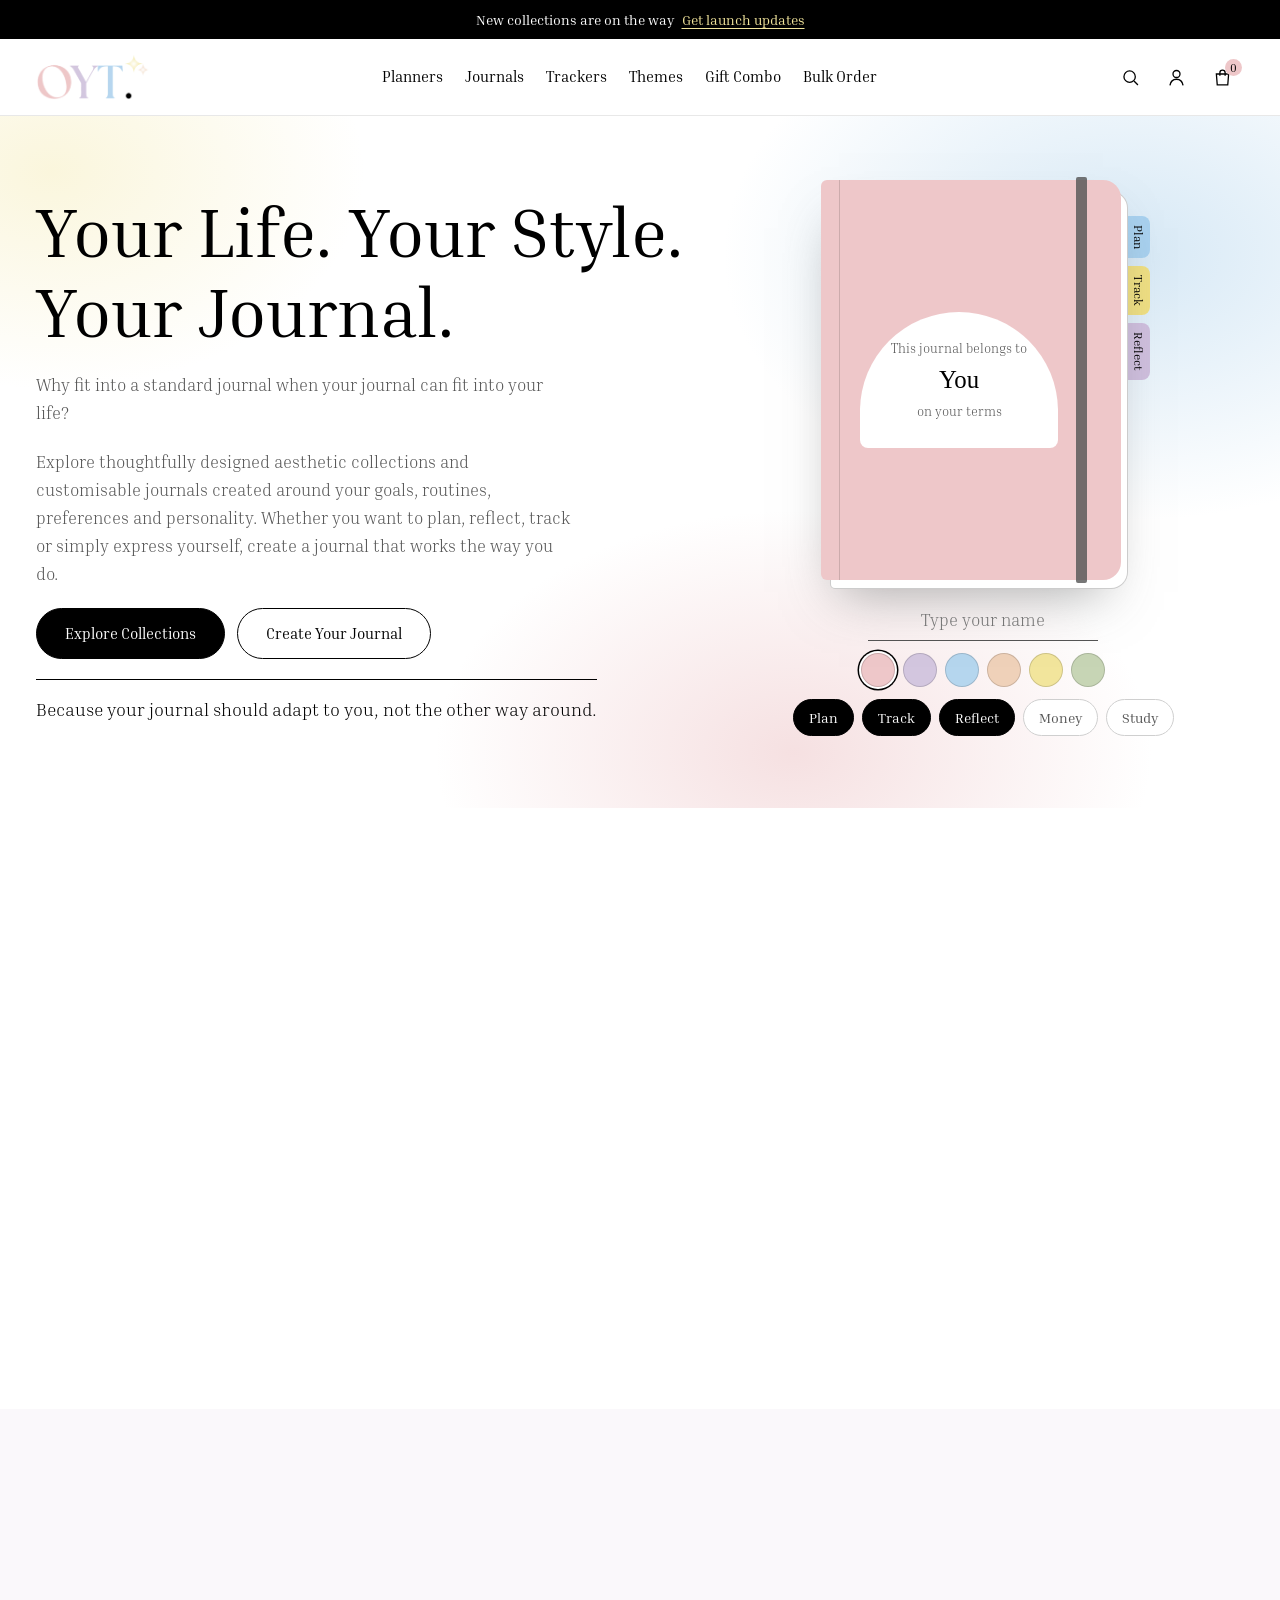
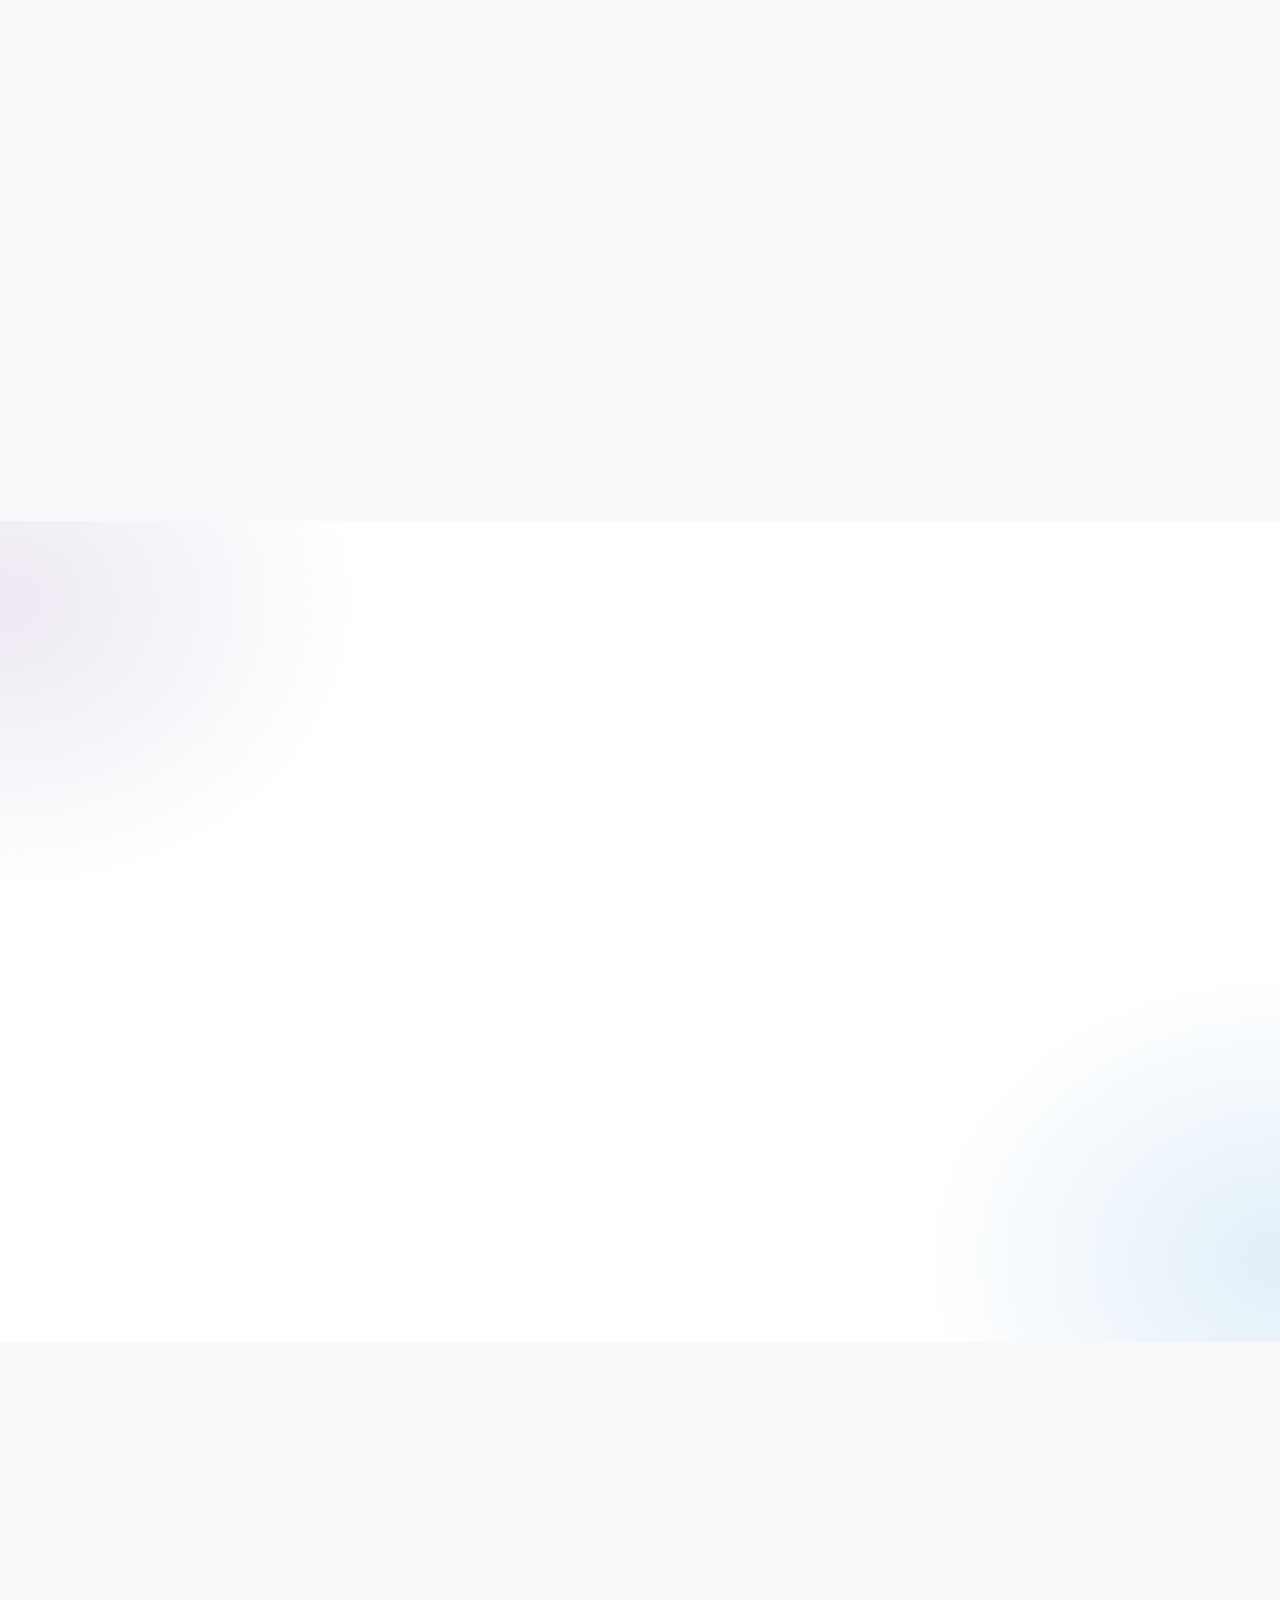
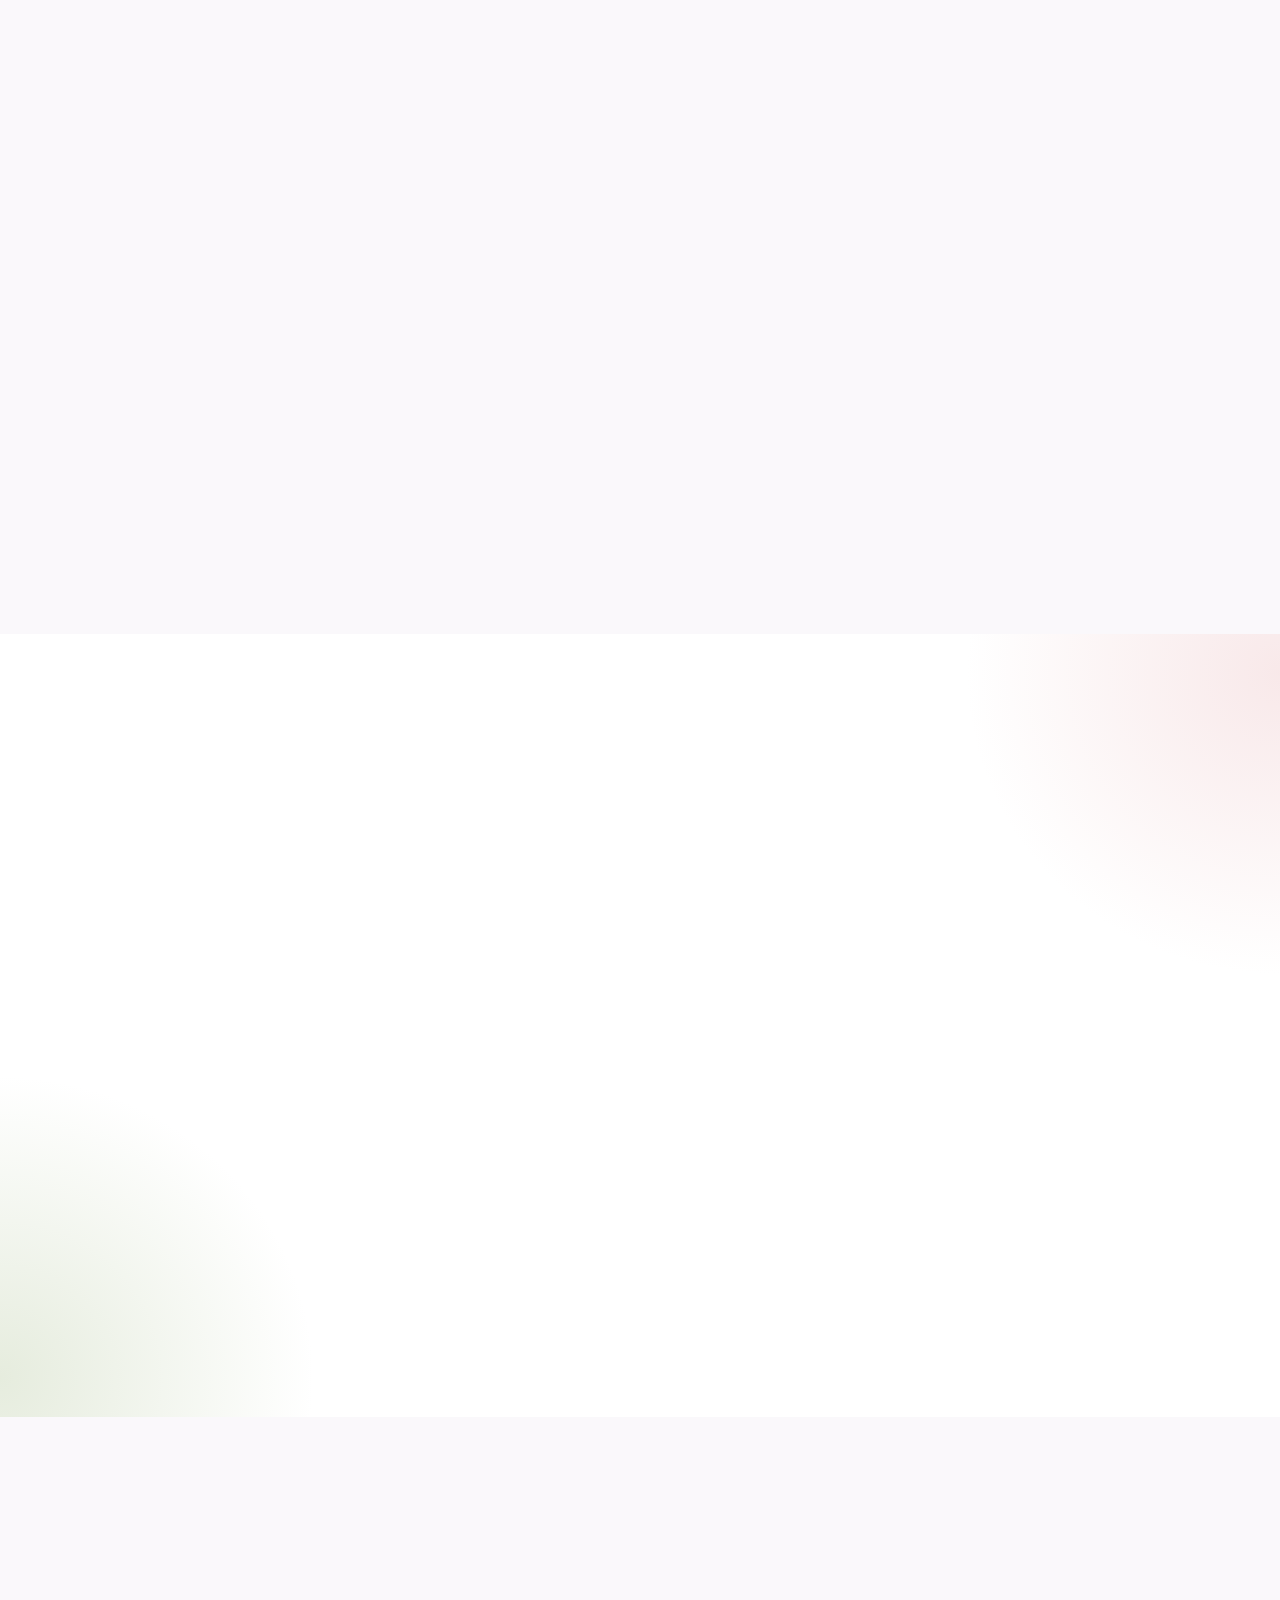
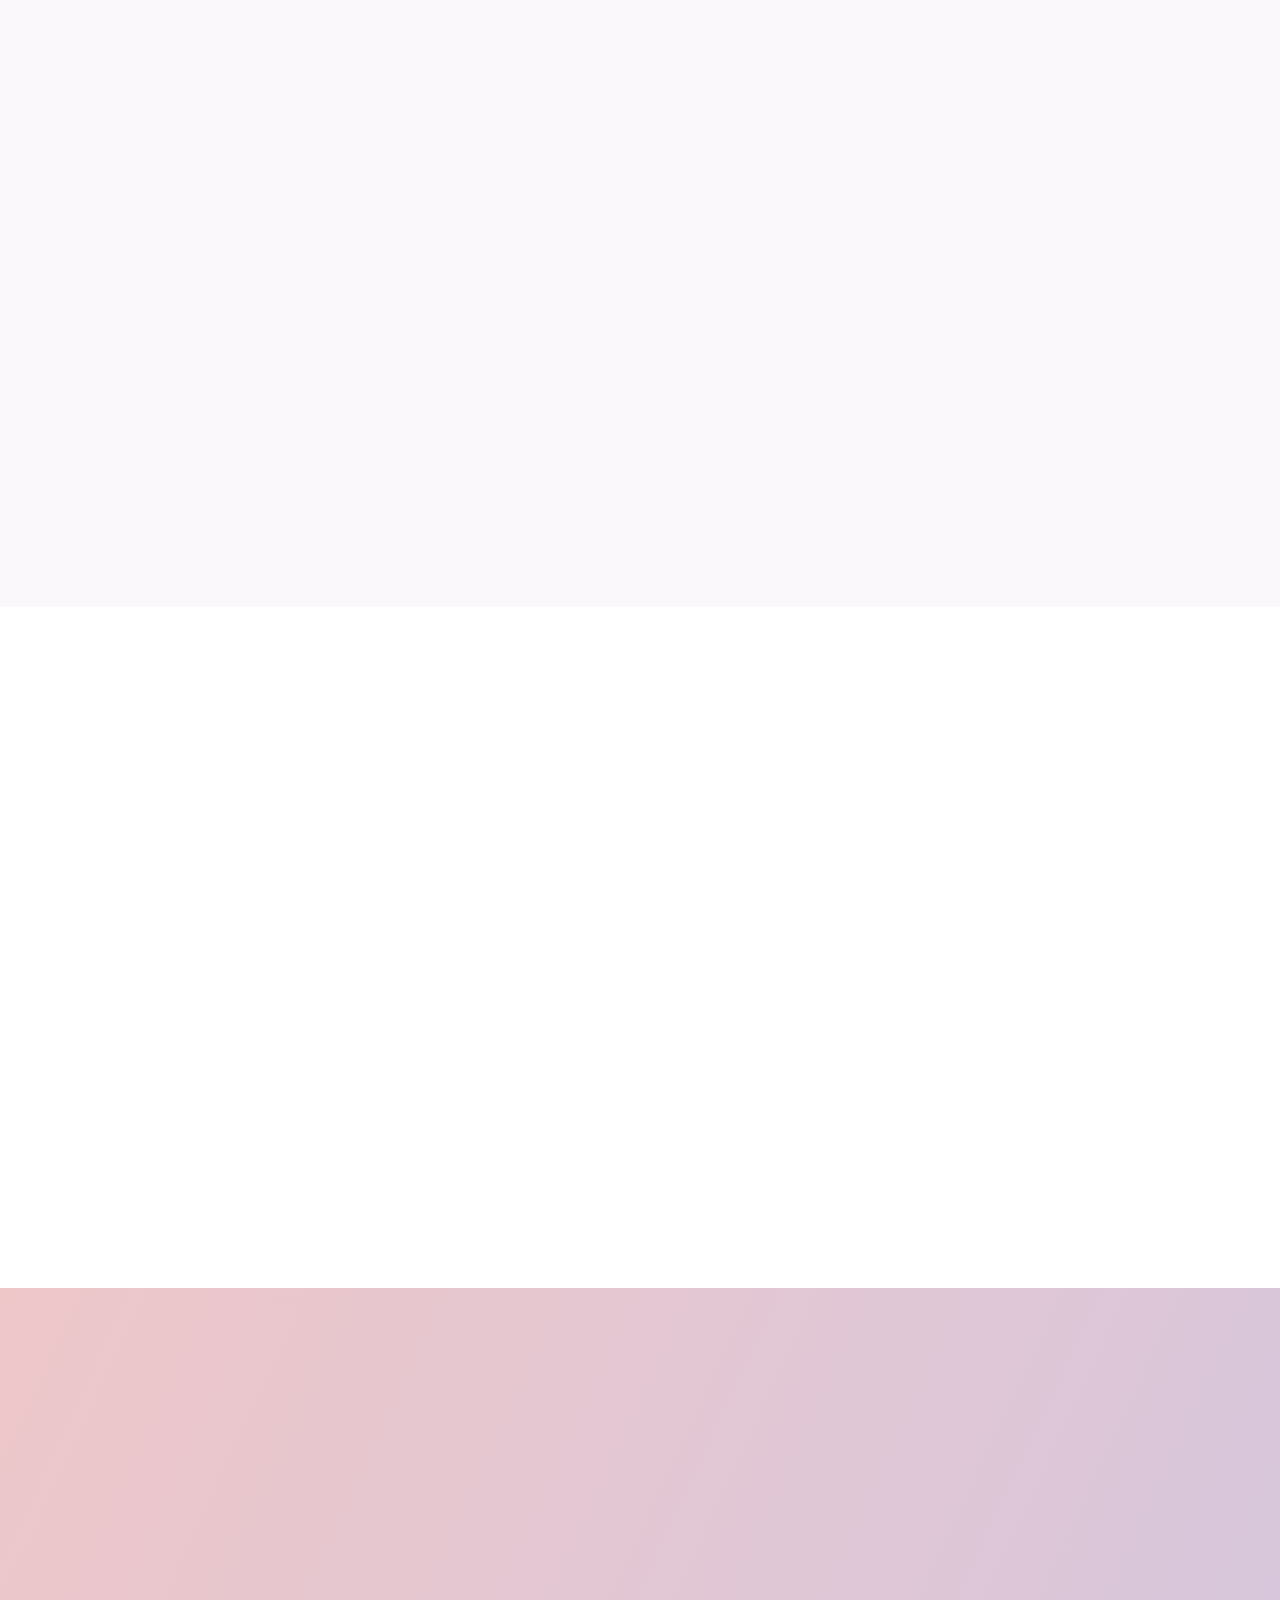
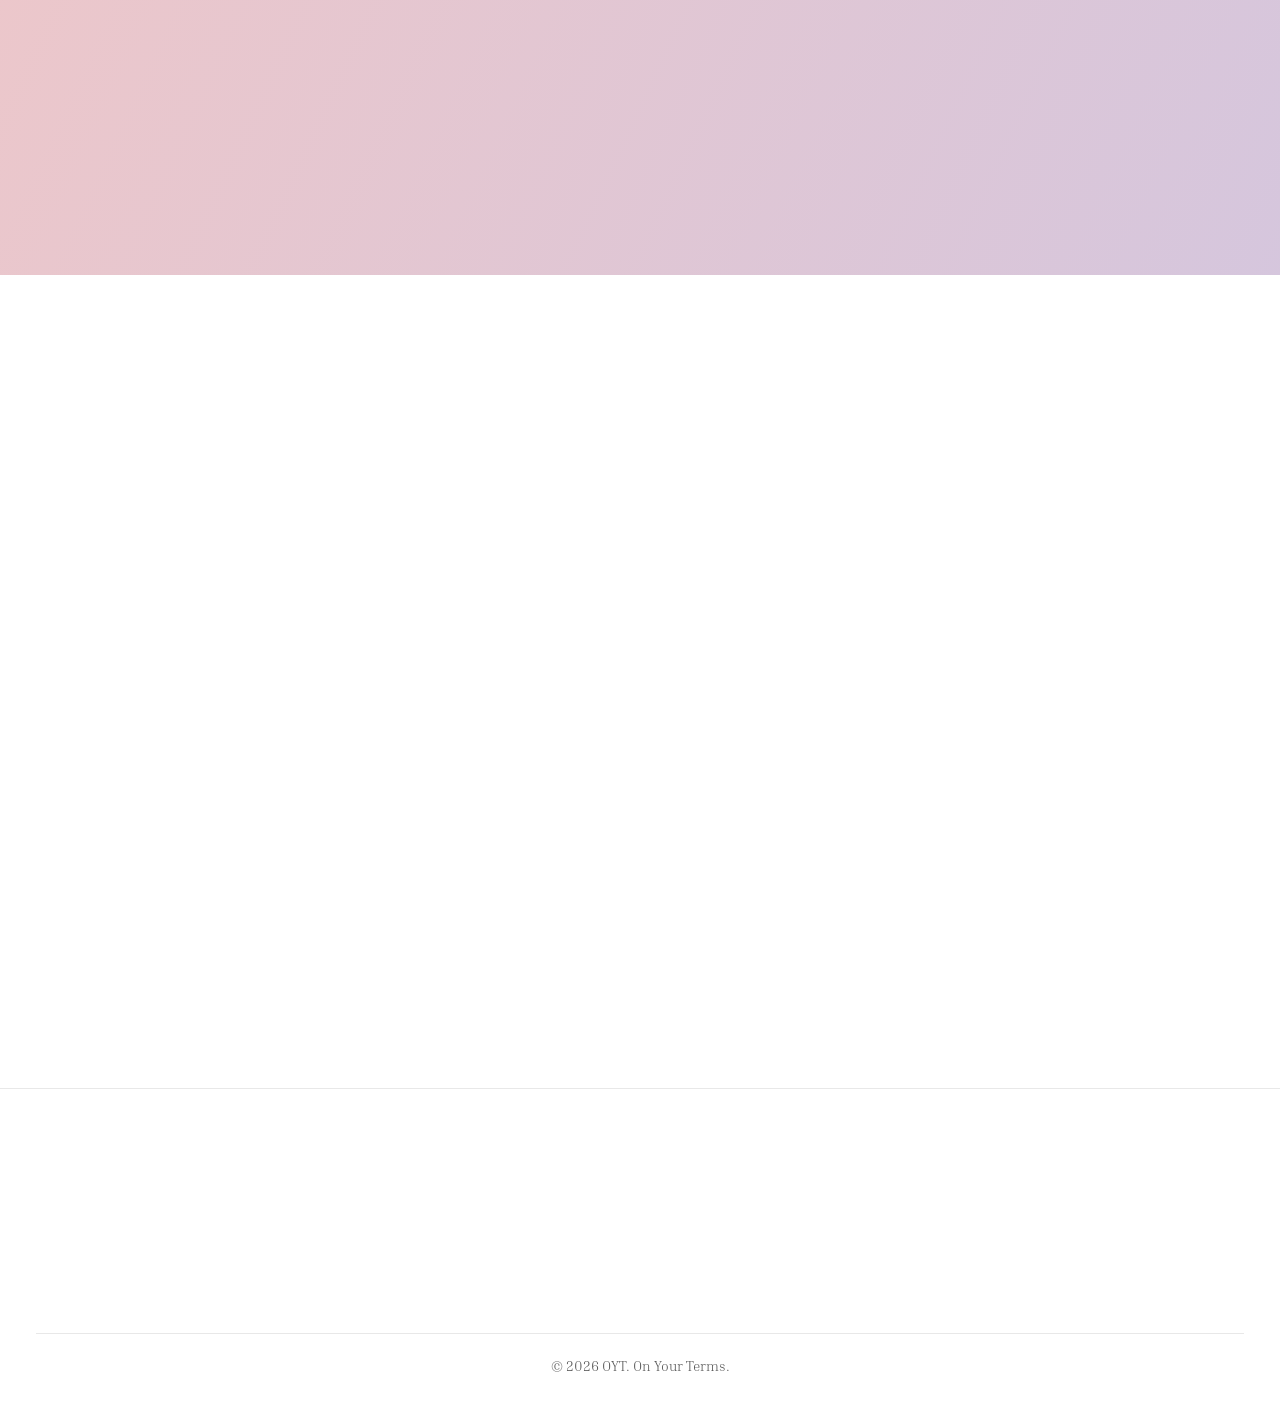
==== commit 5009989f: "commit" ====
--- a/index.html
+++ b/index.html
@@ -1,8 +1,4 @@
-<!DOCTYPE html>
-<html lang="en">
-<head>
-<meta charset="utf-8">
-<meta name="viewport" content="width=device-width, initial-scale=1">
+<!doctype html><html><head><meta charset=utf8><meta name=viewport content="width=device-width,initial-scale=1,viewport-fit=cover"><style>:root{color-scheme:light;box-sizing:border-box;padding-top:env(safe-area-inset-top,0px);padding-bottom:env(safe-area-inset-bottom,0px)}html{scroll-padding-top:env(safe-area-inset-top,0px)}body{margin:0;padding:0;font:14px -apple-system,BlinkMacSystemFont,sans-serif;background:#fff;color:#000}img{max-width:100%}[hidden]:not([hidden=until-found i]){display:none!important}</style></head><body>
 <title>OYT On Your Terms</title>
 <link rel="stylesheet" href="https://fonts.googleapis.com/css2?family=Gilda+Display&family=Jost:wght@300;400;500;600&display=swap">
 <style>
@@ -1293,9 +1289,10 @@
     #purposes .ptext small { display: none }
     #purposes .panel { padding: 28px 20px; gap: 32px }
 }
+
+/* Stops sideways scroll while items slide in */
+main { overflow-x: clip }
 </style>
-</head>
-<body>
 
 <div class="bar">New collections are on the way<a href="#news">Get launch updates</a></div>
 <header>
@@ -1607,5 +1604,89 @@
   });
 })();
 </script>
-</body>
-</html>+<script>
+/* OYT "How It Works" new design. Self-contained: CSS + JS.
+   Add after your other scripts, before </body>. */
+(() => {
+const list = document.querySelector('ol.steps');
+if (!list || list.classList.contains('oyt-how')) return;
+list.classList.add('oyt-how');
+list.closest('section').classList.add('oyt-how-section');
+
+const style = document.createElement('style');
+style.textContent = `
+.oyt-how-section { background: radial-gradient(35% 55% at 100% 5%, rgba(238,199,201,.4), transparent 70%), radial-gradient(35% 55% at 0% 95%, rgba(199,213,181,.45), transparent 70%); overflow-x: clip }
+ol.oyt-how { gap: 26px; align-items: stretch }
+ol.oyt-how li { position: relative; display: flex; flex-direction: column; align-items: center; text-align: center; gap: 12px; border: 0; padding: 0; min-width: 0 }
+ol.oyt-how li:hover { transform: none }
+
+/* numbered marker and dotted path */
+ol.oyt-how li::before, ol.oyt-how li:hover::before {
+  width: 54px; height: 54px; flex: none; background: var(--c); border: 1.5px solid #000; box-shadow: 3px 4px 0 #000;
+  position: relative; z-index: 2; transform: none
+}
+ol.oyt-how li:hover::before { rotate: -10deg }
+ol.oyt-how li:not(:last-child)::after {
+  content: ""; position: absolute; top: 26px; left: calc(50% + 40px); width: calc(100% - 54px); height: 3px;
+  background: repeating-linear-gradient(90deg, #000 0 7px, transparent 7px 15px)
+}
+
+.oyt-card { flex: 1; width: 100%; margin-top: 14px; background: #fff; border: 2px solid var(--c); border-radius: 160px 160px 24px 24px; padding: 14px 14px 28px; display: flex; flex-direction: column; gap: 12px; box-shadow: 0 22px 38px -24px rgba(0,0,0,.35); transition: translate .35s, box-shadow .35s }
+ol.oyt-how li:hover .oyt-card { translate: 0 -10px; box-shadow: 0 30px 42px -22px rgba(0,0,0,.4) }
+.oyt-art { aspect-ratio: 1; width: 100%; max-width: 230px; margin: 0 auto; border-radius: 50%; background: var(--c); display: grid; place-items: center }
+.oyt-art svg { width: 74%; height: 74%; overflow: visible; fill: #fff; stroke: #000; stroke-width: 2; stroke-linecap: round; stroke-linejoin: round }
+.oyt-art svg * { transform-box: fill-box; transform-origin: center }
+.oyt-card h3 { font-size: 1.5rem; margin-top: 6px }
+.oyt-card p { font-size: 15px; padding: 0 8px; color: #333 }
+
+@media (prefers-reduced-motion: no-preference) {
+  ol.oyt-how li:not(:last-child)::after { animation: oyt-path 1s linear infinite }
+  .oyt-a { animation: oyt-bob 3s ease-in-out infinite }
+  .oyt-b { animation: oyt-bob 3s ease-in-out -1.5s infinite }
+  .oyt-s { animation: oyt-twinkle 2s ease-in-out infinite }
+  .oyt-pen { animation: oyt-write 2.4s ease-in-out infinite }
+  @keyframes oyt-path { to { background-position: 15px 0 } }
+  @keyframes oyt-bob { 50% { translate: 0 -6px } }
+  @keyframes oyt-twinkle { 50% { scale: .5; rotate: 45deg } }
+  @keyframes oyt-write { 50% { translate: -16px 5px; rotate: -7deg } }
+}
+
+@media (max-width: 960px) {
+  ol.oyt-how { row-gap: 40px }
+  ol.oyt-how li:nth-child(2)::after { display: none }
+}
+@media (max-width: 620px) {
+  ol.oyt-how li:not(:last-child)::after { display: block; top: auto; bottom: -40px; left: calc(50% - 1px); width: 3px; height: 40px; background: repeating-linear-gradient(#000 0 7px, transparent 7px 15px); animation: none }
+  .oyt-card { max-width: 330px }
+}`;
+document.head.append(style);
+
+const star = (x, y) => `<path class="oyt-s" fill="#000" stroke="none" d="M${x} ${y-8}l2 6 6 2-6 2-2 6-2-6-6-2 6-2z"/>`;
+const art = [
+  /* Choose: three journals */
+  `<rect x="14" y="30" width="34" height="52" rx="4" fill="#d3c6df" transform="rotate(-12)"/>
+   <rect x="54" y="32" width="34" height="52" rx="4" fill="#b5d6ee" style="rotate:12deg"/>
+   <g class="oyt-a"><rect x="30" y="22" width="40" height="60" rx="5"/><path d="M37 22v60M46 40h16M46 48h10"/></g>${star(82,16)}${star(16,18)}`,
+  /* Customise: cover with colour choices */
+  `<rect x="14" y="14" width="46" height="66" rx="5"/><path d="M22 14v66"/><rect x="30" y="30" width="22" height="16" rx="3" fill="#f2e59c"/>
+   <circle class="oyt-a" cx="78" cy="28" r="10" fill="#eec7c9"/><circle class="oyt-b" cx="78" cy="52" r="10" fill="#b5d6ee"/><circle class="oyt-a" cx="78" cy="76" r="10" fill="#c7d5b5"/>${star(41,66)}`,
+  /* Order: wrapped parcel */
+  `<g class="oyt-a"><rect x="18" y="42" width="64" height="44" rx="4"/><rect x="13" y="30" width="74" height="15" rx="4" fill="#efd1b9"/><path d="M50 30v56" stroke-width="5"/>
+   <path d="M50 30C38 10 24 18 33 28c4 4 17 2 17 2zM50 30c12-20 26-12 17-2-4 4-17 2-17 2z" fill="#eec7c9"/></g>${star(88,14)}${star(12,16)}`,
+  /* Make it yours: open journal and pen */
+  `<path d="M50 34C38 25 22 25 8 29v52c14-4 30-4 42 5 12-9 28-9 42-5V29c-14-4-30-4-42 5zM50 34v52"/>
+   <path d="M17 42c8-2 16-1 24 2M17 53c8-2 16-1 24 2M17 64c8-2 16-1 24 2M59 44c8-3 16-4 24-2"/>
+   <g class="oyt-pen"><path d="M64 62l24-40 9 5-24 40-11 7z" fill="#f2e59c"/><path d="M64 62l9 5"/></g>${star(24,14)}`
+];
+
+[...list.children].forEach((li, i) => {
+  const card = document.createElement('div');
+  card.className = 'oyt-card';
+  card.innerHTML = `<div class="oyt-art"><svg viewBox="0 0 100 100" aria-hidden="true">${art[i % art.length]}</svg></div>`;
+  card.append(...li.childNodes);  /* keeps your heading and text */
+  li.append(card);
+});
+})();
+</script>
+
+</body></html>
